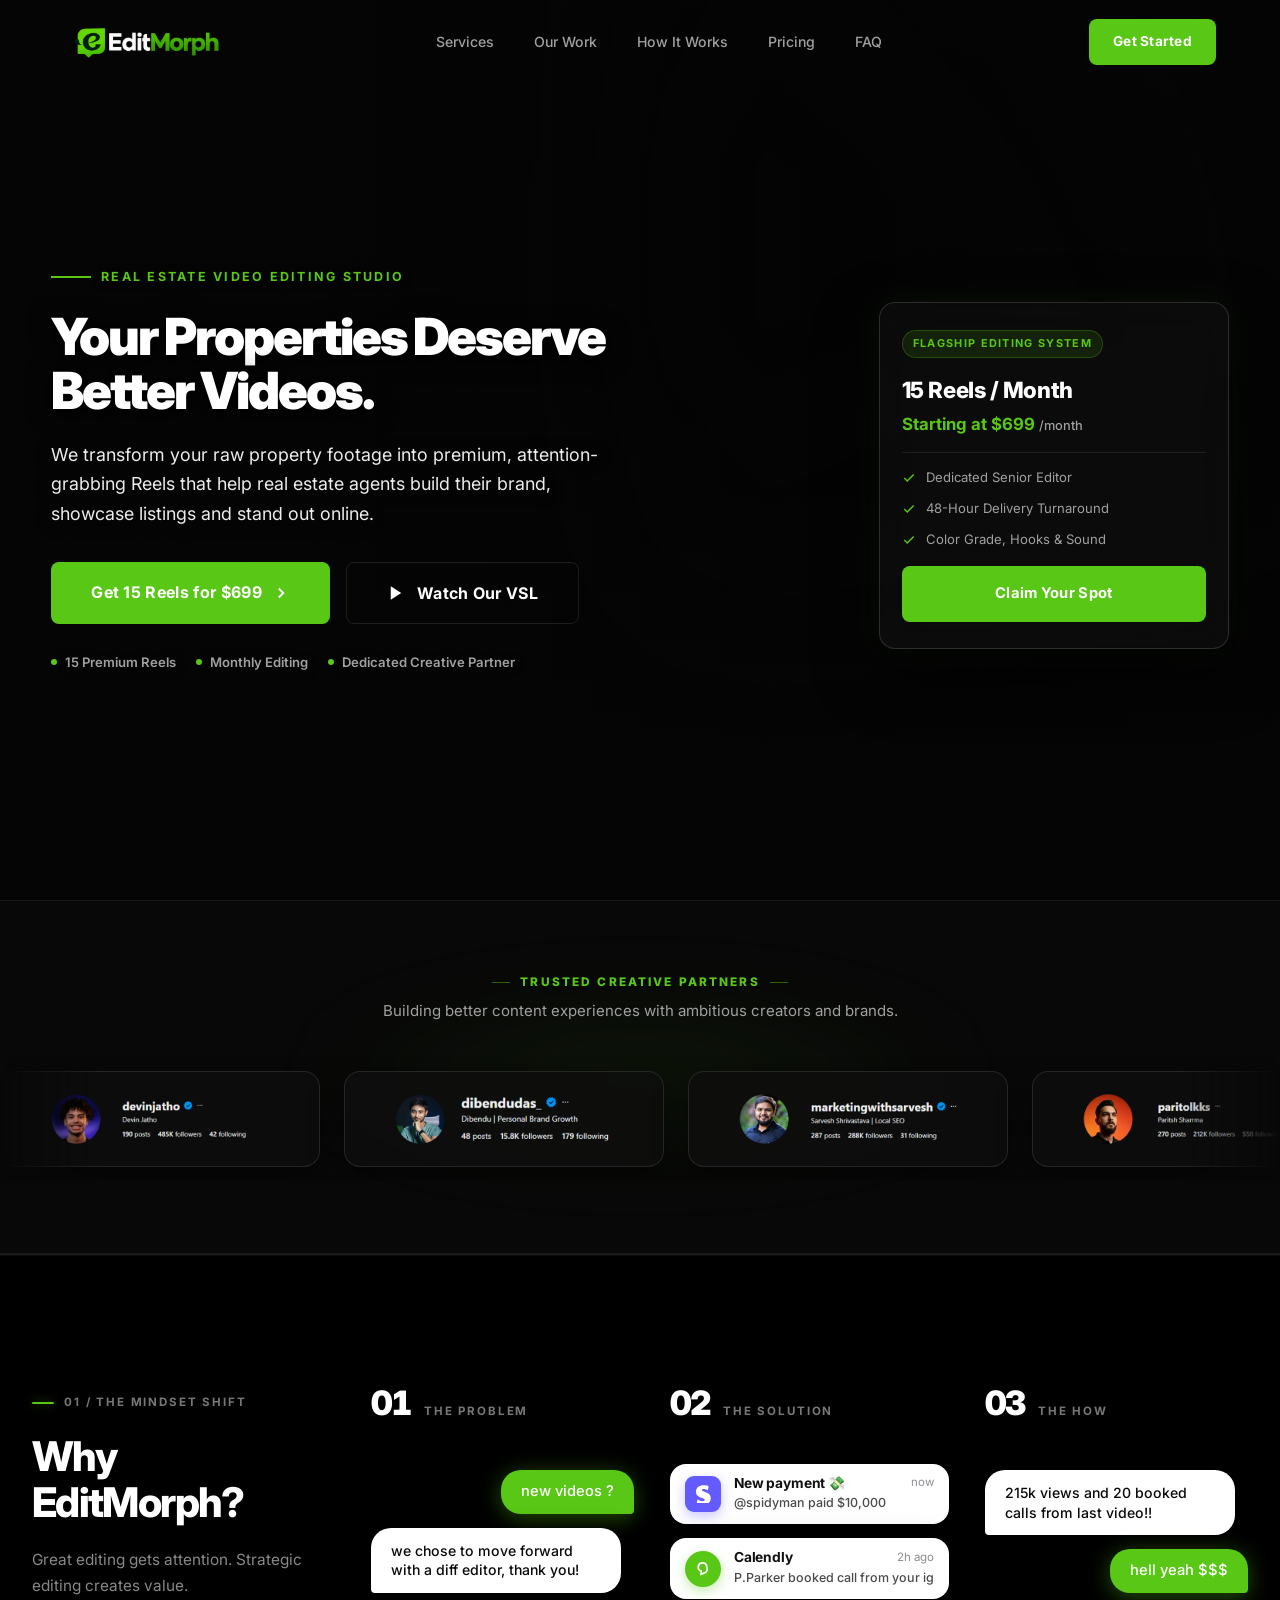
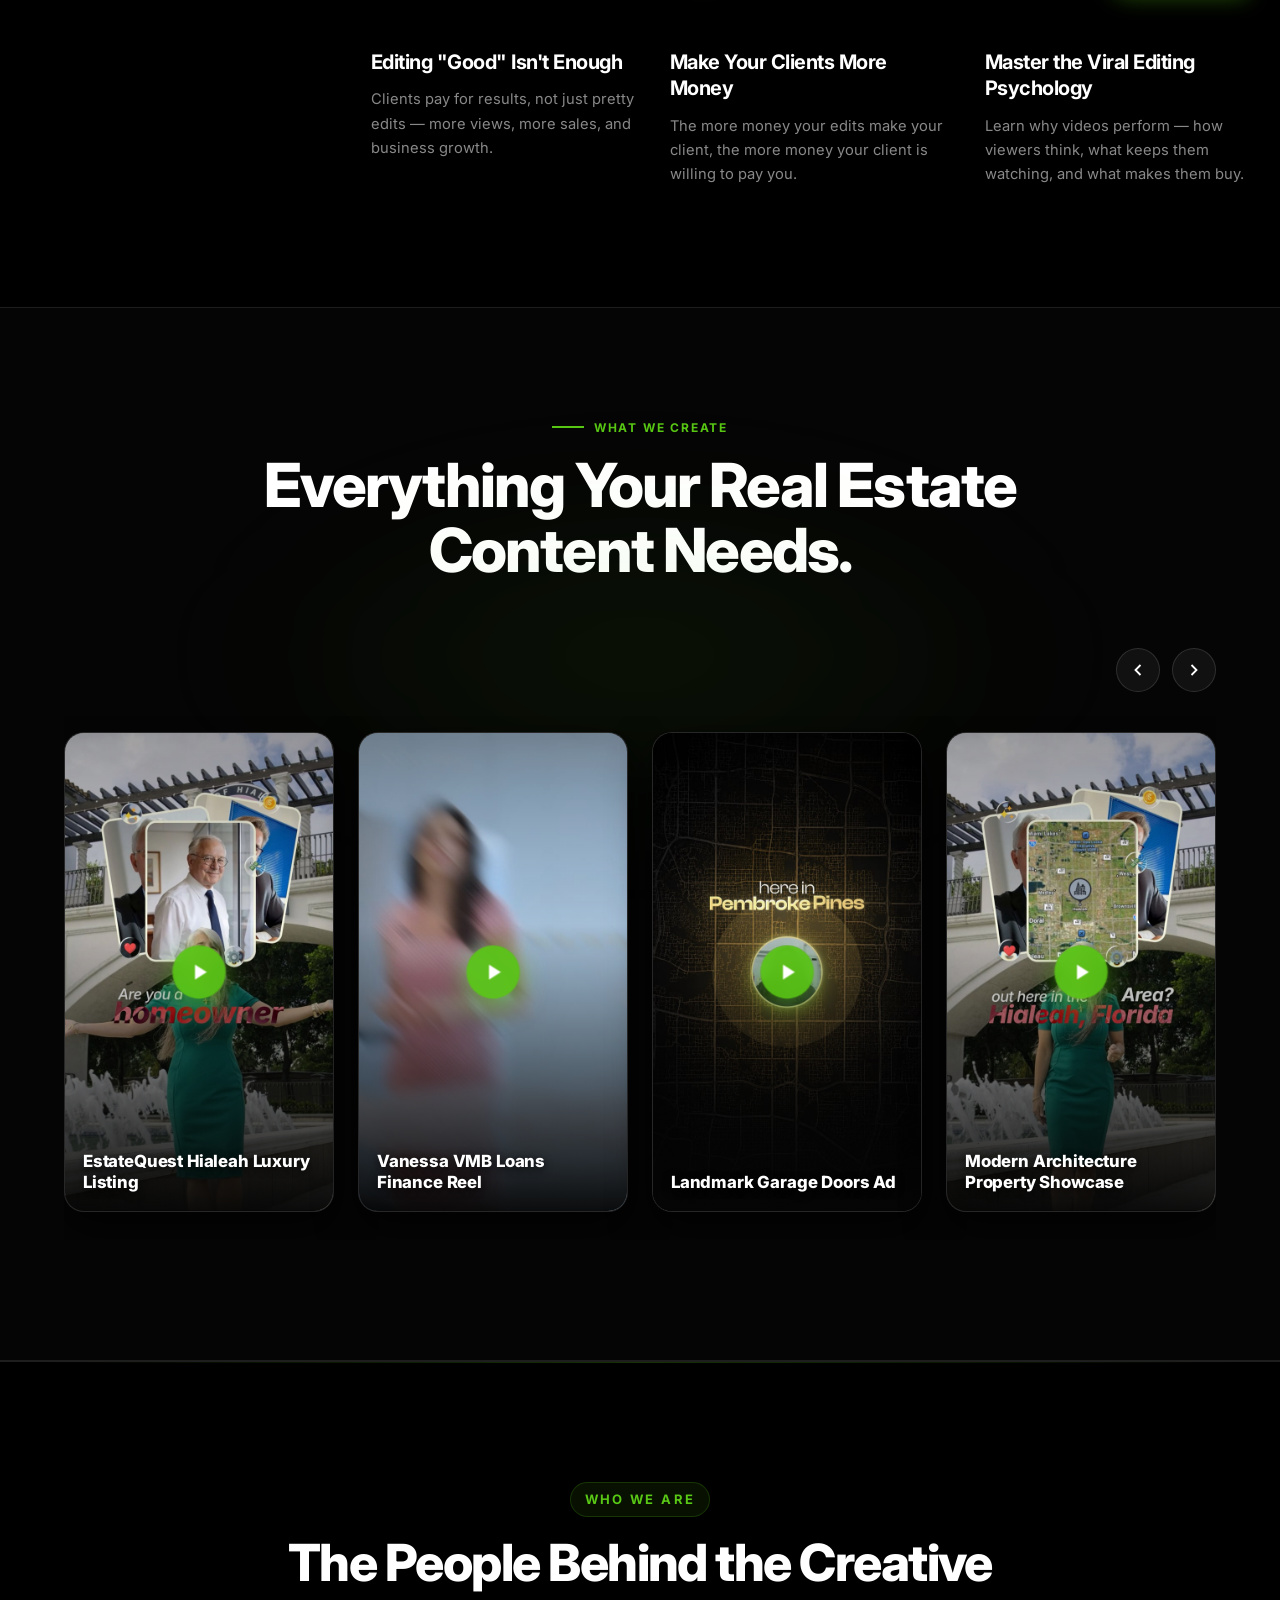
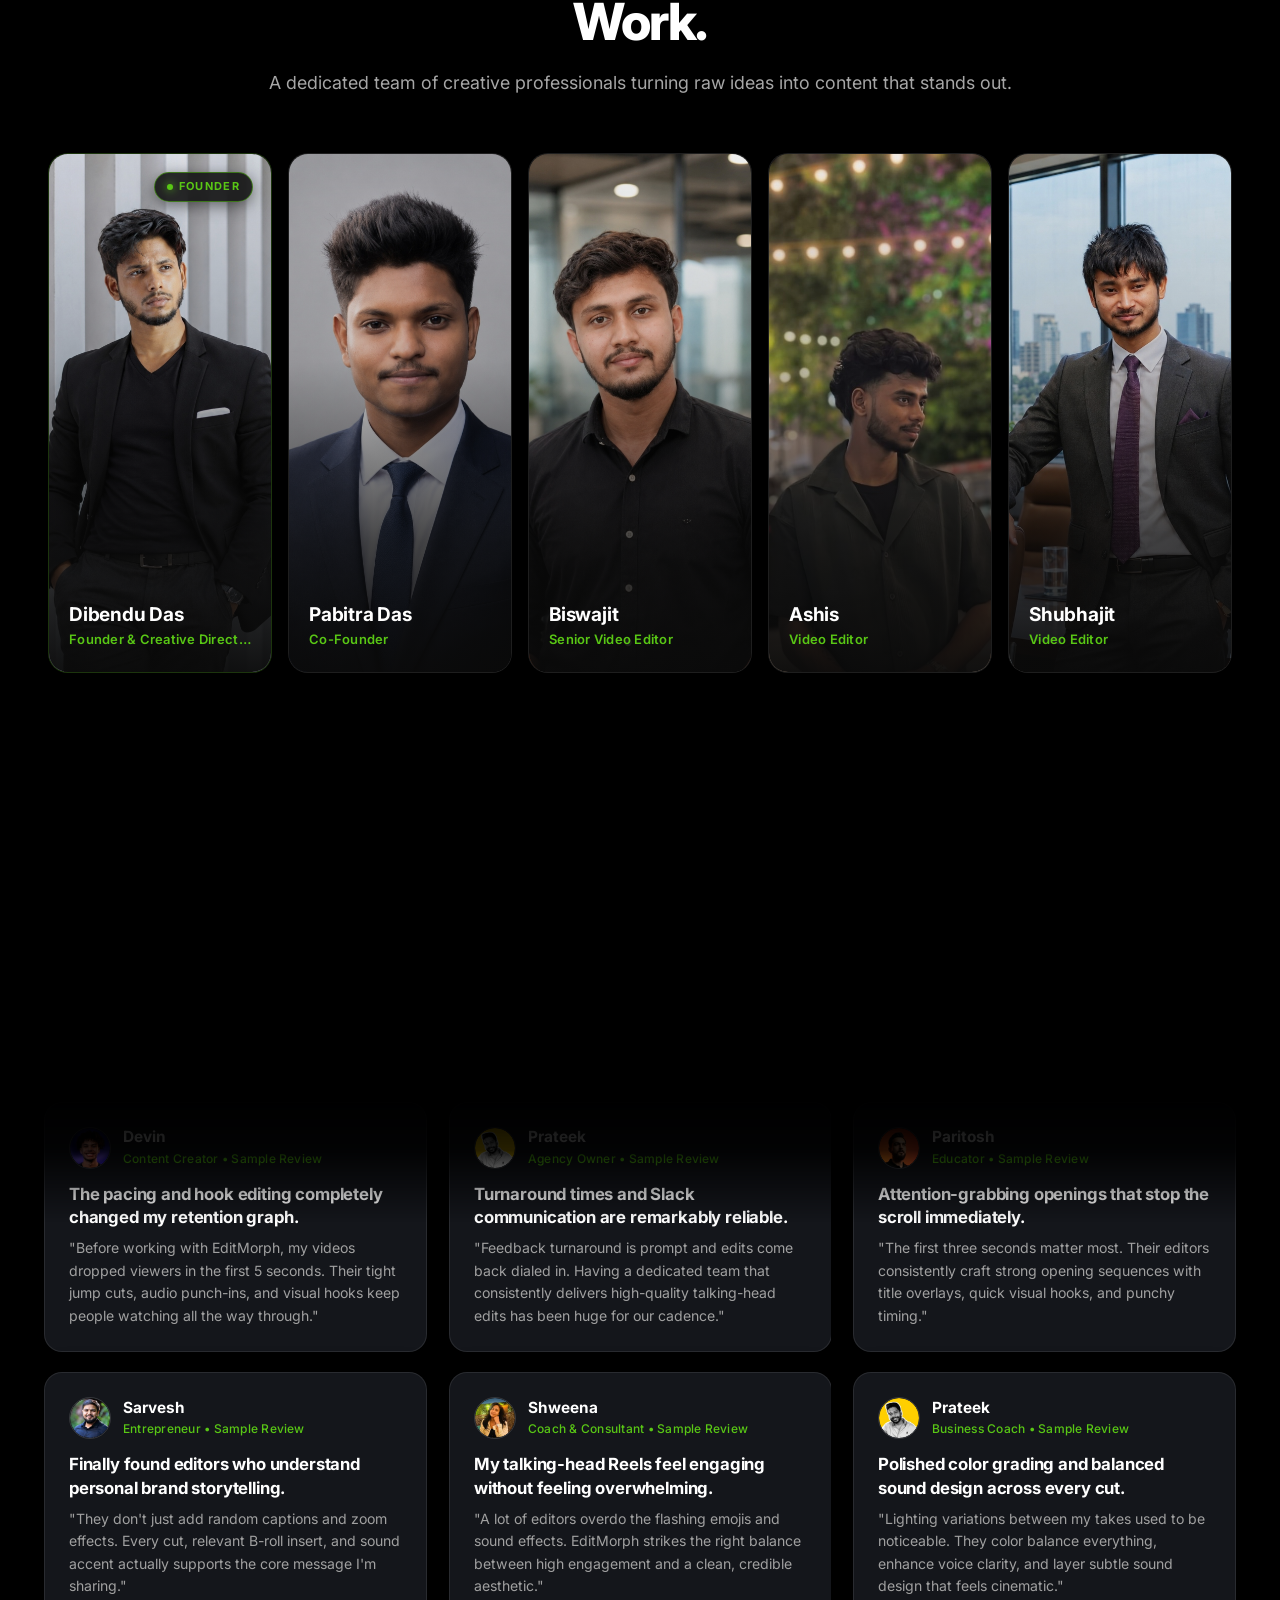
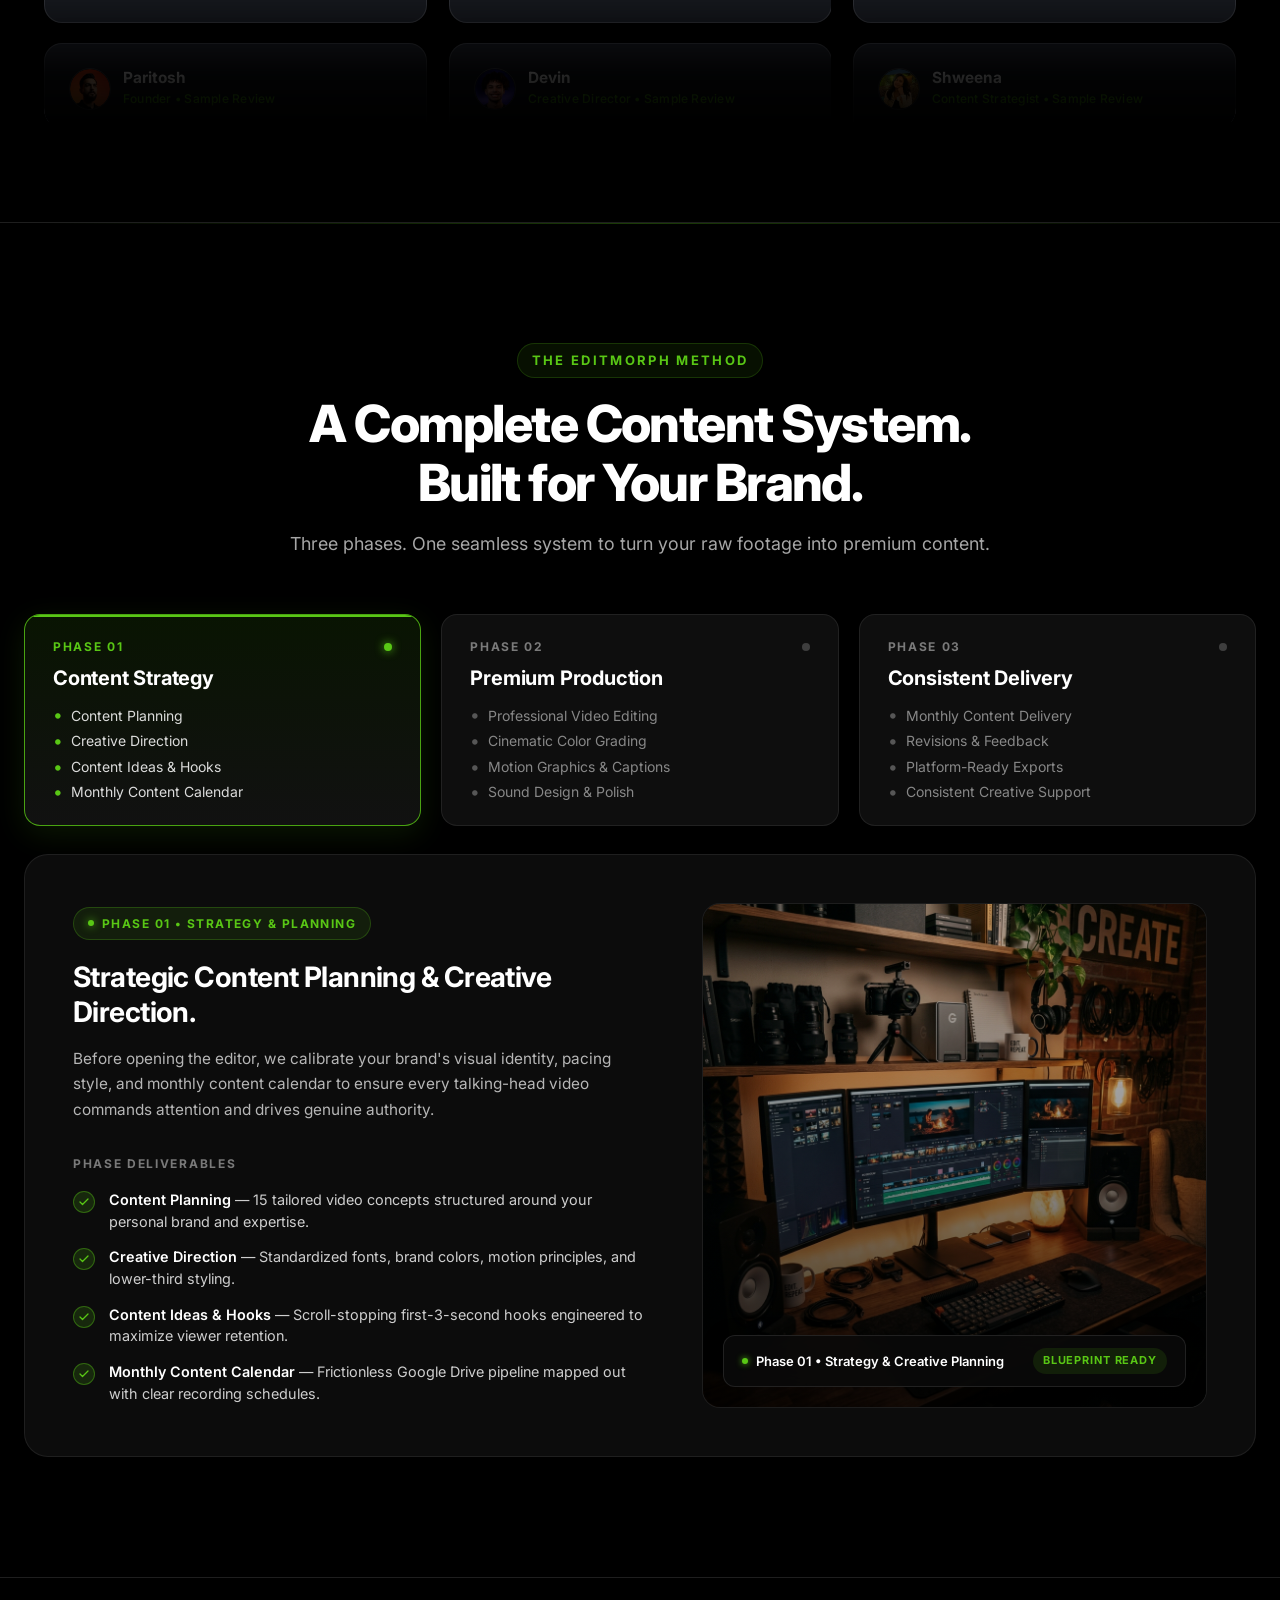
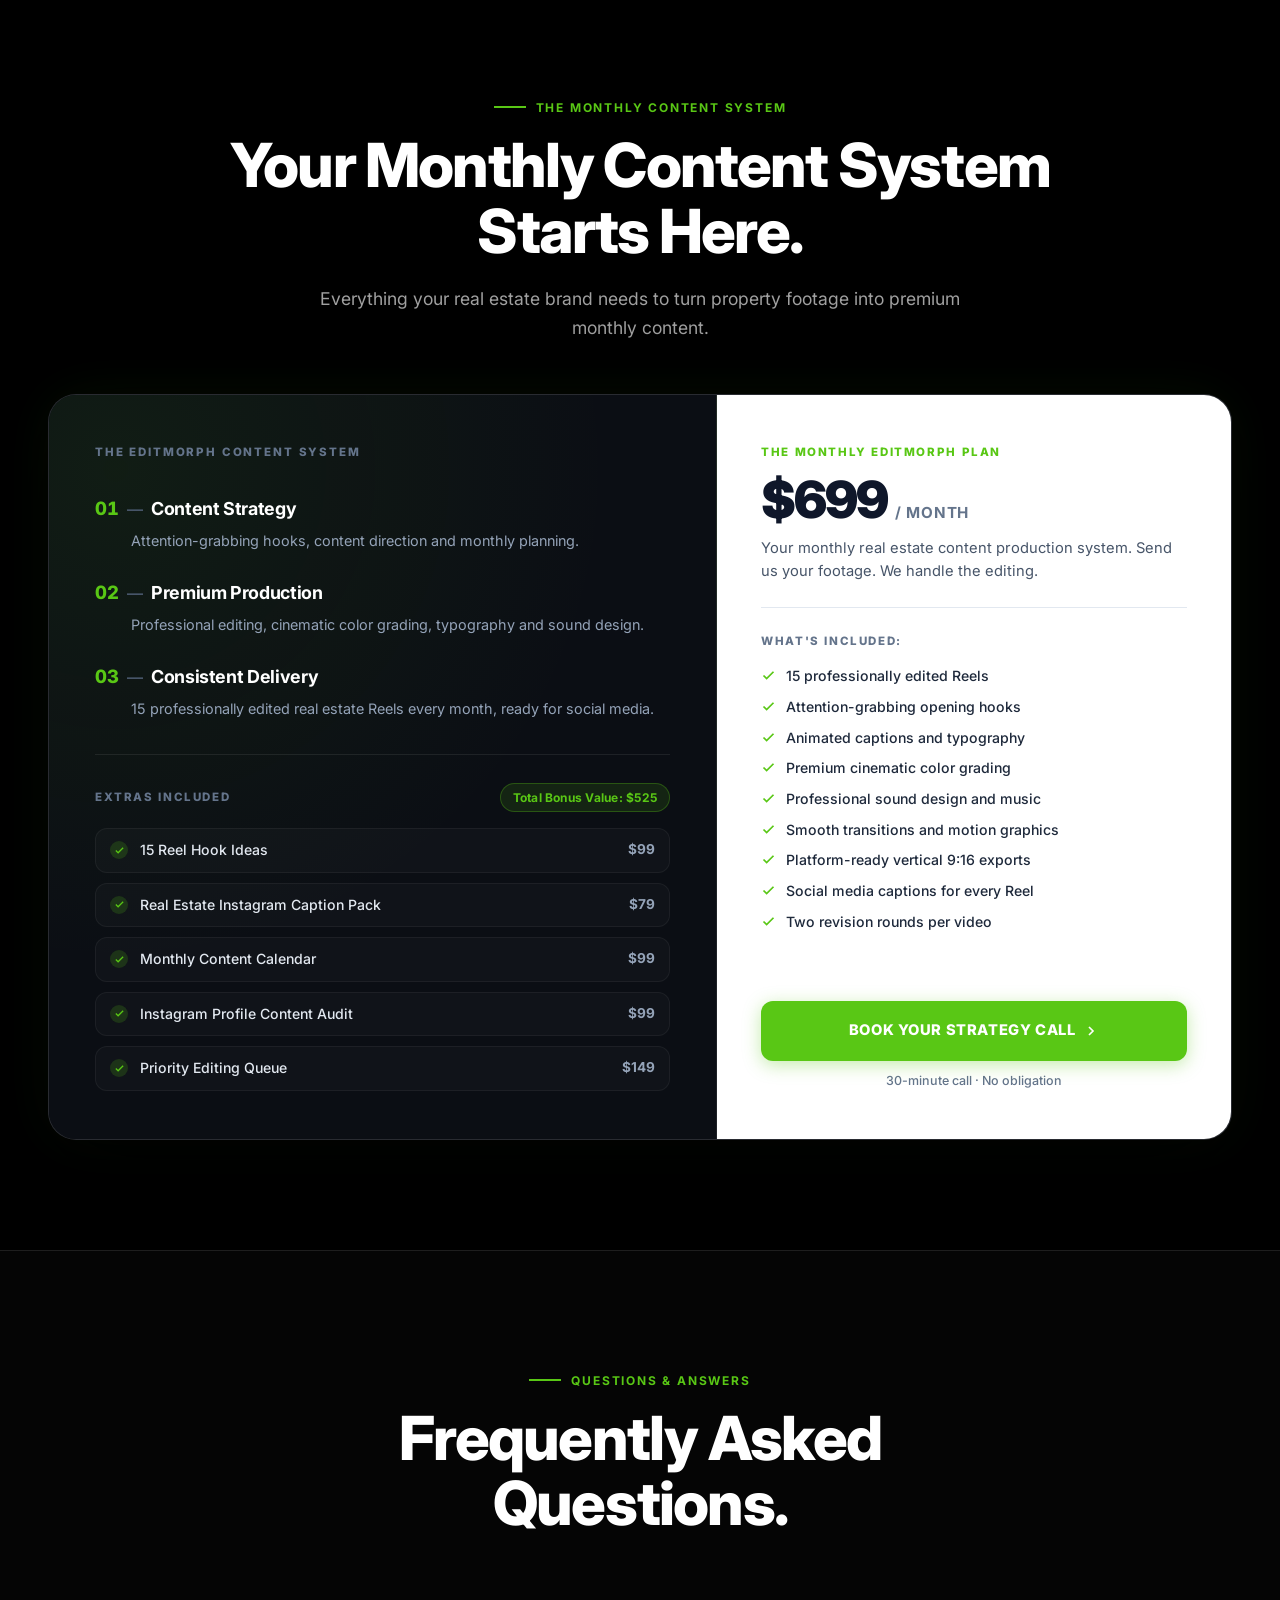
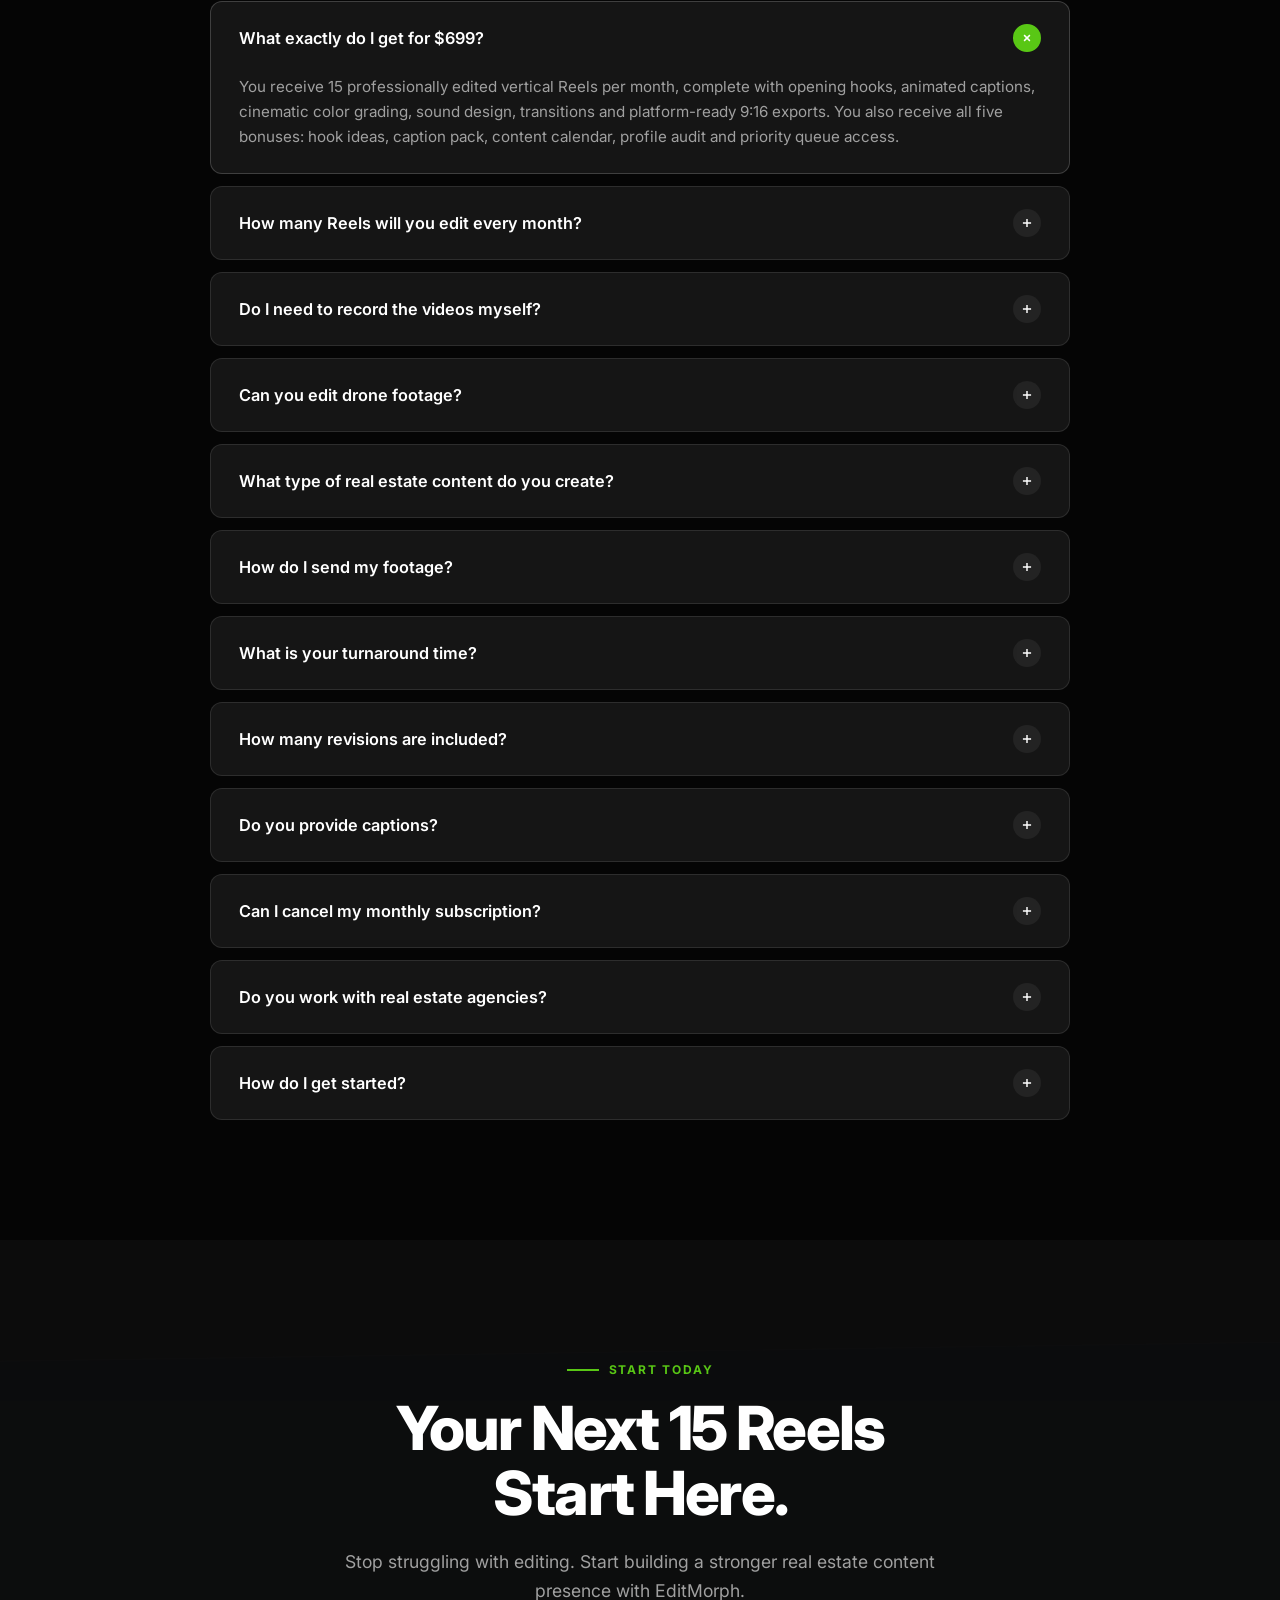
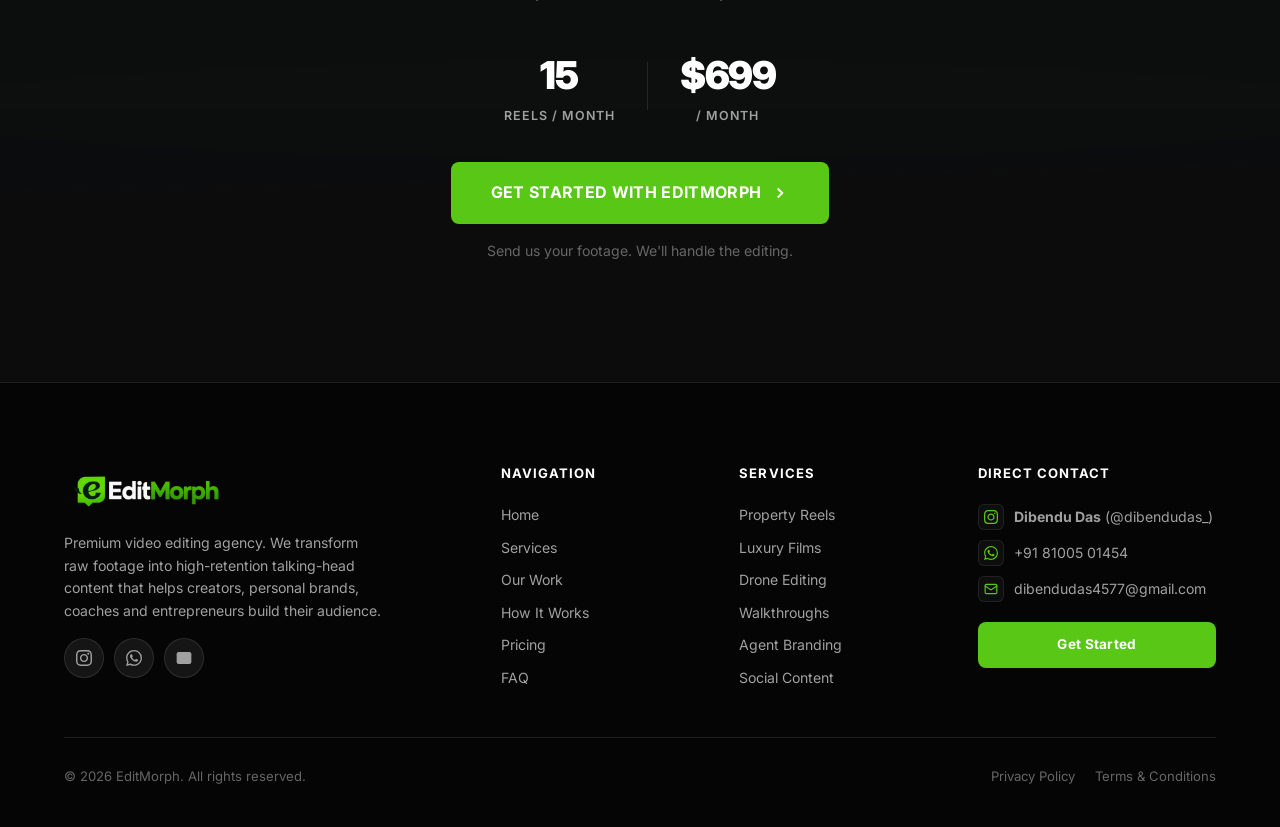
==== index.html @ e39d61a8 "Implement APEX-style interactive expandable team accordion cards with desktop hover and mobile swipe" ====
<!DOCTYPE html>
<html lang="en">

<head>
  <meta charset="UTF-8">
  <meta name="viewport" content="width=device-width, initial-scale=1.0">
  <title>EditMorph | Premium Real Estate Video Editing Agency</title>
  <meta name="description"
    content="EditMorph transforms your raw property footage into premium real estate Reels. 15 professionally edited videos every month for $699. Built for agents, realtors and brokers.">
  <meta name="keywords"
    content="EditMorph, real estate video editing, property reels, realtor video editor, real estate content, luxury property videos">
  <meta name="author" content="EditMorph">
  <meta property="og:title" content="EditMorph | Premium Real Estate Video Editing Agency">
  <meta property="og:description"
    content="15 Premium Reels every month for $699. We turn your property footage into content that gets noticed.">
  <meta property="og:type" content="website">
  <meta name="theme-color" content="#050505">
  <link rel="icon" type="image/x-icon" href="favicon.ico">
  <link rel="icon" type="image/png" sizes="32x32" href="assets/images/favicon-32x32.png">
  <link rel="icon" type="image/png" sizes="16x16" href="assets/images/favicon-16x16.png">
  <link rel="icon" type="image/png" href="assets/images/icon.png">
  <link rel="apple-touch-icon" sizes="180x180" href="assets/images/apple-touch-icon.png">
  <link rel="preconnect" href="https://fonts.googleapis.com">
  <link rel="preconnect" href="https://fonts.gstatic.com" crossorigin>
  <link href="https://fonts.googleapis.com/css2?family=Inter:wght@400;500;600;700;800;900&display=swap"
    rel="stylesheet">
  <link rel="stylesheet" href="css/styles.css">
</head>

<body>

  <!-- ═══════════════════════════════════════════════
       NAVIGATION
       ═══════════════════════════════════════════════ -->
  <header class="nav" role="banner">
    <div class="nav-inner">
      <a href="#home" class="nav-logo" aria-label="EditMorph Home">
        <img src="assets/images/logo.png" alt="EditMorph" class="logo-img">
      </a>

      <nav class="nav-links" role="navigation">
        <a href="#services">Services</a>
        <a href="#portfolio">Our Work</a>
        <a href="#process">How It Works</a>
        <a href="#pricing">Pricing</a>
        <a href="#faq">FAQ</a>
      </nav>

      <div class="nav-cta-wrap">
        <a href="https://calendly.com/dibendudas4577/30min" target="_blank" rel="noopener noreferrer" class="btn btn-accent btn-sm open-apply-modal" style="padding:12px 24px; font-size:0.85rem;">Get Started</a>
        <button class="mobile-toggle" aria-label="Open menu" type="button">
          <svg viewBox="0 0 24 24">
            <line x1="3" y1="6" x2="21" y2="6" />
            <line x1="3" y1="12" x2="21" y2="12" />
            <line x1="3" y1="18" x2="21" y2="18" />
          </svg>
        </button>
      </div>
    </div>
  </header>

  <!-- Mobile Menu -->
  <div class="mobile-menu">
    <a href="#services">Services</a>
    <a href="#portfolio">Our Work</a>
    <a href="#process">How It Works</a>
    <a href="#pricing">Pricing</a>
    <a href="#faq">FAQ</a>
    <a href="https://calendly.com/dibendudas4577/30min" target="_blank" rel="noopener noreferrer" class="btn btn-accent btn-block open-apply-modal" style="margin-top:16px;">Get 15 Reels — $699</a>
  </div>

  <main>

    <!-- ═══════════════════════════════════════════════
         HERO SECTION
         ═══════════════════════════════════════════════ -->
    <section class="hero" id="home">
      <div class="hero-bg">
        <div class="hero-video-wrapper">
          <iframe
            id="hero-bg-iframe"
            class="hero-video-iframe"
            src="https://www.youtube-nocookie.com/embed/G8efi3QOOb8?autoplay=1&mute=1&controls=0&disablekb=1&fs=0&modestbranding=1&rel=0&playsinline=1&enablejsapi=1&iv_load_policy=3&cc_load_policy=0"
            title="EditMorph Hero Background Video"
            loading="eager"
            allow="accelerometer; autoplay; clipboard-write; encrypted-media; gyroscope; picture-in-picture; web-share"
            tabindex="-1"
            aria-hidden="true">
          </iframe>
        </div>
        <div class="hero-bg-overlay"></div>
      </div>

      <div class="container hero-container">
        <div class="hero-content">
          <div class="hero-eyebrow">REAL ESTATE VIDEO EDITING STUDIO</div>
          <h1 class="hero-headline">Your Properties Deserve<br>Better Videos.</h1>
          <p class="hero-sub">We transform your raw property footage into premium, attention-grabbing Reels that help
            real estate agents build their brand, showcase listings and stand out online.</p>

          <div class="hero-actions">
            <a href="https://calendly.com/dibendudas4577/30min" target="_blank" rel="noopener noreferrer" class="btn btn-accent btn-lg open-apply-modal">
                <span>Get 15 Reels for $699</span>
                <svg viewBox="0 0 24 24"><polyline points="9 18 15 12 9 6" fill="none" stroke="currentColor" stroke-width="2.5"/></svg>
              </a>
            <button class="btn btn-outline btn-lg open-vsl-modal" type="button">
              <svg viewBox="0 0 24 24" style="width:18px;height:18px;margin-right:2px;">
                <polygon points="5 3 19 12 5 21 5 3" />
              </svg>
              <span>Watch Our VSL</span>
            </button>
          </div>

          <div class="hero-badges">
            <span class="hero-badge">15 Premium Reels</span>
            <span class="hero-badge">Monthly Editing</span>
            <span class="hero-badge">Dedicated Creative Partner</span>
          </div>
        </div>

        <!-- Floating Offer Card (Desktop & Mobile) -->
        <div class="hero-offer-card">
          <div class="hero-offer-card-tag">FLAGSHIP EDITING SYSTEM</div>
          <div class="hero-offer-card-detail">15 Reels / Month</div>
          <div class="hero-offer-card-price">Starting at $699 <span>/month</span></div>
          <div class="hero-offer-card-divider"></div>
          <ul class="hero-offer-card-list">
            <li>
              <svg viewBox="0 0 24 24"><polyline points="20 6 9 17 4 12"/></svg>
              <span>Dedicated Senior Editor</span>
            </li>
            <li>
              <svg viewBox="0 0 24 24"><polyline points="20 6 9 17 4 12"/></svg>
              <span>48-Hour Delivery Turnaround</span>
            </li>
            <li>
              <svg viewBox="0 0 24 24"><polyline points="20 6 9 17 4 12"/></svg>
              <span>Color Grade, Hooks &amp; Sound</span>
            </li>
          </ul>
          <a href="https://calendly.com/dibendudas4577/30min" target="_blank" rel="noopener noreferrer" class="btn btn-accent btn-sm btn-block open-apply-modal" style="margin-top:16px;">Claim Your Spot</a>
        </div>
      </div>
    </section>

    <!-- ═══════════════════════════════════════════════
         CLIENT SHOWCASE SLIDER (INFINITE MARQUEE)
         ═══════════════════════════════════════════════ -->
    <section class="clients-section" id="clients" aria-label="Trusted Creative Partners">
      <div class="container clients-header-container">
        <div class="clients-header">
          <div class="eyebrow clients-eyebrow">TRUSTED CREATIVE PARTNERS</div>
          <p class="clients-subtitle">Building better content experiences with ambitious creators and brands.</p>
        </div>
      </div>

      <!-- Infinite Right-to-Left Marquee Track -->
      <div class="clients-marquee-wrapper" role="region" aria-label="Client showcase slider">
        <div class="clients-marquee-track">
          <!-- Sequence Set 1 -->
          <div class="clients-marquee-group">
            <div class="client-card" title="Devin">
              <img src="Clients/Devin.png" alt="Devin" loading="lazy" class="client-logo">
            </div>
            <div class="client-card" title="Dib">
              <img src="Clients/Dib.png" alt="Dib" loading="lazy" class="client-logo">
            </div>
            <div class="client-card" title="Mota">
              <img src="Clients/Mota.png" alt="Mota" loading="lazy" class="client-logo">
            </div>
            <div class="client-card" title="Paritosh">
              <img src="Clients/Paritosh.png" alt="Paritosh" loading="lazy" class="client-logo">
            </div>
            <div class="client-card" title="Prateek">
              <img src="Clients/Prateek.png" alt="Prateek" loading="lazy" class="client-logo">
            </div>
            <div class="client-card" title="Shweena">
              <img src="Clients/Shweena.png" alt="Shweena" loading="lazy" class="client-logo">
            </div>
            <div class="client-card" title="Sonny">
              <img src="Clients/Sonny.png" alt="Sonny" loading="lazy" class="client-logo">
            </div>
          </div>
          <!-- Sequence Set 2 (for seamless loop) -->
          <div class="clients-marquee-group" aria-hidden="true">
            <div class="client-card" title="Devin">
              <img src="Clients/Devin.png" alt="" loading="lazy" class="client-logo">
            </div>
            <div class="client-card" title="Dib">
              <img src="Clients/Dib.png" alt="" loading="lazy" class="client-logo">
            </div>
            <div class="client-card" title="Mota">
              <img src="Clients/Mota.png" alt="" loading="lazy" class="client-logo">
            </div>
            <div class="client-card" title="Paritosh">
              <img src="Clients/Paritosh.png" alt="" loading="lazy" class="client-logo">
            </div>
            <div class="client-card" title="Prateek">
              <img src="Clients/Prateek.png" alt="" loading="lazy" class="client-logo">
            </div>
            <div class="client-card" title="Shweena">
              <img src="Clients/Shweena.png" alt="" loading="lazy" class="client-logo">
            </div>
            <div class="client-card" title="Sonny">
              <img src="Clients/Sonny.png" alt="" loading="lazy" class="client-logo">
            </div>
          </div>
          <!-- Sequence Set 3 (for widescreen continuity) -->
          <div class="clients-marquee-group" aria-hidden="true">
            <div class="client-card" title="Devin">
              <img src="Clients/Devin.png" alt="" loading="lazy" class="client-logo">
            </div>
            <div class="client-card" title="Dib">
              <img src="Clients/Dib.png" alt="" loading="lazy" class="client-logo">
            </div>
            <div class="client-card" title="Mota">
              <img src="Clients/Mota.png" alt="" loading="lazy" class="client-logo">
            </div>
            <div class="client-card" title="Paritosh">
              <img src="Clients/Paritosh.png" alt="" loading="lazy" class="client-logo">
            </div>
            <div class="client-card" title="Prateek">
              <img src="Clients/Prateek.png" alt="" loading="lazy" class="client-logo">
            </div>
            <div class="client-card" title="Shweena">
              <img src="Clients/Shweena.png" alt="" loading="lazy" class="client-logo">
            </div>
            <div class="client-card" title="Sonny">
              <img src="Clients/Sonny.png" alt="" loading="lazy" class="client-logo">
            </div>
          </div>
        </div>
      </div>
    </section>

    <hr class="section-divider">

    <!-- ═══════════════════════════════════════════════
         THE REALITY OF REAL ESTATE CONTENT
         ═══════════════════════════════════════════════ -->
    
    <!-- ═══════════════════════════════════════════════
         THE EDITMORPH DIFFERENCE — APEX-INSPIRED STORYTELLING
         ═══════════════════════════════════════════════ -->
    <section id="difference" class="apex-story-section" aria-label="Why EditMorph?">
      <div class="container apex-story-container">
        
        <div class="apex-story-grid">
          
          <!-- ── LEFT COLUMN: EDITORIAL INTRO ── -->
          <div class="apex-story-intro reveal">
            <div class="apex-eyebrow-wrap">
              <span class="apex-accent-line" aria-hidden="true"></span>
              <span class="apex-eyebrow">01 / THE MINDSET SHIFT</span>
            </div>
            <h2 class="apex-main-title">
              Why EditMorph?
            </h2>
            <p class="apex-main-desc">
              Great editing gets attention. Strategic editing creates value.
            </p>
          </div>

          <!-- ── COLUMN 01: THE PROBLEM ── -->
          <div class="apex-stage-col reveal" style="--stage-delay: 0.1s;">
            <div class="apex-stage-header">
              <span class="apex-stage-num">01</span>
              <span class="apex-stage-label">THE PROBLEM</span>
            </div>

            <!-- Visual 01: Floating Chat Conversation -->
            <div class="apex-stage-visual">
              <!-- Lime Green bubble: new videos ? -->
              <div class="apex-chat-bubble apex-bubble-green apex-float-1">
                <span>new videos ?</span>
              </div>

              <!-- White bubble: we chose to move forward with a diff editor, thank you! -->
              <div class="apex-chat-bubble apex-bubble-white apex-float-2">
                <span>we chose to move forward with a diff editor, thank you!</span>
              </div>
            </div>

            <!-- Head & Desc 01 -->
            <div class="apex-stage-content">
              <h3 class="apex-stage-title">Editing "Good" Isn't Enough</h3>
              <p class="apex-stage-desc">
                Clients pay for results, not just pretty edits — more views, more sales, and business growth.
              </p>
            </div>
          </div>

          <!-- ── COLUMN 02: THE SOLUTION ── -->
          <div class="apex-stage-col reveal" style="--stage-delay: 0.25s;">
            <div class="apex-stage-header">
              <span class="apex-stage-num">02</span>
              <span class="apex-stage-label">THE SOLUTION</span>
            </div>

            <!-- Visual 02: Floating Notification Cards (Stripe & Calendly) -->
            <div class="apex-stage-visual">
              <!-- Stripe Notification Card -->
              <div class="apex-notif-card apex-float-1">
                <div class="apex-notif-icon stripe-icon">
                  <svg viewBox="0 0 24 24" width="18" height="18" fill="currentColor">
                    <path d="M13.976 9.15c-2.172-.806-3.356-1.426-3.356-2.409 0-.831.683-1.305 1.901-1.305 2.227 0 4.515.858 6.09 1.631l.89-5.494C18.252.975 15.697.456 12.89.456 6.77.456 2.656 3.655 2.656 8.877c0 5.097 3.993 6.947 8.358 8.57 2.45.912 3.323 1.644 3.323 2.585 0 .964-.89 1.488-2.392 1.488-2.613 0-5.46-1.12-7.391-2.228l-.946 5.568c1.928.948 4.887 1.484 7.974 1.484 6.46 0 10.72-3.144 10.72-8.583 0-5.328-3.957-7.234-8.717-8.611z"/>
                  </svg>
                </div>
                <div class="apex-notif-body">
                  <div class="apex-notif-head">
                    <span class="apex-notif-title">New payment 💸</span>
                    <span class="apex-notif-time">now</span>
                  </div>
                  <div class="apex-notif-sub">@spidyman paid $10,000</div>
                </div>
              </div>

              <!-- Calendly Notification Card -->
              <div class="apex-notif-card apex-float-2">
                <div class="apex-notif-icon calendly-icon">
                  <svg viewBox="0 0 24 24" width="17" height="17" fill="none" stroke="currentColor" stroke-width="2.5" stroke-linecap="round">
                    <path d="M18 10a6 6 0 1 0-7.8 5.7L10 20l4.3-1.4A6 6 0 0 0 18 10z"/>
                  </svg>
                </div>
                <div class="apex-notif-body">
                  <div class="apex-notif-head">
                    <span class="apex-notif-title">Calendly</span>
                    <span class="apex-notif-time">2h ago</span>
                  </div>
                  <div class="apex-notif-sub">P.Parker booked call from your ig</div>
                </div>
              </div>
            </div>

            <!-- Head & Desc 02 -->
            <div class="apex-stage-content">
              <h3 class="apex-stage-title">Make Your Clients More Money</h3>
              <p class="apex-stage-desc">
                The more money your edits make your client, the more money your client is willing to pay you.
              </p>
            </div>
          </div>

          <!-- ── COLUMN 03: THE HOW ── -->
          <div class="apex-stage-col reveal" style="--stage-delay: 0.4s;">
            <div class="apex-stage-header">
              <span class="apex-stage-num">03</span>
              <span class="apex-stage-label">THE HOW</span>
            </div>

            <!-- Visual 03: Floating Viral Engagement Chat Bubbles -->
            <div class="apex-stage-visual">
              <!-- White bubble: 215k views and 20 booked calls from last video!! -->
              <div class="apex-chat-bubble apex-bubble-white apex-float-1">
                <span>215k views and 20 booked calls from last video!!</span>
              </div>

              <!-- Lime Green bubble: hell yeah $$$ -->
              <div class="apex-chat-bubble apex-bubble-green apex-float-2">
                <span>hell yeah $$$</span>
              </div>
            </div>

            <!-- Head & Desc 03 -->
            <div class="apex-stage-content">
              <h3 class="apex-stage-title">Master the Viral Editing Psychology</h3>
              <p class="apex-stage-desc">
                Learn why videos perform — how viewers think, what keeps them watching, and what makes them buy.
              </p>
            </div>
          </div>

        </div>
      </div>
    </section>

    <hr class="section-divider">

    <section id="portfolio" class="vimeo-portfolio-section">
      <div class="container">
        <div class="section-header center">
          <div class="eyebrow">WHAT WE CREATE</div>
          <h2 class="section-title">Everything Your Real Estate<br>Content Needs.</h2>
        </div>

        <div class="vimeo-carousel-controls">
          <div class="vimeo-carousel-arrows">
            <button class="vimeo-arrow-btn vimeo-prev-btn" aria-label="Previous reel" type="button">
              <svg viewBox="0 0 24 24"><polyline points="15 18 9 12 15 6"/></svg>
            </button>
            <button class="vimeo-arrow-btn vimeo-next-btn" aria-label="Next reel" type="button">
              <svg viewBox="0 0 24 24"><polyline points="9 18 15 12 9 6"/></svg>
            </button>
          </div>
        </div>

        <div class="vimeo-carousel-track-wrapper" id="vimeo-carousel-wrapper">
          <div class="vimeo-carousel-track" id="portfolio-grid">
            <!-- 9 Vertical 9:16 Reel cards rendered dynamically -->
          </div>
        </div>
      </div>
    </section>

    <hr class="section-divider">
<hr class="section-divider">

    <!-- ═══════════════════════════════════════════════
         WHO WE ARE — INTERACTIVE TEAM SECTION (APEX STYLE)
         ═══════════════════════════════════════════════ -->
    <section class="team-section" id="team" aria-label="Who We Are">
      <div class="container team-container">
        <!-- Section Header -->
        <div class="team-header reveal">
          <div class="team-eyebrow">WHO WE ARE</div>
          <h2 class="team-title">The People Behind the Creative Work.</h2>
          <p class="team-subtitle">A dedicated team of creative professionals turning raw ideas into content that stands out.</p>
        </div>

        <!-- Interactive Expandable Team Accordion Cards -->
        <div class="team-grid reveal" role="region" aria-label="Team members interactive showcase">
          <!-- Member 1: Dibendu Das (Primary Founder Profile) -->
          <article class="team-card team-card-founder" id="team-dibendu" tabindex="0" role="button" aria-expanded="false" aria-label="Dibendu Das — Founder &amp; Creative Director">
            <div class="team-image-wrap">
              <img src="assets/images/team/dibendu-das.jpg" alt="Dibendu Das — Founder &amp; Creative Director" loading="lazy" class="team-img">
              <div class="team-image-overlay" aria-hidden="true"></div>
              <div class="team-founder-badge">
                <span class="team-badge-dot" aria-hidden="true"></span>
                <span>FOUNDER</span>
              </div>
            </div>
            <div class="team-info">
              <h3 class="team-name">Dibendu Das</h3>
              <p class="team-role">Founder &amp; Creative Director</p>
            </div>
          </article>

          <!-- Member 2: Pabitra Das -->
          <article class="team-card" id="team-pabitra" tabindex="0" role="button" aria-expanded="false" aria-label="Pabitra Das — Co-Founder">
            <div class="team-image-wrap">
              <img src="assets/images/team/pabitra-das.jpg" alt="Pabitra Das — Co-Founder" loading="lazy" class="team-img">
              <div class="team-image-overlay" aria-hidden="true"></div>
            </div>
            <div class="team-info">
              <h3 class="team-name">Pabitra Das</h3>
              <p class="team-role">Co-Founder</p>
            </div>
          </article>

          <!-- Member 3: Biswajit -->
          <article class="team-card" id="team-biswajit" tabindex="0" role="button" aria-expanded="false" aria-label="Biswajit — Senior Video Editor">
            <div class="team-image-wrap">
              <img src="assets/images/team/biswajit.jpg" alt="Biswajit — Senior Video Editor" loading="lazy" class="team-img">
              <div class="team-image-overlay" aria-hidden="true"></div>
            </div>
            <div class="team-info">
              <h3 class="team-name">Biswajit</h3>
              <p class="team-role">Senior Video Editor</p>
            </div>
          </article>

          <!-- Member 4: Ashis -->
          <article class="team-card" id="team-ashis" tabindex="0" role="button" aria-expanded="false" aria-label="Ashis — Video Editor">
            <div class="team-image-wrap">
              <img src="assets/images/team/ashis.jpg" alt="Ashis — Video Editor" loading="lazy" class="team-img">
              <div class="team-image-overlay" aria-hidden="true"></div>
            </div>
            <div class="team-info">
              <h3 class="team-name">Ashis</h3>
              <p class="team-role">Video Editor</p>
            </div>
          </article>

          <!-- Member 5: Shubhajit -->
          <article class="team-card" id="team-shubhajit" tabindex="0" role="button" aria-expanded="false" aria-label="Shubhajit — Video Editor">
            <div class="team-image-wrap">
              <img src="assets/images/team/shubhajit.jpg" alt="Shubhajit — Video Editor" loading="lazy" class="team-img">
              <div class="team-image-overlay" aria-hidden="true"></div>
            </div>
            <div class="team-info">
              <h3 class="team-name">Shubhajit</h3>
              <p class="team-role">Video Editor</p>
            </div>
          </article>
        </div>

        <!-- Mobile Touch / Swipe Hint -->
        <div class="team-swipe-hint" aria-hidden="true">
          <svg viewBox="0 0 24 24" class="team-hint-icon">
            <path d="M14 5l7 7m0 0l-7 7m7-7H3"/>
          </svg>
          <span>Swipe or tap to explore team</span>
        </div>
      </div>
    </section>

    <!-- ═══════════════════════════════════════════════
         THE COMMUNITY IN MOTION — APEX-STYLE TESTIMONIAL WALL
         ═══════════════════════════════════════════════ -->
    <section class="apex-wall-section" id="community" aria-label="What Our Clients Say">
      <div class="container apex-wall-container">
        <div class="apex-wall-header text-center reveal">
          <div class="apex-wall-eyebrow-wrap">
            <span class="apex-wall-accent-line" aria-hidden="true"></span>
            <span class="eyebrow apex-wall-eyebrow">THE COMMUNITY IN MOTION</span>
            <span class="apex-wall-accent-line" aria-hidden="true"></span>
          </div>
          <h2 class="apex-wall-title">What Our Clients Say</h2>
          <p class="apex-wall-subtitle">Real experiences. Creative partnerships. Better content.</p>
        </div>

        <!-- 3-Column Vertical Sliding Viewport -->
        <div class="apex-wall-viewport" role="region" aria-label="Animated client testimonials">
          <div class="apex-wall-grid">
            <!-- Column -->
            <div class="apex-wall-col apex-wall-col-up-1">
              <div class="apex-wall-track">
                <div class="apex-wall-card">
                  <div class="apex-wall-card-header">
                    <img src="Clients/avatars/Devin.png" alt="Devin" loading="lazy" class="apex-wall-avatar">
                    <div class="apex-wall-meta">
                      <span class="apex-wall-name">Devin</span>
                      <span class="apex-wall-label">Content Creator • Sample Review</span>
                    </div>
                  </div>
                  <h4 class="apex-wall-headline">The pacing and hook editing completely changed my retention graph.</h4>
                  <p class="apex-wall-message">"Before working with EditMorph, my videos dropped viewers in the first 5 seconds. Their tight jump cuts, audio punch-ins, and visual hooks keep people watching all the way through."</p>
                </div>
                <div class="apex-wall-card">
                  <div class="apex-wall-card-header">
                    <img src="Clients/avatars/Mota.png" alt="Sarvesh" loading="lazy" class="apex-wall-avatar">
                    <div class="apex-wall-meta">
                      <span class="apex-wall-name">Sarvesh</span>
                      <span class="apex-wall-label">Entrepreneur • Sample Review</span>
                    </div>
                  </div>
                  <h4 class="apex-wall-headline">Finally found editors who understand personal brand storytelling.</h4>
                  <p class="apex-wall-message">"They don't just add random captions and zoom effects. Every cut, relevant B-roll insert, and sound accent actually supports the core message I'm sharing."</p>
                </div>
                <div class="apex-wall-card">
                  <div class="apex-wall-card-header">
                    <img src="Clients/avatars/Paritosh.png" alt="Paritosh" loading="lazy" class="apex-wall-avatar">
                    <div class="apex-wall-meta">
                      <span class="apex-wall-name">Paritosh</span>
                      <span class="apex-wall-label">Founder • Sample Review</span>
                    </div>
                  </div>
                  <h4 class="apex-wall-headline">Saves me 15+ hours every week on recording and editing.</h4>
                  <p class="apex-wall-message">"I just batch record my raw takes, upload the footage to Google Drive, and receive polished, ready-to-publish vertical videos in 48 hours. The workflow is friction-free."</p>
                </div>
                <div class="apex-wall-card">
                  <div class="apex-wall-card-header">
                    <img src="Clients/avatars/Sonny.png" alt="Sonny" loading="lazy" class="apex-wall-avatar">
                    <div class="apex-wall-meta">
                      <span class="apex-wall-name">Sonny</span>
                      <span class="apex-wall-label">Tech Creator • Sample Review</span>
                    </div>
                  </div>
                  <h4 class="apex-wall-headline">Clean jump cuts, crisp audio leveling, and dynamic typography.</h4>
                  <p class="apex-wall-message">"The typography styling and kinetic captions match my brand aesthetic seamlessly. The background noise is cleaned up, voice is crisp, and the color grading looks high-end."</p>
                </div>
                <div class="apex-wall-card">
                  <div class="apex-wall-card-header">
                    <img src="Clients/avatars/Devin.png" alt="Devin" loading="lazy" class="apex-wall-avatar">
                    <div class="apex-wall-meta">
                      <span class="apex-wall-name">Devin</span>
                      <span class="apex-wall-label">Content Creator • Sample Review</span>
                    </div>
                  </div>
                  <h4 class="apex-wall-headline">The pacing and hook editing completely changed my retention graph.</h4>
                  <p class="apex-wall-message">"Before working with EditMorph, my videos dropped viewers in the first 5 seconds. Their tight jump cuts, audio punch-ins, and visual hooks keep people watching all the way through."</p>
                </div>
                <div class="apex-wall-card">
                  <div class="apex-wall-card-header">
                    <img src="Clients/avatars/Mota.png" alt="Sarvesh" loading="lazy" class="apex-wall-avatar">
                    <div class="apex-wall-meta">
                      <span class="apex-wall-name">Sarvesh</span>
                      <span class="apex-wall-label">Entrepreneur • Sample Review</span>
                    </div>
                  </div>
                  <h4 class="apex-wall-headline">Finally found editors who understand personal brand storytelling.</h4>
                  <p class="apex-wall-message">"They don't just add random captions and zoom effects. Every cut, relevant B-roll insert, and sound accent actually supports the core message I'm sharing."</p>
                </div>
                <div class="apex-wall-card">
                  <div class="apex-wall-card-header">
                    <img src="Clients/avatars/Paritosh.png" alt="Paritosh" loading="lazy" class="apex-wall-avatar">
                    <div class="apex-wall-meta">
                      <span class="apex-wall-name">Paritosh</span>
                      <span class="apex-wall-label">Founder • Sample Review</span>
                    </div>
                  </div>
                  <h4 class="apex-wall-headline">Saves me 15+ hours every week on recording and editing.</h4>
                  <p class="apex-wall-message">"I just batch record my raw takes, upload the footage to Google Drive, and receive polished, ready-to-publish vertical videos in 48 hours. The workflow is friction-free."</p>
                </div>
                <div class="apex-wall-card">
                  <div class="apex-wall-card-header">
                    <img src="Clients/avatars/Sonny.png" alt="Sonny" loading="lazy" class="apex-wall-avatar">
                    <div class="apex-wall-meta">
                      <span class="apex-wall-name">Sonny</span>
                      <span class="apex-wall-label">Tech Creator • Sample Review</span>
                    </div>
                  </div>
                  <h4 class="apex-wall-headline">Clean jump cuts, crisp audio leveling, and dynamic typography.</h4>
                  <p class="apex-wall-message">"The typography styling and kinetic captions match my brand aesthetic seamlessly. The background noise is cleaned up, voice is crisp, and the color grading looks high-end."</p>
                </div>
              </div>
            </div>

            <!-- Column -->
            <div class="apex-wall-col apex-wall-col-down">
              <div class="apex-wall-track">
                <div class="apex-wall-card">
                  <div class="apex-wall-card-header">
                    <img src="Clients/avatars/Prateek.png" alt="Prateek" loading="lazy" class="apex-wall-avatar">
                    <div class="apex-wall-meta">
                      <span class="apex-wall-name">Prateek</span>
                      <span class="apex-wall-label">Agency Owner • Sample Review</span>
                    </div>
                  </div>
                  <h4 class="apex-wall-headline">Turnaround times and Slack communication are remarkably reliable.</h4>
                  <p class="apex-wall-message">"Feedback turnaround is prompt and edits come back dialed in. Having a dedicated team that consistently delivers high-quality talking-head edits has been huge for our cadence."</p>
                </div>
                <div class="apex-wall-card">
                  <div class="apex-wall-card-header">
                    <img src="Clients/avatars/Shweena.png" alt="Shweena" loading="lazy" class="apex-wall-avatar">
                    <div class="apex-wall-meta">
                      <span class="apex-wall-name">Shweena</span>
                      <span class="apex-wall-label">Coach & Consultant • Sample Review</span>
                    </div>
                  </div>
                  <h4 class="apex-wall-headline">My talking-head Reels feel engaging without feeling overwhelming.</h4>
                  <p class="apex-wall-message">"A lot of editors overdo the flashing emojis and sound effects. EditMorph strikes the right balance between high engagement and a clean, credible aesthetic."</p>
                </div>
                <div class="apex-wall-card">
                  <div class="apex-wall-card-header">
                    <img src="Clients/avatars/Devin.png" alt="Devin" loading="lazy" class="apex-wall-avatar">
                    <div class="apex-wall-meta">
                      <span class="apex-wall-name">Devin</span>
                      <span class="apex-wall-label">Creative Director • Sample Review</span>
                    </div>
                  </div>
                  <h4 class="apex-wall-headline">Seamless B-roll integration that brings abstract points to life.</h4>
                  <p class="apex-wall-message">"Whenever I explain complex frameworks, their team finds the right contextual B-roll, on-screen callouts, and graphics to make the explanation easy to follow."</p>
                </div>
                <div class="apex-wall-card">
                  <div class="apex-wall-card-header">
                    <img src="Clients/avatars/Mota.png" alt="Sarvesh" loading="lazy" class="apex-wall-avatar">
                    <div class="apex-wall-meta">
                      <span class="apex-wall-name">Sarvesh</span>
                      <span class="apex-wall-label">Personal Brand • Sample Review</span>
                    </div>
                  </div>
                  <h4 class="apex-wall-headline">Consistent delivery without compromising on audio or visual polish.</h4>
                  <p class="apex-wall-message">"Posting regularly used to burn me out. With EditMorph handling the entire post-production pipeline, our content quality stays consistently professional every single week."</p>
                </div>
                <div class="apex-wall-card">
                  <div class="apex-wall-card-header">
                    <img src="Clients/avatars/Prateek.png" alt="Prateek" loading="lazy" class="apex-wall-avatar">
                    <div class="apex-wall-meta">
                      <span class="apex-wall-name">Prateek</span>
                      <span class="apex-wall-label">Agency Owner • Sample Review</span>
                    </div>
                  </div>
                  <h4 class="apex-wall-headline">Turnaround times and Slack communication are remarkably reliable.</h4>
                  <p class="apex-wall-message">"Feedback turnaround is prompt and edits come back dialed in. Having a dedicated team that consistently delivers high-quality talking-head edits has been huge for our cadence."</p>
                </div>
                <div class="apex-wall-card">
                  <div class="apex-wall-card-header">
                    <img src="Clients/avatars/Shweena.png" alt="Shweena" loading="lazy" class="apex-wall-avatar">
                    <div class="apex-wall-meta">
                      <span class="apex-wall-name">Shweena</span>
                      <span class="apex-wall-label">Coach & Consultant • Sample Review</span>
                    </div>
                  </div>
                  <h4 class="apex-wall-headline">My talking-head Reels feel engaging without feeling overwhelming.</h4>
                  <p class="apex-wall-message">"A lot of editors overdo the flashing emojis and sound effects. EditMorph strikes the right balance between high engagement and a clean, credible aesthetic."</p>
                </div>
                <div class="apex-wall-card">
                  <div class="apex-wall-card-header">
                    <img src="Clients/avatars/Devin.png" alt="Devin" loading="lazy" class="apex-wall-avatar">
                    <div class="apex-wall-meta">
                      <span class="apex-wall-name">Devin</span>
                      <span class="apex-wall-label">Creative Director • Sample Review</span>
                    </div>
                  </div>
                  <h4 class="apex-wall-headline">Seamless B-roll integration that brings abstract points to life.</h4>
                  <p class="apex-wall-message">"Whenever I explain complex frameworks, their team finds the right contextual B-roll, on-screen callouts, and graphics to make the explanation easy to follow."</p>
                </div>
                <div class="apex-wall-card">
                  <div class="apex-wall-card-header">
                    <img src="Clients/avatars/Mota.png" alt="Sarvesh" loading="lazy" class="apex-wall-avatar">
                    <div class="apex-wall-meta">
                      <span class="apex-wall-name">Sarvesh</span>
                      <span class="apex-wall-label">Personal Brand • Sample Review</span>
                    </div>
                  </div>
                  <h4 class="apex-wall-headline">Consistent delivery without compromising on audio or visual polish.</h4>
                  <p class="apex-wall-message">"Posting regularly used to burn me out. With EditMorph handling the entire post-production pipeline, our content quality stays consistently professional every single week."</p>
                </div>
              </div>
            </div>

            <!-- Column -->
            <div class="apex-wall-col apex-wall-col-up-2">
              <div class="apex-wall-track">
                <div class="apex-wall-card">
                  <div class="apex-wall-card-header">
                    <img src="Clients/avatars/Paritosh.png" alt="Paritosh" loading="lazy" class="apex-wall-avatar">
                    <div class="apex-wall-meta">
                      <span class="apex-wall-name">Paritosh</span>
                      <span class="apex-wall-label">Educator • Sample Review</span>
                    </div>
                  </div>
                  <h4 class="apex-wall-headline">Attention-grabbing openings that stop the scroll immediately.</h4>
                  <p class="apex-wall-message">"The first three seconds matter most. Their editors consistently craft strong opening sequences with title overlays, quick visual hooks, and punchy timing."</p>
                </div>
                <div class="apex-wall-card">
                  <div class="apex-wall-card-header">
                    <img src="Clients/avatars/Prateek.png" alt="Prateek" loading="lazy" class="apex-wall-avatar">
                    <div class="apex-wall-meta">
                      <span class="apex-wall-name">Prateek</span>
                      <span class="apex-wall-label">Business Coach • Sample Review</span>
                    </div>
                  </div>
                  <h4 class="apex-wall-headline">Polished color grading and balanced sound design across every cut.</h4>
                  <p class="apex-wall-message">"Lighting variations between my takes used to be noticeable. They color balance everything, enhance voice clarity, and layer subtle sound design that feels cinematic."</p>
                </div>
                <div class="apex-wall-card">
                  <div class="apex-wall-card-header">
                    <img src="Clients/avatars/Shweena.png" alt="Shweena" loading="lazy" class="apex-wall-avatar">
                    <div class="apex-wall-meta">
                      <span class="apex-wall-name">Shweena</span>
                      <span class="apex-wall-label">Content Strategist • Sample Review</span>
                    </div>
                  </div>
                  <h4 class="apex-wall-headline">Helped elevate our personal brand into an authoritative presence.</h4>
                  <p class="apex-wall-message">"High production quality immediately builds trust with our audience. The editing speaks for itself—clean, purposeful, and modern."</p>
                </div>
                <div class="apex-wall-card">
                  <div class="apex-wall-card-header">
                    <img src="Clients/avatars/Sonny.png" alt="Sonny" loading="lazy" class="apex-wall-avatar">
                    <div class="apex-wall-meta">
                      <span class="apex-wall-name">Sonny</span>
                      <span class="apex-wall-label">Online Creator • Sample Review</span>
                    </div>
                  </div>
                  <h4 class="apex-wall-headline">Predictable workflow, clear revision loops, and dependable results.</h4>
                  <p class="apex-wall-message">"No chasing freelancers or missing deadlines. Working with a dedicated creative editing partner has simplified our entire video production process."</p>
                </div>
                <div class="apex-wall-card">
                  <div class="apex-wall-card-header">
                    <img src="Clients/avatars/Paritosh.png" alt="Paritosh" loading="lazy" class="apex-wall-avatar">
                    <div class="apex-wall-meta">
                      <span class="apex-wall-name">Paritosh</span>
                      <span class="apex-wall-label">Educator • Sample Review</span>
                    </div>
                  </div>
                  <h4 class="apex-wall-headline">Attention-grabbing openings that stop the scroll immediately.</h4>
                  <p class="apex-wall-message">"The first three seconds matter most. Their editors consistently craft strong opening sequences with title overlays, quick visual hooks, and punchy timing."</p>
                </div>
                <div class="apex-wall-card">
                  <div class="apex-wall-card-header">
                    <img src="Clients/avatars/Prateek.png" alt="Prateek" loading="lazy" class="apex-wall-avatar">
                    <div class="apex-wall-meta">
                      <span class="apex-wall-name">Prateek</span>
                      <span class="apex-wall-label">Business Coach • Sample Review</span>
                    </div>
                  </div>
                  <h4 class="apex-wall-headline">Polished color grading and balanced sound design across every cut.</h4>
                  <p class="apex-wall-message">"Lighting variations between my takes used to be noticeable. They color balance everything, enhance voice clarity, and layer subtle sound design that feels cinematic."</p>
                </div>
                <div class="apex-wall-card">
                  <div class="apex-wall-card-header">
                    <img src="Clients/avatars/Shweena.png" alt="Shweena" loading="lazy" class="apex-wall-avatar">
                    <div class="apex-wall-meta">
                      <span class="apex-wall-name">Shweena</span>
                      <span class="apex-wall-label">Content Strategist • Sample Review</span>
                    </div>
                  </div>
                  <h4 class="apex-wall-headline">Helped elevate our personal brand into an authoritative presence.</h4>
                  <p class="apex-wall-message">"High production quality immediately builds trust with our audience. The editing speaks for itself—clean, purposeful, and modern."</p>
                </div>
                <div class="apex-wall-card">
                  <div class="apex-wall-card-header">
                    <img src="Clients/avatars/Sonny.png" alt="Sonny" loading="lazy" class="apex-wall-avatar">
                    <div class="apex-wall-meta">
                      <span class="apex-wall-name">Sonny</span>
                      <span class="apex-wall-label">Online Creator • Sample Review</span>
                    </div>
                  </div>
                  <h4 class="apex-wall-headline">Predictable workflow, clear revision loops, and dependable results.</h4>
                  <p class="apex-wall-message">"No chasing freelancers or missing deadlines. Working with a dedicated creative editing partner has simplified our entire video production process."</p>
                </div>
              </div>
            </div>
          </div>
        </div>
      </div>
    </section>

    <hr class="section-divider">

    <!-- ═══════════════════════════════════════════════
         THE EDITMORPH METHOD — INTERACTIVE 3-PHASE BREAKDOWN
         ═══════════════════════════════════════════════ -->
    <section id="process" class="method-section" aria-label="The EditMorph Method">
      <div class="method-container">
        <!-- Section Header -->
        <div class="method-header reveal">
          <div class="method-eyebrow">THE EDITMORPH METHOD</div>
          <h2 class="method-title">A Complete Content System.<br>Built for Your Brand.</h2>
          <p class="method-subtitle">Three phases. One seamless system to turn your raw footage into premium content.</p>
        </div>

        <!-- 3 Interactive Phase Tabs -->
        <div class="method-tabs reveal" role="tablist" aria-label="Method Phases">
          <!-- Tab 1 -->
          <button type="button" class="method-tab active" role="tab" id="tab-phase-1" aria-selected="true" aria-controls="panel-phase-1" data-target="panel-phase-1">
            <div class="method-tab-header">
              <span class="method-tab-phase">PHASE 01</span>
              <span class="method-tab-indicator" aria-hidden="true"></span>
            </div>
            <h3 class="method-tab-title">Content Strategy</h3>
            <ul class="method-tab-list">
              <li>Content Planning</li>
              <li>Creative Direction</li>
              <li>Content Ideas &amp; Hooks</li>
              <li>Monthly Content Calendar</li>
            </ul>
          </button>

          <!-- Tab 2 -->
          <button type="button" class="method-tab" role="tab" id="tab-phase-2" aria-selected="false" aria-controls="panel-phase-2" data-target="panel-phase-2">
            <div class="method-tab-header">
              <span class="method-tab-phase">PHASE 02</span>
              <span class="method-tab-indicator" aria-hidden="true"></span>
            </div>
            <h3 class="method-tab-title">Premium Production</h3>
            <ul class="method-tab-list">
              <li>Professional Video Editing</li>
              <li>Cinematic Color Grading</li>
              <li>Motion Graphics &amp; Captions</li>
              <li>Sound Design &amp; Polish</li>
            </ul>
          </button>

          <!-- Tab 3 -->
          <button type="button" class="method-tab" role="tab" id="tab-phase-3" aria-selected="false" aria-controls="panel-phase-3" data-target="panel-phase-3">
            <div class="method-tab-header">
              <span class="method-tab-phase">PHASE 03</span>
              <span class="method-tab-indicator" aria-hidden="true"></span>
            </div>
            <h3 class="method-tab-title">Consistent Delivery</h3>
            <ul class="method-tab-list">
              <li>Monthly Content Delivery</li>
              <li>Revisions &amp; Feedback</li>
              <li>Platform-Ready Exports</li>
              <li>Consistent Creative Support</li>
            </ul>
          </button>
        </div>

        <!-- Interactive Content Panels Container -->
        <div class="method-panels-wrap reveal">
          <!-- Panel 1 (Phase 01) -->
          <div class="method-panel active" id="panel-phase-1" role="tabpanel" aria-labelledby="tab-phase-1">
            <div class="method-panel-left">
              <div class="method-phase-badge">
                <span class="method-badge-dot" aria-hidden="true"></span>
                <span>PHASE 01 &bull; STRATEGY &amp; PLANNING</span>
              </div>
              <h3 class="method-headline">Strategic Content Planning &amp; Creative Direction.</h3>
              <p class="method-desc">Before opening the editor, we calibrate your brand's visual identity, pacing style, and monthly content calendar to ensure every talking-head video commands attention and drives genuine authority.</p>
              
              <div class="method-deliverables-title">Phase Deliverables</div>
              <ul class="method-checklist">
                <li class="method-check-item">
                  <span class="method-check-icon" aria-hidden="true"><svg viewBox="0 0 24 24"><polyline points="20 6 9 17 4 12"/></svg></span>
                  <span class="method-check-text"><strong>Content Planning</strong> &mdash; 15 tailored video concepts structured around your personal brand and expertise.</span>
                </li>
                <li class="method-check-item">
                  <span class="method-check-icon" aria-hidden="true"><svg viewBox="0 0 24 24"><polyline points="20 6 9 17 4 12"/></svg></span>
                  <span class="method-check-text"><strong>Creative Direction</strong> &mdash; Standardized fonts, brand colors, motion principles, and lower-third styling.</span>
                </li>
                <li class="method-check-item">
                  <span class="method-check-icon" aria-hidden="true"><svg viewBox="0 0 24 24"><polyline points="20 6 9 17 4 12"/></svg></span>
                  <span class="method-check-text"><strong>Content Ideas &amp; Hooks</strong> &mdash; Scroll-stopping first-3-second hooks engineered to maximize viewer retention.</span>
                </li>
                <li class="method-check-item">
                  <span class="method-check-icon" aria-hidden="true"><svg viewBox="0 0 24 24"><polyline points="20 6 9 17 4 12"/></svg></span>
                  <span class="method-check-text"><strong>Monthly Content Calendar</strong> &mdash; Frictionless Google Drive pipeline mapped out with clear recording schedules.</span>
                </li>
              </ul>
            </div>

            <div class="method-panel-right">
              <img src="images/workspace.jpg" alt="Phase 01 Strategy Workspace" loading="lazy" class="method-visual-img">
              <div class="method-visual-overlay" aria-hidden="true"></div>
              <div class="method-visual-badge">
                <div class="method-visual-tag">
                  <span class="method-visual-dot" aria-hidden="true"></span>
                  <span>Phase 01 &bull; Strategy &amp; Creative Planning</span>
                </div>
                <span class="method-visual-status">Blueprint Ready</span>
              </div>
            </div>
          </div>

          <!-- Panel 2 (Phase 02) -->
          <div class="method-panel" id="panel-phase-2" role="tabpanel" aria-labelledby="tab-phase-2" hidden>
            <div class="method-panel-left">
              <div class="method-phase-badge">
                <span class="method-badge-dot" aria-hidden="true"></span>
                <span>PHASE 02 &bull; PREMIUM PRODUCTION</span>
              </div>
              <h3 class="method-headline">Relentless Pacing, Dynamic Typography &amp; Sound Polish.</h3>
              <p class="method-desc">We turn your raw footage into punchy, high-retention vertical cinema. Dead air and filler words are cut, contextual B-roll brings complex concepts to life, and custom sound design keeps viewers engaged till the final frame.</p>
              
              <div class="method-deliverables-title">Phase Deliverables</div>
              <ul class="method-checklist">
                <li class="method-check-item">
                  <span class="method-check-icon" aria-hidden="true"><svg viewBox="0 0 24 24"><polyline points="20 6 9 17 4 12"/></svg></span>
                  <span class="method-check-text"><strong>Professional Video Editing</strong> &mdash; Tight jump cuts, punch-ins, and eliminated filler words for continuous forward momentum.</span>
                </li>
                <li class="method-check-item">
                  <span class="method-check-icon" aria-hidden="true"><svg viewBox="0 0 24 24"><polyline points="20 6 9 17 4 12"/></svg></span>
                  <span class="method-check-text"><strong>Cinematic Color Grading</strong> &mdash; Film-grade color balancing, natural skin tones, and rich contrast tailored to your environment.</span>
                </li>
                <li class="method-check-item">
                  <span class="method-check-icon" aria-hidden="true"><svg viewBox="0 0 24 24"><polyline points="20 6 9 17 4 12"/></svg></span>
                  <span class="method-check-text"><strong>Motion Graphics &amp; Captions</strong> &mdash; Dynamic kinetic captions with word-by-word highlights and contextual visual callouts.</span>
                </li>
                <li class="method-check-item">
                  <span class="method-check-icon" aria-hidden="true"><svg viewBox="0 0 24 24"><polyline points="20 6 9 17 4 12"/></svg></span>
                  <span class="method-check-text"><strong>Sound Design &amp; Polish</strong> &mdash; Vocal audio mastering, noise suppression, whooshes, risers, and subtle atmospheric music.</span>
                </li>
              </ul>
            </div>

            <div class="method-panel-right">
              <img src="assets/images/editor-graded.jpg" alt="Phase 02 Premium Production Timeline" loading="lazy" class="method-visual-img">
              <div class="method-visual-overlay" aria-hidden="true"></div>
              <div class="method-visual-badge">
                <div class="method-visual-tag">
                  <span class="method-visual-dot" aria-hidden="true"></span>
                  <span>Phase 02 &bull; Precision Editing, Captions &amp; Sound Mix</span>
                </div>
                <span class="method-visual-status">Timeline Active</span>
              </div>
            </div>
          </div>

          <!-- Panel 3 (Phase 03) -->
          <div class="method-panel" id="panel-phase-3" role="tabpanel" aria-labelledby="tab-phase-3" hidden>
            <div class="method-panel-left">
              <div class="method-phase-badge">
                <span class="method-badge-dot" aria-hidden="true"></span>
                <span>PHASE 03 &bull; CONSISTENT DELIVERY</span>
              </div>
              <h3 class="method-headline">Platform-Ready Exports With Rapid Revision Loops.</h3>
              <p class="method-desc">Every batch of 15 polished Reels is delivered ready to publish across Instagram, YouTube Shorts, TikTok, and LinkedIn. Dedicated Slack communication and rapid revision loops ensure effortless scaling month after month.</p>
              
              <div class="method-deliverables-title">Phase Deliverables</div>
              <ul class="method-checklist">
                <li class="method-check-item">
                  <span class="method-check-icon" aria-hidden="true"><svg viewBox="0 0 24 24"><polyline points="20 6 9 17 4 12"/></svg></span>
                  <span class="method-check-text"><strong>Monthly Content Delivery</strong> &mdash; 15 high-retention talking-head Reels delivered predictably on your monthly schedule.</span>
                </li>
                <li class="method-check-item">
                  <span class="method-check-icon" aria-hidden="true"><svg viewBox="0 0 24 24"><polyline points="20 6 9 17 4 12"/></svg></span>
                  <span class="method-check-text"><strong>Revisions &amp; Feedback</strong> &mdash; Fast 24&ndash;48 hour revision turnaround directly inside your dedicated Slack channel.</span>
                </li>
                <li class="method-check-item">
                  <span class="method-check-icon" aria-hidden="true"><svg viewBox="0 0 24 24"><polyline points="20 6 9 17 4 12"/></svg></span>
                  <span class="method-check-text"><strong>Platform-Ready Exports</strong> &mdash; 4K vertical 9:16 master exports strictly calibrated to safe zones for Reels, Shorts &amp; TikTok.</span>
                </li>
                <li class="method-check-item">
                  <span class="method-check-icon" aria-hidden="true"><svg viewBox="0 0 24 24"><polyline points="20 6 9 17 4 12"/></svg></span>
                  <span class="method-check-text"><strong>Consistent Creative Support</strong> &mdash; Ongoing collaborative feedback to refine pacing, hooks, and presentation over time.</span>
                </li>
              </ul>
            </div>

            <div class="method-panel-right">
              <img src="images/store/reels-templates.jpg" alt="Phase 03 Platform Ready Deliverables" loading="lazy" class="method-visual-img">
              <div class="method-visual-overlay" aria-hidden="true"></div>
              <div class="method-visual-badge">
                <div class="method-visual-tag">
                  <span class="method-visual-dot" aria-hidden="true"></span>
                  <span>Phase 03 &bull; Platform-Ready 4K Master Delivery</span>
                </div>
                <span class="method-visual-status">Ready to Publish</span>
              </div>
            </div>
          </div>
        </div>
      </div>
    </section>

    <hr class="section-divider">

    <!-- ═══════════════════════════════════════════════
         PRICING
         ═══════════════════════════════════════════════ -->
    <!-- ═══════════════════════════════════════════════
         PRICING — APEX-INSPIRED SPLIT CARD
         ═══════════════════════════════════════════════ -->
    <section id="pricing" class="apex-pricing-section" aria-label="Pricing & Deliverables">
      <div class="container apex-pricing-container">
        
        <!-- Centered Section Header -->
        <div class="section-header center apex-pricing-header reveal">
          <div class="eyebrow">THE MONTHLY CONTENT SYSTEM</div>
          <h2 class="section-title">Your Monthly Content System<br>Starts Here.</h2>
          <p class="section-subtitle">Everything your real estate brand needs to turn property footage into premium monthly content.</p>
        </div>

        <!-- Split Pricing Card -->
        <div class="apex-pricing-split-card reveal">
          
          <!-- LEFT PANEL: Dark Content System & Extras -->
          <div class="apex-pricing-left">
            <div class="apex-split-label">THE EDITMORPH CONTENT SYSTEM</div>
            
            <!-- Three Numbered Phases -->
            <div class="apex-split-phases">
              <div class="apex-phase-item">
                <div class="apex-phase-header">
                  <span class="apex-phase-num">01</span>
                  <span class="apex-phase-sep">—</span>
                  <h4 class="apex-phase-title">Content Strategy</h4>
                </div>
                <p class="apex-phase-desc">Attention-grabbing hooks, content direction and monthly planning.</p>
              </div>

              <div class="apex-phase-item">
                <div class="apex-phase-header">
                  <span class="apex-phase-num">02</span>
                  <span class="apex-phase-sep">—</span>
                  <h4 class="apex-phase-title">Premium Production</h4>
                </div>
                <p class="apex-phase-desc">Professional editing, cinematic color grading, typography and sound design.</p>
              </div>

              <div class="apex-phase-item">
                <div class="apex-phase-header">
                  <span class="apex-phase-num">03</span>
                  <span class="apex-phase-sep">—</span>
                  <h4 class="apex-phase-title">Consistent Delivery</h4>
                </div>
                <p class="apex-phase-desc">15 professionally edited real estate Reels every month, ready for social media.</p>
              </div>
            </div>

            <div class="apex-split-divider"></div>

            <!-- Extras Included Section -->
            <div class="apex-extras-wrap">
              <div class="apex-extras-head">
                <span class="apex-extras-label">EXTRAS INCLUDED</span>
                <span class="apex-extras-badge">Total Bonus Value: $525</span>
              </div>
              
              <div class="apex-extras-grid">
                <div class="apex-extra-item">
                  <span class="apex-extra-bullet">
                    <svg viewBox="0 0 24 24"><polyline points="20 6 9 17 4 12"/></svg>
                  </span>
                  <span class="apex-extra-name">15 Reel Hook Ideas</span>
                  <span class="apex-extra-val">$99</span>
                </div>

                <div class="apex-extra-item">
                  <span class="apex-extra-bullet">
                    <svg viewBox="0 0 24 24"><polyline points="20 6 9 17 4 12"/></svg>
                  </span>
                  <span class="apex-extra-name">Real Estate Instagram Caption Pack</span>
                  <span class="apex-extra-val">$79</span>
                </div>

                <div class="apex-extra-item">
                  <span class="apex-extra-bullet">
                    <svg viewBox="0 0 24 24"><polyline points="20 6 9 17 4 12"/></svg>
                  </span>
                  <span class="apex-extra-name">Monthly Content Calendar</span>
                  <span class="apex-extra-val">$99</span>
                </div>

                <div class="apex-extra-item">
                  <span class="apex-extra-bullet">
                    <svg viewBox="0 0 24 24"><polyline points="20 6 9 17 4 12"/></svg>
                  </span>
                  <span class="apex-extra-name">Instagram Profile Content Audit</span>
                  <span class="apex-extra-val">$99</span>
                </div>

                <div class="apex-extra-item">
                  <span class="apex-extra-bullet">
                    <svg viewBox="0 0 24 24"><polyline points="20 6 9 17 4 12"/></svg>
                  </span>
                  <span class="apex-extra-name">Priority Editing Queue</span>
                  <span class="apex-extra-val">$149</span>
                </div>
              </div>
            </div>

          </div>

          <!-- RIGHT PANEL: Light Contrasting Pricing Card -->
          <div class="apex-pricing-right">
            
            <div class="apex-right-top">
              <div class="apex-right-badge">THE MONTHLY EDITMORPH PLAN</div>
              
              <div class="apex-right-price-box">
                <div class="apex-right-price-row">
                  <span class="apex-right-amount">$699</span>
                  <span class="apex-right-period">/ MONTH</span>
                </div>
                <p class="apex-right-desc">
                  Your monthly real estate content production system. Send us your footage. We handle the editing.
                </p>
              </div>

              <div class="apex-right-divider"></div>

              <div class="apex-deliverables-block">
                <div class="apex-deliverables-header">WHAT'S INCLUDED:</div>
                <ul class="apex-deliverables-list">
                  <li>
                    <svg viewBox="0 0 24 24"><polyline points="20 6 9 17 4 12"/></svg>
                    <span>15 professionally edited Reels</span>
                  </li>
                  <li>
                    <svg viewBox="0 0 24 24"><polyline points="20 6 9 17 4 12"/></svg>
                    <span>Attention-grabbing opening hooks</span>
                  </li>
                  <li>
                    <svg viewBox="0 0 24 24"><polyline points="20 6 9 17 4 12"/></svg>
                    <span>Animated captions and typography</span>
                  </li>
                  <li>
                    <svg viewBox="0 0 24 24"><polyline points="20 6 9 17 4 12"/></svg>
                    <span>Premium cinematic color grading</span>
                  </li>
                  <li>
                    <svg viewBox="0 0 24 24"><polyline points="20 6 9 17 4 12"/></svg>
                    <span>Professional sound design and music</span>
                  </li>
                  <li>
                    <svg viewBox="0 0 24 24"><polyline points="20 6 9 17 4 12"/></svg>
                    <span>Smooth transitions and motion graphics</span>
                  </li>
                  <li>
                    <svg viewBox="0 0 24 24"><polyline points="20 6 9 17 4 12"/></svg>
                    <span>Platform-ready vertical 9:16 exports</span>
                  </li>
                  <li>
                    <svg viewBox="0 0 24 24"><polyline points="20 6 9 17 4 12"/></svg>
                    <span>Social media captions for every Reel</span>
                  </li>
                  <li>
                    <svg viewBox="0 0 24 24"><polyline points="20 6 9 17 4 12"/></svg>
                    <span>Two revision rounds per video</span>
                  </li>
                </ul>
              </div>
            </div>

            <!-- CTA Section -->
            <div class="apex-right-cta-block">
              <a href="https://calendly.com/dibendudas4577/30min" target="_blank" rel="noopener noreferrer" class="btn btn-accent btn-block apex-pricing-btn open-apply-modal">
                <span>BOOK YOUR STRATEGY CALL</span>
                <svg viewBox="0 0 24 24"><polyline points="9 18 15 12 9 6" fill="none" stroke="currentColor" stroke-width="2.5"/></svg>
              </a>
              <div class="apex-pricing-subtext">30-minute call · No obligation</div>
            </div>

          </div>

        </div>

      </div>
    </section>

    <hr class="section-divider">

    <!-- ═══════════════════════════════════════════════
         FAQ
         ═══════════════════════════════════════════════ -->
    <section id="faq">
      <div class="container">
        <div class="section-header center">
          <div class="eyebrow">QUESTIONS & ANSWERS</div>
          <h2 class="section-title">Frequently Asked<br>Questions.</h2>
        </div>

        <div class="faq-grid" id="faq-grid">
          <!-- 12 items rendered dynamically -->
        </div>
      </div>
    </section>

    <!-- ═══════════════════════════════════════════════
         FINAL CTA
         ═══════════════════════════════════════════════ -->
    <section class="final-cta">
      <div class="final-cta-bg">
        <svg viewBox="0 0 1920 600" xmlns="http://www.w3.org/2000/svg" preserveAspectRatio="xMidYMid slice">
          <rect width="1920" height="600" fill="#0C0C0C" />
          <polygon points="300,100 1650,80 1700,420 250,450" fill="#0A0D14" stroke="rgba(255,255,255,0.05)" />
          <rect x="400" y="130" width="1100" height="250" fill="rgba(89, 199, 21, 0.06)" rx="6" />
          <ellipse cx="960" cy="380" rx="600" ry="40" fill="#59C715" fill-opacity="0.05" />
        </svg>
      </div>
      <div class="container">
        <div class="final-cta-content">
          <div class="eyebrow" style="justify-content:center;">START TODAY</div>
          <h2 class="section-title" style="text-align:center;">Your Next 15 Reels<br>Start Here.</h2>
          <p class="section-subtitle" style="text-align:center; margin: 0 auto 40px;">Stop struggling with editing.
            Start building a stronger real estate content presence with EditMorph.</p>

          <div class="final-cta-reels">
            <div class="final-cta-stat">
              <div class="final-cta-stat-num">15</div>
              <div class="final-cta-stat-label">REELS / MONTH</div>
            </div>
            <div class="final-cta-divider"></div>
            <div class="final-cta-stat">
              <div class="final-cta-stat-num">$699</div>
              <div class="final-cta-stat-label">/ MONTH</div>
            </div>
          </div>

          <a href="https://calendly.com/dibendudas4577/30min" target="_blank" rel="noopener noreferrer" class="btn btn-accent btn-lg open-apply-modal" style="margin-bottom:16px;">
            <span>GET STARTED WITH EDITMORPH</span>
            <svg viewBox="0 0 24 24">
              <polyline points="9 18 15 12 9 6" fill="none" stroke="currentColor" stroke-width="2.5" />
            </svg>
          </a>
          <p style="font-size:0.88rem; color:var(--text-muted);">Send us your footage. We'll handle the editing.</p>
        </div>
      </div>
    </section>

  </main>

  <!-- ═══════════════════════════════════════════════
       FOOTER
       ═══════════════════════════════════════════════ -->
  <footer class="footer" role="contentinfo">
    <div class="container">
      <div class="footer-grid">
        <div>
          <a href="#home" class="nav-logo" style="margin-bottom:12px;" aria-label="EditMorph Home">
            <img src="assets/images/logo.png" alt="EditMorph" class="logo-img">
          </a>
          <p class="footer-brand-desc">Premium video editing agency. We transform raw footage into high-retention talking-head content that helps creators, personal brands, coaches and entrepreneurs build their audience.</p>
          <div class="footer-social">
            <a href="https://www.instagram.com/dibendudas_" class="footer-social-btn" aria-label="Instagram @dibendudas_" target="_blank" rel="noopener noreferrer">
              <svg viewBox="0 0 24 24"><path d="M12 2.163c3.204 0 3.584.012 4.85.07 3.252.148 4.771 1.691 4.919 4.919.058 1.265.069 1.645.069 4.849 0 3.205-.012 3.584-.069 4.849-.149 3.225-1.664 4.771-4.919 4.919-1.266.058-1.644.07-4.85.07-3.204 0-3.584-.012-4.849-.07-3.26-.149-4.771-1.699-4.919-4.92-.058-1.265-.07-1.644-.07-4.849 0-3.204.013-3.583.07-4.849.149-3.227 1.664-4.771 4.919-4.919 1.266-.057 1.645-.069 4.849-.069zm0-2.163c-3.259 0-3.667.014-4.947.072-4.358.2-6.78 2.618-6.98 6.98-.059 1.281-.073 1.689-.073 4.948 0 3.259.014 3.668.072 4.948.2 4.358 2.618 6.78 6.98 6.98 1.281.058 1.689.072 4.948.072 3.259 0 3.668-.014 4.948-.072 4.354-.2 6.782-2.618 6.979-6.98.059-1.28.073-1.689.073-4.948 0-3.259-.014-3.667-.072-4.947-.196-4.354-2.617-6.78-6.979-6.98-1.281-.059-1.69-.073-4.949-.073zm0 5.838c-3.403 0-6.162 2.759-6.162 6.162s2.759 6.163 6.162 6.163 6.162-2.759 6.162-6.163c0-3.403-2.759-6.162-6.162-6.162zm0 10.162c-2.209 0-4-1.79-4-4 0-2.209 1.791-4 4-4s4 1.791 4 4c0 2.21-1.791 4-4 4zm6.406-11.845c-.796 0-1.441.645-1.441 1.44s.645 1.44 1.441 1.44c.795 0 1.439-.645 1.439-1.44s-.644-1.44-1.439-1.44z"/></svg>
            </a>
            <a href="https://wa.me/918100501454" class="footer-social-btn" aria-label="WhatsApp +91 81005 01454" target="_blank" rel="noopener noreferrer">
              <svg viewBox="0 0 24 24"><path d="M17.472 14.382c-.297-.149-1.758-.867-2.03-.967-.273-.099-.471-.148-.67.15-.197.297-.767.966-.94 1.164-.173.199-.347.223-.644.075-.297-.15-1.255-.463-2.39-1.475-.883-.788-1.48-1.761-1.653-2.059-.173-.297-.018-.458.13-.606.134-.133.298-.347.446-.52.149-.174.198-.298.298-.497.099-.198.05-.371-.025-.52-.075-.149-.669-1.612-.916-2.207-.242-.579-.487-.5-.669-.51-.173-.008-.371-.01-.57-.01-.198 0-.52.074-.792.372-.272.297-1.04 1.016-1.04 2.479 0 1.462 1.065 2.875 1.213 3.074.149.198 2.096 3.2 5.077 4.487.709.306 1.262.489 1.694.625.712.227 1.36.195 1.871.118.571-.085 1.758-.719 2.006-1.413.248-.694.248-1.289.173-1.413-.074-.124-.272-.198-.57-.347m-5.421 7.403h-.004a9.87 9.87 0 01-5.031-1.378l-.361-.214-3.741.982.998-3.648-.235-.374a9.86 9.86 0 01-1.51-5.26c.001-5.45 4.436-9.884 9.888-9.884 2.64 0 5.122 1.03 6.988 2.898a9.825 9.825 0 012.893 6.994c-.003 5.45-4.437 9.884-9.885 9.884m8.413-18.297A11.815 11.815 0 0012.05 0C5.495 0 .16 5.335.157 11.892c0 2.096.547 4.142 1.588 5.945L.057 24l6.305-1.654a11.882 11.882 0 005.683 1.448h.005c6.554 0 11.89-5.335 11.893-11.893a11.821 11.821 0 00-3.48-8.413z"/></svg>
            </a>
            <a href="mailto:dibendudas4577@gmail.com" class="footer-social-btn" aria-label="Email dibendudas4577@gmail.com">
              <svg viewBox="0 0 24 24" fill="none" stroke="currentColor" stroke-width="2" stroke-linecap="round" stroke-linejoin="round"><rect width="20" height="16" x="2" y="4" rx="2"/><path d="m22 7-8.97 5.7a1.94 1.94 0 0 1-2.06 0L2 7"/></svg>
            </a>
          </div>
        </div>

        <div>
          <h4 class="footer-col-title">Navigation</h4>
          <div class="footer-links">
            <a href="#home">Home</a>
            <a href="#services">Services</a>
            <a href="#portfolio">Our Work</a>
            <a href="#process">How It Works</a>
            <a href="#pricing">Pricing</a>
            <a href="#faq">FAQ</a>
          </div>
        </div>

        <div>
          <h4 class="footer-col-title">Services</h4>
          <div class="footer-links">
            <a href="#services">Property Reels</a>
            <a href="#services">Luxury Films</a>
            <a href="#services">Drone Editing</a>
            <a href="#services">Walkthroughs</a>
            <a href="#services">Agent Branding</a>
            <a href="#services">Social Content</a>
          </div>
        </div>

        <div>
          <h4 class="footer-col-title">Direct Contact</h4>
          <div class="footer-links footer-contact-details">
            <a href="https://www.instagram.com/dibendudas_" target="_blank" rel="noopener noreferrer" class="footer-contact-link">
              <span class="footer-contact-icon" aria-hidden="true">
                <svg viewBox="0 0 24 24" width="14" height="14" fill="currentColor"><path d="M12 2.163c3.204 0 3.584.012 4.85.07 3.252.148 4.771 1.691 4.919 4.919.058 1.265.069 1.645.069 4.849 0 3.205-.012 3.584-.069 4.849-.149 3.225-1.664 4.771-4.919 4.919-1.266.058-1.644.07-4.85.07-3.204 0-3.584-.012-4.849-.07-3.26-.149-4.771-1.699-4.919-4.92-.058-1.265-.07-1.644-.07-4.849 0-3.204.013-3.583.07-4.849.149-3.227 1.664-4.771 4.919-4.919 1.266-.057 1.645-.069 4.849-.069zm0-2.163c-3.259 0-3.667.014-4.947.072-4.358.2-6.78 2.618-6.98 6.98-.059 1.281-.073 1.689-.073 4.948 0 3.259.014 3.668.072 4.948.2 4.358 2.618 6.78 6.98 6.98 1.281.058 1.689.072 4.948.072 3.259 0 3.668-.014 4.948-.072 4.354-.2 6.782-2.618 6.979-6.98.059-1.28.073-1.689.073-4.948 0-3.259-.014-3.667-.072-4.947-.196-4.354-2.617-6.78-6.979-6.98-1.281-.059-1.69-.073-4.949-.073zm0 5.838c-3.403 0-6.162 2.759-6.162 6.162s2.759 6.163 6.162 6.163 6.162-2.759 6.162-6.163c0-3.403-2.759-6.162-6.162-6.162zm0 10.162c-2.209 0-4-1.79-4-4 0-2.209 1.791-4 4-4s4 1.791 4 4c0 2.21-1.791 4-4 4zm6.406-11.845c-.796 0-1.441.645-1.441 1.44s.645 1.44 1.441 1.44c.795 0 1.439-.645 1.439-1.44s-.644-1.44-1.439-1.44z"/></svg>
              </span>
              <span><strong>Dibendu Das</strong> (@dibendudas_)</span>
            </a>
            <a href="https://wa.me/918100501454" target="_blank" rel="noopener noreferrer" class="footer-contact-link">
              <span class="footer-contact-icon" aria-hidden="true">
                <svg viewBox="0 0 24 24" width="14" height="14" fill="currentColor"><path d="M17.472 14.382c-.297-.149-1.758-.867-2.03-.967-.273-.099-.471-.148-.67.15-.197.297-.767.966-.94 1.164-.173.199-.347.223-.644.075-.297-.15-1.255-.463-2.39-1.475-.883-.788-1.48-1.761-1.653-2.059-.173-.297-.018-.458.13-.606.134-.133.298-.347.446-.52.149-.174.198-.298.298-.497.099-.198.05-.371-.025-.52-.075-.149-.669-1.612-.916-2.207-.242-.579-.487-.5-.669-.51-.173-.008-.371-.01-.57-.01-.198 0-.52.074-.792.372-.272.297-1.04 1.016-1.04 2.479 0 1.462 1.065 2.875 1.213 3.074.149.198 2.096 3.2 5.077 4.487.709.306 1.262.489 1.694.625.712.227 1.36.195 1.871.118.571-.085 1.758-.719 2.006-1.413.248-.694.248-1.289.173-1.413-.074-.124-.272-.198-.57-.347m-5.421 7.403h-.004a9.87 9.87 0 01-5.031-1.378l-.361-.214-3.741.982.998-3.648-.235-.374a9.86 9.86 0 01-1.51-5.26c.001-5.45 4.436-9.884 9.888-9.884 2.64 0 5.122 1.03 6.988 2.898a9.825 9.825 0 012.893 6.994c-.003 5.45-4.437 9.884-9.885 9.884m8.413-18.297A11.815 11.815 0 0012.05 0C5.495 0 .16 5.335.157 11.892c0 2.096.547 4.142 1.588 5.945L.057 24l6.305-1.654a11.882 11.882 0 005.683 1.448h.005c6.554 0 11.89-5.335 11.893-11.893a11.821 11.821 0 00-3.48-8.413z"/></svg>
              </span>
              <span>+91 81005 01454</span>
            </a>
            <a href="mailto:dibendudas4577@gmail.com" class="footer-contact-link">
              <span class="footer-contact-icon" aria-hidden="true">
                <svg viewBox="0 0 24 24" width="14" height="14" fill="none" stroke="currentColor" stroke-width="2" stroke-linecap="round" stroke-linejoin="round"><rect width="20" height="16" x="2" y="4" rx="2"/><path d="m22 7-8.97 5.7a1.94 1.94 0 0 1-2.06 0L2 7"/></svg>
              </span>
              <span>dibendudas4577@gmail.com</span>
            </a>
          </div>
          <a href="https://calendly.com/dibendudas4577/30min" target="_blank" rel="noopener noreferrer" class="btn btn-accent btn-block open-apply-modal"
            style="margin-top:20px; padding:12px 20px; font-size:0.85rem;">Get Started</a>
        </div>
      </div>

      <div class="footer-bottom">
        <div class="footer-copyright">© 2026 EditMorph. All rights reserved.</div>
        <div class="footer-legal">
          <a href="#privacy">Privacy Policy</a>
          <a href="#terms">Terms & Conditions</a>
        </div>
      </div>
    </div>
  </footer>

  <!-- ═══════════════════════════════════════════════
       APPLY / ENQUIRY MODAL
       ═══════════════════════════════════════════════ -->
  <div class="modal-overlay" id="apply-modal" role="dialog" aria-modal="true">
    <div class="modal-box">
      <button class="modal-close" aria-label="Close" type="button">
        <svg viewBox="0 0 24 24">
          <line x1="18" y1="6" x2="6" y2="18" />
          <line x1="6" y1="6" x2="18" y2="18" />
        </svg>
      </button>
      <div class="modal-body">
        <div class="eyebrow">$699 / MONTH CONTENT PACKAGE</div>
        <h2 class="modal-title">Apply for the EditMorph<br>Content Growth System</h2>
        <p class="modal-subtitle">Fill out the form below and we'll be in touch within 24 hours.</p>

        <div style="margin-bottom: 20px; text-align: center;">
            <a href="https://calendly.com/dibendudas4577/30min" target="_blank" rel="noopener noreferrer" class="btn btn-accent btn-block" style="margin-bottom: 12px; padding: 14px 24px; font-size: 0.95rem;">
              <span>Schedule 30-Min Call on Calendly &rarr;</span>
            </a>
            <div style="font-size: 0.78rem; color: var(--text-muted, #777); text-transform: uppercase; letter-spacing: 0.08em;">— or fill out the enquiry form below —</div>
          </div>
          <form class="form-grid" id="apply-form">
          <div class="form-row">
            <div class="form-group">
              <label class="form-label" for="f-name">Full Name *</label>
              <input type="text" id="f-name" name="name" class="form-input" placeholder="John Smith" required>
            </div>
            <div class="form-group">
              <label class="form-label" for="f-email">Business Email *</label>
              <input type="email" id="f-email" name="email" class="form-input" placeholder="john@realty.com" required>
            </div>
          </div>
          <div class="form-row">
            <div class="form-group">
              <label class="form-label" for="f-whatsapp">WhatsApp Number *</label>
              <input type="tel" id="f-whatsapp" name="whatsapp" class="form-input" placeholder="+1 (555) 123-4567"
                required>
            </div>
            <div class="form-group">
              <label class="form-label" for="f-website">Website or Instagram</label>
              <input type="text" id="f-website" name="website" class="form-input" placeholder="@yourbrand or URL">
            </div>
          </div>
          <div class="form-row">
            <div class="form-group">
              <label class="form-label" for="f-type">Business Type *</label>
              <select id="f-type" name="business_type" class="form-select" required>
                <option value="">Select...</option>
                <option>Real Estate Agent</option>
                <option>Real Estate Broker</option>
                <option>Real Estate Agency</option>
                <option>Property Developer</option>
                <option>Real Estate Media Company</option>
                <option>Other</option>
              </select>
            </div>
            <div class="form-group">
              <label class="form-label" for="f-volume">Monthly Video Need</label>
              <select id="f-volume" name="volume" class="form-select">
                <option>5–10 videos</option>
                <option selected>10–15 videos</option>
                <option>15–25 videos</option>
                <option>25+ videos</option>
              </select>
            </div>
          </div>
          <div class="form-group">
            <label class="form-label" for="f-info">Additional Information</label>
            <textarea id="f-info" name="info" class="form-textarea" rows="3"
              placeholder="Tell us about your current video workflow, the type of properties you work with, or any specific editing styles you like."></textarea>
          </div>
          <button type="submit" class="btn btn-accent btn-block btn-lg" style="margin-top:8px;">
            <span>APPLY FOR THE $699 CONTENT PACKAGE</span>
            <svg viewBox="0 0 24 24">
              <polyline points="9 18 15 12 9 6" fill="none" stroke="currentColor" stroke-width="2.5" />
            </svg>
          </button>
        </form>

        <div class="form-success" id="apply-success">
          <div class="form-success-icon"><svg viewBox="0 0 24 24">
              <polyline points="20 6 9 17 4 12" />
            </svg></div>
          <h3 style="font-size:1.5rem; font-weight:800; margin-bottom:8px;">Application Received!</h3>
          <p style="color:var(--text-secondary); margin-bottom:20px;">Thank you for your interest. We'll review your
            application and reach out within 24 hours to discuss your content needs.</p>
          <button class="btn btn-outline" onclick="closeModals()" type="button">Close</button>
        </div>
      </div>
    </div>
  </div>

  <!-- ═══════════════════════════════════════════════
       VSL MODAL
       ═══════════════════════════════════════════════ -->
  <div class="modal-overlay" id="vsl-modal" role="dialog" aria-modal="true" aria-label="EditMorph VSL Video Player">
    <div class="modal-box vsl-modal-box">
      <button class="modal-close" aria-label="Close VSL" type="button">
        <svg viewBox="0 0 24 24">
          <line x1="18" y1="6" x2="6" y2="18" />
          <line x1="6" y1="6" x2="18" y2="18" />
        </svg>
      </button>
      <div class="vsl-modal-player-wrap">
        <iframe id="vsl-modal-iframe" src="" title="EditMorph Real Estate Video Editing Agency VSL" frameborder="0"
          allow="accelerometer; autoplay; clipboard-write; encrypted-media; gyroscope; picture-in-picture; web-share"
          allowfullscreen>
        </iframe>
      </div>
      <div class="vsl-modal-footer">
        <div>
          <div class="eyebrow" style="margin-bottom:4px;">THE EDITMORPH SYSTEM</div>
          <h3 style="font-size:1.2rem; font-weight:800; color:#FFF;">How We Turn Property Footage Into Premium Real
            Estate Content</h3>
        </div>
        <a href="https://calendly.com/dibendudas4577/30min" target="_blank" rel="noopener noreferrer" class="btn btn-accent btn-sm open-apply-modal" style="padding:12px 24px;">Get 15 Reels — $699</a>
      </div>
    </div>
  </div>

  <!-- ═══════════════════════════════════════════════
       VIDEO LIGHTBOX MODAL
       ═══════════════════════════════════════════════ -->
  <div class="modal-overlay" id="video-modal" role="dialog" aria-modal="true">
    <div class="modal-box video-modal-box">
      <button class="modal-close" aria-label="Close" type="button">
        <svg viewBox="0 0 24 24">
          <line x1="18" y1="6" x2="6" y2="18" />
          <line x1="6" y1="6" x2="18" y2="18" />
        </svg>
      </button>
      <div class="video-modal-player">
        <video id="portfolio-modal-video" controls playsinline preload="metadata" style="width:100%; height:100%; object-fit:cover; display:block;">
          <source src="assets/videos/hero-luxury-estate.mp4" type="video/mp4">
          Your browser does not support the video tag.
        </video>
      </div>
      <div class="video-modal-info">
        <div
          style="font-size:0.72rem; font-weight:700; letter-spacing:0.1em; text-transform:uppercase; color:var(--accent); margin-bottom:4px;"
          id="video-modal-cat">Category</div>
        <div style="font-size:1.2rem; font-weight:700;" id="video-modal-title">Project Title</div>
      </div>
    </div>
  </div>

  <!-- ═══════════════════════════════════════════════
       VIMEO VERTICAL REEL LIGHTBOX MODAL (9:16)
       ═══════════════════════════════════════════════ -->
  <div class="modal-overlay" id="vimeo-modal" role="dialog" aria-modal="true" aria-label="EditMorph Video Reel Player">
    <div class="modal-box vimeo-modal-box">
      <button class="modal-close" aria-label="Close video player" type="button">
        <svg viewBox="0 0 24 24">
          <line x1="18" y1="6" x2="6" y2="18" />
          <line x1="6" y1="6" x2="18" y2="18" />
        </svg>
      </button>
      <div class="vimeo-modal-player-wrap">
        <div class="vimeo-player-loader" id="vimeo-player-loader">
          <div class="vimeo-spinner"></div>
          <span>Loading Reel...</span>
        </div>
        <iframe
          id="vimeo-modal-iframe"
          src=""
          title="EditMorph Video Reel Player"
          frameborder="0"
          allow="autoplay; fullscreen; picture-in-picture; clipboard-write; encrypted-media; gyroscope; accelerometer"
          referrerpolicy="strict-origin-when-cross-origin"
          allowfullscreen>
        </iframe>
      </div>
      <div class="vimeo-modal-footer">
        <div class="vimeo-modal-info">
          <h3 class="vimeo-modal-title" id="vimeo-modal-title">Project Title</h3>
          <a id="vimeo-direct-link" href="#" target="_blank" rel="noopener" class="vimeo-direct-link">Watch on Vimeo ↗</a>
        </div>
        <div class="vimeo-modal-action">
          <a href="https://calendly.com/dibendudas4577/30min" target="_blank" rel="noopener noreferrer" class="btn btn-accent btn-sm open-apply-modal" id="vimeo-modal-cta">Get 15 Reels — $699</a>
        </div>
      </div>
    </div>
  </div>

  <script src="https://www.youtube.com/iframe_api"></script>
  <script src="js/config.js"></script>
  <script src="js/app.js"></script>
</body>

</html>
---- css/styles.css ----
/* ============================================================
   EDITMORPH — Premium Real Estate Video Editing Agency
   Design System Variables
   ============================================================ */
:root {
  --bg-primary: #050505;
  --bg-secondary: #0C0C0C;
  --bg-card: #151515;
  --bg-card-hover: #1A1A1A;
  --bg-elevated: #1E1E1E;
  --text-primary: #FFFFFF;
  --text-secondary: #A0A0A0;
  --text-muted: #666666;
  --accent: #59C715;
  --accent-hover: #4CB012;
  --accent-glow: rgba(89, 199, 21, 0.18);
  --border: rgba(255, 255, 255, 0.10);
  --border-hover: rgba(255, 255, 255, 0.18);
  --radius-sm: 8px;
  --radius-md: 12px;
  --radius-lg: 16px;
  --radius-xl: 20px;
  --transition: 0.3s cubic-bezier(0.4, 0, 0.2, 1);
  --max-width: 1200px;
  --nav-height: 84px;
}

/* ============================================================
   RESET & BASE
   ============================================================ */
*,
*::before,
*::after {
  box-sizing: border-box;
  margin: 0;
  padding: 0;
}

html {
  scroll-behavior: smooth;
  font-size: 16px;
  -webkit-text-size-adjust: 100%;
  overflow-x: hidden;
  width: 100%;
}

body {
  font-family: 'Inter', -apple-system, BlinkMacSystemFont, 'Segoe UI', Roboto, sans-serif;
  background: var(--bg-primary);
  color: var(--text-primary);
  line-height: 1.6;
  -webkit-font-smoothing: antialiased;
  -moz-osx-font-smoothing: grayscale;
  overflow-x: hidden;
  width: 100%;
}

a {
  color: inherit;
  text-decoration: none;
}

button {
  font-family: inherit;
  cursor: pointer;
  border: none;
  outline: none;
}

img {
  max-width: 100%;
  display: block;
}

ul,
ol {
  list-style: none;
}

.container {
  width: 100%;
  max-width: var(--max-width);
  margin: 0 auto;
  padding: 0 24px;
}

/* ============================================================
   TYPOGRAPHY
   ============================================================ */
.eyebrow {
  font-size: 0.75rem;
  font-weight: 700;
  letter-spacing: 0.15em;
  text-transform: uppercase;
  color: var(--accent);
  margin-bottom: 16px;
  display: flex;
  align-items: center;
  gap: 10px;
}

.eyebrow::before {
  content: "";
  width: 32px;
  height: 2px;
  background: var(--accent);
  flex-shrink: 0;
}

.section-title {
  font-size: clamp(2.2rem, 5vw, 3.8rem);
  font-weight: 800;
  letter-spacing: -0.03em;
  line-height: 1.08;
  color: var(--text-primary);
  margin-bottom: 20px;
}

.section-subtitle {
  font-size: 1.1rem;
  color: var(--text-secondary);
  line-height: 1.65;
  max-width: 640px;
}

.section-header {
  margin-bottom: 64px;
}

.section-header.center {
  text-align: center;
}

.section-header.center .eyebrow {
  justify-content: center;
}

.section-header.center .section-subtitle {
  margin: 0 auto;
}

/* ============================================================
   BUTTONS
   ============================================================ */
.btn {
  display: inline-flex;
  align-items: center;
  justify-content: center;
  gap: 10px;
  padding: 16px 32px;
  font-size: 0.92rem;
  font-weight: 700;
  letter-spacing: 0.02em;
  border-radius: var(--radius-sm);
  transition: all var(--transition);
  white-space: nowrap;
  position: relative;
  overflow: hidden;
}

.btn-accent {
  background: var(--accent);
  color: #FFFFFF;
}

.btn-accent:hover {
  background: var(--accent-hover);
  transform: translateY(-2px);
  box-shadow: 0 8px 32px var(--accent-glow);
}

.btn-outline {
  background: transparent;
  color: var(--text-primary);
  border: 1px solid var(--border);
}

.btn-outline:hover {
  border-color: var(--border-hover);
  background: rgba(255, 255, 255, 0.04);
  transform: translateY(-2px);
}

.btn-lg {
  padding: 18px 40px;
  font-size: 1rem;
}

.btn-block {
  width: 100%;
}

.btn svg {
  width: 18px;
  height: 18px;
  fill: currentColor;
  flex-shrink: 0;
}

/* ============================================================
   NAVIGATION
   ============================================================ */
.nav {
  position: fixed;
  top: 0;
  left: 0;
  width: 100%;
  height: var(--nav-height);
  z-index: 1000;
  display: flex;
  align-items: center;
  transition: background var(--transition), box-shadow var(--transition);
  background: transparent;
}

.nav.scrolled {
  background: rgba(5, 5, 5, 0.90);
  backdrop-filter: blur(20px);
  -webkit-backdrop-filter: blur(20px);
  box-shadow: 0 1px 0 var(--border);
}

.nav-inner {
  display: flex;
  align-items: center;
  justify-content: space-between;
  width: 100%;
  max-width: var(--max-width);
  margin: 0 auto;
  padding: 0 24px;
}

.nav-logo {
  display: flex;
  align-items: center;
  transition: opacity var(--transition);
  text-decoration: none;
}

.nav-logo:hover {
  opacity: 0.9;
}

.logo-img {
  width: 165px;
  height: auto;
  aspect-ratio: 1024 / 341;
  object-fit: contain;
  display: block;
}

.nav-links {
  display: flex;
  align-items: center;
  gap: 8px;
}

.nav-links a {
  padding: 8px 16px;
  font-size: 0.88rem;
  font-weight: 500;
  color: var(--text-secondary);
  transition: color var(--transition);
  border-radius: 6px;
}

.nav-links a:hover {
  color: var(--text-primary);
}

.nav-cta-wrap {
  display: flex;
  align-items: center;
  gap: 12px;
}

.mobile-toggle {
  display: none;
  background: none;
  color: var(--text-primary);
  width: 44px;
  height: 44px;
  align-items: center;
  justify-content: center;
}

.mobile-toggle svg {
  width: 24px;
  height: 24px;
  stroke: currentColor;
  fill: none;
  stroke-width: 2;
}

.mobile-menu {
  display: none;
  position: fixed;
  top: var(--nav-height);
  left: 0;
  right: 0;
  bottom: 0;
  background: rgba(5, 5, 5, 0.98);
  backdrop-filter: blur(24px);
  z-index: 999;
  padding: 40px 24px;
  flex-direction: column;
  gap: 16px;
}

.mobile-menu.open {
  display: flex;
}

.mobile-menu a {
  font-size: 1.3rem;
  font-weight: 600;
  color: var(--text-primary);
  padding: 12px 0;
  border-bottom: 1px solid var(--border);
}

/* ============================================================
   HERO SECTION
   ============================================================ */
.hero {
  position: relative;
  min-height: 100vh;
  max-height: 1080px;
  display: flex;
  align-items: center;
  padding: 140px 0 100px;
  overflow: hidden;
  background: #050505;
}

.hero-bg {
  position: absolute;
  inset: 0;
  width: 100%;
  height: 100%;
  z-index: 0;
  overflow: hidden;
  background: #050505;
}

.hero-video-wrapper {
  position: absolute;
  inset: 0;
  width: 100%;
  height: 100%;
  overflow: hidden;
  pointer-events: none;
  background: #050505;
}

.hero-video-iframe {
  position: absolute;
  top: 50%;
  left: 54%;
  /* Centers the speaker's face and upper body in the middle of the viewport */
  width: 100vw;
  height: 56.25vw;
  /* 16:9 aspect ratio */
  min-height: 100%;
  min-width: 177.78vh;
  /* 16:9 aspect ratio */
  transform: translate(-50%, -50%);
  border: 0;
  pointer-events: none;
  opacity: 1;
  /* STRICT: No reduction in opacity */
  filter: contrast(1.10) saturate(0.92) brightness(0.98);
  /* Film grade: rich blacks, controlled highlights, natural skin tones */
}

.hero-bg-overlay {
  position: absolute;
  inset: 0;
  z-index: 2;
  pointer-events: none;
  background:
    /* Layer 4 — Edge Vignette: Subtle radial darkening around outer frame, centered on speaker */
    radial-gradient(ellipse at 54% 48%, transparent 40%, rgba(5, 5, 5, 0.25) 75%, rgba(5, 5, 5, 0.70) 100%),
    /* Layer 3 — Bottom Shadow: Vertical blend into deep black base */
    linear-gradient(0deg, #050505 0%, rgba(5, 5, 5, 0.90) 18%, rgba(5, 5, 5, 0.35) 40%, transparent 65%),
    /* Layer 2 — Left Shadow: Deep black on left for text readability, opening in center for speaker */
    linear-gradient(90deg, #050505 0%, rgba(5, 5, 5, 0.92) 28%, rgba(5, 5, 5, 0.75) 42%, rgba(5, 5, 5, 0.20) 52%, transparent 60%, rgba(5, 5, 5, 0.25) 85%, rgba(5, 5, 5, 0.50) 100%),
    /* Layer 1 — Subtle base uniform tone */
    rgba(5, 5, 5, 0.18);
}

.container.hero-container,
.hero-container {
  display: flex;
  align-items: center;
  justify-content: space-between;
  width: 92%;
  /* 92% of available viewport width */
  max-width: 1800px;
  /* Fluid edge-to-edge layout on desktop */
  margin: 0 auto;
  padding: 0;
  /* Remove excessive horizontal padding */
  gap: 32px;
  position: relative;
  z-index: 10;
  /* High stacking order over video */
}

.hero-content {
  position: relative;
  z-index: 10;
  width: 48%;
  /* STRICT: 48% width */
  max-width: 680px;
  flex-shrink: 0;
}

.hero-eyebrow {
  font-size: 0.78rem;
  font-weight: 700;
  letter-spacing: 0.18em;
  text-transform: uppercase;
  color: var(--accent);
  margin-bottom: 22px;
  display: flex;
  align-items: center;
  gap: 10px;
  text-shadow: 0 2px 10px rgba(0, 0, 0, 0.9);
}

.hero-eyebrow::before {
  content: "";
  width: 40px;
  height: 2px;
  background: var(--accent);
}

.hero-headline {
  font-size: clamp(2.4rem, 4vw, 4.2rem);
  font-weight: 900;
  letter-spacing: -0.04em;
  line-height: 1.06;
  margin-bottom: 22px;
  color: #FFFFFF;
  text-shadow: 0 4px 24px rgba(0, 0, 0, 0.95), 0 2px 8px rgba(0, 0, 0, 0.9);
}

.hero-sub {
  font-size: 1.12rem;
  color: #ECECEC;
  margin-bottom: 34px;
  max-width: 560px;
  line-height: 1.65;
  text-shadow: 0 2px 16px rgba(0, 0, 0, 0.9);
}

.hero-actions {
  display: flex;
  gap: 16px;
  margin-bottom: 28px;
  flex-wrap: wrap;
}

.hero-badges {
  display: flex;
  align-items: center;
  gap: 20px;
  flex-wrap: wrap;
}

.hero-badge {
  font-size: 0.82rem;
  font-weight: 600;
  color: var(--text-secondary);
  display: flex;
  align-items: center;
  gap: 8px;
  text-shadow: 0 2px 10px rgba(0, 0, 0, 0.9);
}

.hero-badge::before {
  content: "";
  width: 6px;
  height: 6px;
  border-radius: 50%;
  background: var(--accent);
}

/* Floating Offer Card */
.hero-offer-card {
  position: relative;
  flex-shrink: 0;
  width: 100%;
  max-width: 350px;
  margin-left: auto;
  align-self: flex-end;
  /* Anchored to bottom-right, keeping speaker's face unobstructed */
  margin-bottom: 24px;
  background: rgba(14, 14, 14, 0.72);
  backdrop-filter: blur(20px);
  -webkit-backdrop-filter: blur(20px);
  border: 1px solid rgba(255, 255, 255, 0.14);
  border-radius: var(--radius-lg);
  padding: 26px 22px;
  z-index: 10;
  box-shadow: 0 24px 60px rgba(0, 0, 0, 0.75), 0 0 35px rgba(89, 199, 21, 0.08);
  transition: transform var(--transition), border-color var(--transition);
}

.hero-offer-card:hover {
  transform: translateY(-4px);
  border-color: rgba(89, 199, 21, 0.4);
}

.hero-offer-card-tag {
  display: inline-block;
  font-size: 0.68rem;
  font-weight: 700;
  letter-spacing: 0.12em;
  text-transform: uppercase;
  color: var(--accent);
  background: rgba(89, 199, 21, 0.12);
  border: 1px solid rgba(89, 199, 21, 0.25);
  padding: 4px 10px;
  border-radius: 999px;
  margin-bottom: 14px;
}

.hero-offer-card-detail {
  font-size: 1.4rem;
  font-weight: 800;
  color: #FFFFFF;
  margin-bottom: 4px;
  letter-spacing: -0.02em;
}

.hero-offer-card-price {
  font-size: 1.05rem;
  font-weight: 700;
  color: var(--accent);
  margin-bottom: 14px;
}

.hero-offer-card-price span {
  font-size: 0.8rem;
  font-weight: 500;
  color: var(--text-secondary);
}

.hero-offer-card-divider {
  height: 1px;
  background: rgba(255, 255, 255, 0.08);
  margin-bottom: 14px;
}

.hero-offer-card-list {
  list-style: none;
  display: flex;
  flex-direction: column;
  gap: 10px;
  margin: 0;
  padding: 0;
}

.hero-offer-card-list li {
  font-size: 0.82rem;
  color: var(--text-secondary);
  display: flex;
  align-items: center;
  gap: 10px;
}

.hero-offer-card-list li svg {
  width: 14px;
  height: 14px;
  stroke: var(--accent);
  stroke-width: 2.5;
  fill: none;
  flex-shrink: 0;
}

/* ============================================================
   SECTION SPACING
   ============================================================ */
section {
  padding: 120px 0;
}

.section-divider {
  border: none;
  height: 1px;
  background: var(--border);
  margin: 0;
}

/* ============================================================
   CLIENT SHOWCASE — RIGHT-TO-LEFT INFINITE IMAGE SLIDER
   ============================================================ */
.clients-section {
  position: relative;
  background: #080808;
  padding: 64px 0 72px;
  overflow: hidden;
  border-top: 1px solid rgba(255, 255, 255, 0.06);
  border-bottom: 1px solid rgba(255, 255, 255, 0.06);
}

.clients-section::before {
  content: "";
  position: absolute;
  top: 50%;
  left: 50%;
  transform: translate(-50%, -50%);
  width: 720px;
  height: 180px;
  background: radial-gradient(ellipse at center, rgba(89, 199, 21, 0.09) 0%, transparent 70%);
  filter: blur(44px);
  pointer-events: none;
  z-index: 0;
}

.clients-header-container {
  position: relative;
  z-index: 2;
  margin-bottom: 34px;
}

.clients-header {
  text-align: center;
  max-width: 680px;
  margin: 0 auto;
}

.clients-eyebrow {
  display: inline-flex;
  align-items: center;
  justify-content: center;
  gap: 10px;
  font-size: 0.74rem;
  font-weight: 800;
  letter-spacing: 0.18em;
  text-transform: uppercase;
  color: var(--accent);
  margin-bottom: 8px;
}

.clients-eyebrow::before,
.clients-eyebrow::after {
  content: "";
  display: inline-block;
  width: 18px;
  height: 1px;
  background: rgba(89, 199, 21, 0.45);
}

.clients-subtitle {
  font-size: 0.94rem;
  color: var(--text-secondary);
  line-height: 1.5;
  margin: 0;
}

/* Continuous Infinite Marquee */
.clients-marquee-wrapper {
  position: relative;
  width: 100%;
  overflow: hidden;
  user-select: none;
  -webkit-user-select: none;
  mask-image: linear-gradient(90deg, transparent 0%, black 8%, black 92%, transparent 100%);
  -webkit-mask-image: linear-gradient(90deg, transparent 0%, black 8%, black 92%, transparent 100%);
  padding: 14px 0;
}

.clients-marquee-track {
  display: flex;
  width: max-content;
  gap: 24px;
  animation: marqueeRTL 32s linear infinite;
  will-change: transform;
}

.clients-marquee-wrapper:hover .clients-marquee-track,
.clients-marquee-wrapper:active .clients-marquee-track {
  animation-play-state: paused;
}

.clients-marquee-group {
  display: flex;
  align-items: center;
  gap: 24px;
  flex-shrink: 0;
}

/* Elegant Client Image Frame — Large, Crisp, Natural Colors */
.client-card {
  position: relative;
  background: rgba(15, 15, 15, 0.78);
  backdrop-filter: blur(16px);
  -webkit-backdrop-filter: blur(16px);
  border: 1px solid rgba(255, 255, 255, 0.1);
  border-radius: 16px;
  padding: 12px 24px;
  height: 96px;
  width: 320px;
  min-width: 320px;
  display: flex;
  align-items: center;
  justify-content: center;
  transition: all 0.35s cubic-bezier(0.16, 1, 0.3, 1);
  box-shadow: 0 10px 30px rgba(0, 0, 0, 0.55);
  cursor: pointer;
}

.client-card::after {
  content: "";
  position: absolute;
  inset: 0;
  border-radius: 16px;
  background: radial-gradient(circle at 50% 0%, rgba(89, 199, 21, 0.15) 0%, transparent 70%);
  opacity: 0;
  transition: opacity 0.35s ease;
  pointer-events: none;
}

.client-card:hover {
  transform: translateY(-4px) scale(1.02);
  background: rgba(24, 24, 24, 0.95);
  border-color: rgba(89, 199, 21, 0.45);
  box-shadow: 0 18px 45px rgba(0, 0, 0, 0.75), 0 0 24px rgba(89, 199, 21, 0.18);
}

.client-card:hover::after {
  opacity: 1;
}

.client-logo {
  max-height: 72px;
  max-width: 268px;
  width: 100%;
  height: 100%;
  object-fit: contain;
  display: block;
  filter: none;
  opacity: 0.98;
  transition: transform 0.35s cubic-bezier(0.16, 1, 0.3, 1), opacity 0.35s ease;
}

.client-card:hover .client-logo {
  opacity: 1;
  transform: scale(1.04);
}

/* Right-to-Left Keyframe Animation */
@keyframes marqueeRTL {
  0% {
    transform: translate3d(0, 0, 0);
  }
  100% {
    transform: translate3d(calc(-100% / 3), 0, 0);
  }
}

/* ============================================================
   VERTICAL REELS PORTFOLIO (VIMEO 9:16)
   ============================================================ */
.vimeo-portfolio-section {
  position: relative;
  background: #050505;
  padding: 110px 0 120px;
  overflow: hidden;
}

.vimeo-portfolio-section::before {
  content: "";
  position: absolute;
  top: 15%;
  left: 50%;
  transform: translateX(-50%);
  width: 900px;
  height: 380px;
  background: radial-gradient(ellipse at center, rgba(89, 199, 21, 0.08) 0%, transparent 70%);
  filter: blur(60px);
  pointer-events: none;
  z-index: 0;
}

.vimeo-carousel-controls {
  display: flex;
  align-items: center;
  justify-content: flex-end;
  gap: 20px;
  margin-bottom: 24px;
  position: relative;
  z-index: 2;
  flex-wrap: wrap;
}

.vimeo-carousel-arrows {
  display: flex;
  align-items: center;
  gap: 12px;
}

.vimeo-arrow-btn {
  width: 44px;
  height: 44px;
  border-radius: 50%;
  background: rgba(255, 255, 255, 0.05);
  border: 1px solid rgba(255, 255, 255, 0.12);
  color: #FFFFFF;
  display: flex;
  align-items: center;
  justify-content: center;
  cursor: pointer;
  transition: all 0.25s ease;
}

.vimeo-arrow-btn svg {
  width: 20px;
  height: 20px;
  stroke: currentColor;
  stroke-width: 2.2;
  fill: none;
}

.vimeo-arrow-btn:hover {
  background: var(--accent);
  border-color: var(--accent);
  transform: translateY(-2px);
  box-shadow: 0 6px 20px rgba(89, 199, 21, 0.35);
}

.vimeo-carousel-track-wrapper {
  position: relative;
  width: 100%;
  overflow-x: auto;
  overflow-y: hidden;
  scrollbar-width: none;
  -webkit-overflow-scrolling: touch;
  scroll-behavior: smooth;
  scroll-snap-type: x mandatory;
  padding: 16px 4px 28px;
  cursor: grab;
}

.vimeo-carousel-track-wrapper.is-dragging {
  cursor: grabbing;
  scroll-behavior: auto;
  user-select: none;
}

.vimeo-carousel-track-wrapper::-webkit-scrollbar {
  display: none;
}

.vimeo-carousel-track,
#portfolio-grid.vimeo-carousel-track {
  display: flex !important;
  flex-direction: row !important;
  flex-wrap: nowrap !important;
  gap: 24px;
  width: max-content;
  align-items: stretch;
}

/* 9:16 Vertical Reel Card */
.vimeo-card {
  position: relative;
  flex: 0 0 270px;
  width: 270px;
  aspect-ratio: 9 / 16;
  border-radius: 20px;
  overflow: hidden;
  background: #0E0E0E;
  border: 1px solid rgba(255, 255, 255, 0.1);
  box-shadow: 0 16px 40px rgba(0, 0, 0, 0.7);
  cursor: pointer;
  scroll-snap-align: start;
  transition: transform 0.4s cubic-bezier(0.16, 1, 0.3, 1), border-color 0.4s ease, box-shadow 0.4s ease;
  user-select: none;
}

.vimeo-card:hover,
.vimeo-card:focus-visible {
  transform: translateY(-8px) scale(1.02);
  border-color: rgba(89, 199, 21, 0.6);
  box-shadow: 0 25px 60px rgba(0, 0, 0, 0.85), 0 0 35px rgba(89, 199, 21, 0.25);
  outline: none;
}

.vimeo-card-thumb-wrap {
  position: absolute;
  inset: 0;
  width: 100%;
  height: 100%;
  overflow: hidden;
}

.vimeo-card-thumb {
  width: 100%;
  height: 100%;
  object-fit: cover;
  display: block;
  transition: transform 0.6s cubic-bezier(0.16, 1, 0.3, 1), filter 0.4s ease;
}

.vimeo-card:hover .vimeo-card-thumb {
  transform: scale(1.08);
  filter: brightness(1.06);
}

.vimeo-play-btn {
  position: absolute;
  top: 50%;
  left: 50%;
  transform: translate(-50%, -50%) scale(0.92);
  width: 58px;
  height: 58px;
  border-radius: 50%;
  background: rgba(89, 199, 21, 0.92);
  backdrop-filter: blur(8px);
  -webkit-backdrop-filter: blur(8px);
  color: #FFFFFF;
  display: flex;
  align-items: center;
  justify-content: center;
  box-shadow: 0 8px 30px rgba(89, 199, 21, 0.6);
  transition: all 0.35s cubic-bezier(0.16, 1, 0.3, 1);
  z-index: 3;
}

.vimeo-play-btn svg {
  width: 22px;
  height: 22px;
  fill: #FFFFFF;
  margin-left: 3px;
}

.vimeo-card:hover .vimeo-play-btn {
  transform: translate(-50%, -50%) scale(1.1);
  background: #59C715;
  box-shadow: 0 10px 40px rgba(89, 199, 21, 0.85);
}

.vimeo-card-overlay {
  position: absolute;
  inset: 0;
  background: linear-gradient(180deg, rgba(0, 0, 0, 0.3) 0%, transparent 40%, rgba(0, 0, 0, 0.4) 65%, rgba(5, 5, 5, 0.96) 100%);
  display: flex;
  flex-direction: column;
  justify-content: flex-end;
  padding: 18px 18px;
  z-index: 2;
  pointer-events: none;
}

.vimeo-card-badge {
  align-self: flex-start;
  font-size: 0.68rem;
  font-weight: 800;
  letter-spacing: 0.1em;
  text-transform: uppercase;
  color: #FFFFFF;
  background: rgba(0, 0, 0, 0.65);
  border: 1px solid rgba(255, 255, 255, 0.18);
  backdrop-filter: blur(10px);
  -webkit-backdrop-filter: blur(10px);
  padding: 4px 10px;
  border-radius: 6px;
}

.vimeo-card-cat {
  font-size: 0.72rem;
  font-weight: 700;
  text-transform: uppercase;
  letter-spacing: 0.08em;
  color: var(--accent);
  display: block;
  margin-bottom: 4px;
}

.vimeo-card-title {
  font-size: 1.05rem;
  font-weight: 800;
  color: #FFFFFF;
  line-height: 1.25;
  margin: 0;
  letter-spacing: -0.01em;
  text-shadow: 0 2px 8px rgba(0, 0, 0, 0.85);
}

/* Lightbox Modal for 9:16 Vertical Video */
.modal-box.vimeo-modal-box,
#vimeo-modal.modal-overlay .modal-box {
  width: auto;
  max-width: min(400px, 92vw);
  max-height: 90vh;
  background: #0B0B0B;
  border: 1px solid rgba(255, 255, 255, 0.16);
  border-radius: 20px;
  overflow: hidden;
  box-shadow: 0 30px 90px rgba(0, 0, 0, 0.95), 0 0 50px rgba(89, 199, 21, 0.22);
  padding: 0 !important;
  display: flex;
  flex-direction: column;
  position: relative;
  margin: auto;
}

.vimeo-modal-box .modal-close {
  position: absolute;
  top: 12px;
  right: 12px;
  z-index: 25;
  width: 36px;
  height: 36px;
  border-radius: 50%;
  background: rgba(0, 0, 0, 0.75);
  border: 1px solid rgba(255, 255, 255, 0.25);
  color: #FFFFFF;
  backdrop-filter: blur(8px);
  -webkit-backdrop-filter: blur(8px);
  display: flex;
  align-items: center;
  justify-content: center;
  cursor: pointer;
  transition: all 0.2s ease;
}

.vimeo-modal-box .modal-close:hover {
  background: #59C715;
  border-color: #59C715;
  color: #FFFFFF;
  transform: scale(1.06);
}

.vimeo-modal-player-wrap {
  position: relative;
  width: min(390px, calc((90vh - 90px) * (9 / 16)), 92vw);
  aspect-ratio: 9 / 16;
  max-height: calc(90vh - 90px);
  background: #000000;
  overflow: hidden;
  flex: 1 1 auto;
  margin: 0 auto;
}

.vimeo-modal-player-wrap iframe {
  position: absolute;
  inset: 0;
  width: 100%;
  height: 100%;
  border: none;
  display: block;
}

/* Vimeo Player Skeleton Loader */
.vimeo-player-loader {
  position: absolute;
  inset: 0;
  background: #080808;
  display: flex;
  flex-direction: column;
  align-items: center;
  justify-content: center;
  gap: 12px;
  z-index: 5;
  transition: opacity 0.3s ease, visibility 0.3s ease;
  color: var(--text-secondary);
  font-size: 0.82rem;
  font-weight: 600;
  letter-spacing: 0.04em;
}

.vimeo-player-loader.hidden {
  opacity: 0;
  visibility: hidden;
  pointer-events: none;
}

.vimeo-spinner {
  width: 36px;
  height: 36px;
  border: 3px solid rgba(255, 255, 255, 0.12);
  border-top-color: #59C715;
  border-radius: 50%;
  animation: vimeoSpin 0.8s linear infinite;
}

@keyframes vimeoSpin {
  to { transform: rotate(360deg); }
}

/* Restricted / Confidential Reel Notice */
.vimeo-restricted-notice {
  position: absolute;
  inset: 0;
  display: flex;
  flex-direction: column;
  align-items: center;
  justify-content: center;
  z-index: 10;
  overflow: hidden;
  background: #0B0B0B;
  text-align: center;
  padding: 30px 24px;
}

.vimeo-restricted-notice.hidden {
  display: none !important;
}

.vimeo-restricted-bg {
  position: absolute;
  inset: -20px;
  background-size: cover;
  background-position: center;
  filter: blur(28px) brightness(0.2);
  z-index: 0;
  transform: scale(1.1);
}

.vimeo-restricted-content {
  position: relative;
  z-index: 1;
  display: flex;
  flex-direction: column;
  align-items: center;
  gap: 12px;
  max-width: 320px;
}

.vimeo-restricted-icon {
  width: 52px;
  height: 52px;
  border-radius: 50%;
  background: rgba(89, 199, 21, 0.14);
  border: 1px solid rgba(89, 199, 21, 0.4);
  display: flex;
  align-items: center;
  justify-content: center;
  color: #59C715;
  margin-bottom: 4px;
}

.vimeo-restricted-icon svg {
  width: 24px;
  height: 24px;
}

.vimeo-restricted-tag {
  font-size: 0.68rem;
  font-weight: 800;
  letter-spacing: 0.12em;
  color: #59C715;
  text-transform: uppercase;
}

.vimeo-restricted-title {
  font-size: 1.15rem;
  font-weight: 800;
  color: #FFFFFF;
  margin: 0;
  line-height: 1.3;
}

.vimeo-restricted-desc {
  font-size: 0.84rem;
  color: var(--text-secondary);
  line-height: 1.5;
  margin: 0 0 6px;
}

/* Dedicated Modal Footer */
.vimeo-modal-footer {
  padding: 14px 20px 16px;
  background: #111111;
  border-top: 1px solid rgba(255, 255, 255, 0.1);
  display: flex;
  align-items: center;
  justify-content: space-between;
  gap: 16px;
  flex-shrink: 0;
  width: 100%;
  box-sizing: border-box;
}

.vimeo-modal-info {
  flex: 1 1 auto;
  min-width: 0;
  display: flex;
  flex-direction: column;
  gap: 3px;
  overflow: hidden;
}

.vimeo-modal-cat {
  font-size: 0.68rem;
  font-weight: 800;
  letter-spacing: 0.12em;
  text-transform: uppercase;
  color: var(--accent);
  display: block;
  white-space: nowrap;
  overflow: hidden;
  text-overflow: ellipsis;
}

.vimeo-modal-title {
  font-size: 1.02rem;
  font-weight: 800;
  color: #FFFFFF;
  line-height: 1.25;
  margin: 0;
  word-break: break-word;
  overflow-wrap: break-word;
}

.vimeo-direct-link {
  font-size: 0.78rem;
  color: rgba(255, 255, 255, 0.65);
  text-decoration: none;
  display: inline-flex;
  align-items: center;
  gap: 4px;
  margin-top: 2px;
  transition: color 0.2s ease;
  width: fit-content;
}

.vimeo-direct-link:hover {
  color: var(--accent, #59C715);
  text-decoration: underline;
}

.vimeo-modal-action {
  flex-shrink: 0;
  display: flex;
  align-items: center;
}

.vimeo-modal-action .btn {
  padding: 9px 18px;
  font-size: 0.82rem;
  font-weight: 700;
  white-space: nowrap;
  letter-spacing: 0.02em;
  border-radius: 8px;
  box-shadow: 0 4px 14px rgba(89, 199, 21, 0.4);
}

@media (max-width: 480px) {
  .vimeo-modal-player-wrap {
    width: min(340px, calc((90vh - 120px) * (9 / 16)), 92vw);
    max-height: calc(90vh - 120px);
  }

  .vimeo-modal-footer {
    flex-direction: column;
    align-items: stretch;
    gap: 12px;
    padding: 12px 16px 14px;
  }

  .vimeo-modal-info {
    width: 100%;
    text-align: left;
  }

  .vimeo-modal-title {
    font-size: 0.95rem;
  }

  .vimeo-modal-action {
    width: 100%;
  }

  .vimeo-modal-action .btn {
    width: 100%;
    justify-content: center;
    padding: 11px 16px;
    font-size: 0.85rem;
  }
}

/* ============================================================
   FLAGSHIP OFFER ($699)
   ============================================================ */
.offer-section {
  background: var(--bg-secondary);
  position: relative;
  overflow: hidden;
}

.offer-section::before {
  content: "";
  position: absolute;
  top: -200px;
  right: -200px;
  width: 500px;
  height: 500px;
  background: radial-gradient(circle, var(--accent-glow) 0%, transparent 70%);
  pointer-events: none;
}

.offer-grid {
  display: grid;
  grid-template-columns: 1fr 1fr;
  gap: 48px;
  align-items: start;
}

.offer-left .section-subtitle {
  margin-bottom: 32px;
}

.offer-price-row {
  display: flex;
  align-items: baseline;
  gap: 8px;
  margin-bottom: 8px;
}

.offer-price {
  font-size: 4rem;
  font-weight: 900;
  letter-spacing: -0.04em;
  line-height: 1;
}

.offer-period {
  font-size: 1.2rem;
  color: var(--text-secondary);
  font-weight: 600;
}

.offer-per-unit {
  font-size: 0.88rem;
  color: var(--text-muted);
  margin-bottom: 28px;
}

.offer-included-title {
  font-size: 0.75rem;
  font-weight: 700;
  letter-spacing: 0.1em;
  text-transform: uppercase;
  color: var(--text-secondary);
  margin-bottom: 16px;
}

.offer-included-list {
  display: flex;
  flex-direction: column;
  gap: 12px;
  margin-bottom: 32px;
}

.offer-included-list li {
  display: flex;
  align-items: center;
  gap: 12px;
  font-size: 0.95rem;
  color: var(--text-secondary);
}

.offer-included-list li .check-icon {
  width: 20px;
  height: 20px;
  border-radius: 50%;
  background: rgba(89, 199, 21, 0.15);
  display: flex;
  align-items: center;
  justify-content: center;
  flex-shrink: 0;
}

.offer-included-list li .check-icon svg {
  width: 12px;
  height: 12px;
  stroke: var(--accent);
  fill: none;
  stroke-width: 3;
}

/* Bonuses */
.offer-bonuses {
  background: var(--bg-card);
  border: 1px solid var(--border);
  border-radius: var(--radius-lg);
  padding: 32px;
}

.offer-bonuses-title {
  font-size: 0.75rem;
  font-weight: 700;
  letter-spacing: 0.12em;
  text-transform: uppercase;
  color: var(--accent);
  margin-bottom: 20px;
}

.bonus-item {
  display: flex;
  align-items: center;
  justify-content: space-between;
  padding: 14px 0;
  border-bottom: 1px solid var(--border);
}

.bonus-item:last-child {
  border-bottom: none;
}

.bonus-label {
  font-size: 0.95rem;
  font-weight: 600;
  display: flex;
  align-items: center;
  gap: 10px;
}

.bonus-num {
  font-size: 0.72rem;
  font-weight: 800;
  color: var(--accent);
  width: 24px;
  height: 24px;
  border-radius: 50%;
  background: rgba(89, 199, 21, 0.15);
  display: flex;
  align-items: center;
  justify-content: center;
  flex-shrink: 0;
}

.bonus-value {
  font-size: 0.88rem;
  color: var(--text-muted);
  text-decoration: line-through;
}

.bonus-total {
  display: flex;
  align-items: center;
  justify-content: space-between;
  padding: 18px 0 0;
  margin-top: 10px;
  border-top: 1px solid var(--border);
}

.bonus-total-label {
  font-weight: 700;
  color: var(--text-secondary);
}

.bonus-total-value {
  font-weight: 800;
  font-size: 1.3rem;
  color: var(--accent);
}

.bonus-disclaimer {
  font-size: 0.72rem;
  color: var(--text-muted);
  margin-top: 14px;
  font-style: italic;
}

.offer-cta-wrap {
  margin-top: 32px;
  text-align: center;
}

.offer-supporting {
  font-size: 0.85rem;
  color: var(--text-muted);
  margin-top: 12px;
}

/* Guarantee */
.guarantee-card {
  margin-top: 32px;
  background: var(--bg-card);
  border: 1px solid var(--border);
  border-radius: var(--radius-lg);
  padding: 28px;
}

.guarantee-title {
  font-size: 0.72rem;
  font-weight: 700;
  letter-spacing: 0.12em;
  text-transform: uppercase;
  color: var(--accent);
  margin-bottom: 10px;
}

.guarantee-text {
  font-size: 0.95rem;
  color: var(--text-secondary);
  line-height: 1.6;
}

/* ============================================================
   PROCESS (3 STEPS)
   ============================================================ */
.process-grid {
  display: grid;
  grid-template-columns: repeat(3, 1fr);
  gap: 24px;
  position: relative;
}

.process-card {
  background: var(--bg-card);
  border: 1px solid var(--border);
  border-radius: var(--radius-lg);
  padding: 40px 32px;
  text-align: center;
  transition: all var(--transition);
}

.process-card:hover {
  border-color: var(--border-hover);
  transform: translateY(-4px);
}

.process-step {
  font-size: 0.75rem;
  font-weight: 800;
  letter-spacing: 0.1em;
  color: var(--accent);
  margin-bottom: 20px;
}

.process-icon {
  width: 56px;
  height: 56px;
  border-radius: 50%;
  background: rgba(89, 199, 21, 0.1);
  border: 1px solid rgba(89, 199, 21, 0.25);
  display: flex;
  align-items: center;
  justify-content: center;
  margin: 0 auto 20px;
}

.process-icon svg {
  width: 24px;
  height: 24px;
  stroke: var(--accent);
  fill: none;
  stroke-width: 2;
}

.process-title {
  font-size: 1.25rem;
  font-weight: 700;
  margin-bottom: 10px;
}

.process-desc {
  font-size: 0.92rem;
  color: var(--text-secondary);
  line-height: 1.6;
}

/* ============================================================
   TESTIMONIALS
   ============================================================ */
.testimonials-grid {
  display: grid;
  grid-template-columns: repeat(3, 1fr);
  gap: 24px;
}

.testimonial-card {
  background: var(--bg-card);
  border: 1px solid var(--border);
  border-radius: var(--radius-lg);
  padding: 36px 28px;
  display: flex;
  flex-direction: column;
  justify-content: space-between;
}

.testimonial-placeholder-badge {
  font-size: 0.68rem;
  font-weight: 700;
  letter-spacing: 0.1em;
  text-transform: uppercase;
  color: var(--accent);
  padding: 4px 12px;
  border-radius: 100px;
  border: 1px solid rgba(89, 199, 21, 0.3);
  display: inline-block;
  margin-bottom: 16px;
}

.testimonial-quote {
  font-size: 1.02rem;
  color: var(--text-secondary);
  line-height: 1.65;
  margin-bottom: 24px;
  font-style: italic;
}

.testimonial-author {
  display: flex;
  align-items: center;
  gap: 14px;
  padding-top: 20px;
  border-top: 1px solid var(--border);
}

.testimonial-avatar {
  width: 44px;
  height: 44px;
  border-radius: 50%;
  background: var(--bg-secondary);
  border: 1px solid var(--border);
  display: flex;
  align-items: center;
  justify-content: center;
  font-size: 0.85rem;
  font-weight: 700;
  color: var(--text-muted);
}

.testimonial-name {
  font-weight: 700;
  font-size: 0.95rem;
}

.testimonial-role {
  font-size: 0.82rem;
  color: var(--text-muted);
}

/* ============================================================
   PRICING
   ============================================================ */
.pricing-grid {
  display: grid;
  grid-template-columns: repeat(3, 1fr);
  gap: 24px;
  align-items: stretch;
}

.pricing-card {
  background: var(--bg-card);
  border: 1px solid var(--border);
  border-radius: var(--radius-xl);
  padding: 40px 32px;
  display: flex;
  flex-direction: column;
  justify-content: space-between;
  transition: all var(--transition);
}

.pricing-card.featured {
  border-color: var(--accent);
  background: #0F0F0F;
  position: relative;
  transform: scale(1.03);
  box-shadow: 0 20px 60px rgba(89, 199, 21, 0.12);
}

.pricing-badge {
  font-size: 0.68rem;
  font-weight: 800;
  letter-spacing: 0.12em;
  text-transform: uppercase;
  color: var(--accent);
  margin-bottom: 10px;
}

.pricing-name {
  font-size: 1.5rem;
  font-weight: 800;
  margin-bottom: 8px;
}

.pricing-desc {
  font-size: 0.88rem;
  color: var(--text-secondary);
  margin-bottom: 24px;
  line-height: 1.5;
}

.pricing-price-row {
  display: flex;
  align-items: baseline;
  gap: 4px;
  margin-bottom: 28px;
}

.pricing-amount {
  font-size: 3rem;
  font-weight: 900;
  letter-spacing: -0.03em;
  line-height: 1;
}

.pricing-period {
  font-size: 0.95rem;
  color: var(--text-secondary);
}

.pricing-features {
  display: flex;
  flex-direction: column;
  gap: 12px;
  margin-bottom: 32px;
  flex: 1;
}

.pricing-features li {
  display: flex;
  align-items: flex-start;
  gap: 10px;
  font-size: 0.88rem;
  color: var(--text-secondary);
}

.pricing-features li svg {
  width: 16px;
  height: 16px;
  stroke: var(--accent);
  fill: none;
  stroke-width: 2.5;
  flex-shrink: 0;
  margin-top: 3px;
}

/* ============================================================
   ABOUT
   ============================================================ */
.about-content {
  max-width: 760px;
}

.about-text {
  font-size: 1.1rem;
  color: var(--text-secondary);
  line-height: 1.7;
  margin-bottom: 20px;
}

.about-values {
  display: grid;
  grid-template-columns: 1fr 1fr;
  gap: 16px;
  margin-top: 32px;
}

.about-value {
  display: flex;
  align-items: center;
  gap: 12px;
  font-size: 0.95rem;
  font-weight: 600;
}

.about-value::before {
  content: "";
  width: 8px;
  height: 8px;
  background: var(--accent);
  border-radius: 2px;
  flex-shrink: 0;
}

/* ============================================================
   FAQ
   ============================================================ */
.faq-grid {
  max-width: 860px;
  margin: 0 auto;
  display: flex;
  flex-direction: column;
  gap: 12px;
}

.faq-item {
  background: var(--bg-card);
  border: 1px solid var(--border);
  border-radius: var(--radius-md);
  overflow: hidden;
  transition: border-color var(--transition);
}

.faq-item.active {
  border-color: var(--border-hover);
}

.faq-question {
  width: 100%;
  display: flex;
  align-items: center;
  justify-content: space-between;
  padding: 22px 28px;
  background: none;
  color: var(--text-primary);
  font-size: 1.02rem;
  font-weight: 600;
  text-align: left;
  cursor: pointer;
}

.faq-toggle {
  width: 28px;
  height: 28px;
  border-radius: 50%;
  background: rgba(255, 255, 255, 0.06);
  display: flex;
  align-items: center;
  justify-content: center;
  flex-shrink: 0;
  transition: all var(--transition);
}

.faq-item.active .faq-toggle {
  background: var(--accent);
  transform: rotate(45deg);
}

.faq-toggle svg {
  width: 14px;
  height: 14px;
  stroke: currentColor;
  fill: none;
  stroke-width: 2.5;
}

.faq-answer {
  max-height: 0;
  overflow: hidden;
  transition: max-height 0.35s ease, padding 0.35s ease;
  padding: 0 28px;
}

.faq-item.active .faq-answer {
  max-height: 300px;
  padding: 0 28px 24px;
}

.faq-answer p {
  font-size: 0.95rem;
  color: var(--text-secondary);
  line-height: 1.65;
}

/* ============================================================
   FINAL CTA
   ============================================================ */
.final-cta {
  position: relative;
  text-align: center;
  overflow: hidden;
  background: var(--bg-secondary);
}

.final-cta-bg {
  position: absolute;
  inset: 0;
  opacity: 0.15;
}

.final-cta-bg svg {
  width: 100%;
  height: 100%;
}

.final-cta-content {
  position: relative;
  z-index: 2;
  max-width: 700px;
  margin: 0 auto;
}

.final-cta-reels {
  display: flex;
  align-items: center;
  justify-content: center;
  gap: 32px;
  margin-bottom: 36px;
}

.final-cta-stat {
  text-align: center;
}

.final-cta-stat-num {
  font-size: 2.4rem;
  font-weight: 900;
  letter-spacing: -0.03em;
}

.final-cta-stat-label {
  font-size: 0.78rem;
  font-weight: 600;
  color: var(--text-secondary);
  letter-spacing: 0.08em;
  text-transform: uppercase;
}

.final-cta-divider {
  width: 1px;
  height: 48px;
  background: var(--border);
}

/* ============================================================
   FOOTER
   ============================================================ */
.footer {
  padding: 80px 0 40px;
  border-top: 1px solid var(--border);
  background: var(--bg-primary);
}

.footer-grid {
  display: grid;
  grid-template-columns: 2fr 1fr 1fr 1.2fr;
  gap: 40px;
  margin-bottom: 48px;
}

.footer-brand-desc {
  font-size: 0.88rem;
  color: var(--text-secondary);
  line-height: 1.6;
  margin-top: 14px;
  max-width: 320px;
}

.footer-col-title {
  font-size: 0.82rem;
  font-weight: 700;
  letter-spacing: 0.08em;
  text-transform: uppercase;
  color: var(--text-primary);
  margin-bottom: 20px;
}

.footer-links {
  display: flex;
  flex-direction: column;
  gap: 10px;
}

.footer-links a {
  font-size: 0.88rem;
  color: var(--text-secondary);
  transition: color var(--transition);
}

.footer-links a:hover {
  color: var(--accent);
}

.footer-contact-link {
  display: flex;
  align-items: center;
  gap: 10px;
  font-size: 0.86rem;
  color: var(--text-secondary);
  transition: color var(--transition), transform var(--transition);
  text-decoration: none;
}

.footer-contact-link:hover {
  color: var(--accent);
  transform: translateX(2px);
}

.footer-contact-icon {
  display: inline-flex;
  align-items: center;
  justify-content: center;
  width: 26px;
  height: 26px;
  min-width: 26px;
  border-radius: 6px;
  background: rgba(255, 255, 255, 0.04);
  border: 1px solid rgba(255, 255, 255, 0.08);
  color: var(--accent);
  transition: background var(--transition), border-color var(--transition);
}

.footer-contact-link:hover .footer-contact-icon {
  background: rgba(89, 199, 21, 0.12);
  border-color: rgba(89, 199, 21, 0.35);
}


.footer-social {
  display: flex;
  gap: 10px;
  margin-top: 16px;
}

.footer-social-btn {
  width: 40px;
  height: 40px;
  border-radius: 50%;
  background: var(--bg-card);
  border: 1px solid var(--border);
  display: flex;
  align-items: center;
  justify-content: center;
  color: var(--text-secondary);
  transition: all var(--transition);
}

.footer-social-btn:hover {
  border-color: var(--accent);
  color: var(--accent);
}

.footer-social-btn svg {
  width: 16px;
  height: 16px;
  fill: currentColor;
}

.footer-bottom {
  padding-top: 28px;
  border-top: 1px solid var(--border);
  display: flex;
  align-items: center;
  justify-content: space-between;
  flex-wrap: wrap;
  gap: 12px;
}

.footer-copyright {
  font-size: 0.82rem;
  color: var(--text-muted);
}

.footer-legal {
  display: flex;
  gap: 20px;
}

.footer-legal a {
  font-size: 0.82rem;
  color: var(--text-muted);
  transition: color var(--transition);
}

.footer-legal a:hover {
  color: var(--text-secondary);
}

/* ============================================================
   MODALS
   ============================================================ */
.modal-overlay {
  position: fixed;
  inset: 0;
  background: rgba(0, 0, 0, 0.85);
  backdrop-filter: blur(16px);
  z-index: 2000;
  display: flex;
  align-items: center;
  justify-content: center;
  padding: 20px;
  opacity: 0;
  pointer-events: none;
  transition: opacity var(--transition);
}

.modal-overlay.open {
  opacity: 1;
  pointer-events: auto;
}

.modal-box {
  width: 100%;
  max-width: 580px;
  background: var(--bg-card);
  border: 1px solid var(--border);
  border-radius: var(--radius-xl);
  position: relative;
  transform: scale(0.95);
  transition: transform var(--transition);
  max-height: 90vh;
  overflow-y: auto;
}

.modal-overlay.open .modal-box {
  transform: scale(1);
}

.modal-close {
  position: absolute;
  top: 20px;
  right: 20px;
  width: 36px;
  height: 36px;
  border-radius: 50%;
  background: rgba(255, 255, 255, 0.06);
  color: var(--text-secondary);
  display: flex;
  align-items: center;
  justify-content: center;
  transition: all var(--transition);
  z-index: 10;
}

.modal-close:hover {
  background: rgba(255, 255, 255, 0.12);
  color: #FFF;
}

.modal-close svg {
  width: 18px;
  height: 18px;
  stroke: currentColor;
  fill: none;
  stroke-width: 2.5;
}

.modal-body {
  padding: 40px;
}

.modal-title {
  font-size: 1.6rem;
  font-weight: 800;
  margin-bottom: 8px;
}

.modal-subtitle {
  font-size: 0.92rem;
  color: var(--text-secondary);
  margin-bottom: 28px;
}

/* Form */
.form-grid {
  display: flex;
  flex-direction: column;
  gap: 16px;
}

.form-row {
  display: grid;
  grid-template-columns: 1fr 1fr;
  gap: 16px;
}

.form-group {
  display: flex;
  flex-direction: column;
  gap: 6px;
}

.form-label {
  font-size: 0.82rem;
  font-weight: 600;
  color: var(--text-primary);
}

.form-input,
.form-select,
.form-textarea {
  width: 100%;
  padding: 14px 16px;
  background: var(--bg-primary);
  border: 1px solid var(--border);
  border-radius: var(--radius-sm);
  color: var(--text-primary);
  font-family: inherit;
  font-size: 0.92rem;
  transition: border-color var(--transition);
}

.form-input:focus,
.form-select:focus,
.form-textarea:focus {
  outline: none;
  border-color: var(--accent);
}

.form-input::placeholder,
.form-textarea::placeholder {
  color: var(--text-muted);
}

.form-success {
  display: none;
  text-align: center;
  padding: 32px 16px;
}

.form-success.show {
  display: block;
}

.form-success-icon {
  width: 56px;
  height: 56px;
  border-radius: 50%;
  background: rgba(89, 199, 21, 0.15);
  color: var(--accent);
  display: flex;
  align-items: center;
  justify-content: center;
  margin: 0 auto 16px;
}

.form-success-icon svg {
  width: 28px;
  height: 28px;
  stroke: currentColor;
  fill: none;
  stroke-width: 2.5;
}

/* Video Modal */
.video-modal-box {
  max-width: 900px;
  background: #000;
  border-radius: var(--radius-lg);
}

.video-modal-player {
  width: 100%;
  aspect-ratio: 16 / 9;
  background: #060606;
  border-radius: var(--radius-lg) var(--radius-lg) 0 0;
  overflow: hidden;
}

.video-modal-info {
  padding: 24px;
  border-top: 1px solid var(--border);
}

/* VSL Modal */
.vsl-modal-box {
  max-width: 980px;
  background: #080808;
  border: 1px solid rgba(255, 255, 255, 0.15);
  border-radius: var(--radius-xl);
  overflow: hidden;
  box-shadow: 0 30px 100px rgba(0, 0, 0, 0.9), 0 0 50px rgba(89, 199, 21, 0.15);
}

.vsl-modal-player-wrap {
  width: 100%;
  aspect-ratio: 16 / 9;
  background: #000;
  position: relative;
  overflow: hidden;
}

.vsl-modal-player-wrap iframe {
  width: 100%;
  height: 100%;
  border: 0;
  display: block;
}

.vsl-modal-footer {
  padding: 24px 32px;
  display: flex;
  align-items: center;
  justify-content: space-between;
  border-top: 1px solid var(--border);
  background: var(--bg-card);
  gap: 20px;
  flex-wrap: wrap;
}

/* ============================================================
   RESPONSIVE DESIGN SYSTEM
   Supports: 1920px, 1440px, 1366px, 1024px, 768px, 430px, 390px, 375px, 360px
   ============================================================ */

/* ── Widescreen Displays (1600px - 1920px+) ──────────────── */
@media (min-width: 1600px) {
  .hero-container {
    max-width: 1540px;
    width: 90%;
  }

  .hero-headline {
    font-size: 3.8rem;
  }
}

/* ── Standard Laptops & Desktops (1200px - 1440px) ───────── */
@media (max-width: 1440px) {
  .hero-container {
    width: 92%;
    gap: 36px;
  }

  .hero-content {
    width: 48%;
  }

  .hero-offer-card {
    width: 42%;
  }
}

@media (max-width: 1200px) {
  .hero-container {
    gap: 28px;
  }

  .hero-headline {
    font-size: 2.85rem;
  }

  .problem-hero {
    gap: 40px;
  }
}

/* ── Tablet Landscape / iPad Pro (1024px) ─────────────────── */
@media (max-width: 1024px) {
  section {
    padding: 96px 0;
  }

  .hero {
    padding: 130px 0 90px;
  }

  .hero-video-wrapper {
    width: 100%;
    left: 0;
    right: 0;
  }

  .hero-video-iframe {
    width: 200vw;
    height: 112.5vw;
    min-height: 100%;
    min-width: unset;
    left: 55%;
    transform: translate(-50%, -50%);
  }

  .hero-bg-overlay {
    background:
      linear-gradient(180deg, rgba(5, 5, 5, 0.90) 0%, rgba(5, 5, 5, 0.70) 50%, #050505 100%),
      rgba(5, 5, 5, 0.40);
  }

  .container.hero-container,
  .hero-container {
    width: 100%;
    padding: 0 24px;
    flex-direction: column;
    align-items: flex-start;
    gap: 44px;
  }

  .hero-content {
    width: 100%;
    max-width: 100%;
  }

  .hero-offer-card {
    align-self: stretch;
    width: 100%;
    max-width: 440px;
    margin: 0;
  }

  .clients-section {
    padding: 56px 0 64px;
  }

  .client-card {
    width: 290px;
    min-width: 290px;
    height: 90px;
    padding: 12px 22px;
  }

  .client-logo {
    max-height: 66px;
    max-width: 240px;
  }

  .problem-hero {
    grid-template-columns: 1fr;
    gap: 40px;
    margin-bottom: 56px;
  }

  .problem-hero-left {
    max-width: 100%;
  }

  .solution-banner-grid {
    grid-template-columns: 1fr;
  }

  .solution-banner-visual {
    height: 240px;
    min-height: 240px;
    border-right: none;
    border-bottom: 1px solid rgba(255, 255, 255, 0.08);
  }

  .solution-banner-content {
    padding: 38px 32px;
  }

  .vimeo-card {
    flex: 0 0 250px;
    width: 250px;
  }

  .offer-grid {
    grid-template-columns: 1fr;
    gap: 36px;
  }

  }

/* ── Tablet Portrait / Small Tablet (768px - 860px) ───────── */
@media (max-width: 860px) {
  .logo-img {
    width: 150px;
  }

  .nav-links {
    display: none;
  }

  .mobile-toggle {
    display: flex;
  }

  .problems-grid {
    grid-template-columns: 1fr;
    gap: 18px;
  }

  .process-grid {
    grid-template-columns: 1fr;
    gap: 20px;
  }

  .testimonials-grid {
    grid-template-columns: 1fr;
    gap: 20px;
  }

  .pricing-grid {
    grid-template-columns: 1fr;
    max-width: 460px;
    margin: 0 auto;
  }

  .pricing-card.featured {
    transform: none;
  }

  .footer-grid {
    grid-template-columns: 1fr 1fr;
    gap: 36px;
  }

  .form-row {
    grid-template-columns: 1fr;
  }
}

@media (max-width: 768px) {
  section {
    padding: 80px 0;
  }

  .hero {
    padding: 120px 0 76px;
  }

  .hero-headline {
    font-size: clamp(2rem, 5.8vw, 2.7rem);
  }

  .clients-section {
    padding: 48px 0 56px;
  }

  .clients-header-container {
    margin-bottom: 28px;
  }

  .client-card {
    width: 260px;
    min-width: 260px;
    height: 82px;
    padding: 10px 18px;
  }

  .client-logo {
    max-height: 58px;
    max-width: 215px;
  }

  .clients-marquee-track,
  .clients-marquee-group {
    gap: 20px;
  }

  .problem-hero-stats {
    gap: 14px;
  }

  .vimeo-card {
    flex: 0 0 240px;
    width: 240px;
  }

  .vimeo-carousel-controls {
    flex-direction: row;
    justify-content: flex-end;
    gap: 12px;
    margin-bottom: 20px;
  }

  .vimeo-carousel-arrows {
    align-self: center;
  }
}

/* ── Mobile Devices (360px - 580px) ───────────────────────── */
@media (max-width: 580px) {
  .logo-img {
    width: 140px;
  }

  body {
    overflow-x: hidden;
    width: 100%;
  }

  section {
    padding: 64px 0;
  }

  .container {
    padding: 0 18px;
  }

  .container.hero-container,
  .hero-container {
    padding: 0 18px;
    gap: 36px;
  }

  .hero {
    padding: 108px 0 64px;
    min-height: auto;
  }

  .hero-video-iframe {
    width: 300vw;
    height: 168.75vw;
    min-height: 100%;
    min-width: unset;
    left: 54%;
    transform: translate(-50%, -50%);
  }

  .hero-headline {
    font-size: clamp(1.82rem, 7.6vw, 2.25rem);
    line-height: 1.15;
    margin-bottom: 16px;
  }

  .hero-description {
    font-size: 0.95rem;
    line-height: 1.58;
    margin-bottom: 24px;
  }

  .hero-ctas {
    flex-direction: column;
    width: 100%;
    gap: 12px;
    margin-bottom: 24px;
  }

  .hero-ctas .btn {
    width: 100%;
    justify-content: center;
    padding: 14px 20px;
    font-size: 0.94rem;
    min-height: 48px;
  }

  .hero-badges {
    gap: 8px;
  }

  .hero-badge-pill {
    font-size: 0.72rem;
    padding: 5px 10px;
  }

  .hero-offer-card {
    width: 100%;
    max-width: 100%;
    padding: 22px 18px;
    border-radius: 18px;
  }

  .hero-offer-card-detail {
    font-size: 1.25rem;
  }

  .hero-offer-card-price {
    font-size: 0.98rem;
  }

  /* Client Showcase Mobile */
  .clients-section {
    padding: 44px 0 52px;
  }

  .clients-header-container {
    margin-bottom: 22px;
  }

  .clients-eyebrow {
    font-size: 0.7rem;
    letter-spacing: 0.14em;
  }

  .clients-subtitle {
    font-size: 0.88rem;
    line-height: 1.45;
    padding: 0 8px;
  }

  .client-card {
    height: 72px;
    width: 220px;
    min-width: 220px;
    padding: 8px 16px;
    border-radius: 12px;
  }

  .client-logo {
    max-height: 52px;
    max-width: 185px;
  }

  .clients-marquee-track,
  .clients-marquee-group {
    gap: 16px;
  }

  .clients-marquee-track {
    animation-duration: 24s;
  }

  /* Problem Section Mobile */
  .problem-section {
    padding: 64px 0;
  }

  .problem-hero-title {
    font-size: clamp(1.75rem, 6.8vw, 2.15rem);
    margin: 12px 0 16px;
  }

  .problem-hero-sub {
    font-size: 0.94rem;
    line-height: 1.58;
    margin-bottom: 24px;
  }

  .problem-hero-stats {
    display: grid;
    grid-template-columns: 1fr 1fr;
    gap: 10px;
  }

  .problem-stat-badge {
    padding: 14px 12px;
  }

  .problem-stat-num {
    font-size: 1.55rem;
  }

  .problem-stat-label {
    font-size: 0.72rem;
  }

  /* Editor Mockup Mobile */
  .editor-header {
    padding: 10px 14px;
  }

  .editor-title {
    font-size: 0.66rem;
    max-width: 150px;
    overflow: hidden;
    text-overflow: ellipsis;
    white-space: nowrap;
  }

  .editor-stage {
    grid-template-columns: 1fr;
    min-height: auto;
  }

  .editor-stage-pane {
    height: 160px;
  }

  .editor-divider {
    display: none;
  }

  .timeline-tools {
    display: none;
  }

  .problem-card {
    flex-direction: row;
    align-items: flex-start;
    gap: 16px;
    padding: 20px 16px;
  }

  .problem-card-icon {
    width: 44px;
    height: 44px;
    min-width: 44px;
    border-radius: 12px;
  }

  .problem-card-icon svg {
    width: 22px;
    height: 22px;
  }

  .problem-title {
    font-size: 1.1rem;
    margin-bottom: 6px;
  }

  .problem-desc {
    font-size: 0.88rem;
    line-height: 1.5;
  }

  /* Solution Banner Mobile */
  .solution-banner {
    border-radius: 18px;
  }

  .solution-banner-visual {
    height: 180px;
    min-height: 180px;
  }

  .solution-visual-badge {
    top: 12px;
    left: 12px;
    font-size: 0.62rem;
    padding: 4px 10px;
  }

  .solution-banner-content {
    padding: 24px 18px;
  }

  .solution-banner-headline {
    font-size: clamp(1.45rem, 5.8vw, 1.85rem);
    margin-bottom: 12px;
  }

  .solution-banner-desc {
    font-size: 0.88rem;
    line-height: 1.55;
    margin-bottom: 20px;
  }

  .solution-banner-features {
    gap: 10px;
    margin-bottom: 22px;
  }

  .sol-feature {
    font-size: 0.84rem;
  }

  .solution-banner-action .btn {
    width: 100%;
    justify-content: center;
    min-height: 48px;
  }

  /* Portfolio Mobile */
  .vimeo-carousel-track-wrapper {
    margin: 0 -18px;
    padding: 12px 18px 24px;
    width: calc(100% + 36px);
  }

  .vimeo-card {
    flex: 0 0 76vw;
    width: 76vw;
    max-width: 290px;
    scroll-snap-align: center;
  }

  .vimeo-modal-box {
    width: auto;
    max-width: min(360px, 94vw);
    border-radius: 18px;
    padding: 0 !important;
  }

  /* Offer, Values, Footer */
  .about-values,
  .footer-grid {
    grid-template-columns: 1fr;
  }

  .final-cta-reels {
    flex-direction: column;
    gap: 16px;
  }

  .final-cta-divider {
    width: 48px;
    height: 1px;
  }

  .modal-box:not(.vimeo-modal-box) {
    width: 95vw;
    max-height: 90vh;
    padding: 24px 18px;
    overflow-y: auto;
  }
}

/* ── Small Mobile Screens (360px - 380px) ─────────────────── */
@media (max-width: 380px) {
  .logo-img {
    width: 130px;
  }

  .container {
    padding: 0 14px;
  }

  .hero-headline {
    font-size: 1.72rem;
  }

  .problem-hero-title {
    font-size: 1.6rem;
  }

  .client-card {
    height: 64px;
    width: 195px;
    min-width: 195px;
    padding: 6px 12px;
  }

  .client-logo {
    max-height: 48px;
    max-width: 165px;
  }

  .vimeo-card {
    flex: 0 0 82vw;
    width: 82vw;
  }

  .problem-hero-stats {
    grid-template-columns: 1fr;
  }
}

/* ============================================================
   APEX-INSPIRED EDITORIAL STORYTELLING SECTION
   "01 / THE EDITMORPH DIFFERENCE"
   ============================================================ */
.apex-story-section {
  position: relative;
  background: #000000;
  padding: 130px 0 120px;
  overflow: hidden;
  border-top: 1px solid rgba(255, 255, 255, 0.05);
}

.apex-story-container {
  max-width: 1320px;
  margin: 0 auto;
  padding: 0 32px;
  position: relative;
  z-index: 2;
}

.apex-story-grid {
  display: grid;
  grid-template-columns: 1.15fr 1fr 1fr 1fr;
  gap: 36px;
  align-items: start;
}

/* ── LEFT COLUMN: EDITORIAL INTRO ── */
.apex-story-intro {
  padding-right: 16px;
}

.apex-eyebrow-wrap {
  display: inline-flex;
  align-items: center;
  gap: 10px;
  margin-bottom: 22px;
}

.apex-accent-line {
  display: inline-block;
  width: 22px;
  height: 2px;
  background: var(--accent, #59C715);
  border-radius: 2px;
  box-shadow: 0 0 10px rgba(89, 199, 21, 0.5);
  transition: width 0.4s cubic-bezier(0.16, 1, 0.3, 1);
}

.apex-story-intro:hover .apex-accent-line {
  width: 34px;
}

.apex-eyebrow {
  font-size: 0.72rem;
  font-weight: 700;
  letter-spacing: 0.16em;
  text-transform: uppercase;
  color: #777777;
}

.apex-main-title {
  font-size: clamp(2.3rem, 3.2vw, 3.1rem);
  font-weight: 800;
  line-height: 1.12;
  color: #FFFFFF;
  letter-spacing: -0.04em;
  margin-bottom: 22px;
}

.apex-main-desc {
  font-size: 0.96rem;
  color: #888888;
  line-height: 1.65;
  font-weight: 400;
  max-width: 320px;
}

/* ── STAGE COLUMNS ── */
.apex-stage-col {
  display: flex;
  flex-direction: column;
}

.apex-stage-col.reveal {
  transition-delay: var(--stage-delay, 0s);
}

.apex-stage-header {
  display: flex;
  align-items: baseline;
  gap: 12px;
  margin-bottom: 24px;
}

.apex-stage-num {
  font-size: 2.1rem;
  font-weight: 900;
  color: #FFFFFF;
  line-height: 1;
  letter-spacing: -0.04em;
  font-feature-settings: "tnum";
}

.apex-stage-label {
  font-size: 0.72rem;
  font-weight: 700;
  letter-spacing: 0.16em;
  color: #777777;
  text-transform: uppercase;
}

/* ── STAGE VISUAL CANVAS (MINIMAL, ZERO-BOX, EXACT APEX EDITORS) ── */
.apex-stage-visual {
  position: relative;
  height: 175px;
  display: flex;
  flex-direction: column;
  justify-content: center;
  gap: 14px;
  margin-bottom: 24px;
  perspective: 1000px;
}

/* ── CHAT BUBBLES (LIME GREEN & WHITE) ── */
.apex-chat-bubble {
  display: inline-flex;
  align-items: center;
  position: relative;
  transition: transform 0.3s cubic-bezier(0.16, 1, 0.3, 1), box-shadow 0.3s ease;
  user-select: none;
}

.apex-chat-bubble:hover {
  transform: translateY(-2px) scale(1.02);
}

/* Lime Green Bubble (Right-aligned, with tail) */
.apex-bubble-green, .apex-bubble-blue {
  align-self: flex-end;
  background: var(--accent, #59C715);
  color: #FFFFFF;
  font-size: 0.92rem;
  font-weight: 500;
  padding: 10px 20px;
  border-radius: 20px 20px 4px 20px;
  box-shadow: 0 4px 22px rgba(89, 199, 21, 0.4);
}

/* White Bubble (Left-aligned, with tail) */
.apex-bubble-white {
  align-self: flex-start;
  background: #FFFFFF;
  color: #0A0A0A;
  font-size: 0.88rem;
  font-weight: 500;
  line-height: 1.38;
  padding: 13px 20px;
  border-radius: 20px 20px 20px 4px;
  box-shadow: 0 10px 28px rgba(0, 0, 0, 0.55);
  max-width: 95%;
}

/* ── NOTIFICATION CARDS (STRIPE & CALENDLY) ── */
.apex-notif-card {
  background: #FFFFFF;
  border-radius: 16px;
  padding: 11px 15px;
  display: flex;
  align-items: center;
  gap: 13px;
  box-shadow: 0 12px 32px rgba(0, 0, 0, 0.5);
  transition: transform 0.3s cubic-bezier(0.16, 1, 0.3, 1), box-shadow 0.3s ease;
  user-select: none;
}

.apex-notif-card:hover {
  transform: translateY(-2px) scale(1.015);
  box-shadow: 0 16px 40px rgba(0, 0, 0, 0.65);
}

.apex-notif-icon {
  width: 36px;
  height: 36px;
  flex-shrink: 0;
  display: flex;
  align-items: center;
  justify-content: center;
}

.apex-notif-icon.stripe-icon {
  background: #635BFF;
  border-radius: 9px;
  color: #FFFFFF;
  box-shadow: 0 4px 12px rgba(99, 91, 255, 0.35);
}

.apex-notif-icon.calendly-icon {
  background: #59C715;
  border-radius: 50%;
  color: #FFFFFF;
  box-shadow: 0 4px 12px rgba(89, 199, 21, 0.35);
}

.apex-notif-body {
  flex: 1;
  min-width: 0;
}

.apex-notif-head {
  display: flex;
  align-items: center;
  justify-content: space-between;
  line-height: 1.2;
}

.apex-notif-title {
  font-size: 0.86rem;
  font-weight: 700;
  color: #111111;
  letter-spacing: -0.01em;
}

.apex-notif-time {
  font-size: 0.72rem;
  color: #8E8E93;
  font-weight: 400;
}

.apex-notif-sub {
  font-size: 0.78rem;
  color: #4A4A4A;
  font-weight: 500;
  margin-top: 2px;
  white-space: nowrap;
  overflow: hidden;
  text-overflow: ellipsis;
}

/* ── STAGE HEADINGS & DESCRIPTIONS ── */
.apex-stage-content {
  margin-top: 6px;
}

.apex-stage-title {
  font-size: 1.25rem;
  font-weight: 700;
  color: #FFFFFF;
  line-height: 1.32;
  letter-spacing: -0.025em;
  margin-bottom: 12px;
}

.apex-stage-desc {
  font-size: 0.92rem;
  color: #888888;
  line-height: 1.65;
  font-weight: 400;
}

/* ── FLOATING ANIMATIONS (GENTLE, PREMIUM) ── */
@keyframes apexFloatUp {
  0%, 100% {
    transform: translateY(0);
  }
  50% {
    transform: translateY(-5px);
  }
}

@keyframes apexFloatDown {
  0%, 100% {
    transform: translateY(0);
  }
  50% {
    transform: translateY(5px);
  }
}

.apex-float-1 {
  animation: apexFloatUp 4.2s ease-in-out infinite;
}

.apex-float-2 {
  animation: apexFloatDown 4.8s ease-in-out infinite 0.6s;
}

/* ── RESPONSIVE DESIGN ── */
@media (max-width: 1180px) {
  .apex-story-grid {
    grid-template-columns: 1fr 1fr;
    gap: 36px 28px;
  }
  .apex-story-intro {
    grid-column: 1 / -1;
    max-width: 680px;
    margin-bottom: 8px;
    padding-right: 0;
  }
}

@media (max-width: 768px) {
  .apex-story-section {
    padding: 85px 0 75px;
  }
  .apex-story-grid {
    grid-template-columns: 1fr;
    gap: 44px;
    max-width: 480px;
    margin: 0 auto;
  }
  .apex-main-title {
    font-size: 2.2rem;
  }
  .apex-stage-visual {
    height: 160px;
  }
}

@media (max-width: 480px) {
  .apex-story-section {
    padding: 70px 0 60px;
  }
  .apex-story-container {
    padding: 0 20px;
  }
  .apex-main-title {
    font-size: 1.95rem;
  }
  .apex-bubble-green, .apex-bubble-blue,
  .apex-bubble-white {
    font-size: 0.82rem;
    padding: 10px 15px;
  }
  .apex-notif-card {
    padding: 9px 12px;
  }
  .apex-notif-title {
    font-size: 0.8rem;
  }
  .apex-notif-sub {
    font-size: 0.72rem;
  }
  .apex-stage-title {
    font-size: 1.15rem;
  }
}

/* ============================================================
   APEX-INSPIRED SPLIT PRICING CARD
   ============================================================ */
.apex-pricing-section {
  position: relative;
  background: #000000;
  padding: 120px 0 110px;
  overflow: hidden;
}

.apex-pricing-container {
  max-width: 1240px;
  margin: 0 auto;
  padding: 0 28px;
  position: relative;
  z-index: 2;
}

.apex-pricing-header {
  margin-bottom: 52px;
}

.apex-pricing-split-card {
  display: grid;
  grid-template-columns: 1.3fr 1fr;
  border-radius: 28px;
  border: 1px solid rgba(255, 255, 255, 0.12);
  box-shadow: 0 30px 90px rgba(0, 0, 0, 0.85), 0 0 60px rgba(89, 199, 21, 0.08);
  overflow: hidden;
  background: #0B0E14;
  transition: transform 0.3s ease, box-shadow 0.3s ease;
}

.apex-pricing-split-card:hover {
  box-shadow: 0 35px 100px rgba(0, 0, 0, 0.9), 0 0 70px rgba(89, 199, 21, 0.14);
}

/* ── LEFT PANEL (DARK) ── */
.apex-pricing-left {
  background: #0B0E14 radial-gradient(circle at 10% 10%, rgba(89, 199, 21, 0.08), transparent 55%);
  padding: 48px 46px;
  border-right: 1px solid rgba(255, 255, 255, 0.08);
  display: flex;
  flex-direction: column;
}

.apex-split-label {
  font-size: 0.72rem;
  font-weight: 800;
  letter-spacing: 0.16em;
  text-transform: uppercase;
  color: #64748B;
  margin-bottom: 32px;
}

.apex-split-phases {
  display: flex;
  flex-direction: column;
  gap: 26px;
}

.apex-phase-item {
  display: flex;
  flex-direction: column;
  gap: 6px;
}

.apex-phase-header {
  display: flex;
  align-items: baseline;
  gap: 8px;
}

.apex-phase-num {
  font-size: 1.15rem;
  font-weight: 800;
  color: #59C715;
  font-feature-settings: "tnum";
}

.apex-phase-sep {
  color: #475569;
  font-weight: 600;
}

.apex-phase-title {
  font-size: 1.12rem;
  font-weight: 700;
  color: #FFFFFF;
  letter-spacing: -0.02em;
}

.apex-phase-desc {
  font-size: 0.9rem;
  color: #94A3B8;
  line-height: 1.55;
  font-weight: 400;
  padding-left: 36px;
}

.apex-split-divider {
  height: 1px;
  background: rgba(255, 255, 255, 0.08);
  margin: 34px 0 28px;
}

/* ── EXTRAS INCLUDED ── */
.apex-extras-head {
  display: flex;
  align-items: center;
  justify-content: space-between;
  margin-bottom: 16px;
  gap: 12px;
  flex-wrap: wrap;
}

.apex-extras-label {
  font-size: 0.72rem;
  font-weight: 800;
  letter-spacing: 0.14em;
  text-transform: uppercase;
  color: #64748B;
}

.apex-extras-badge {
  font-size: 0.75rem;
  font-weight: 700;
  color: #59C715;
  background: rgba(89, 199, 21, 0.12);
  border: 1px solid rgba(89, 199, 21, 0.3);
  padding: 4px 12px;
  border-radius: 20px;
  letter-spacing: 0.02em;
}

.apex-extras-grid {
  display: flex;
  flex-direction: column;
  gap: 10px;
}

.apex-extra-item {
  display: flex;
  align-items: center;
  gap: 12px;
  padding: 10px 14px;
  background: rgba(255, 255, 255, 0.025);
  border: 1px solid rgba(255, 255, 255, 0.05);
  border-radius: 12px;
  transition: background 0.25s, border-color 0.25s;
}

.apex-extra-item:hover {
  background: rgba(255, 255, 255, 0.04);
  border-color: rgba(89, 199, 21, 0.25);
}

.apex-extra-bullet {
  display: flex;
  align-items: center;
  justify-content: center;
  width: 18px;
  height: 18px;
  border-radius: 50%;
  background: rgba(89, 199, 21, 0.18);
  color: #59C715;
  flex-shrink: 0;
}

.apex-extra-bullet svg {
  width: 11px;
  height: 11px;
  stroke: #59C715;
  stroke-width: 2.8;
  fill: none;
}

.apex-extra-name {
  font-size: 0.88rem;
  font-weight: 500;
  color: #E2E8F0;
  flex: 1;
}

.apex-extra-val {
  font-size: 0.85rem;
  font-weight: 700;
  color: #94A3B8;
}

/* ── RIGHT PANEL (LIGHT) ── */
.apex-pricing-right {
  background: #FFFFFF;
  padding: 48px 44px;
  display: flex;
  flex-direction: column;
  justify-content: space-between;
  gap: 32px;
  color: #0F172A;
}

.apex-right-badge {
  font-size: 0.72rem;
  font-weight: 800;
  letter-spacing: 0.14em;
  text-transform: uppercase;
  color: #59C715;
  margin-bottom: 12px;
}

.apex-right-price-row {
  display: flex;
  align-items: baseline;
  gap: 8px;
  margin-bottom: 12px;
}

.apex-right-amount {
  font-size: clamp(3.2rem, 4vw, 3.8rem);
  font-weight: 900;
  color: #0F172A;
  line-height: 1;
  letter-spacing: -0.04em;
}

.apex-right-period {
  font-size: 0.95rem;
  font-weight: 700;
  color: #64748B;
  letter-spacing: 0.05em;
}

.apex-right-desc {
  font-size: 0.92rem;
  color: #475569;
  line-height: 1.55;
  margin-bottom: 24px;
}

.apex-right-divider {
  height: 1px;
  background: #E2E8F0;
  margin-bottom: 24px;
}

.apex-deliverables-header {
  font-size: 0.72rem;
  font-weight: 800;
  letter-spacing: 0.14em;
  text-transform: uppercase;
  color: #64748B;
  margin-bottom: 16px;
}

.apex-deliverables-list {
  list-style: none;
  padding: 0;
  margin: 0;
  display: flex;
  flex-direction: column;
  gap: 11px;
}

.apex-deliverables-list li {
  display: flex;
  align-items: flex-start;
  gap: 10px;
  font-size: 0.88rem;
  font-weight: 500;
  color: #1E293B;
  line-height: 1.4;
}

.apex-deliverables-list li svg {
  width: 15px;
  height: 15px;
  stroke: #59C715;
  fill: none;
  stroke-width: 2.8;
  flex-shrink: 0;
  margin-top: 2px;
}

/* ── CTA BUTTON ── */
.apex-right-cta-block {
  margin-top: 10px;
}

.apex-pricing-btn {
  display: flex;
  align-items: center;
  justify-content: center;
  gap: 8px;
  background: #59C715;
  color: #FFFFFF;
  border-radius: 12px;
  padding: 18px 24px;
  font-size: 0.92rem;
  font-weight: 800;
  letter-spacing: 0.04em;
  text-transform: uppercase;
  transition: transform 0.25s, box-shadow 0.25s, background 0.25s;
  text-decoration: none;
  box-shadow: 0 4px 18px rgba(89, 199, 21, 0.35);
}

.apex-pricing-btn:hover {
  background: #4CB012;
  transform: translateY(-2px);
  box-shadow: 0 12px 30px rgba(89, 199, 21, 0.45);
}

.apex-pricing-btn svg {
  width: 16px;
  height: 16px;
  transition: transform 0.2s;
}

.apex-pricing-btn:hover svg {
  transform: translateX(3px);
}

.apex-pricing-subtext {
  font-size: 0.78rem;
  font-weight: 500;
  color: #64748B;
  text-align: center;
  margin-top: 10px;
}



/* ── RESPONSIVE DESIGN ── */
@media (max-width: 992px) {
  .apex-pricing-split-card {
    grid-template-columns: 1fr;
  }
  .apex-pricing-left {
    border-right: none;
    border-bottom: 1px solid rgba(255, 255, 255, 0.08);
    padding: 40px 32px;
  }
  .apex-pricing-right {
    padding: 40px 32px;
  }
}

@media (max-width: 600px) {
  .apex-pricing-section {
    padding: 80px 0 70px;
  }
  .apex-pricing-container {
    padding: 0 18px;
  }
  .apex-pricing-left {
    padding: 32px 20px;
  }
  .apex-pricing-right {
    padding: 32px 20px;
  }
  .apex-phase-desc {
    padding-left: 0;
  }
  .apex-right-amount {
    font-size: 2.8rem;
  }
  .apex-extra-item {
    padding: 9px 11px;
  }
  .apex-extra-name {
    font-size: 0.82rem;
  }
  .apex-extra-val {
    font-size: 0.8rem;
  }
}


/* ============================================================
   THE COMMUNITY IN MOTION — APEX-STYLE TESTIMONIAL WALL
   ============================================================ */
.apex-wall-section {
  position: relative;
  padding: 100px 0 90px;
  background: #000000;
  overflow: hidden;
}

.apex-wall-container {
  max-width: 1240px;
  margin: 0 auto;
  padding: 0 24px;
}

.apex-wall-header {
  margin-bottom: 50px;
}

.apex-wall-eyebrow-wrap {
  display: inline-flex;
  align-items: center;
  justify-content: center;
  gap: 12px;
  margin-bottom: 14px;
}

.apex-wall-accent-line {
  display: inline-block;
  width: 24px;
  height: 1px;
  background: var(--accent);
}

.apex-wall-eyebrow {
  color: var(--accent);
  letter-spacing: 0.16em;
  font-size: 0.78rem;
  font-weight: 700;
}

.apex-wall-title {
  font-size: clamp(2.1rem, 4.5vw, 3.2rem);
  font-weight: 800;
  color: #FFFFFF;
  letter-spacing: -0.025em;
  line-height: 1.15;
  margin-bottom: 14px;
}

.apex-wall-subtitle {
  font-size: 1.05rem;
  color: #A0A0A0;
  line-height: 1.55;
  max-width: 540px;
  margin: 0 auto;
}

/* 3-Column Viewport with Top & Bottom Fade Masks */
.apex-wall-viewport {
  position: relative;
  height: 640px;
  overflow: hidden;
  border-radius: 24px;
  padding: 10px 0;
}

.apex-wall-viewport::before,
.apex-wall-viewport::after {
  content: "";
  position: absolute;
  left: 0;
  right: 0;
  height: 130px;
  pointer-events: none;
  z-index: 10;
}

.apex-wall-viewport::before {
  top: 0;
  background: linear-gradient(to bottom, #000000 0%, rgba(0, 0, 0, 0.85) 45%, transparent 100%);
}

.apex-wall-viewport::after {
  bottom: 0;
  background: linear-gradient(to top, #000000 0%, rgba(0, 0, 0, 0.85) 45%, transparent 100%);
}

/* Grid Layout */
.apex-wall-grid {
  display: grid;
  grid-template-columns: repeat(3, 1fr);
  gap: 22px;
  height: 100%;
}

.apex-wall-col {
  overflow: hidden;
  position: relative;
  height: 100%;
}

.apex-wall-track {
  display: flex;
  flex-direction: column;
  gap: 20px;
  will-change: transform;
}

/* Hover-to-pause functionality */
.apex-wall-viewport:hover .apex-wall-track {
  animation-play-state: paused;
}

/* Animation Speeds & Directions */
.apex-wall-col-up-1 .apex-wall-track {
  animation: wallScrollUp 36s linear infinite;
}

.apex-wall-col-down .apex-wall-track {
  animation: wallScrollDown 42s linear infinite;
}

.apex-wall-col-up-2 .apex-wall-track {
  animation: wallScrollUp 30s linear infinite;
}

@keyframes wallScrollUp {
  0% {
    transform: translateY(0);
  }
  100% {
    transform: translateY(-50%);
  }
}

@keyframes wallScrollDown {
  0% {
    transform: translateY(-50%);
  }
  100% {
    transform: translateY(0);
  }
}

/* Testimonial Card Styling */
.apex-wall-card {
  position: relative;
  background: #14161B;
  border: 1px solid rgba(255, 255, 255, 0.09);
  border-radius: 18px;
  padding: 24px 24px;
  box-shadow: 0 10px 30px rgba(0, 0, 0, 0.55);
  transition: transform 0.3s cubic-bezier(0.16, 1, 0.3, 1), border-color 0.3s ease, box-shadow 0.3s ease;
  cursor: pointer;
}

.apex-wall-card:hover {
  transform: translateY(-3px) scale(1.01);
  border-color: rgba(89, 199, 21, 0.45);
  box-shadow: 0 16px 45px rgba(0, 0, 0, 0.75), 0 0 25px rgba(89, 199, 21, 0.15);
  background: #191C22;
}

.apex-wall-card-header {
  display: flex;
  align-items: center;
  gap: 12px;
  margin-bottom: 14px;
}

.apex-wall-avatar {
  width: 42px;
  height: 42px;
  border-radius: 50%;
  object-fit: cover;
  flex-shrink: 0;
  border: 1.5px solid rgba(255, 255, 255, 0.14);
}

.apex-wall-meta {
  display: flex;
  flex-direction: column;
  gap: 2px;
}

.apex-wall-name {
  font-size: 0.96rem;
  font-weight: 700;
  color: #FFFFFF;
  line-height: 1.2;
}

.apex-wall-label {
  font-size: 0.75rem;
  color: var(--accent);
  font-weight: 500;
  letter-spacing: 0.02em;
}

.apex-wall-headline {
  font-size: 1.05rem;
  font-weight: 700;
  color: #FFFFFF;
  line-height: 1.38;
  margin-bottom: 8px;
  letter-spacing: -0.01em;
}

.apex-wall-message {
  font-size: 0.88rem;
  color: #A0A0A0;
  line-height: 1.6;
  margin: 0;
}

/* ── Responsive Styling ── */
@media (max-width: 992px) {
  .apex-wall-section {
    padding: 80px 0 70px;
  }

  .apex-wall-grid {
    grid-template-columns: repeat(2, 1fr);
    gap: 18px;
  }

  .apex-wall-col-up-2 {
    display: none;
  }

  .apex-wall-viewport {
    height: 580px;
  }
}

@media (max-width: 640px) {
  .apex-wall-section {
    padding: 64px 0 54px;
  }

  .apex-wall-header {
    margin-bottom: 36px;
  }

  .apex-wall-grid {
    grid-template-columns: 1fr;
  }

  .apex-wall-col-down {
    display: none;
  }

  .apex-wall-viewport {
    height: 520px;
  }

  .apex-wall-col-up-1 .apex-wall-track {
    animation-duration: 28s;
  }

  .apex-wall-card {
    padding: 20px 20px;
  }

  .apex-wall-headline {
    font-size: 0.98rem;
  }

  .apex-wall-message {
    font-size: 0.84rem;
  }
}

@media (prefers-reduced-motion: reduce) {
  .apex-wall-col-up-1 .apex-wall-track,
  .apex-wall-col-down .apex-wall-track,
  .apex-wall-col-up-2 .apex-wall-track {
    animation: none !important;
  }

  .apex-wall-viewport {
    height: auto;
    overflow: visible;
  }

  .apex-wall-viewport::before,
  .apex-wall-viewport::after {
    display: none;
  }
}


/* ═════════════════════════════════════════════════════════════
   THE EDITMORPH METHOD — INTERACTIVE 3-PHASE BREAKDOWN
   ═════════════════════════════════════════════════════════════ */
.method-section {
  position: relative;
  background-color: #000000;
  padding: 120px 24px;
  overflow: hidden;
}

.method-section::before {
  content: '';
  position: absolute;
  top: 0;
  left: 50%;
  transform: translateX(-50%);
  width: 100%;
  max-width: 1200px;
  height: 1px;
  background: linear-gradient(90deg, transparent 0%, rgba(89, 199, 21, 0.3) 50%, transparent 100%);
}

.method-container {
  max-width: 1240px;
  margin: 0 auto;
  position: relative;
  z-index: 2;
}

/* Header */
.method-header {
  text-align: center;
  max-width: 780px;
  margin: 0 auto 56px auto;
}

.method-eyebrow {
  display: inline-block;
  font-size: 0.8125rem;
  font-weight: 700;
  letter-spacing: 0.18em;
  text-transform: uppercase;
  color: #59C715;
  margin-bottom: 16px;
  padding: 6px 14px;
  background: rgba(89, 199, 21, 0.08);
  border: 1px solid rgba(89, 199, 21, 0.2);
  border-radius: 100px;
}

.method-title {
  font-size: clamp(2.2rem, 4vw, 3.25rem);
  font-weight: 800;
  line-height: 1.15;
  letter-spacing: -0.03em;
  color: #ffffff;
  margin: 0 0 18px 0;
}

.method-subtitle {
  font-size: clamp(1rem, 1.4vw, 1.1875rem);
  line-height: 1.6;
  color: rgba(255, 255, 255, 0.65);
  margin: 0;
}

/* 3 Horizontal Interactive Phase Tabs */
.method-tabs {
  display: grid;
  grid-template-columns: repeat(3, 1fr);
  gap: 20px;
  margin-bottom: 28px;
}

.method-tab {
  appearance: none;
  background: rgba(18, 18, 18, 0.8);
  border: 1px solid rgba(255, 255, 255, 0.08);
  border-radius: 16px;
  padding: 24px 28px;
  text-align: left;
  cursor: pointer;
  transition: all 0.3s cubic-bezier(0.16, 1, 0.3, 1);
  position: relative;
  overflow: hidden;
  backdrop-filter: blur(12px);
  outline: none;
}

.method-tab:hover {
  background: rgba(24, 24, 24, 0.9);
  border-color: rgba(89, 199, 21, 0.35);
  transform: translateY(-2px);
}

.method-tab.active {
  background: linear-gradient(180deg, rgba(89, 199, 21, 0.1) 0%, rgba(18, 18, 18, 0.95) 100%);
  border-color: rgba(89, 199, 21, 0.8);
  box-shadow: 0 8px 30px rgba(89, 199, 21, 0.12);
}

.method-tab::after {
  content: '';
  position: absolute;
  top: 0;
  left: 0;
  right: 0;
  height: 2px;
  background: transparent;
  transition: background 0.3s ease;
}

.method-tab.active::after {
  background: #59C715;
}

.method-tab-header {
  display: flex;
  justify-content: space-between;
  align-items: center;
  margin-bottom: 12px;
}

.method-tab-phase {
  font-size: 0.75rem;
  font-weight: 700;
  letter-spacing: 0.14em;
  text-transform: uppercase;
  color: rgba(255, 255, 255, 0.45);
  transition: color 0.3s ease;
}

.method-tab.active .method-tab-phase {
  color: #59C715;
}

.method-tab-indicator {
  width: 8px;
  height: 8px;
  border-radius: 50%;
  background: rgba(255, 255, 255, 0.2);
  transition: all 0.3s ease;
}

.method-tab.active .method-tab-indicator {
  background: #59C715;
  box-shadow: 0 0 10px #59C715;
}

.method-tab-title {
  font-size: 1.25rem;
  font-weight: 700;
  color: #ffffff;
  margin: 0 0 16px 0;
  letter-spacing: -0.01em;
}

.method-tab-list {
  list-style: none;
  padding: 0;
  margin: 0;
  display: flex;
  flex-direction: column;
  gap: 8px;
}

.method-tab-list li {
  font-size: 0.875rem;
  color: rgba(255, 255, 255, 0.5);
  display: flex;
  align-items: center;
  gap: 8px;
  transition: color 0.3s ease;
}

.method-tab-list li::before {
  content: '•';
  color: rgba(255, 255, 255, 0.3);
  font-size: 1.1rem;
  line-height: 1;
  transition: color 0.3s ease;
}

.method-tab.active .method-tab-list li {
  color: rgba(255, 255, 255, 0.85);
}

.method-tab.active .method-tab-list li::before {
  color: #59C715;
}

/* Interactive Content Panels */
.method-panels-wrap {
  position: relative;
}

.method-panel {
  display: none;
  grid-template-columns: 1.15fr 1fr;
  gap: 48px;
  align-items: stretch;
  background: rgba(14, 14, 14, 0.9);
  border: 1px solid rgba(255, 255, 255, 0.08);
  border-radius: 24px;
  padding: 48px;
  backdrop-filter: blur(16px);
  position: relative;
  overflow: hidden;
}

.method-panel.active {
  display: grid;
  animation: methodFadeIn 0.35s cubic-bezier(0.16, 1, 0.3, 1) forwards;
}

@keyframes methodFadeIn {
  from {
    opacity: 0;
    transform: translateY(10px);
  }
  to {
    opacity: 1;
    transform: translateY(0);
  }
}

.method-panel-left {
  display: flex;
  flex-direction: column;
  justify-content: center;
}

.method-phase-badge {
  display: inline-flex;
  align-items: center;
  gap: 8px;
  padding: 6px 14px;
  background: rgba(89, 199, 21, 0.1);
  border: 1px solid rgba(89, 199, 21, 0.25);
  border-radius: 100px;
  font-size: 0.75rem;
  font-weight: 700;
  letter-spacing: 0.12em;
  text-transform: uppercase;
  color: #59C715;
  margin-bottom: 20px;
  width: fit-content;
}

.method-badge-dot {
  width: 6px;
  height: 6px;
  border-radius: 50%;
  background: #59C715;
  box-shadow: 0 0 8px #59C715;
}

.method-headline {
  font-size: clamp(1.4rem, 2.2vw, 1.85rem);
  font-weight: 700;
  line-height: 1.25;
  letter-spacing: -0.02em;
  color: #ffffff;
  margin: 0 0 16px 0;
}

.method-desc {
  font-size: 0.96rem;
  line-height: 1.65;
  color: rgba(255, 255, 255, 0.7);
  margin: 0 0 32px 0;
}

.method-deliverables-title {
  font-size: 0.75rem;
  font-weight: 700;
  letter-spacing: 0.14em;
  text-transform: uppercase;
  color: rgba(255, 255, 255, 0.45);
  margin-bottom: 16px;
}

.method-checklist {
  list-style: none;
  padding: 0;
  margin: 0;
  display: flex;
  flex-direction: column;
  gap: 14px;
}

.method-check-item {
  display: flex;
  align-items: flex-start;
  gap: 14px;
}

.method-check-icon {
  flex-shrink: 0;
  width: 22px;
  height: 22px;
  border-radius: 50%;
  background: rgba(89, 199, 21, 0.15);
  border: 1px solid rgba(89, 199, 21, 0.4);
  display: flex;
  align-items: center;
  justify-content: center;
  margin-top: 2px;
}

.method-check-icon svg {
  width: 12px;
  height: 12px;
  stroke: #59C715;
  stroke-width: 2.5;
  fill: none;
  stroke-linecap: round;
  stroke-linejoin: round;
}

.method-check-text {
  font-size: 0.9rem;
  line-height: 1.5;
  color: rgba(255, 255, 255, 0.8);
}

.method-check-text strong {
  color: #ffffff;
  font-weight: 600;
}

/* Panel Right Visual */
.method-panel-right {
  position: relative;
  border-radius: 18px;
  overflow: hidden;
  min-height: 380px;
  background: #0a0a0a;
  border: 1px solid rgba(255, 255, 255, 0.08);
  display: flex;
}

.method-visual-img {
  width: 100%;
  height: 100%;
  object-fit: cover;
  display: block;
  transition: transform 0.6s cubic-bezier(0.16, 1, 0.3, 1);
}

.method-panel:hover .method-visual-img {
  transform: scale(1.03);
}

.method-visual-overlay {
  position: absolute;
  inset: 0;
  background: linear-gradient(180deg, rgba(0, 0, 0, 0.15) 0%, rgba(0, 0, 0, 0.45) 55%, rgba(0, 0, 0, 0.85) 100%);
  pointer-events: none;
}

.method-visual-badge {
  position: absolute;
  bottom: 20px;
  left: 20px;
  right: 20px;
  display: flex;
  justify-content: space-between;
  align-items: center;
  padding: 12px 18px;
  background: rgba(10, 10, 10, 0.88);
  backdrop-filter: blur(12px);
  border: 1px solid rgba(255, 255, 255, 0.1);
  border-radius: 12px;
  box-shadow: 0 4px 20px rgba(0, 0, 0, 0.4);
}

.method-visual-tag {
  display: flex;
  align-items: center;
  gap: 8px;
  font-size: 0.8125rem;
  font-weight: 600;
  color: #ffffff;
}

.method-visual-dot {
  width: 6px;
  height: 6px;
  border-radius: 50%;
  background: #59C715;
  box-shadow: 0 0 6px #59C715;
}

.method-visual-status {
  font-size: 0.6875rem;
  font-weight: 700;
  letter-spacing: 0.08em;
  text-transform: uppercase;
  color: #59C715;
  padding: 4px 10px;
  background: rgba(89, 199, 21, 0.12);
  border-radius: 100px;
}

/* Responsive Media Queries */
@media (max-width: 1024px) {
  .method-tabs {
    grid-template-columns: 1fr;
    gap: 14px;
  }

  .method-panel {
    grid-template-columns: 1fr;
    padding: 32px;
    gap: 32px;
  }

  .method-panel-right {
    min-height: 320px;
  }
}

@media (max-width: 640px) {
  .method-section {
    padding: 80px 16px;
  }

  .method-header {
    margin-bottom: 36px;
  }

  .method-panel {
    padding: 24px 18px;
    border-radius: 18px;
  }

  .method-headline {
    font-size: 1.35rem;
  }

  .method-visual-badge {
    flex-direction: column;
    align-items: flex-start;
    gap: 8px;
  }
}


/* ═════════════════════════════════════════════════════════════
   WHO WE ARE — APEX-STYLE INTERACTIVE EXPANDABLE TEAM CARDS
   ═════════════════════════════════════════════════════════════ */
.team-section {
  position: relative;
  background-color: #000000;
  padding: 120px 24px;
  overflow: hidden;
}

.team-section::before {
  content: '';
  position: absolute;
  top: 0;
  left: 50%;
  transform: translateX(-50%);
  width: 100%;
  max-width: 1200px;
  height: 1px;
  background: linear-gradient(90deg, transparent 0%, rgba(89, 199, 21, 0.25) 50%, transparent 100%);
}

.team-container {
  max-width: 1240px;
  margin: 0 auto;
  position: relative;
  z-index: 2;
}

.team-header {
  text-align: center;
  max-width: 760px;
  margin: 0 auto 56px auto;
}

.team-eyebrow {
  display: inline-block;
  font-size: 0.8125rem;
  font-weight: 700;
  letter-spacing: 0.18em;
  text-transform: uppercase;
  color: #59C715;
  margin-bottom: 16px;
  padding: 6px 14px;
  background: rgba(89, 199, 21, 0.08);
  border: 1px solid rgba(89, 199, 21, 0.2);
  border-radius: 100px;
}

.team-title {
  font-size: clamp(2.2rem, 4vw, 3.25rem);
  font-weight: 800;
  line-height: 1.15;
  letter-spacing: -0.03em;
  color: #ffffff;
  margin: 0 0 18px 0;
}

.team-subtitle {
  font-size: clamp(1rem, 1.4vw, 1.1875rem);
  line-height: 1.6;
  color: rgba(255, 255, 255, 0.65);
  margin: 0;
}

/* Horizontal Interactive Expandable Cards Track */
.team-grid {
  display: flex;
  flex-direction: row;
  align-items: stretch;
  gap: 16px;
  width: 100%;
  height: 520px;
  position: relative;
}

/* Base Compact Balanced Card State */
.team-card {
  flex: 1 1 0px;
  min-width: 0;
  height: 100%;
  position: relative;
  border-radius: 20px;
  overflow: hidden;
  background-color: #0b0b0b;
  border: 1px solid rgba(255, 255, 255, 0.08);
  cursor: pointer;
  outline: none;
  transition: flex 0.65s cubic-bezier(0.16, 1, 0.3, 1),
              border-color 0.45s ease,
              box-shadow 0.45s ease,
              filter 0.5s ease,
              transform 0.45s ease;
  user-select: none;
  -webkit-tap-highlight-color: transparent;
}

/* When ANY card in the grid is hovered, shrink non-hovered sibling cards */
@media (hover: hover) and (pointer: fine) {
  .team-grid:hover .team-card:not(:hover) {
    flex: 0.65 1 0px;
    filter: brightness(0.65) contrast(0.95);
    border-color: rgba(255, 255, 255, 0.04);
  }

  /* The Hovered Card Expands Significantly */
  .team-card:hover {
    flex: 3.2 1 0px;
    border-color: rgba(89, 199, 21, 0.7);
    box-shadow: 0 24px 60px rgba(0, 0, 0, 0.85),
                0 0 35px rgba(89, 199, 21, 0.2);
    filter: brightness(1);
    transform: translateY(-2px);
    z-index: 5;
  }
}

/* Programmatic / Touch Expanded State (for mobile or active click) */
.team-card.is-expanded {
  flex: 3.2 1 0px !important;
  border-color: rgba(89, 199, 21, 0.75) !important;
  box-shadow: 0 24px 60px rgba(0, 0, 0, 0.85),
              0 0 35px rgba(89, 199, 21, 0.2) !important;
  filter: brightness(1) !important;
  transform: translateY(-2px);
  z-index: 5;
}

/* Primary Founder Profile Distinction */
.team-card-founder {
  border-color: rgba(89, 199, 21, 0.22);
}

.team-founder-badge {
  position: absolute;
  top: 18px;
  right: 18px;
  display: inline-flex;
  align-items: center;
  gap: 6px;
  padding: 5px 12px;
  background: rgba(10, 10, 10, 0.85);
  backdrop-filter: blur(10px);
  border: 1px solid rgba(89, 199, 21, 0.5);
  border-radius: 100px;
  font-size: 0.6875rem;
  font-weight: 700;
  letter-spacing: 0.12em;
  text-transform: uppercase;
  color: #59C715;
  box-shadow: 0 4px 15px rgba(0, 0, 0, 0.5);
  z-index: 4;
}

.team-badge-dot {
  width: 6px;
  height: 6px;
  border-radius: 50%;
  background: #59C715;
  box-shadow: 0 0 8px #59C715;
}

/* Portrait Image Container */
.team-image-wrap {
  position: absolute;
  inset: 0;
  width: 100%;
  height: 100%;
  overflow: hidden;
  background-color: #080808;
}

.team-img {
  width: 100%;
  height: 100%;
  object-fit: cover;
  object-position: center 15%;
  display: block;
  transition: transform 0.65s cubic-bezier(0.16, 1, 0.3, 1),
              filter 0.5s ease;
}

.team-card:hover .team-img,
.team-card.is-expanded .team-img {
  transform: scale(1.04);
}

/* Cinematic Dark Gradient Overlay */
.team-image-overlay {
  position: absolute;
  inset: 0;
  background: linear-gradient(180deg, 
    rgba(0, 0, 0, 0.05) 0%, 
    rgba(0, 0, 0, 0.2) 40%, 
    rgba(10, 10, 10, 0.75) 75%, 
    rgba(10, 10, 10, 0.96) 100%);
  pointer-events: none;
  transition: opacity 0.4s ease;
}

/* Card Info Area */
.team-info {
  position: absolute;
  bottom: 0;
  left: 0;
  right: 0;
  padding: 24px 20px;
  z-index: 3;
  display: flex;
  flex-direction: column;
  gap: 4px;
  pointer-events: none;
  transition: padding 0.5s cubic-bezier(0.16, 1, 0.3, 1);
}

.team-name {
  font-size: 1.1875rem;
  font-weight: 700;
  color: #ffffff;
  letter-spacing: -0.01em;
  margin: 0;
  line-height: 1.25;
  white-space: nowrap;
  overflow: hidden;
  text-overflow: ellipsis;
  transition: font-size 0.5s cubic-bezier(0.16, 1, 0.3, 1);
}

.team-role {
  font-size: 0.8125rem;
  font-weight: 600;
  color: #59C715;
  letter-spacing: 0.02em;
  margin: 0;
  line-height: 1.35;
  white-space: nowrap;
  overflow: hidden;
  text-overflow: ellipsis;
  transition: font-size 0.5s cubic-bezier(0.16, 1, 0.3, 1);
}

/* Expanded Card Typography Enhancement */
.team-card:hover .team-info,
.team-card.is-expanded .team-info {
  padding: 28px 26px;
}

.team-card:hover .team-name,
.team-card.is-expanded .team-name {
  font-size: 1.5rem;
}

.team-card:hover .team-role,
.team-card.is-expanded .team-role {
  font-size: 0.9375rem;
}

/* Mobile Touch / Swipe Hint */
.team-swipe-hint {
  display: none;
  align-items: center;
  justify-content: center;
  gap: 8px;
  margin-top: 18px;
  font-size: 0.8125rem;
  color: rgba(255, 255, 255, 0.45);
  letter-spacing: 0.02em;
}

.team-hint-icon {
  width: 16px;
  height: 16px;
  stroke: #59C715;
  stroke-width: 2;
  fill: none;
  stroke-linecap: round;
  stroke-linejoin: round;
  animation: teamHintPulse 1.8s ease-in-out infinite;
}

@keyframes teamHintPulse {
  0%, 100% { transform: translateX(0); opacity: 0.7; }
  50% { transform: translateX(5px); opacity: 1; }
}

/* ═════════════════════════════════════════════════════════════
   RESPONSIVE DESIGN (TABLET & MOBILE)
   ═════════════════════════════════════════════════════════════ */
@media (max-width: 1024px) {
  .team-section {
    padding: 100px 20px;
  }

  .team-grid {
    height: 480px;
    gap: 12px;
  }

  .team-card:hover,
  .team-card.is-expanded {
    flex: 2.8 1 0px;
  }
}

@media (max-width: 768px) {
  .team-section {
    padding: 80px 16px;
  }

  .team-header {
    margin-bottom: 36px;
  }

  /* Mobile: Horizontal Touch & Swipe Carousel Track */
  .team-grid {
    display: flex;
    flex-direction: row;
    align-items: stretch;
    height: 460px;
    gap: 14px;
    overflow-x: auto;
    overflow-y: hidden;
    scroll-snap-type: x mandatory;
    -webkit-overflow-scrolling: touch;
    padding: 6px 12px 18px 12px;
    scrollbar-width: none;
  }

  .team-grid::-webkit-scrollbar {
    display: none;
  }

  .team-card {
    flex: 0 0 220px !important;
    min-width: 220px;
    height: 100%;
    scroll-snap-align: center;
    filter: brightness(0.9) !important;
  }

  /* Active / Tapped card expands horizontally on mobile */
  .team-card.is-expanded {
    flex: 0 0 310px !important;
    min-width: 310px;
    filter: brightness(1) !important;
  }

  .team-card:hover {
    transform: none;
  }

  .team-swipe-hint {
    display: flex;
  }
}

@media (max-width: 480px) {
  .team-grid {
    height: 430px;
  }

  .team-card {
    flex: 0 0 200px !important;
    min-width: 200px;
  }

  .team-card.is-expanded {
    flex: 0 0 290px !important;
    min-width: 290px;
  }
}
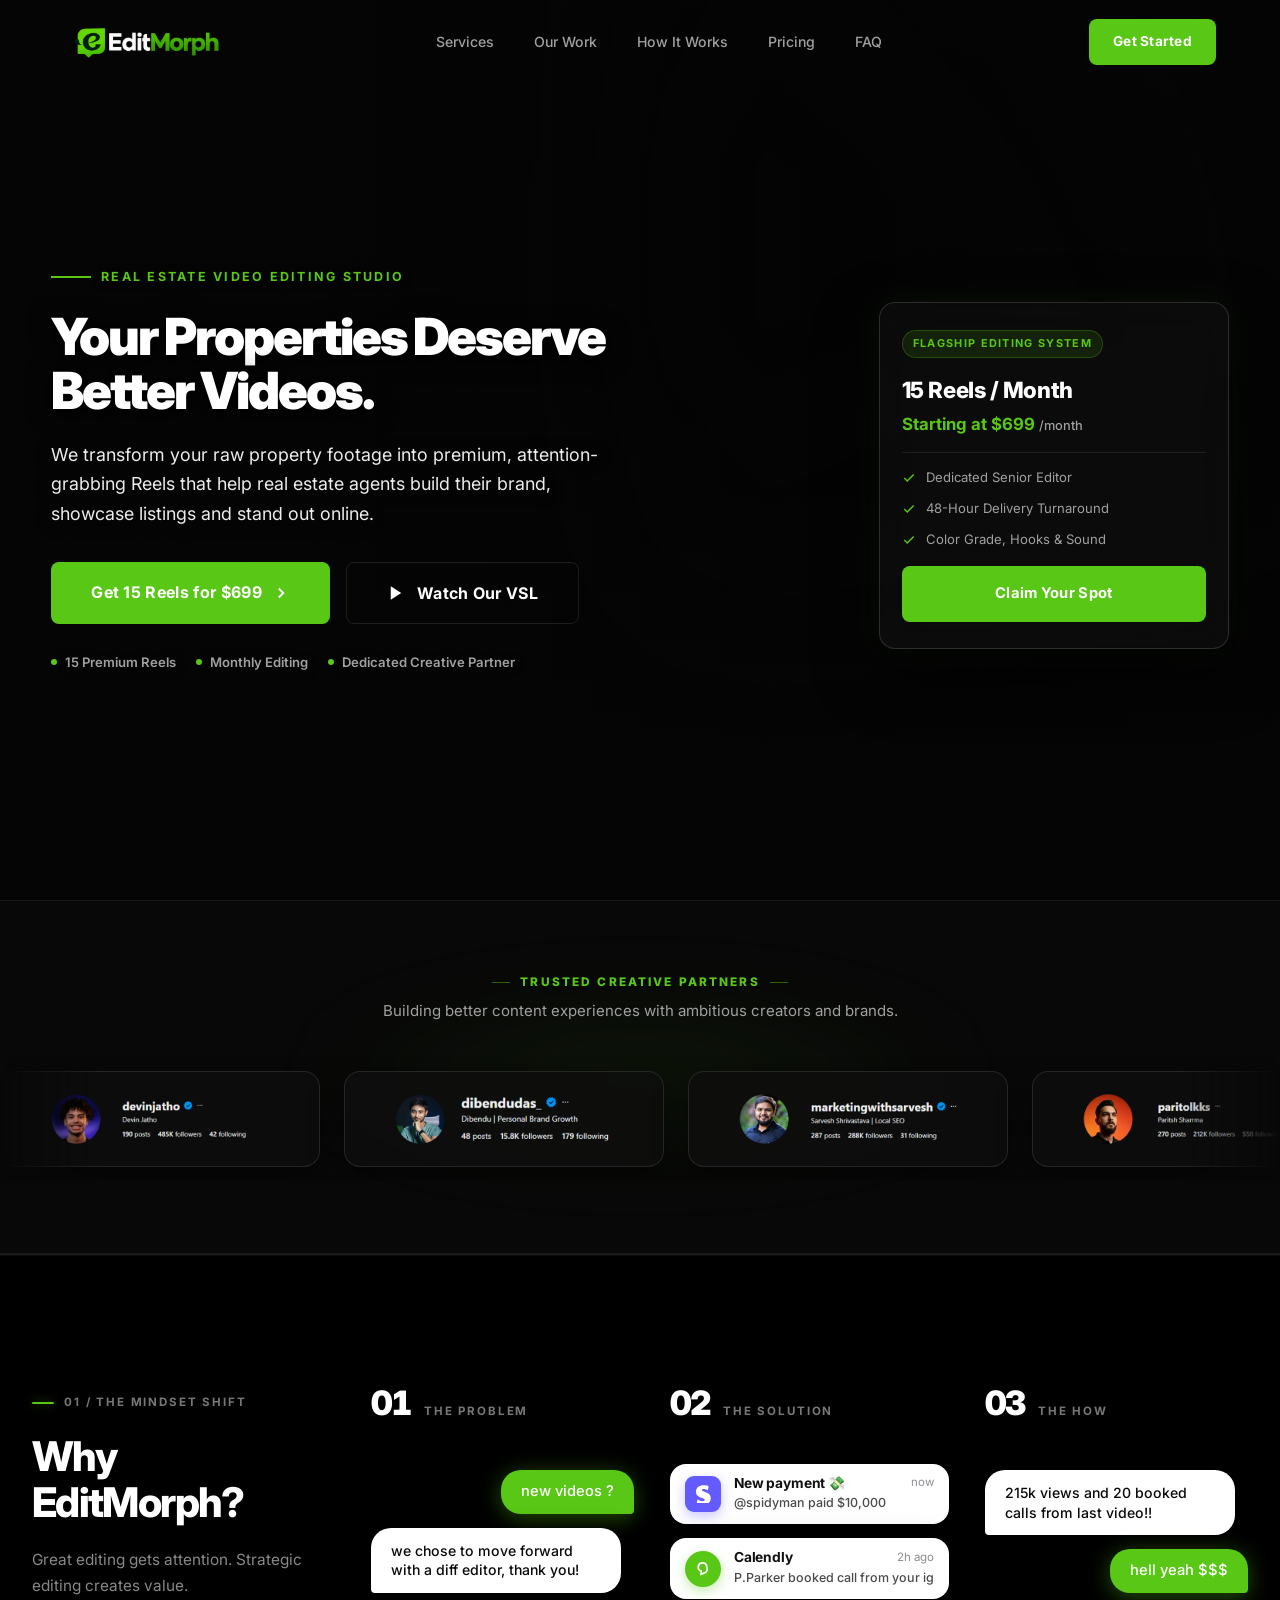
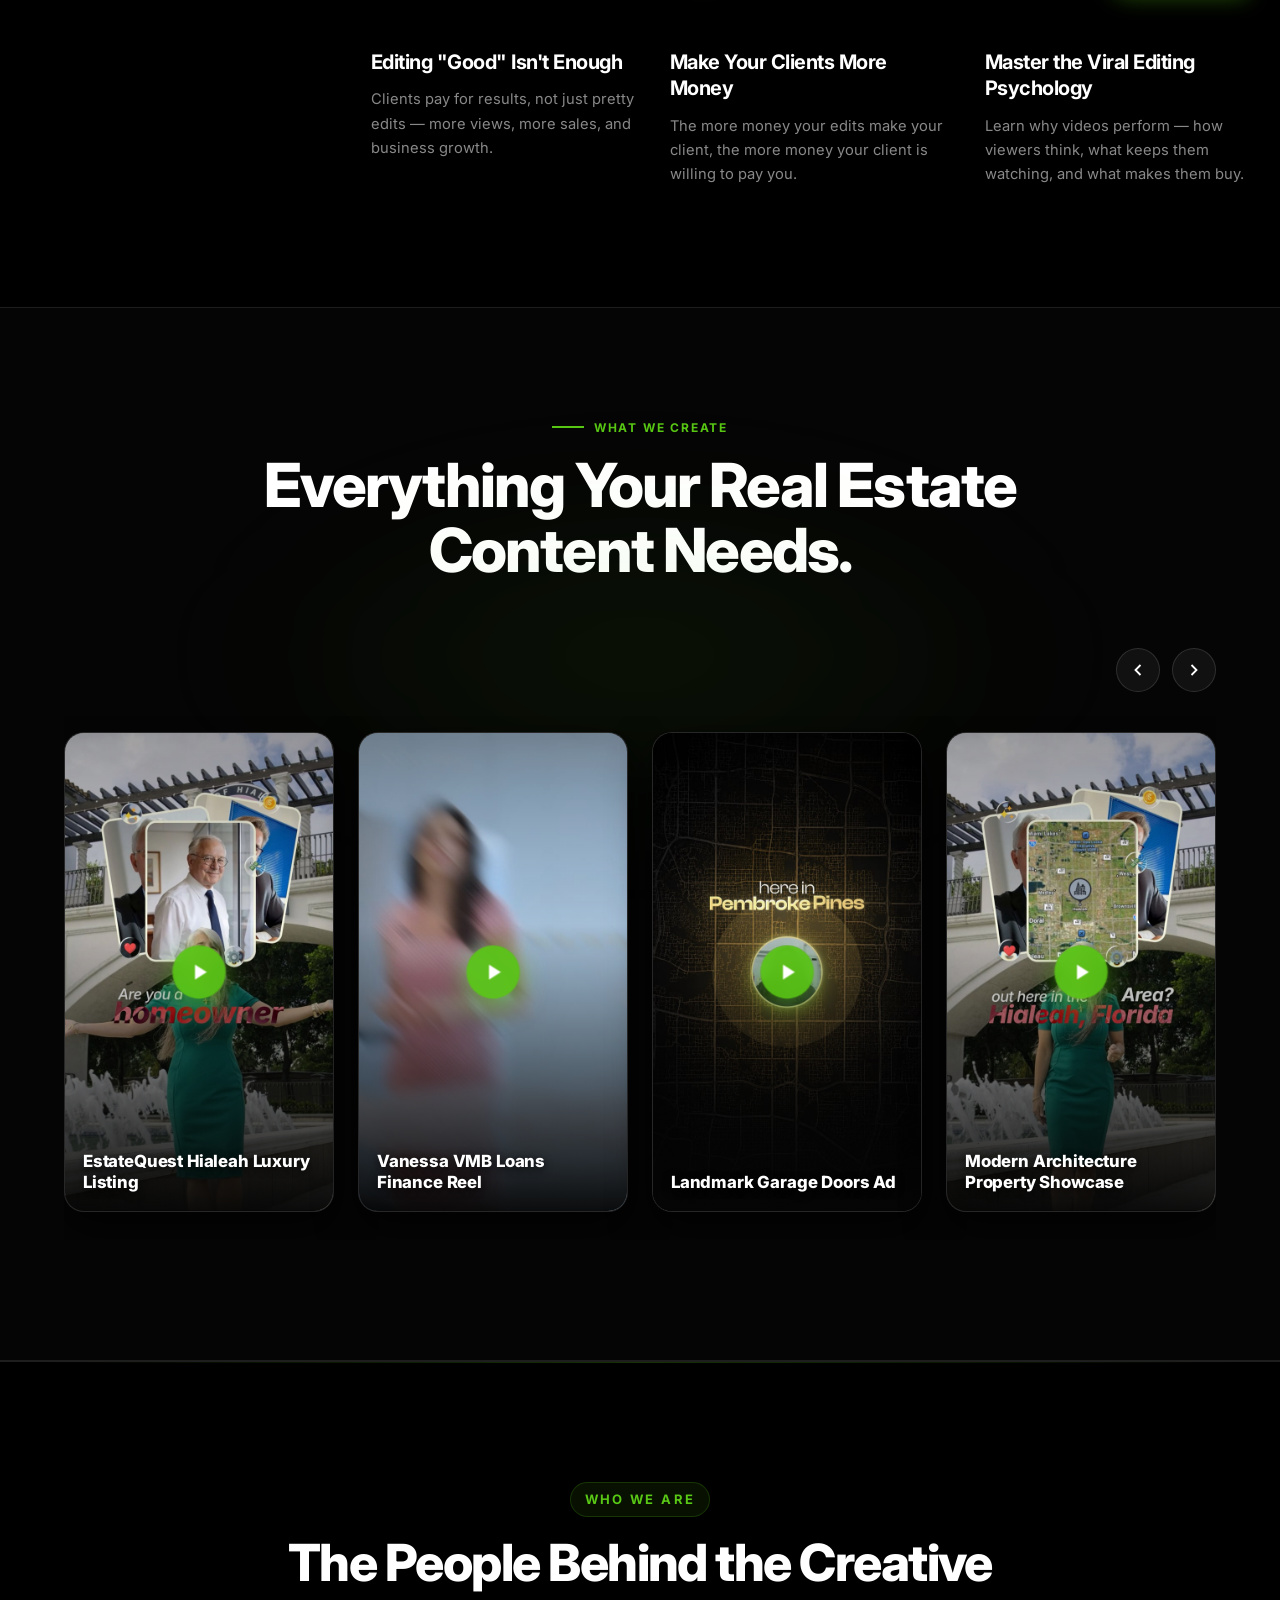
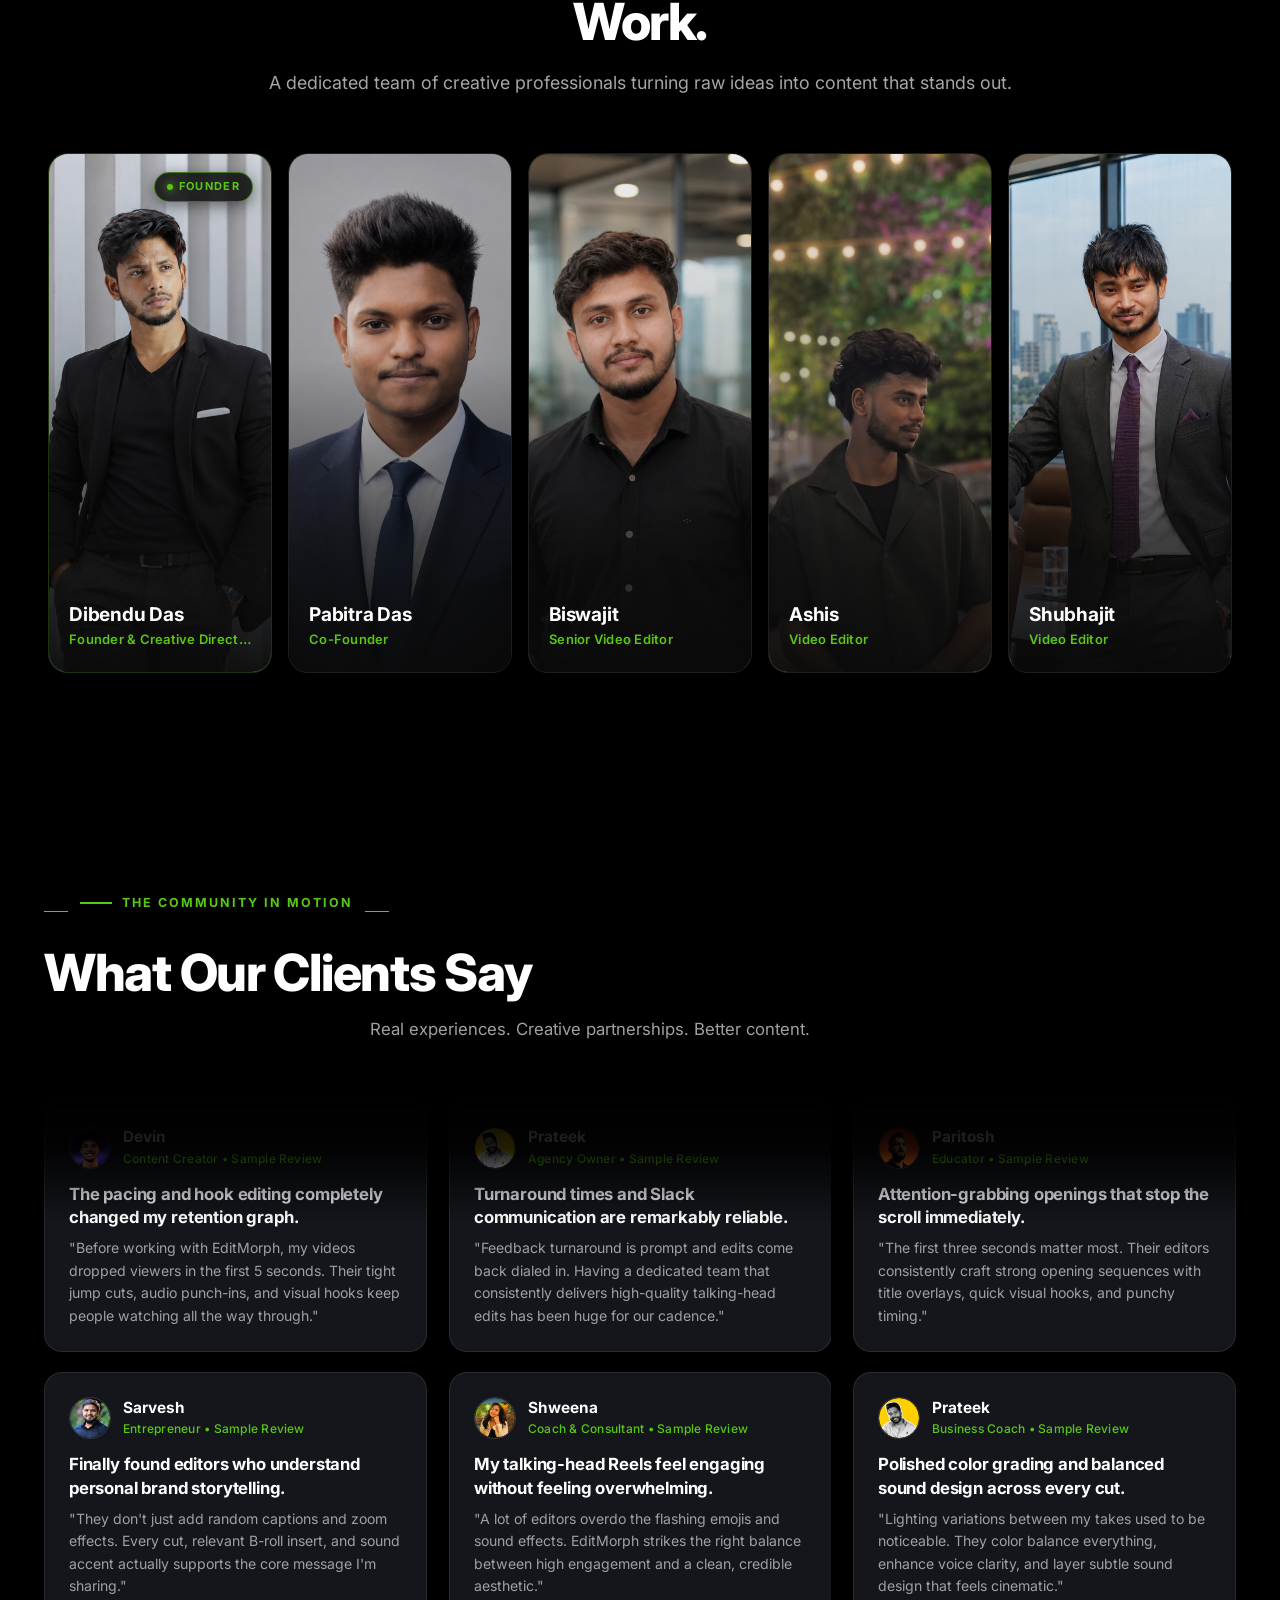
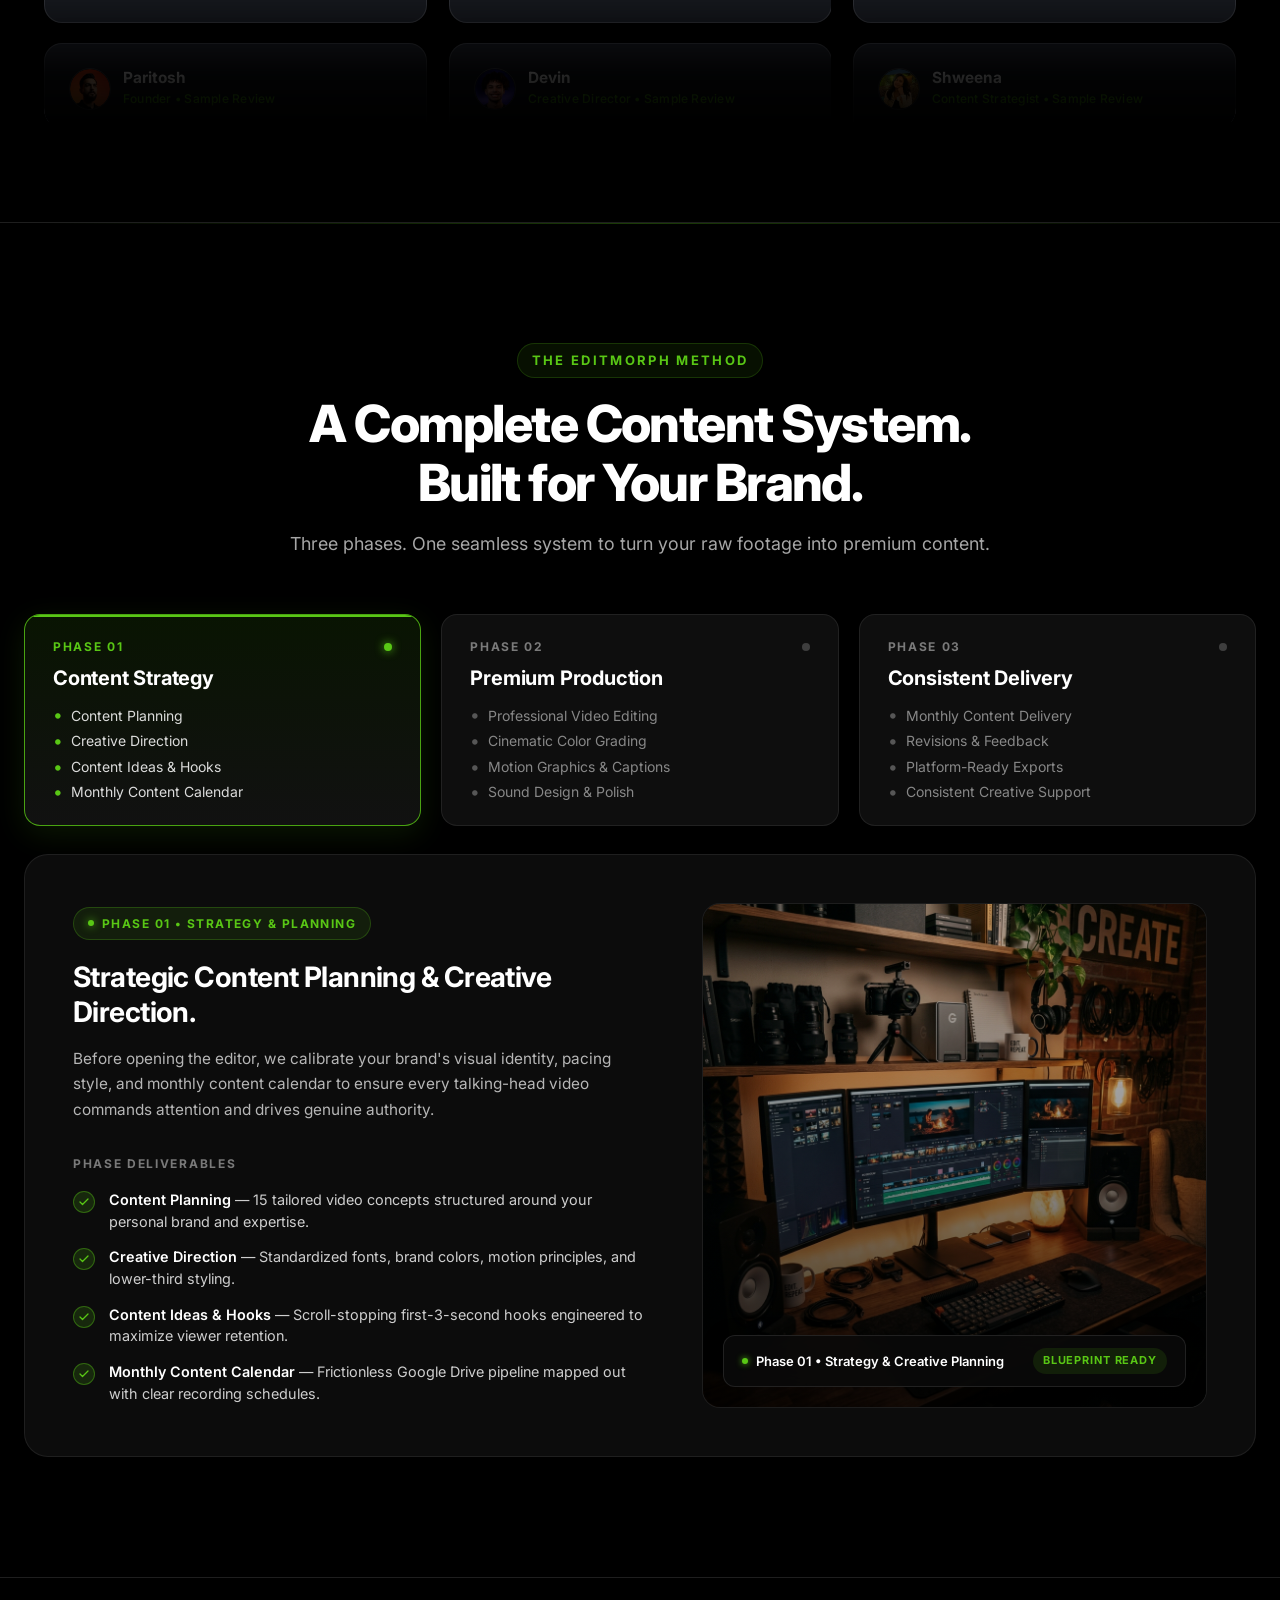
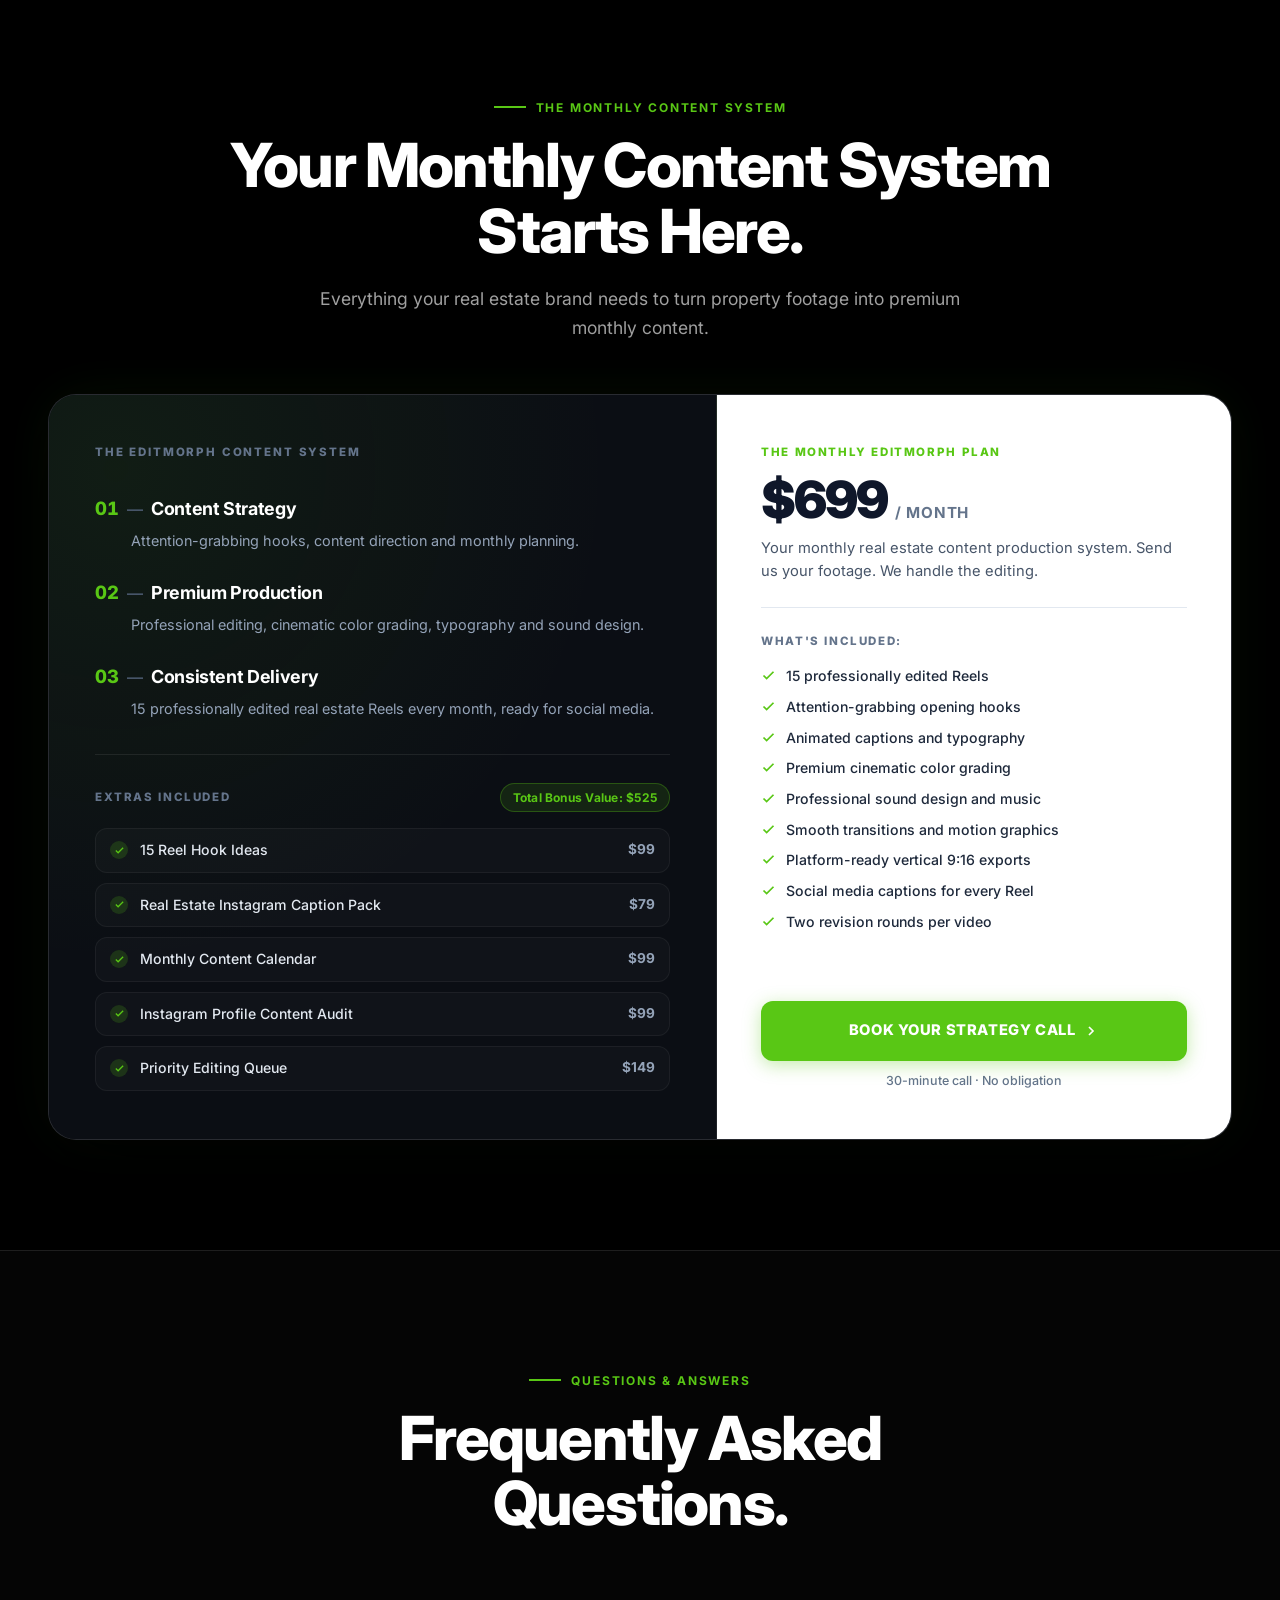
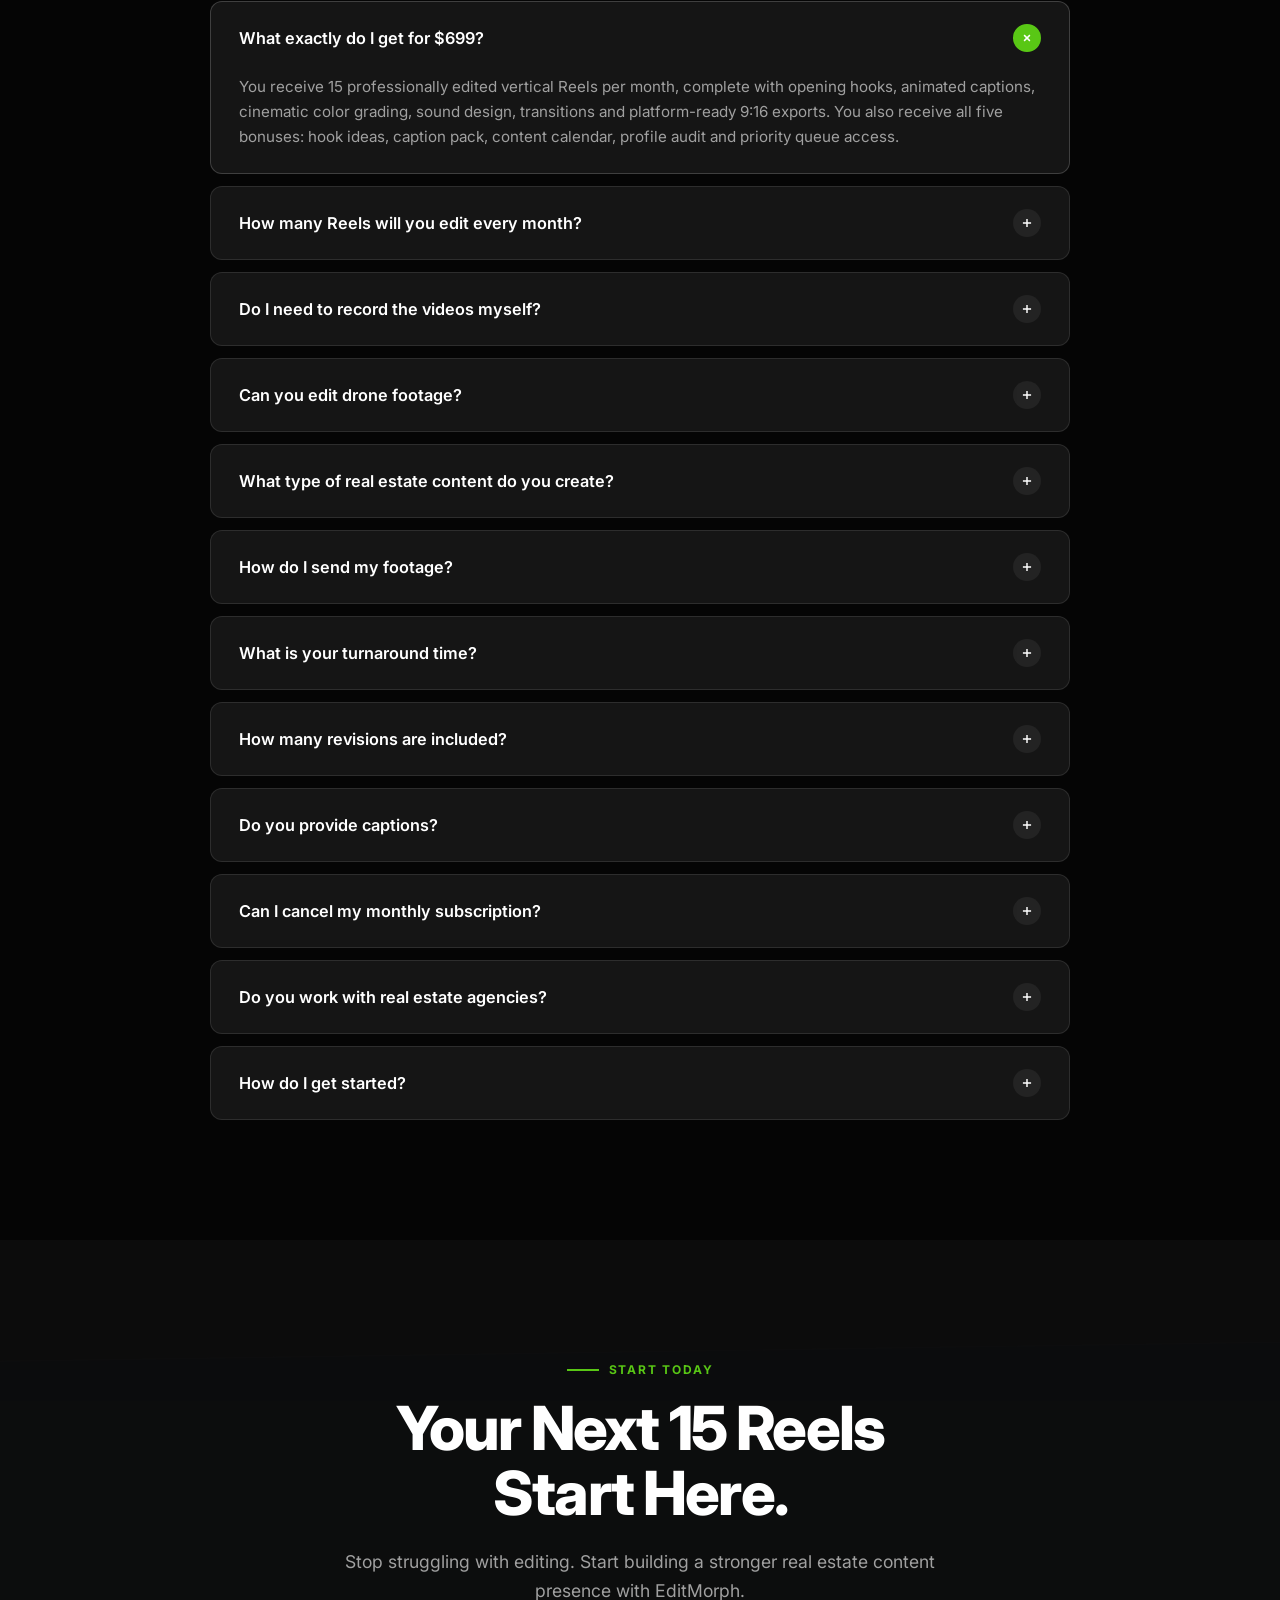
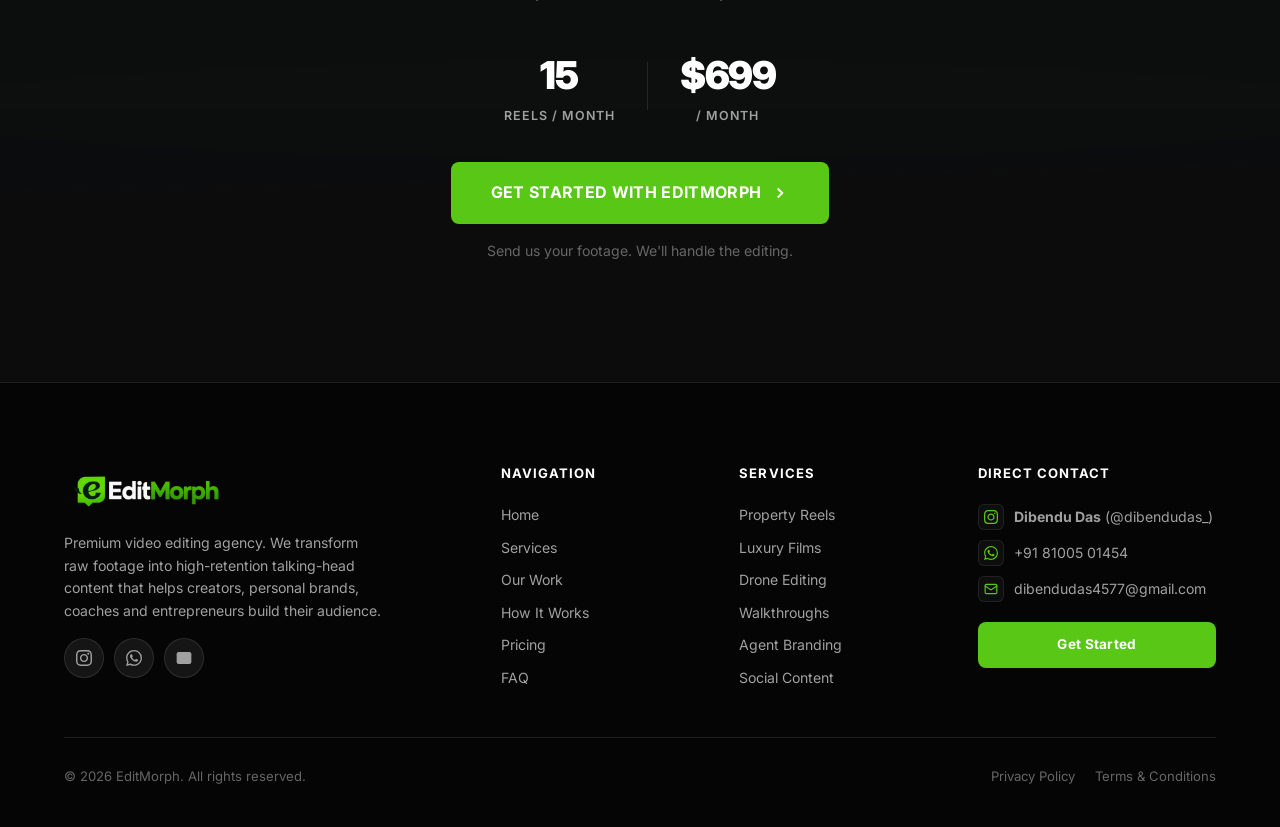
==== commit c160cf10: "Replace hero background video with YouTube video TWo9U0eds0s while preserving VSL modal video" ====
--- a/index.html
+++ b/index.html
@@ -80,7 +80,7 @@
           <iframe
             id="hero-bg-iframe"
             class="hero-video-iframe"
-            src="https://www.youtube-nocookie.com/embed/G8efi3QOOb8?autoplay=1&mute=1&controls=0&disablekb=1&fs=0&modestbranding=1&rel=0&playsinline=1&enablejsapi=1&iv_load_policy=3&cc_load_policy=0"
+            src="https://www.youtube-nocookie.com/embed/TWo9U0eds0s?autoplay=1&mute=1&controls=0&disablekb=1&fs=0&modestbranding=1&rel=0&playsinline=1&enablejsapi=1&iv_load_policy=3&cc_load_policy=0&loop=1&playlist=TWo9U0eds0s"
             title="EditMorph Hero Background Video"
             loading="eager"
             allow="accelerometer; autoplay; clipboard-write; encrypted-media; gyroscope; picture-in-picture; web-share"
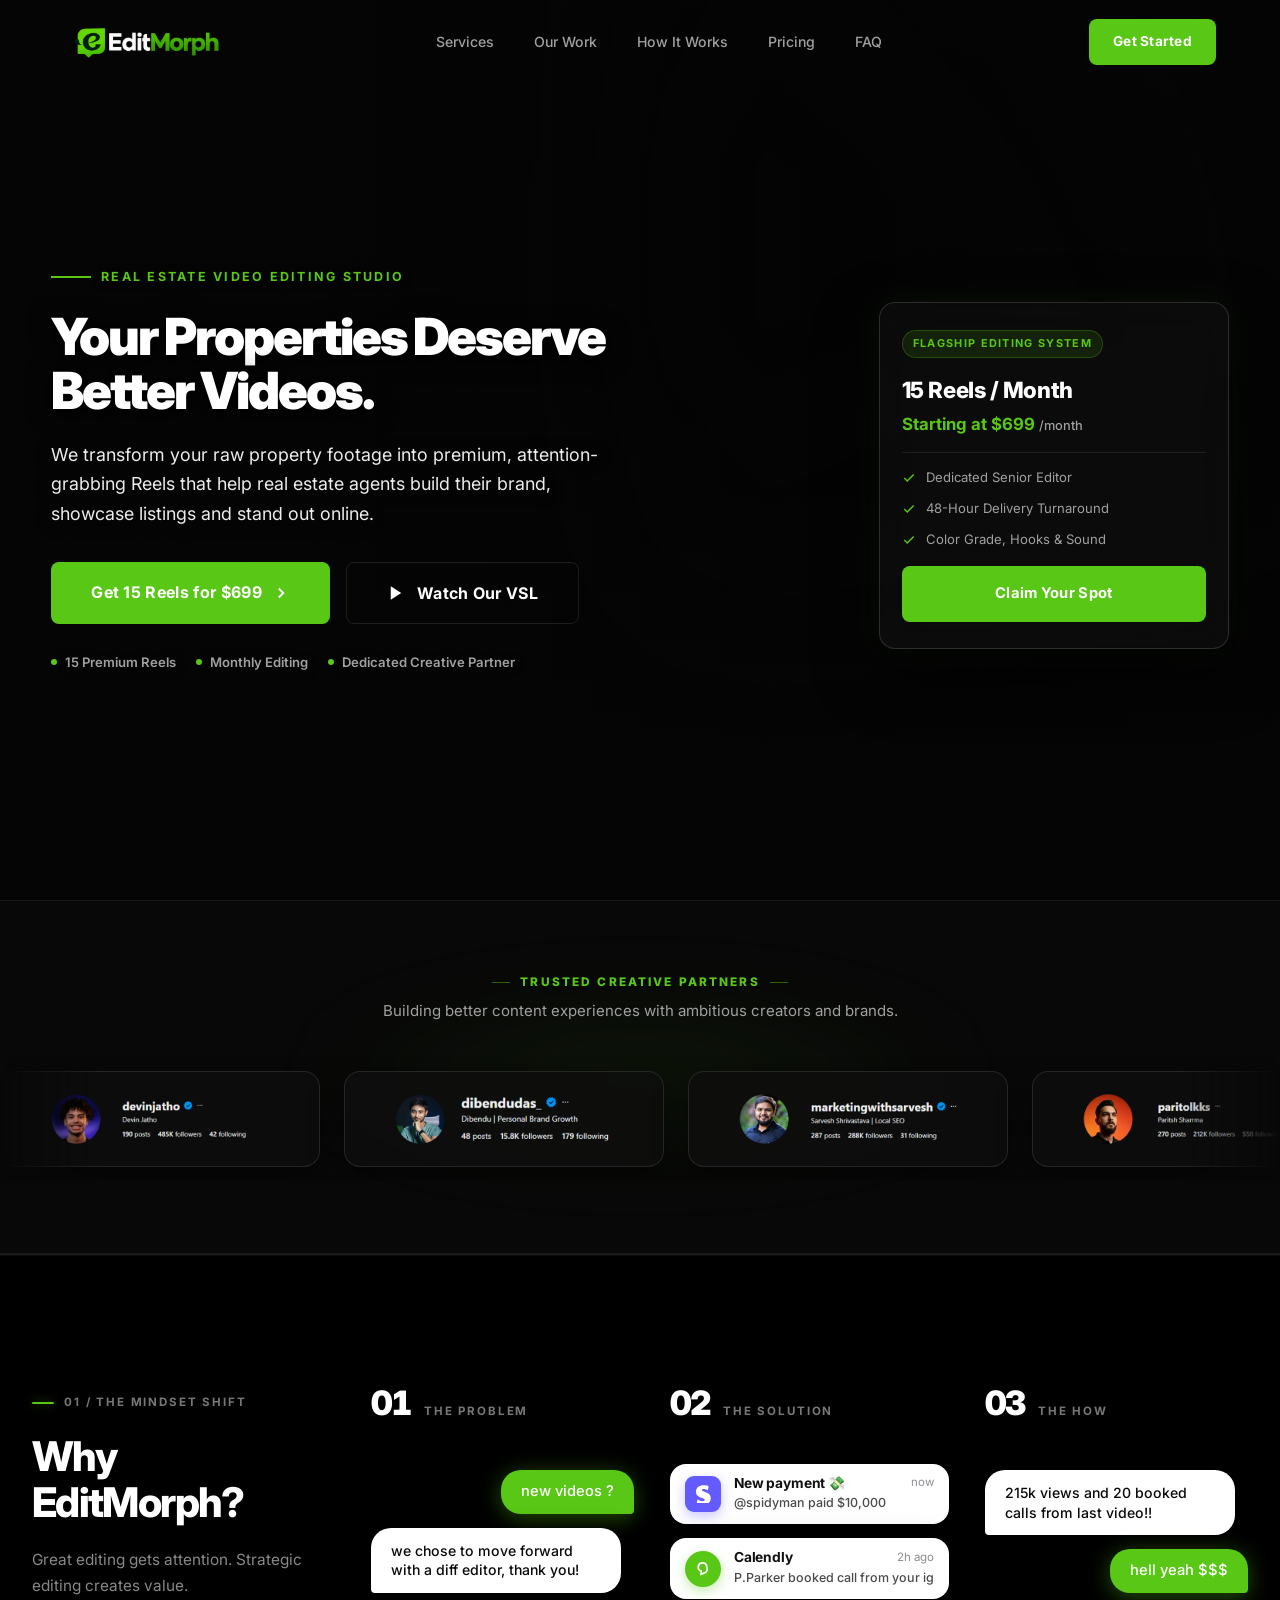
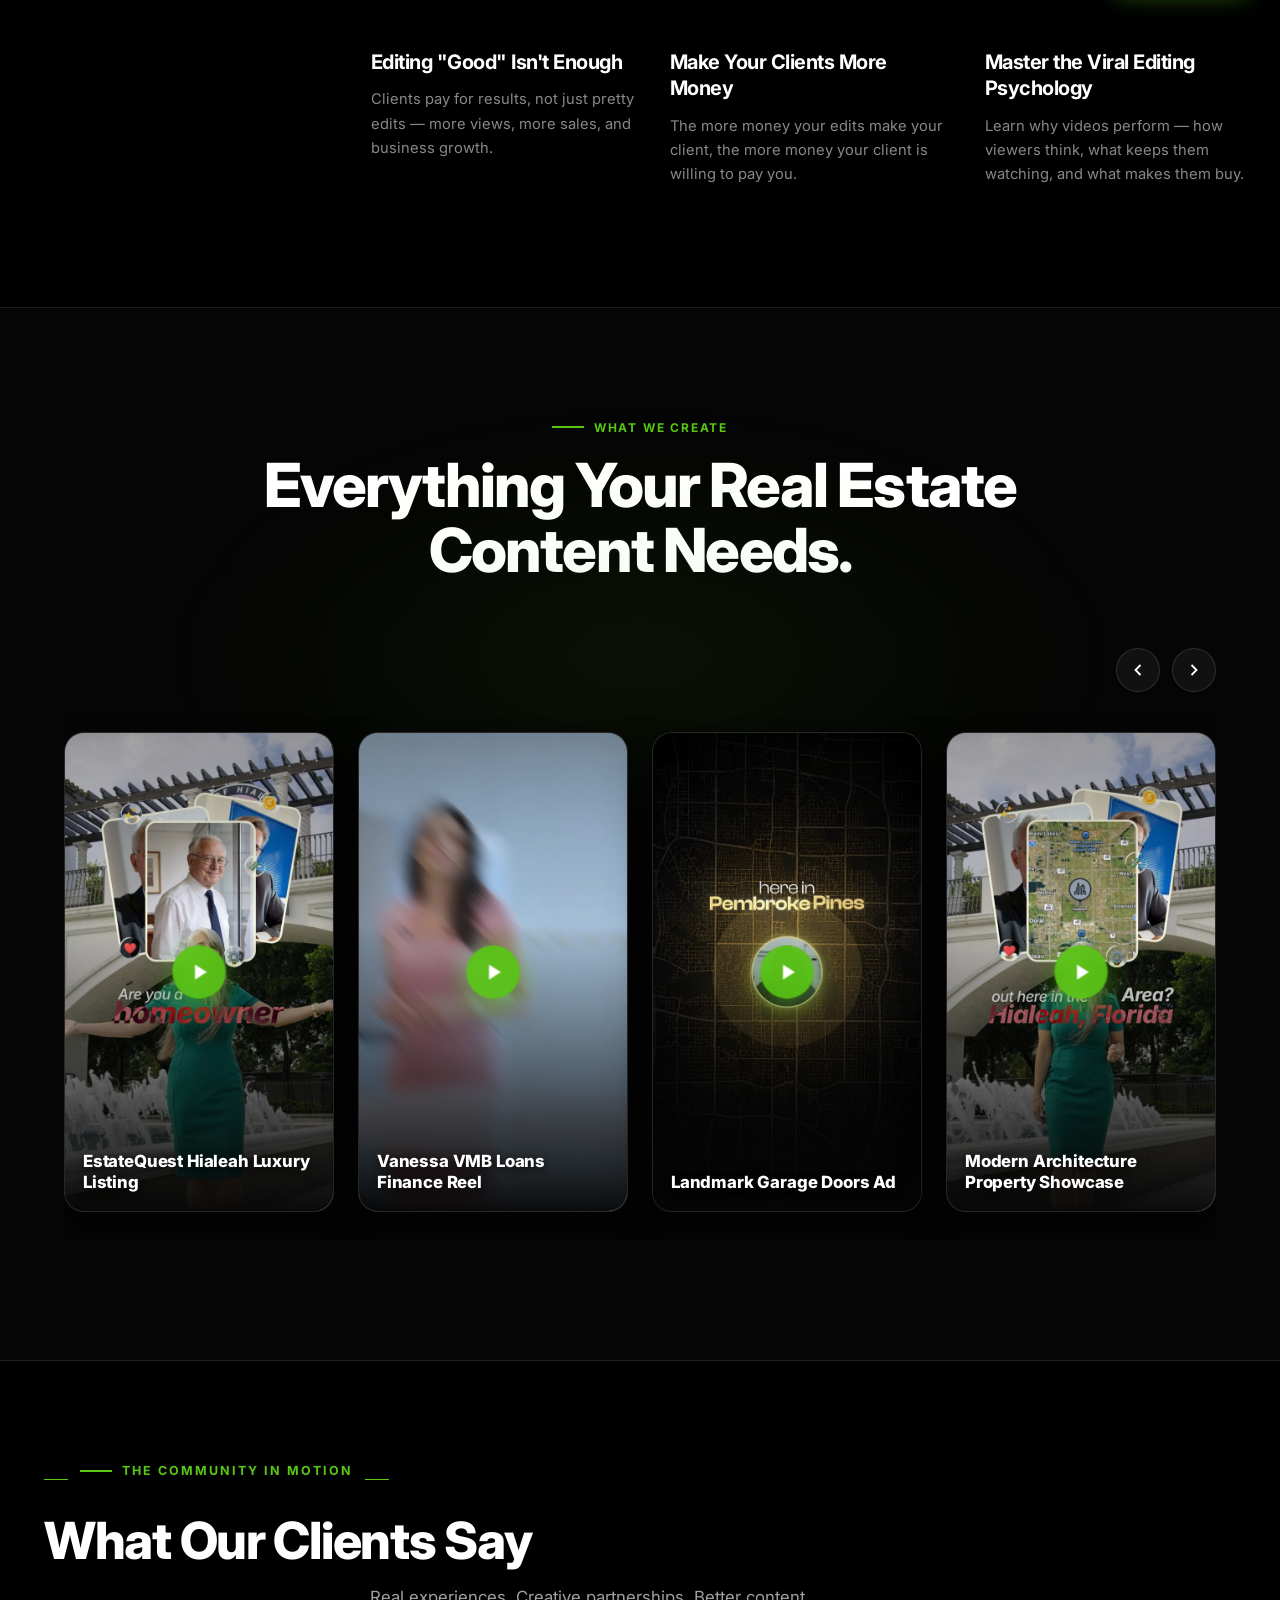
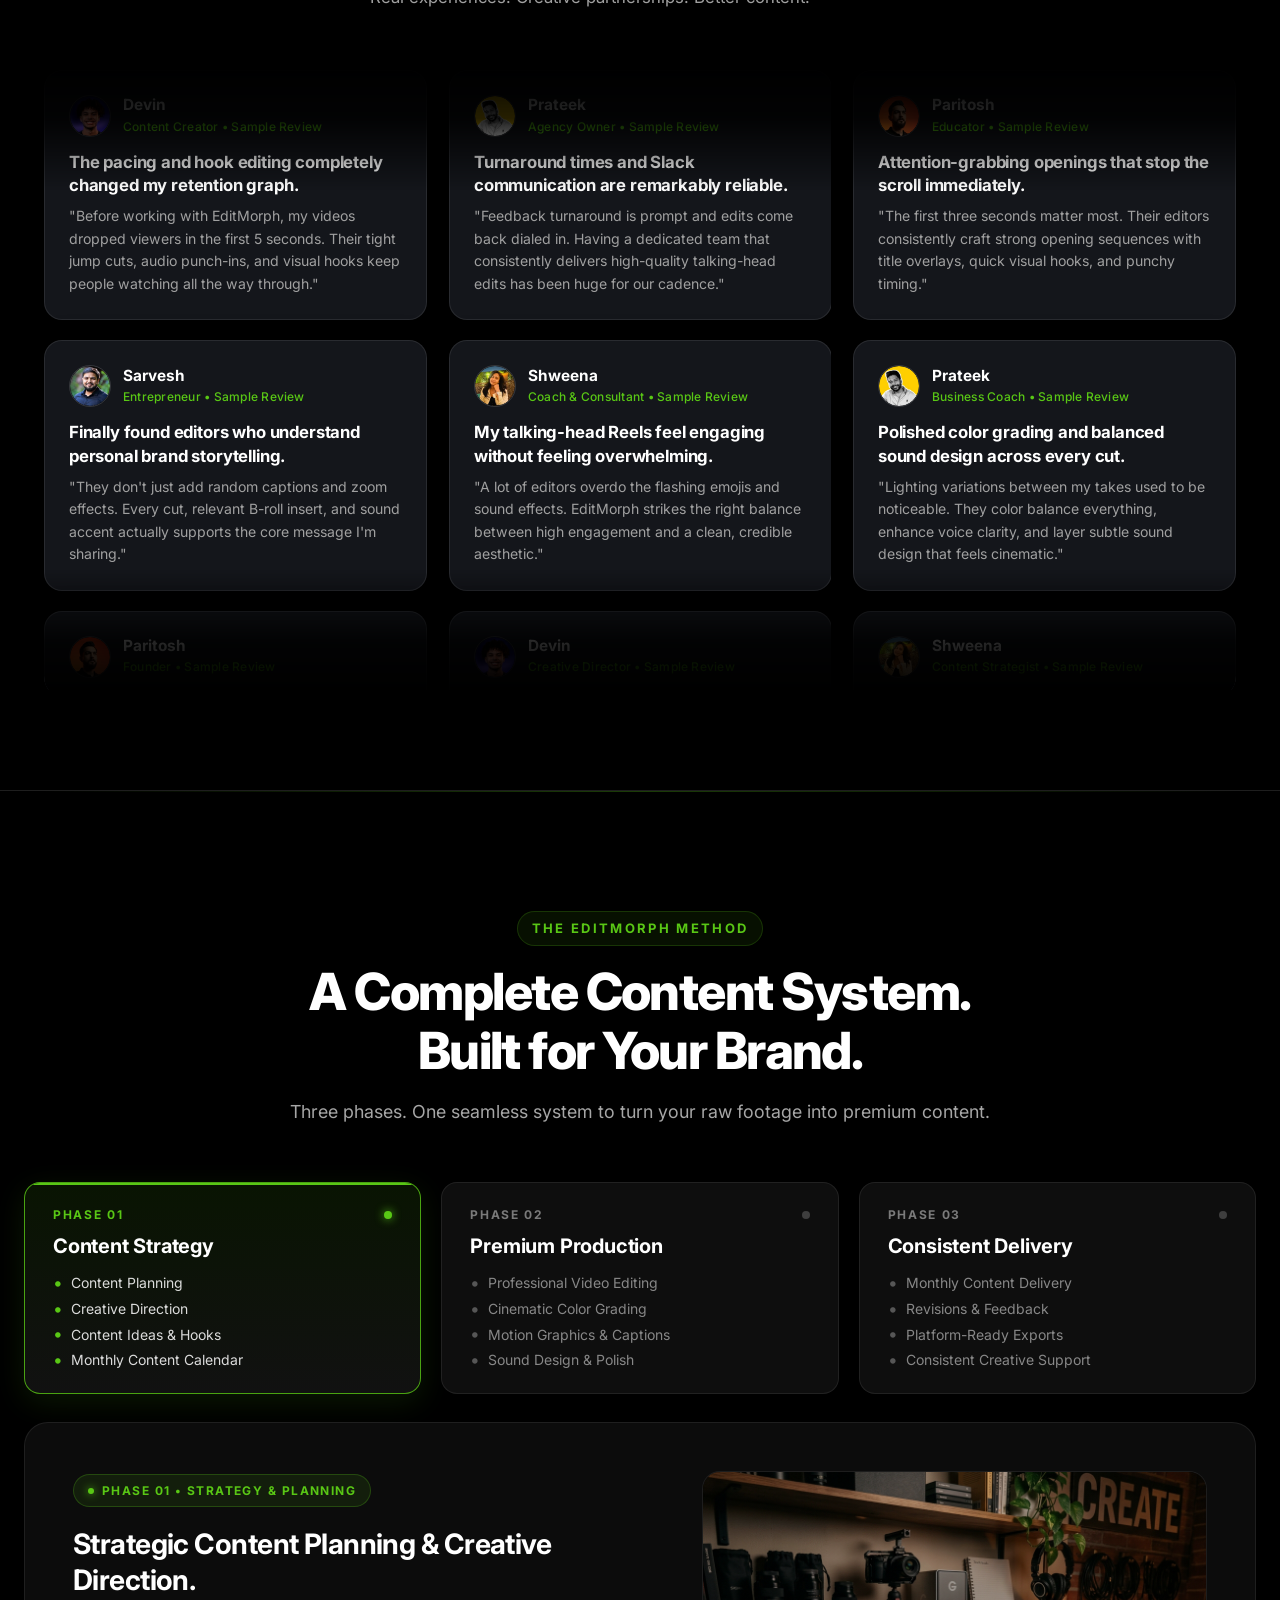
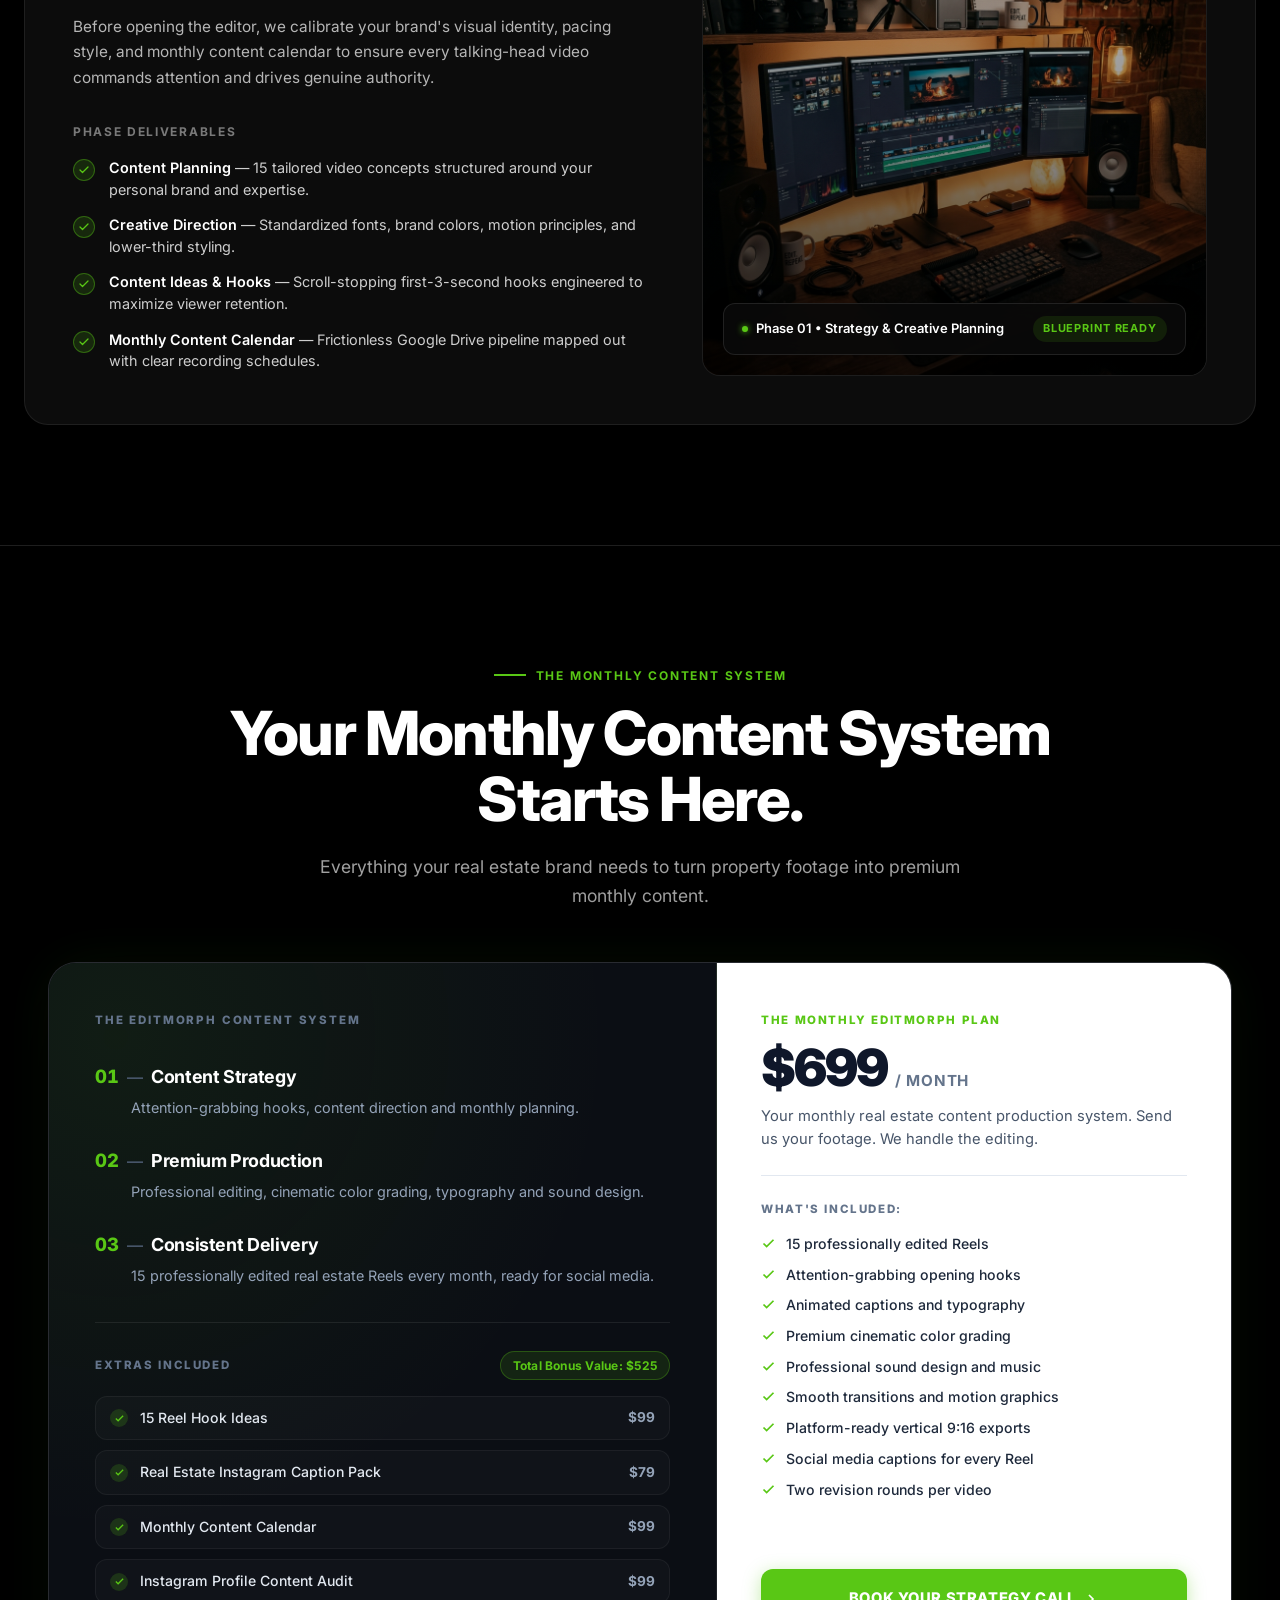
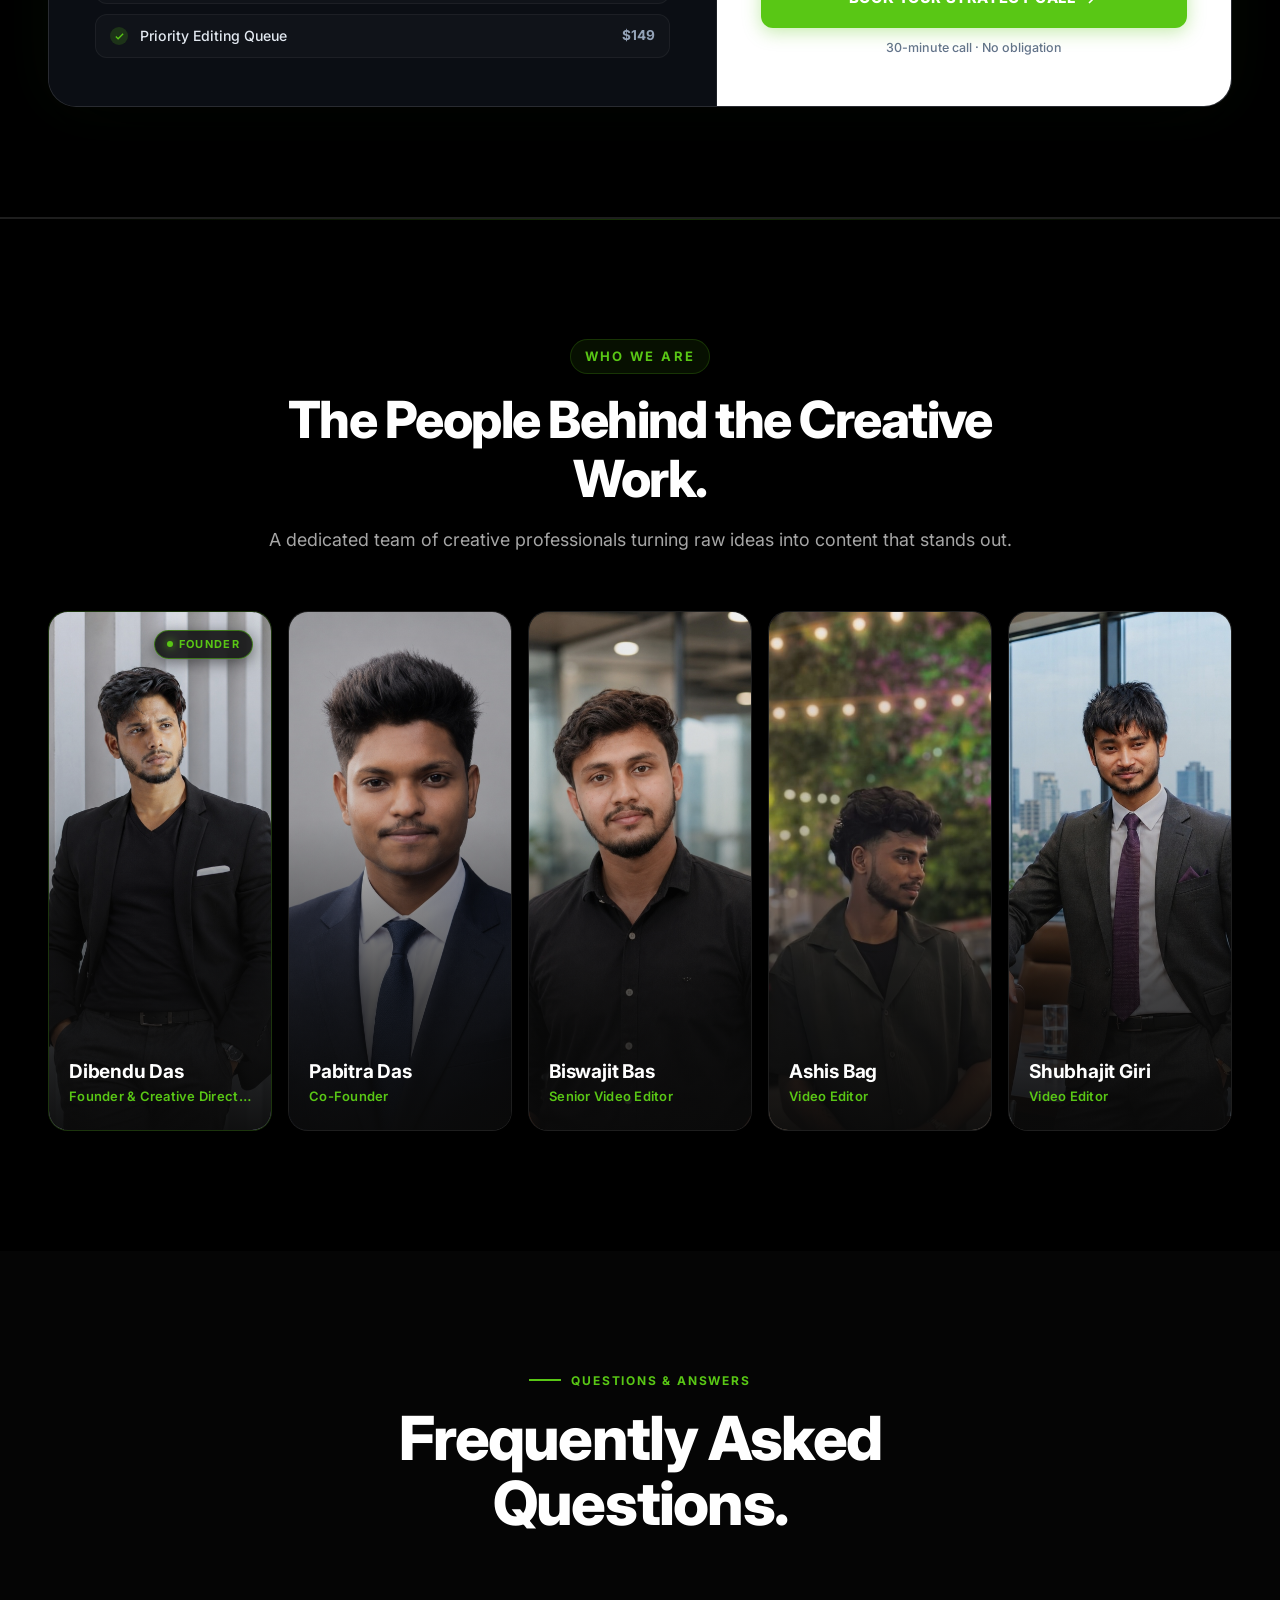
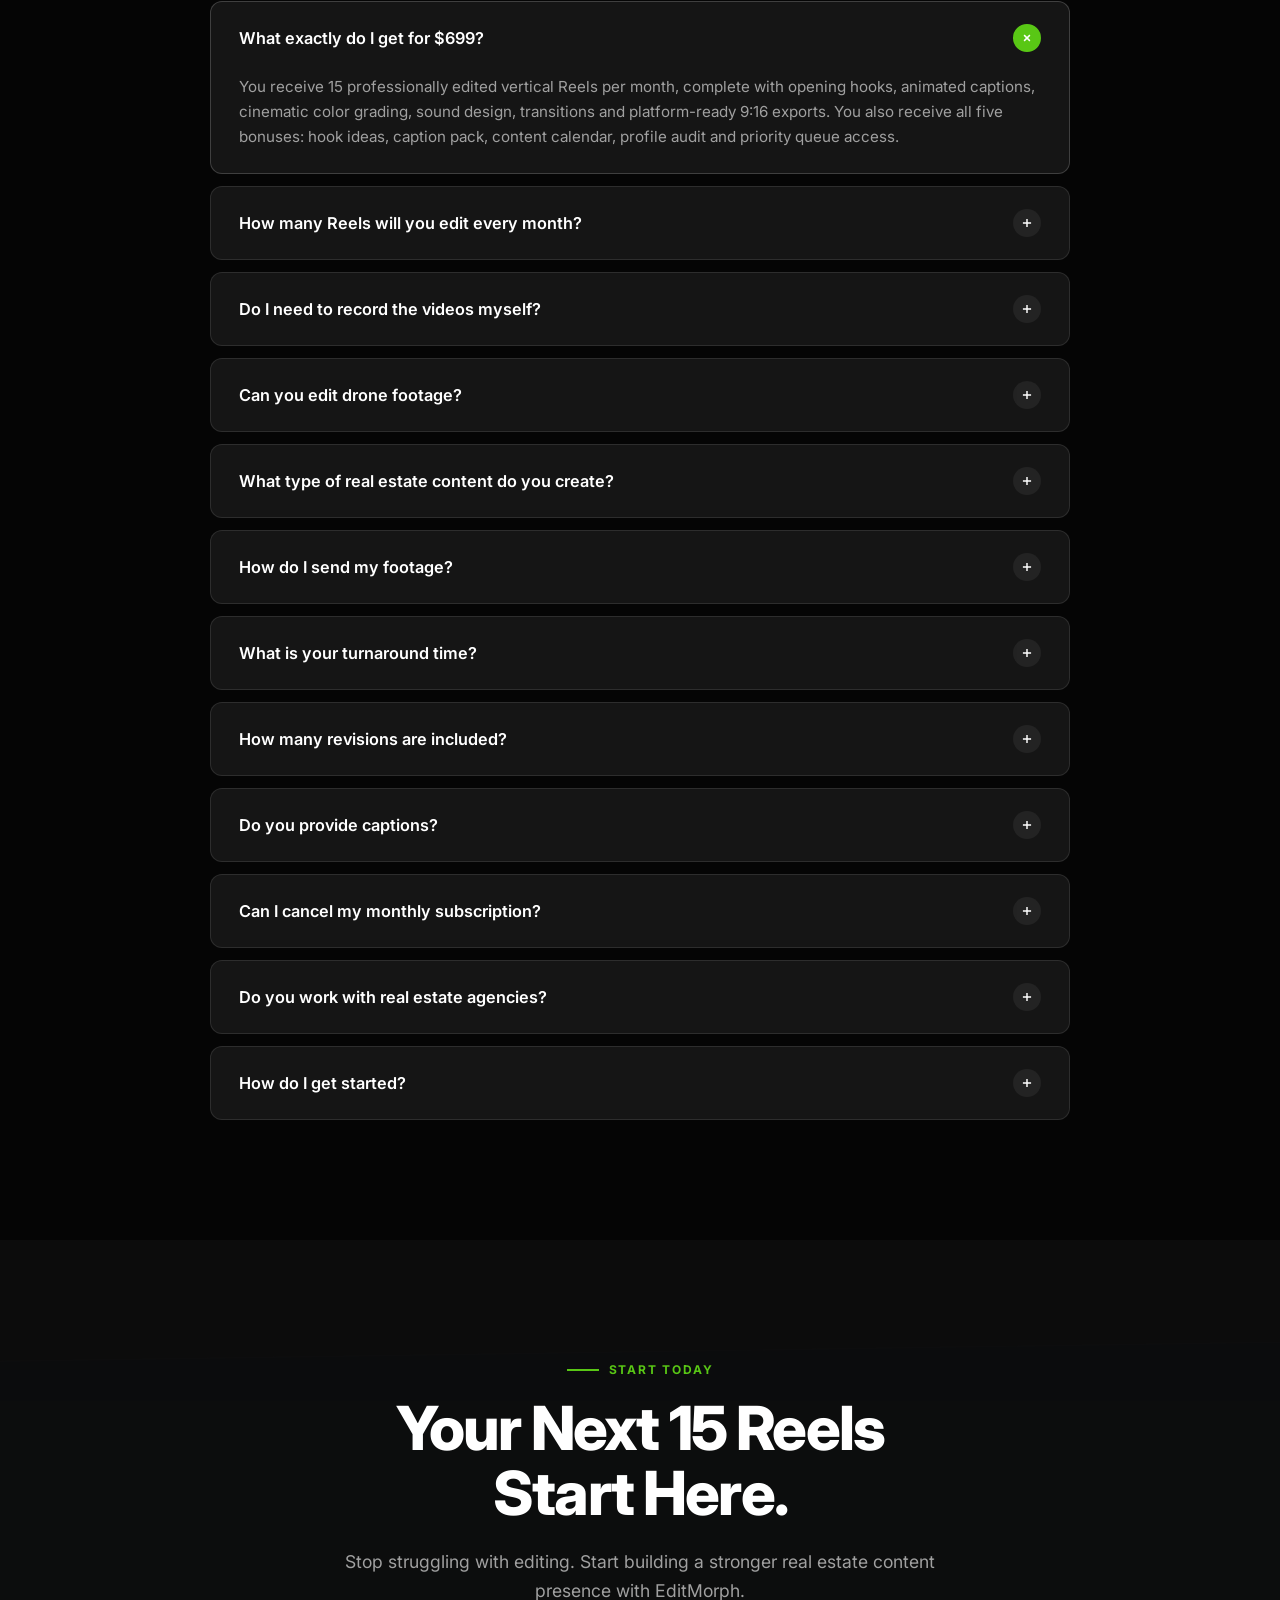
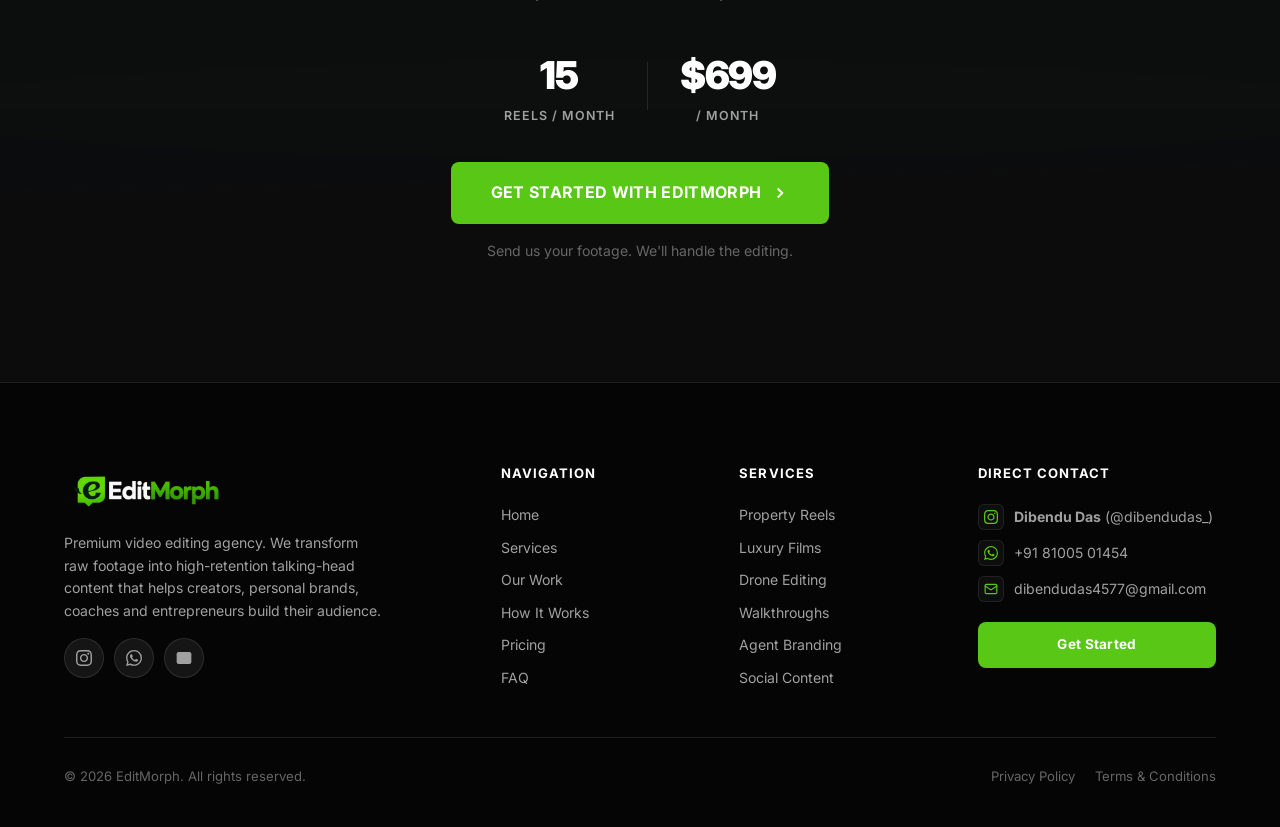
==== commit 2a8d6285: "Move Who We Are section directly above FAQ and update team member names with confirmed designations" ====
--- a/index.html
+++ b/index.html
@@ -403,96 +403,6 @@
     </section>
 
     <hr class="section-divider">
-<hr class="section-divider">
-
-    <!-- ═══════════════════════════════════════════════
-         WHO WE ARE — INTERACTIVE TEAM SECTION (APEX STYLE)
-         ═══════════════════════════════════════════════ -->
-    <section class="team-section" id="team" aria-label="Who We Are">
-      <div class="container team-container">
-        <!-- Section Header -->
-        <div class="team-header reveal">
-          <div class="team-eyebrow">WHO WE ARE</div>
-          <h2 class="team-title">The People Behind the Creative Work.</h2>
-          <p class="team-subtitle">A dedicated team of creative professionals turning raw ideas into content that stands out.</p>
-        </div>
-
-        <!-- Interactive Expandable Team Accordion Cards -->
-        <div class="team-grid reveal" role="region" aria-label="Team members interactive showcase">
-          <!-- Member 1: Dibendu Das (Primary Founder Profile) -->
-          <article class="team-card team-card-founder" id="team-dibendu" tabindex="0" role="button" aria-expanded="false" aria-label="Dibendu Das — Founder &amp; Creative Director">
-            <div class="team-image-wrap">
-              <img src="assets/images/team/dibendu-das.jpg" alt="Dibendu Das — Founder &amp; Creative Director" loading="lazy" class="team-img">
-              <div class="team-image-overlay" aria-hidden="true"></div>
-              <div class="team-founder-badge">
-                <span class="team-badge-dot" aria-hidden="true"></span>
-                <span>FOUNDER</span>
-              </div>
-            </div>
-            <div class="team-info">
-              <h3 class="team-name">Dibendu Das</h3>
-              <p class="team-role">Founder &amp; Creative Director</p>
-            </div>
-          </article>
-
-          <!-- Member 2: Pabitra Das -->
-          <article class="team-card" id="team-pabitra" tabindex="0" role="button" aria-expanded="false" aria-label="Pabitra Das — Co-Founder">
-            <div class="team-image-wrap">
-              <img src="assets/images/team/pabitra-das.jpg" alt="Pabitra Das — Co-Founder" loading="lazy" class="team-img">
-              <div class="team-image-overlay" aria-hidden="true"></div>
-            </div>
-            <div class="team-info">
-              <h3 class="team-name">Pabitra Das</h3>
-              <p class="team-role">Co-Founder</p>
-            </div>
-          </article>
-
-          <!-- Member 3: Biswajit -->
-          <article class="team-card" id="team-biswajit" tabindex="0" role="button" aria-expanded="false" aria-label="Biswajit — Senior Video Editor">
-            <div class="team-image-wrap">
-              <img src="assets/images/team/biswajit.jpg" alt="Biswajit — Senior Video Editor" loading="lazy" class="team-img">
-              <div class="team-image-overlay" aria-hidden="true"></div>
-            </div>
-            <div class="team-info">
-              <h3 class="team-name">Biswajit</h3>
-              <p class="team-role">Senior Video Editor</p>
-            </div>
-          </article>
-
-          <!-- Member 4: Ashis -->
-          <article class="team-card" id="team-ashis" tabindex="0" role="button" aria-expanded="false" aria-label="Ashis — Video Editor">
-            <div class="team-image-wrap">
-              <img src="assets/images/team/ashis.jpg" alt="Ashis — Video Editor" loading="lazy" class="team-img">
-              <div class="team-image-overlay" aria-hidden="true"></div>
-            </div>
-            <div class="team-info">
-              <h3 class="team-name">Ashis</h3>
-              <p class="team-role">Video Editor</p>
-            </div>
-          </article>
-
-          <!-- Member 5: Shubhajit -->
-          <article class="team-card" id="team-shubhajit" tabindex="0" role="button" aria-expanded="false" aria-label="Shubhajit — Video Editor">
-            <div class="team-image-wrap">
-              <img src="assets/images/team/shubhajit.jpg" alt="Shubhajit — Video Editor" loading="lazy" class="team-img">
-              <div class="team-image-overlay" aria-hidden="true"></div>
-            </div>
-            <div class="team-info">
-              <h3 class="team-name">Shubhajit</h3>
-              <p class="team-role">Video Editor</p>
-            </div>
-          </article>
-        </div>
-
-        <!-- Mobile Touch / Swipe Hint -->
-        <div class="team-swipe-hint" aria-hidden="true">
-          <svg viewBox="0 0 24 24" class="team-hint-icon">
-            <path d="M14 5l7 7m0 0l-7 7m7-7H3"/>
-          </svg>
-          <span>Swipe or tap to explore team</span>
-        </div>
-      </div>
-    </section>
 
     <!-- ═══════════════════════════════════════════════
          THE COMMUNITY IN MOTION — APEX-STYLE TESTIMONIAL WALL
@@ -1188,6 +1098,98 @@
     <!-- ═══════════════════════════════════════════════
          FAQ
          ═══════════════════════════════════════════════ -->
+
+<hr class="section-divider">
+
+    <!-- ═══════════════════════════════════════════════
+         WHO WE ARE — INTERACTIVE TEAM SECTION (APEX STYLE)
+         ═══════════════════════════════════════════════ -->
+    <section class="team-section" id="team" aria-label="Who We Are">
+      <div class="container team-container">
+        <!-- Section Header -->
+        <div class="team-header reveal">
+          <div class="team-eyebrow">WHO WE ARE</div>
+          <h2 class="team-title">The People Behind the Creative Work.</h2>
+          <p class="team-subtitle">A dedicated team of creative professionals turning raw ideas into content that stands out.</p>
+        </div>
+
+        <!-- Interactive Expandable Team Accordion Cards (APEX Style) -->
+        <div class="team-grid reveal" role="region" aria-label="Team members interactive showcase">
+          <!-- Member 1: Dibendu Das (Founder & Creative Director) -->
+          <article class="team-card team-card-founder" id="team-dibendu" tabindex="0" role="button" aria-expanded="false" aria-label="Dibendu Das — Founder &amp; Creative Director">
+            <div class="team-image-wrap">
+              <img src="assets/images/team/dibendu-das.jpg" alt="Dibendu Das — Founder &amp; Creative Director" loading="lazy" class="team-img">
+              <div class="team-image-overlay" aria-hidden="true"></div>
+              <div class="team-founder-badge">
+                <span class="team-badge-dot" aria-hidden="true"></span>
+                <span>FOUNDER</span>
+              </div>
+            </div>
+            <div class="team-info">
+              <h3 class="team-name">Dibendu Das</h3>
+              <p class="team-role">Founder &amp; Creative Director</p>
+            </div>
+          </article>
+
+          <!-- Member 2: Pabitra Das (Co-Founder) -->
+          <article class="team-card" id="team-pabitra" tabindex="0" role="button" aria-expanded="false" aria-label="Pabitra Das — Co-Founder">
+            <div class="team-image-wrap">
+              <img src="assets/images/team/pabitra-das.jpg" alt="Pabitra Das — Co-Founder" loading="lazy" class="team-img">
+              <div class="team-image-overlay" aria-hidden="true"></div>
+            </div>
+            <div class="team-info">
+              <h3 class="team-name">Pabitra Das</h3>
+              <p class="team-role">Co-Founder</p>
+            </div>
+          </article>
+
+          <!-- Member 3: Biswajit Bas (Senior Video Editor) -->
+          <article class="team-card" id="team-biswajit" tabindex="0" role="button" aria-expanded="false" aria-label="Biswajit Bas — Senior Video Editor">
+            <div class="team-image-wrap">
+              <img src="assets/images/team/biswajit.jpg" alt="Biswajit Bas — Senior Video Editor" loading="lazy" class="team-img">
+              <div class="team-image-overlay" aria-hidden="true"></div>
+            </div>
+            <div class="team-info">
+              <h3 class="team-name">Biswajit Bas</h3>
+              <p class="team-role">Senior Video Editor</p>
+            </div>
+          </article>
+
+          <!-- Member 4: Ashis Bag (Video Editor) -->
+          <article class="team-card" id="team-ashis" tabindex="0" role="button" aria-expanded="false" aria-label="Ashis Bag — Video Editor">
+            <div class="team-image-wrap">
+              <img src="assets/images/team/ashis.jpg" alt="Ashis Bag — Video Editor" loading="lazy" class="team-img">
+              <div class="team-image-overlay" aria-hidden="true"></div>
+            </div>
+            <div class="team-info">
+              <h3 class="team-name">Ashis Bag</h3>
+              <p class="team-role">Video Editor</p>
+            </div>
+          </article>
+
+          <!-- Member 5: Shubhajit Giri (Video Editor) -->
+          <article class="team-card" id="team-shubhajit" tabindex="0" role="button" aria-expanded="false" aria-label="Shubhajit Giri — Video Editor">
+            <div class="team-image-wrap">
+              <img src="assets/images/team/shubhajit.jpg" alt="Shubhajit Giri — Video Editor" loading="lazy" class="team-img">
+              <div class="team-image-overlay" aria-hidden="true"></div>
+            </div>
+            <div class="team-info">
+              <h3 class="team-name">Shubhajit Giri</h3>
+              <p class="team-role">Video Editor</p>
+            </div>
+          </article>
+        </div>
+
+        <!-- Mobile Touch / Swipe Hint -->
+        <div class="team-swipe-hint" aria-hidden="true">
+          <svg viewBox="0 0 24 24" class="team-hint-icon">
+            <path d="M14 5l7 7m0 0l-7 7m7-7H3"/>
+          </svg>
+          <span>Swipe or tap to explore team</span>
+        </div>
+      </div>
+    </section>
+
     <section id="faq">
       <div class="container">
         <div class="section-header center">
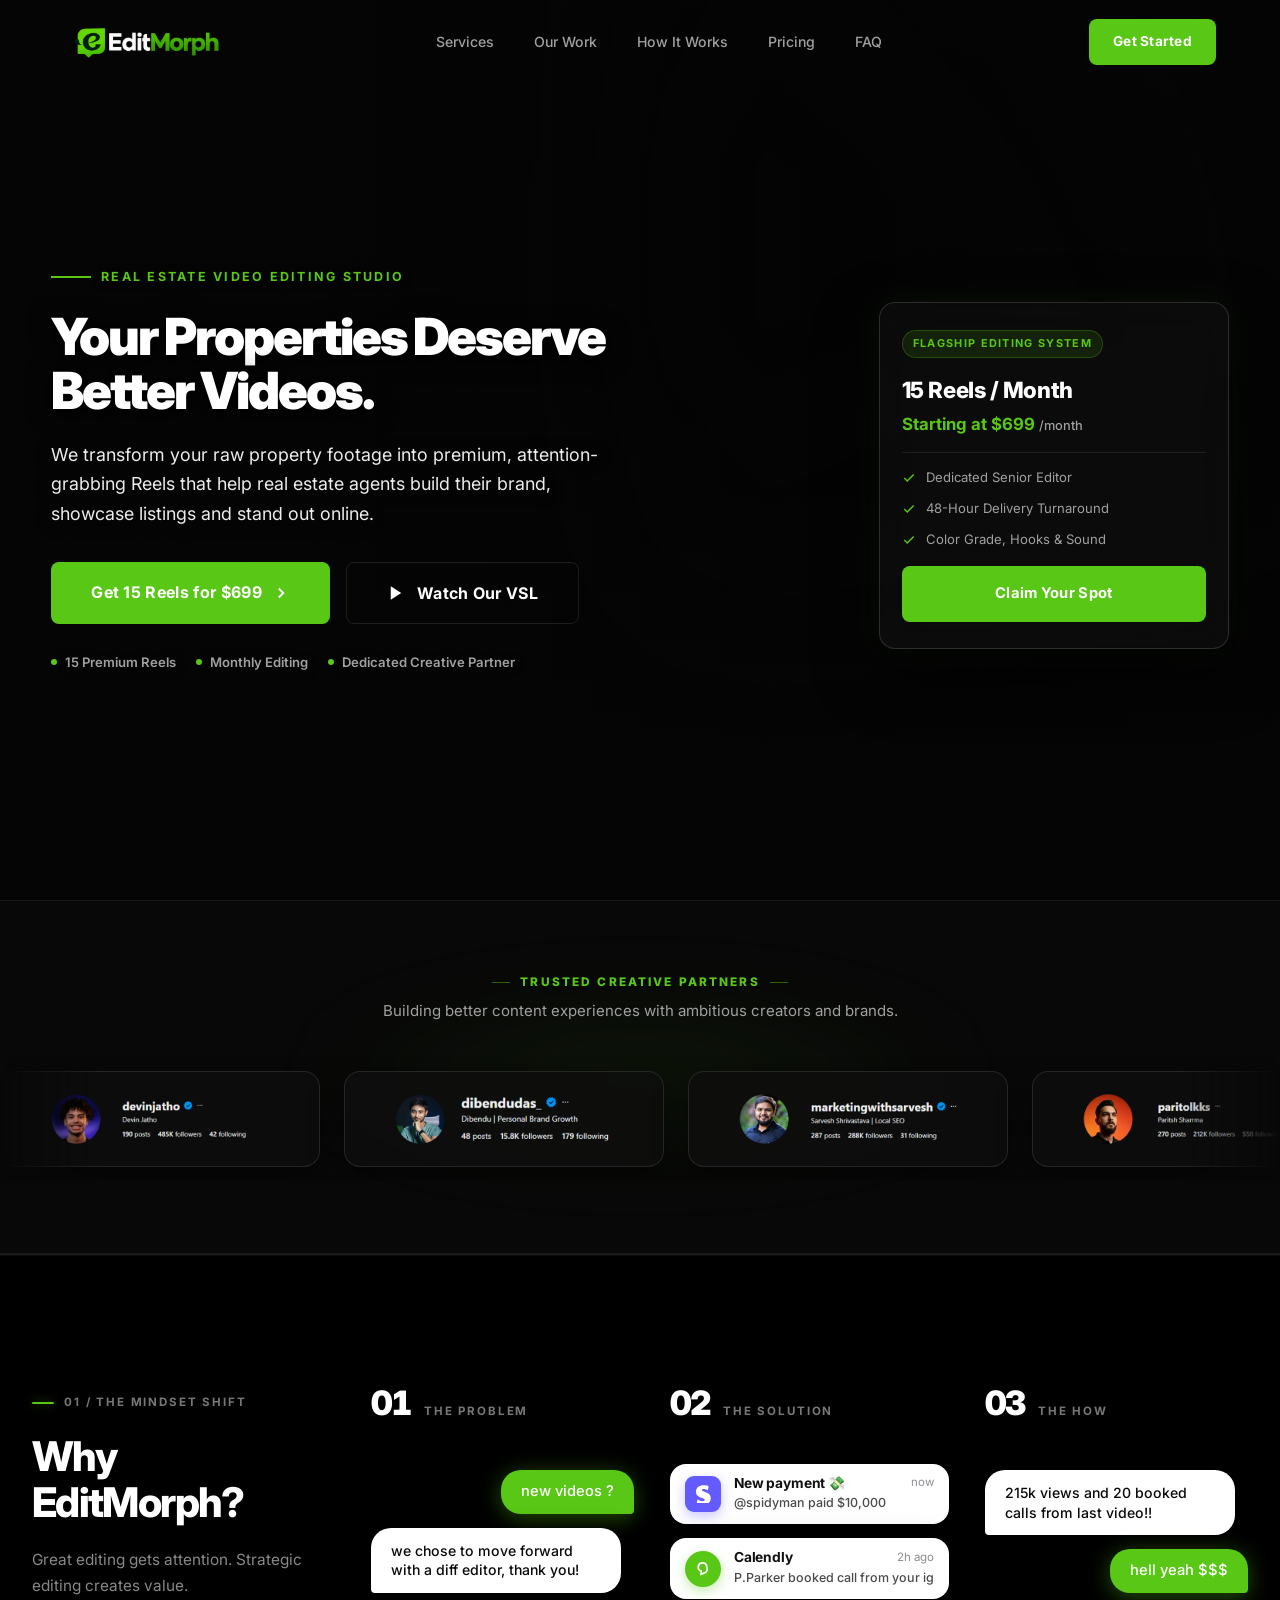
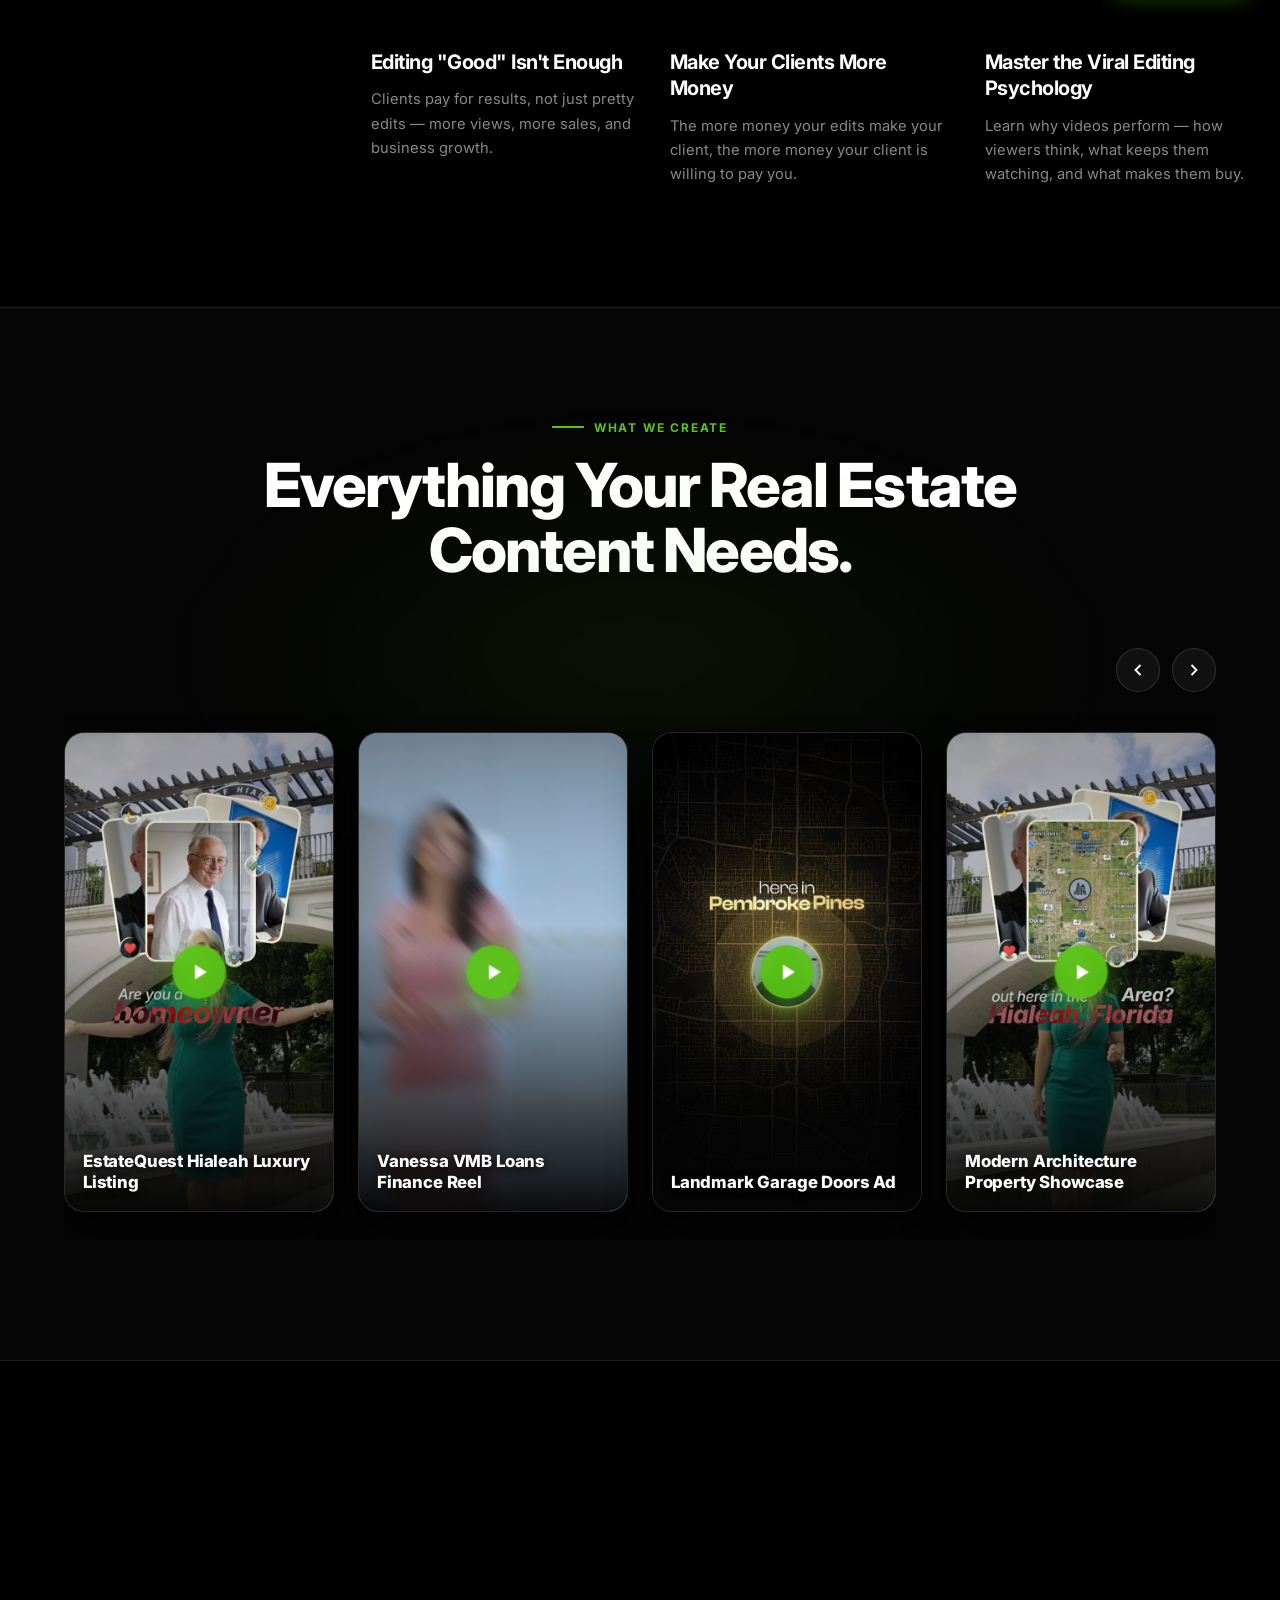
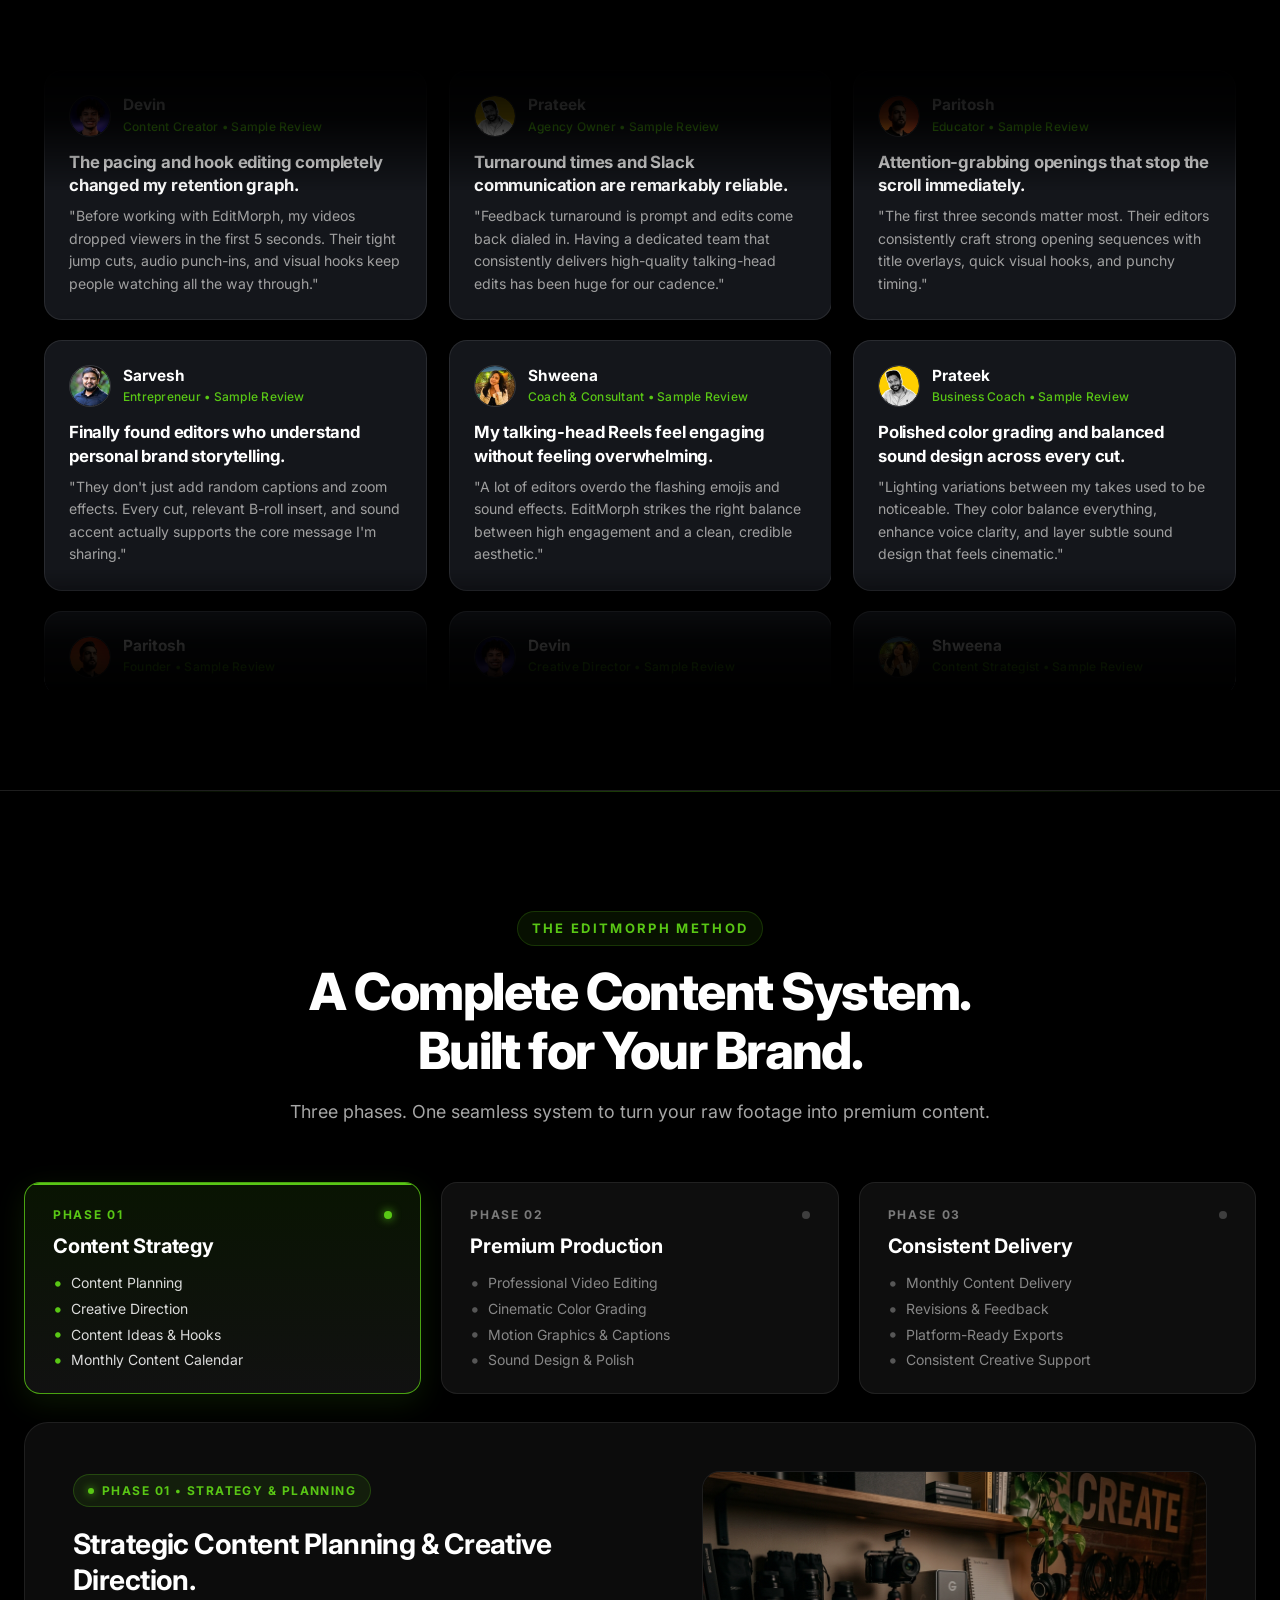
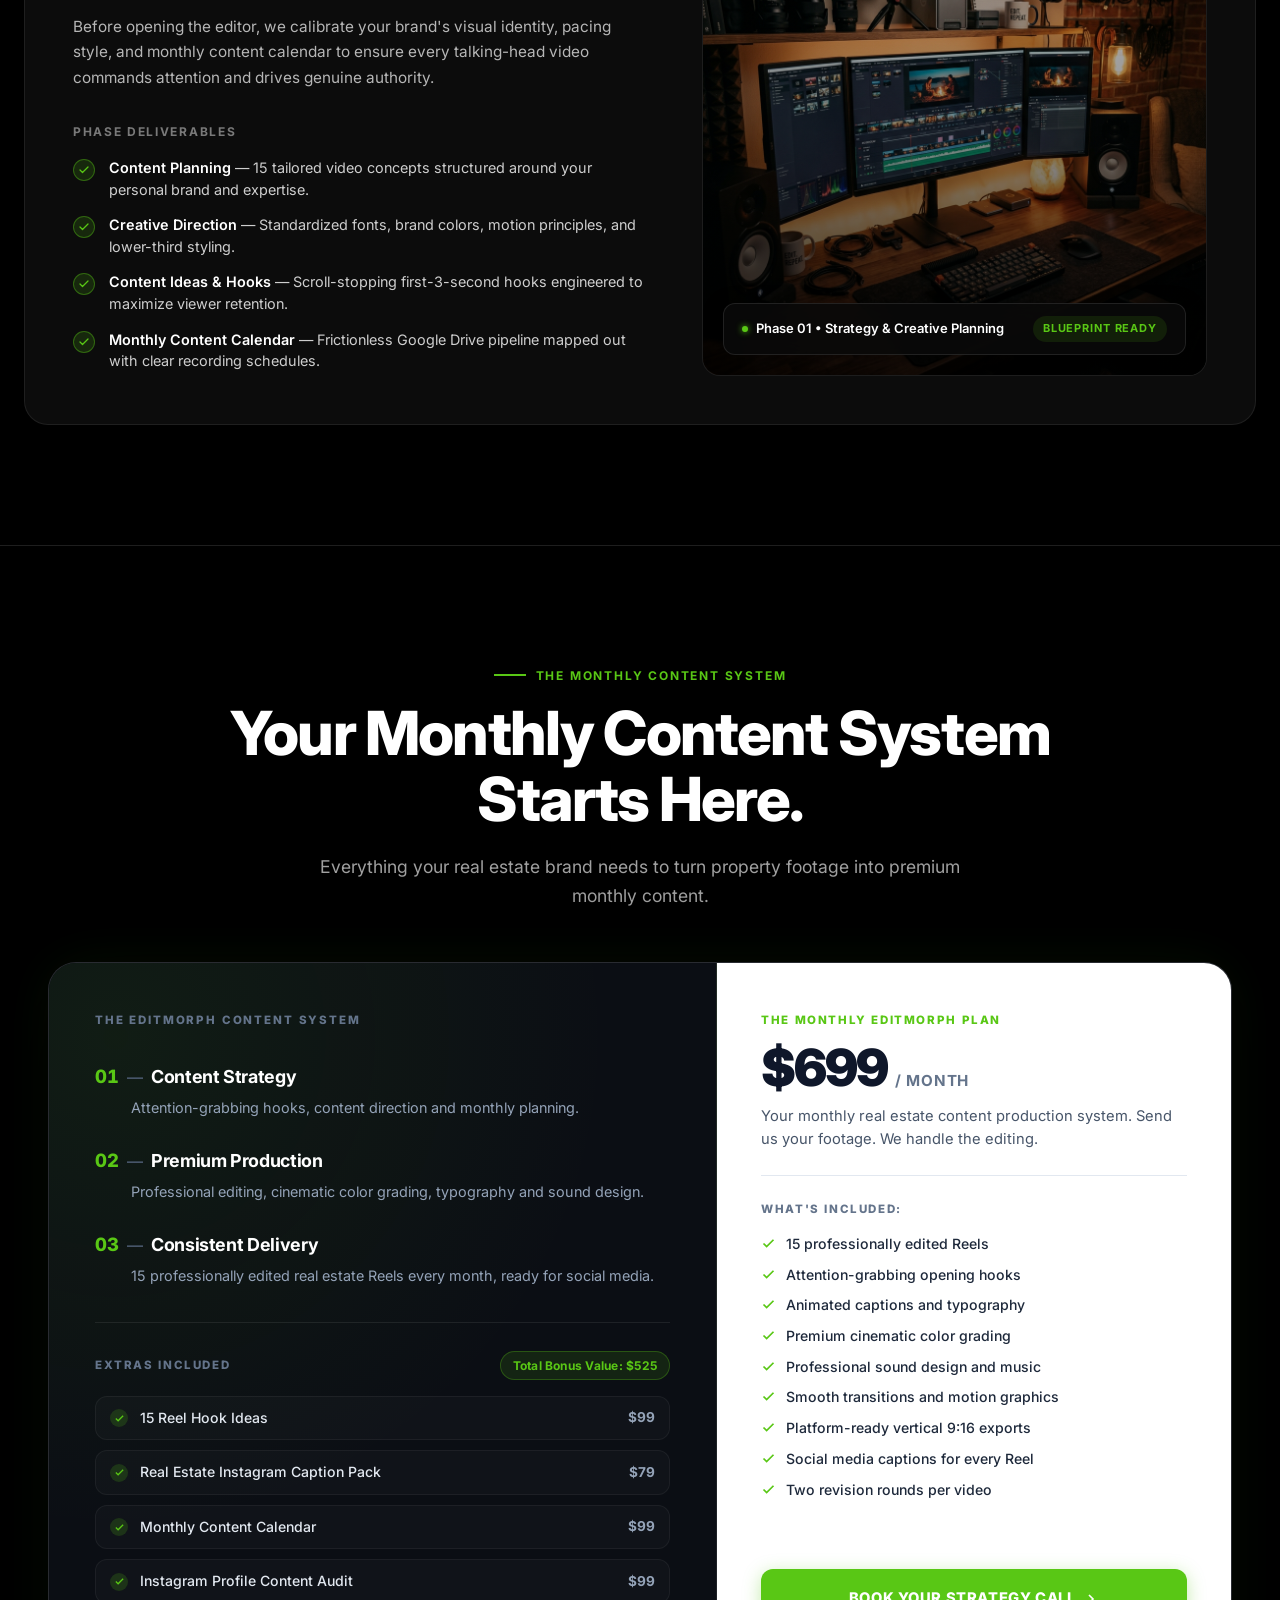
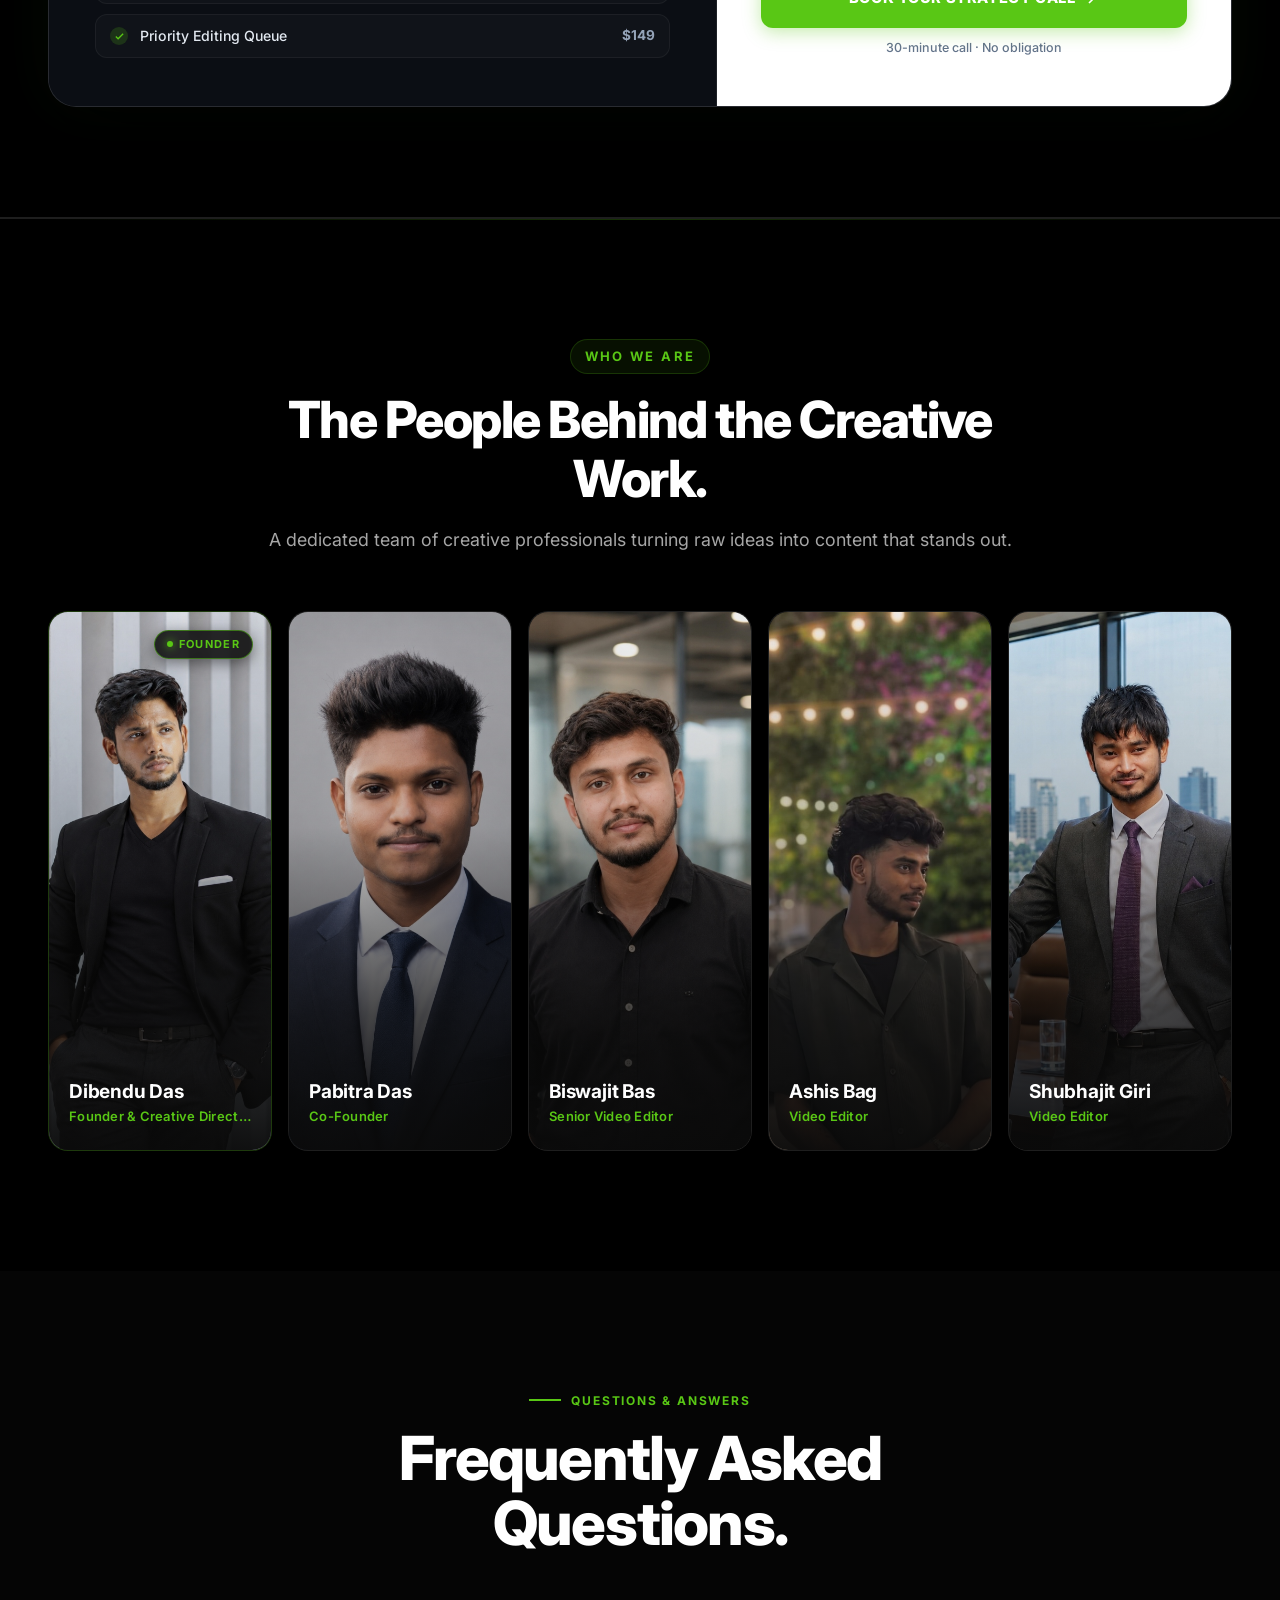
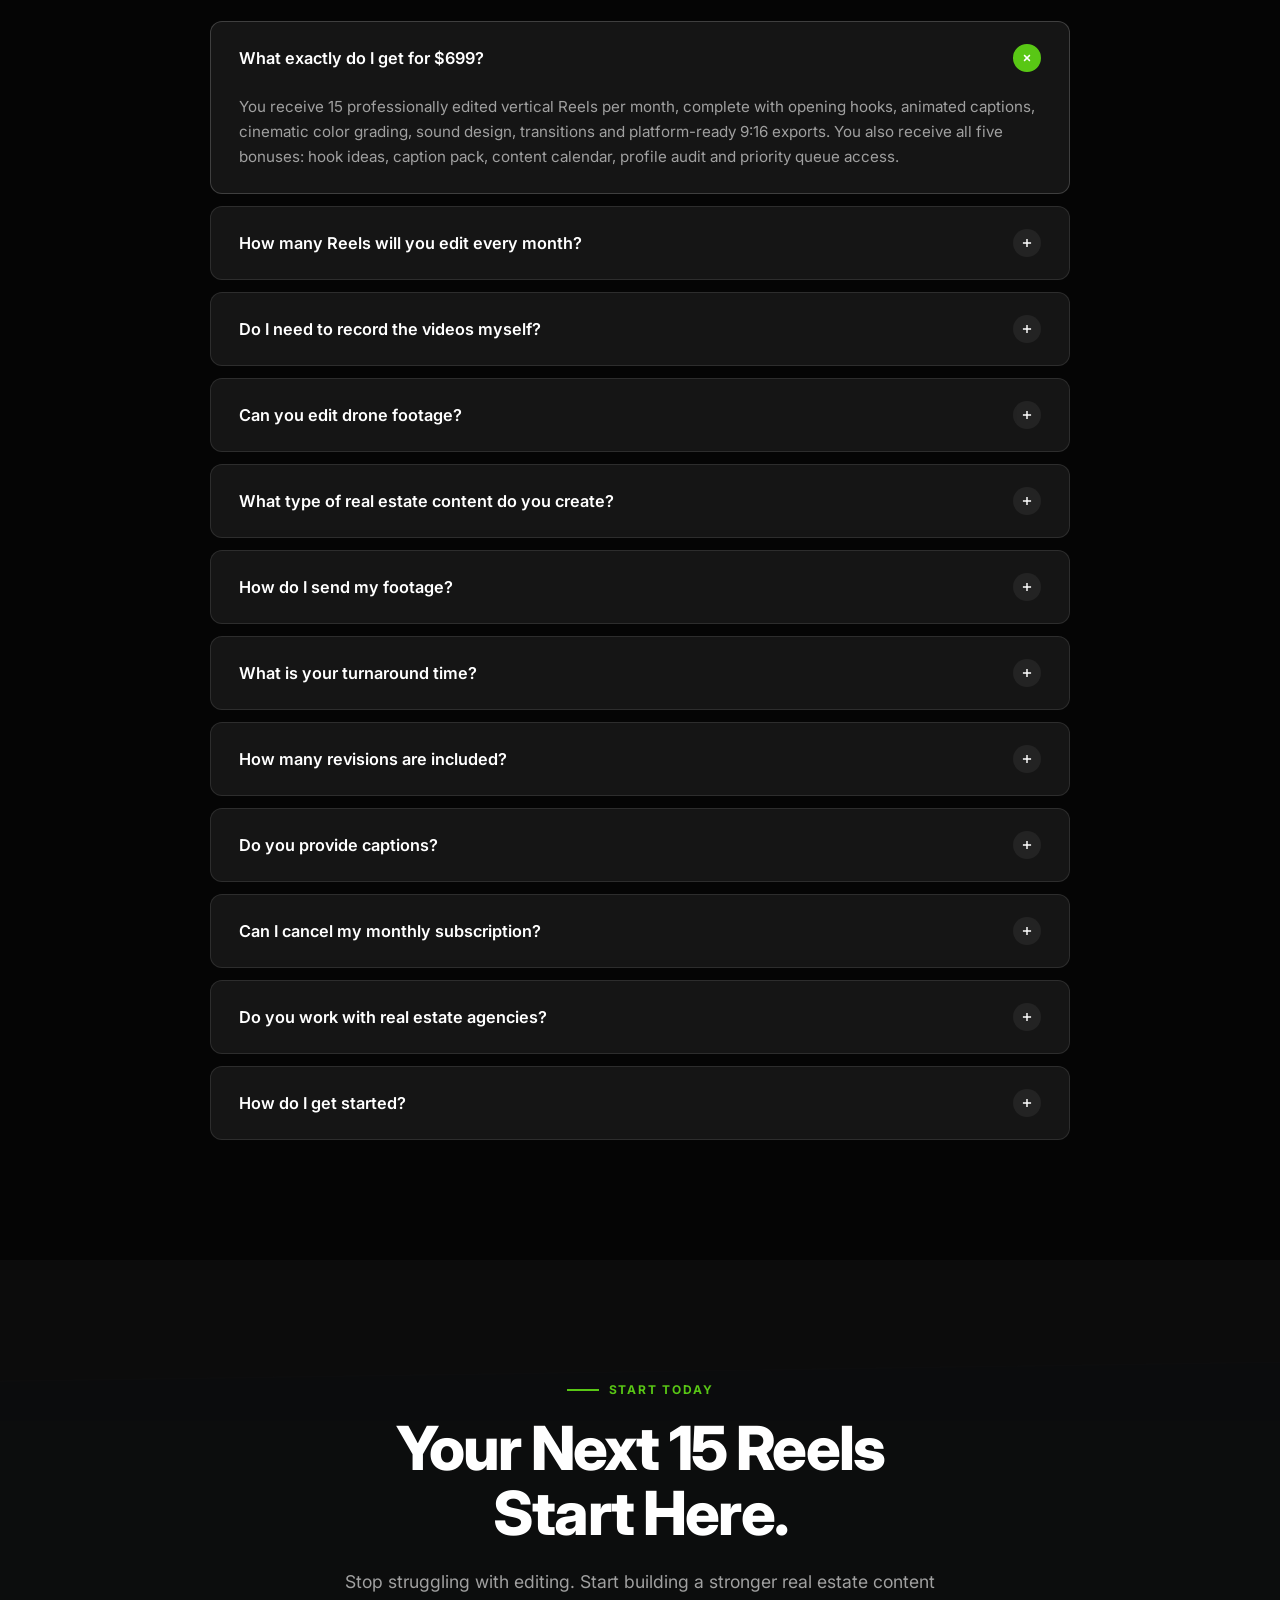
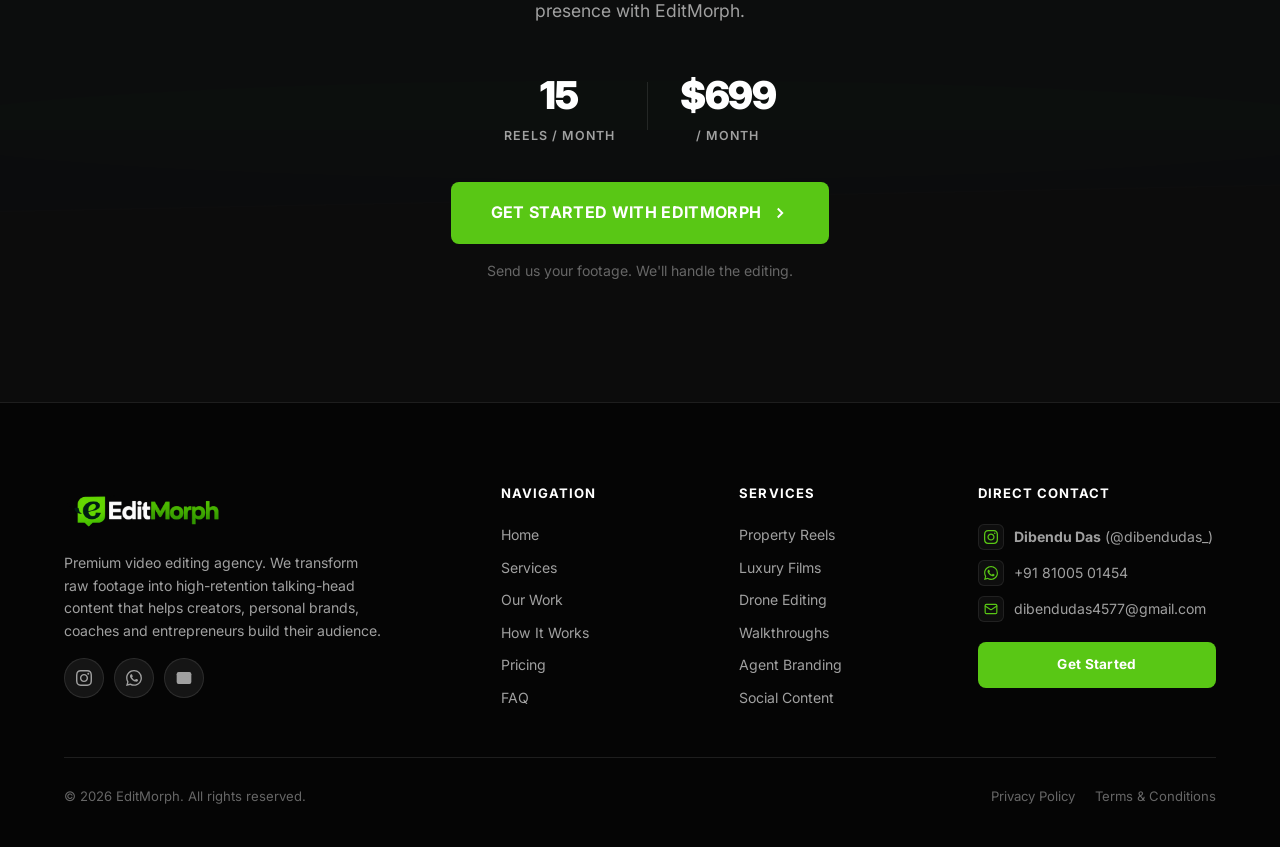
==== commit 62489144: "Update team image source paths directly to the 5 exact uploaded image filenames with cache busting" ====
--- a/index.html
+++ b/index.html
@@ -1118,7 +1118,7 @@
           <!-- Member 1: Dibendu Das (Founder & Creative Director) -->
           <article class="team-card team-card-founder" id="team-dibendu" tabindex="0" role="button" aria-expanded="false" aria-label="Dibendu Das — Founder &amp; Creative Director">
             <div class="team-image-wrap">
-              <img src="assets/images/team/dibendu-das.jpg" alt="Dibendu Das — Founder &amp; Creative Director" loading="lazy" class="team-img">
+              <img src="assets/images/team/Dibendu%20Das%20-%20Founder%20and%20creative%20Director(1).png?v=20261125b" alt="Dibendu Das — Founder &amp; Creative Director" loading="lazy" class="team-img">
               <div class="team-image-overlay" aria-hidden="true"></div>
               <div class="team-founder-badge">
                 <span class="team-badge-dot" aria-hidden="true"></span>
@@ -1134,7 +1134,7 @@
           <!-- Member 2: Pabitra Das (Co-Founder) -->
           <article class="team-card" id="team-pabitra" tabindex="0" role="button" aria-expanded="false" aria-label="Pabitra Das — Co-Founder">
             <div class="team-image-wrap">
-              <img src="assets/images/team/pabitra-das.jpg" alt="Pabitra Das — Co-Founder" loading="lazy" class="team-img">
+              <img src="assets/images/team/Pabitra%20Das%20-%20Co-Founder(1).png?v=20261125b" alt="Pabitra Das — Co-Founder" loading="lazy" class="team-img">
               <div class="team-image-overlay" aria-hidden="true"></div>
             </div>
             <div class="team-info">
@@ -1146,7 +1146,7 @@
           <!-- Member 3: Biswajit Bas (Senior Video Editor) -->
           <article class="team-card" id="team-biswajit" tabindex="0" role="button" aria-expanded="false" aria-label="Biswajit Bas — Senior Video Editor">
             <div class="team-image-wrap">
-              <img src="assets/images/team/biswajit.jpg" alt="Biswajit Bas — Senior Video Editor" loading="lazy" class="team-img">
+              <img src="assets/images/team/Sinior%20Video%20editor%20biswajit(1).png?v=20261125b" alt="Biswajit Bas — Senior Video Editor" loading="lazy" class="team-img">
               <div class="team-image-overlay" aria-hidden="true"></div>
             </div>
             <div class="team-info">
@@ -1158,7 +1158,7 @@
           <!-- Member 4: Ashis Bag (Video Editor) -->
           <article class="team-card" id="team-ashis" tabindex="0" role="button" aria-expanded="false" aria-label="Ashis Bag — Video Editor">
             <div class="team-image-wrap">
-              <img src="assets/images/team/ashis.jpg" alt="Ashis Bag — Video Editor" loading="lazy" class="team-img">
+              <img src="assets/images/team/Ashis%20Video%20Editor(1).png?v=20261125b" alt="Ashis Bag — Video Editor" loading="lazy" class="team-img">
               <div class="team-image-overlay" aria-hidden="true"></div>
             </div>
             <div class="team-info">
@@ -1170,7 +1170,7 @@
           <!-- Member 5: Shubhajit Giri (Video Editor) -->
           <article class="team-card" id="team-shubhajit" tabindex="0" role="button" aria-expanded="false" aria-label="Shubhajit Giri — Video Editor">
             <div class="team-image-wrap">
-              <img src="assets/images/team/shubhajit.jpg" alt="Shubhajit Giri — Video Editor" loading="lazy" class="team-img">
+              <img src="assets/images/team/Video%20Editor%20shubhajit(1).jpg?v=20261125b" alt="Shubhajit Giri — Video Editor" loading="lazy" class="team-img">
               <div class="team-image-overlay" aria-hidden="true"></div>
             </div>
             <div class="team-info">
--- a/css/styles.css
+++ b/css/styles.css
@@ -4438,7 +4438,7 @@
   align-items: stretch;
   gap: 16px;
   width: 100%;
-  height: 520px;
+  height: 540px;
   position: relative;
 }
 
@@ -4454,30 +4454,33 @@
   border: 1px solid rgba(255, 255, 255, 0.08);
   cursor: pointer;
   outline: none;
-  transition: flex 0.65s cubic-bezier(0.16, 1, 0.3, 1),
+  transition: flex 0.7s cubic-bezier(0.16, 1, 0.3, 1),
               border-color 0.45s ease,
               box-shadow 0.45s ease,
               filter 0.5s ease,
+              opacity 0.5s ease,
               transform 0.45s ease;
   user-select: none;
   -webkit-tap-highlight-color: transparent;
 }
 
-/* When ANY card in the grid is hovered, shrink non-hovered sibling cards */
+/* When ANY card in the grid is hovered on desktop, shrink non-hovered sibling cards */
 @media (hover: hover) and (pointer: fine) {
   .team-grid:hover .team-card:not(:hover) {
     flex: 0.65 1 0px;
-    filter: brightness(0.65) contrast(0.95);
+    filter: brightness(0.6) contrast(0.95);
+    opacity: 0.75;
     border-color: rgba(255, 255, 255, 0.04);
   }
 
   /* The Hovered Card Expands Significantly */
   .team-card:hover {
-    flex: 3.2 1 0px;
-    border-color: rgba(89, 199, 21, 0.7);
-    box-shadow: 0 24px 60px rgba(0, 0, 0, 0.85),
-                0 0 35px rgba(89, 199, 21, 0.2);
+    flex: 3.5 1 0px;
+    border-color: rgba(89, 199, 21, 0.85);
+    box-shadow: 0 24px 60px rgba(0, 0, 0, 0.9),
+                0 0 35px rgba(89, 199, 21, 0.25);
     filter: brightness(1);
+    opacity: 1;
     transform: translateY(-2px);
     z-index: 5;
   }
@@ -4485,18 +4488,19 @@
 
 /* Programmatic / Touch Expanded State (for mobile or active click) */
 .team-card.is-expanded {
-  flex: 3.2 1 0px !important;
-  border-color: rgba(89, 199, 21, 0.75) !important;
-  box-shadow: 0 24px 60px rgba(0, 0, 0, 0.85),
-              0 0 35px rgba(89, 199, 21, 0.2) !important;
+  flex: 3.5 1 0px !important;
+  border-color: rgba(89, 199, 21, 0.85) !important;
+  box-shadow: 0 24px 60px rgba(0, 0, 0, 0.9),
+              0 0 35px rgba(89, 199, 21, 0.25) !important;
   filter: brightness(1) !important;
+  opacity: 1 !important;
   transform: translateY(-2px);
   z-index: 5;
 }
 
 /* Primary Founder Profile Distinction */
 .team-card-founder {
-  border-color: rgba(89, 199, 21, 0.22);
+  border-color: rgba(89, 199, 21, 0.25);
 }
 
 .team-founder-badge {
@@ -4615,12 +4619,12 @@
 
 .team-card:hover .team-name,
 .team-card.is-expanded .team-name {
-  font-size: 1.5rem;
+  font-size: 1.55rem;
 }
 
 .team-card:hover .team-role,
 .team-card.is-expanded .team-role {
-  font-size: 0.9375rem;
+  font-size: 0.95rem;
 }
 
 /* Mobile Touch / Swipe Hint */
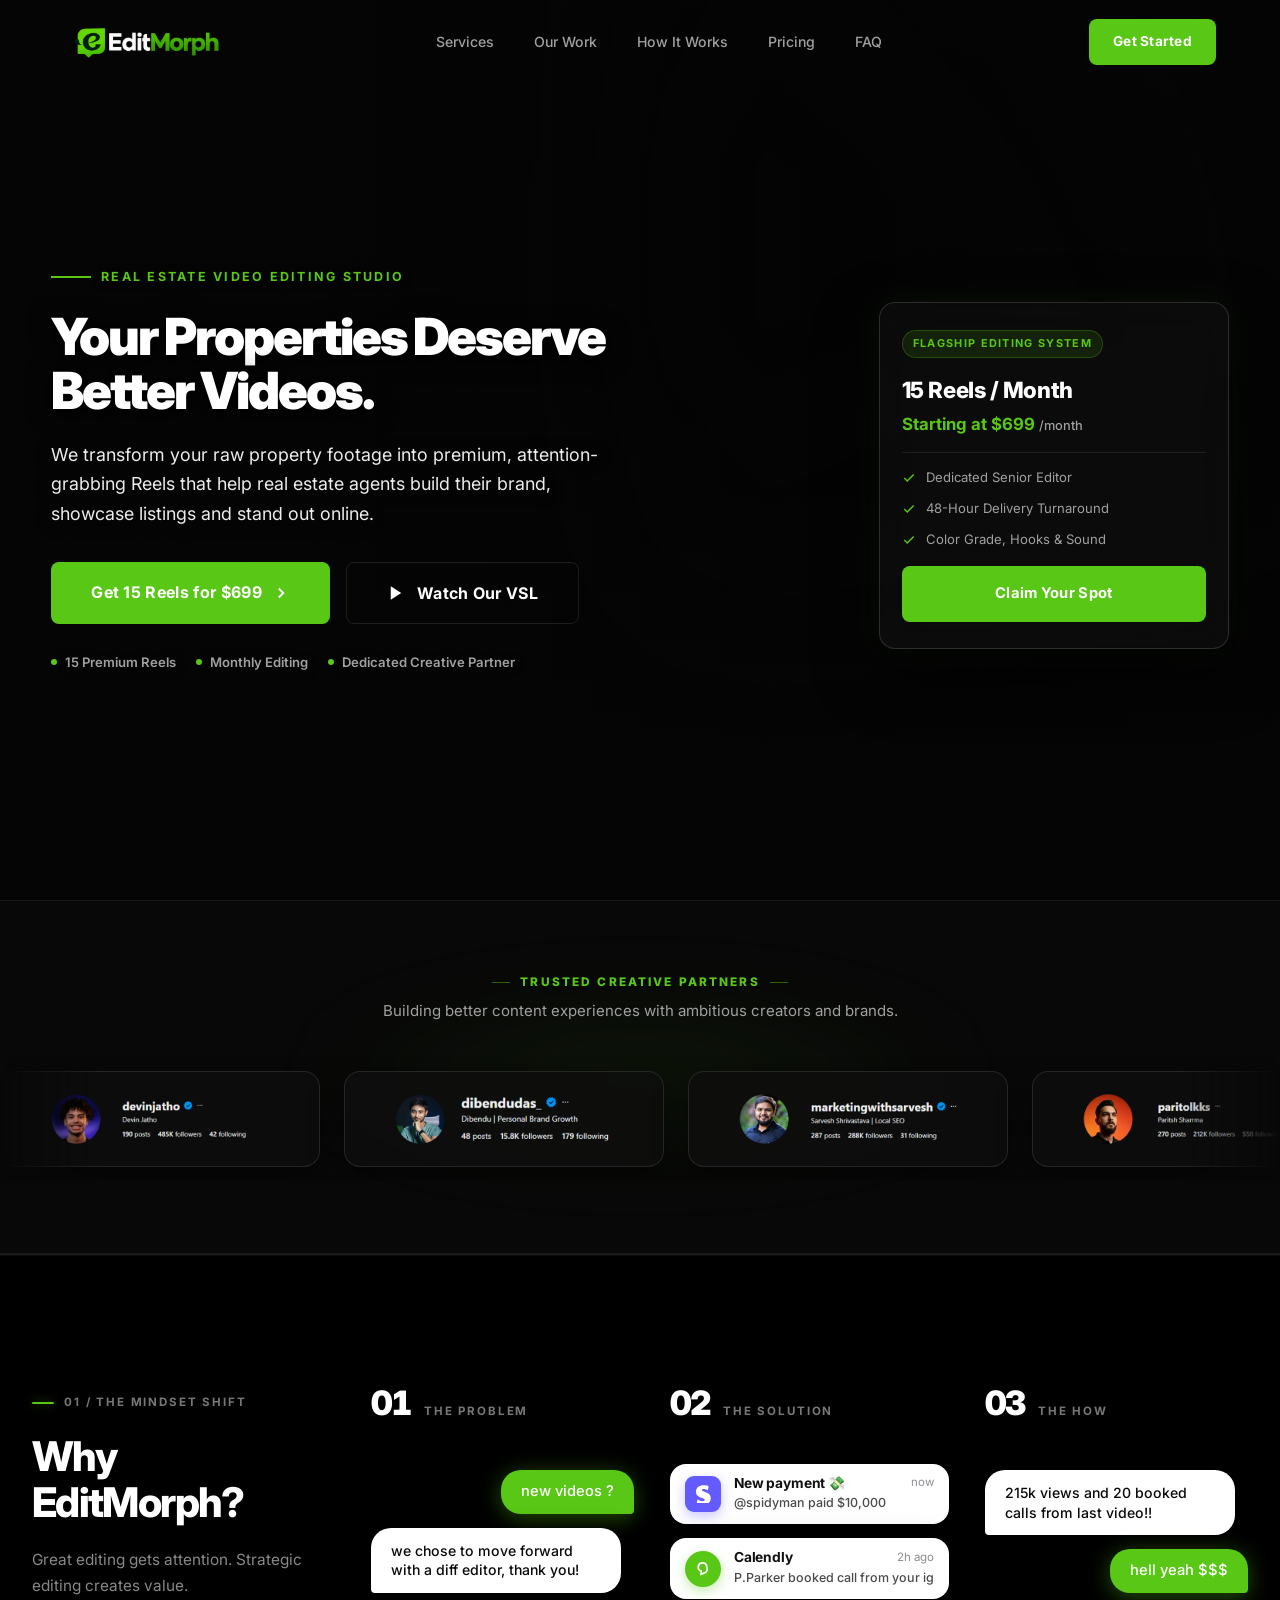
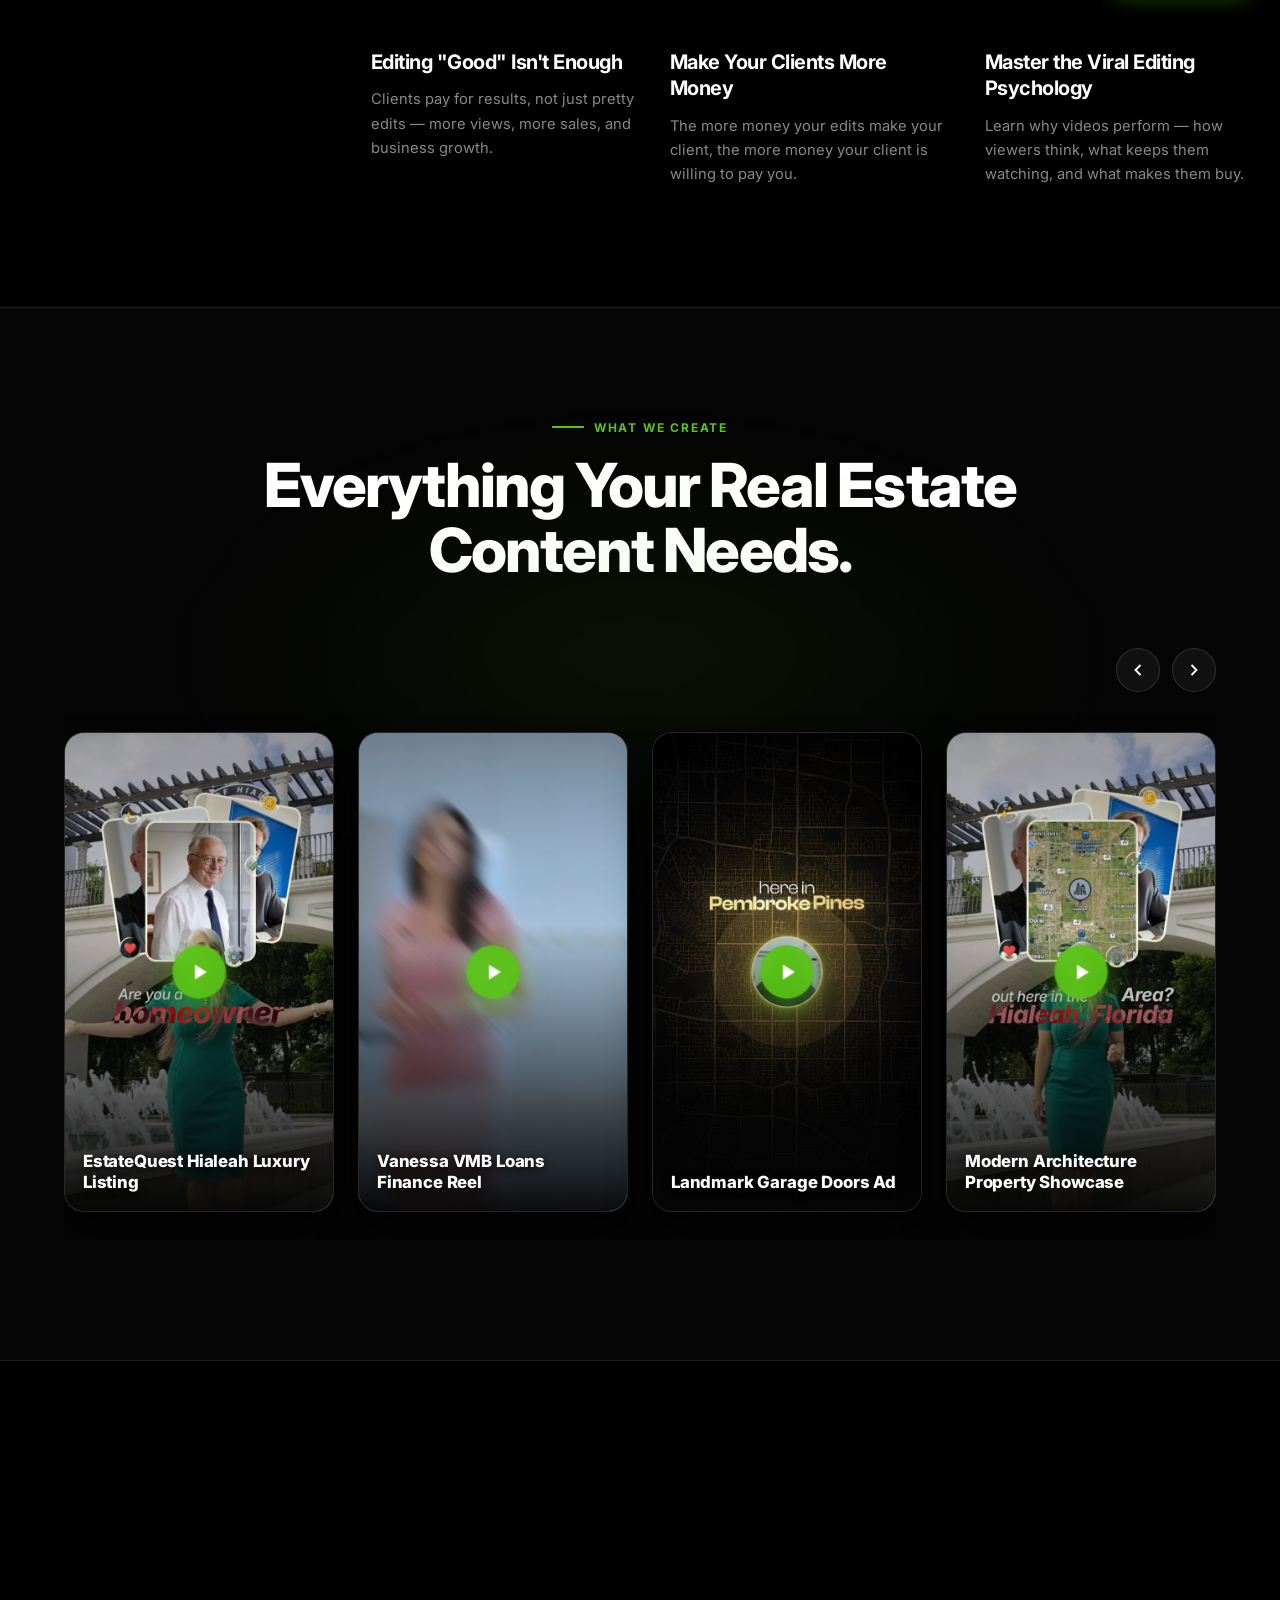
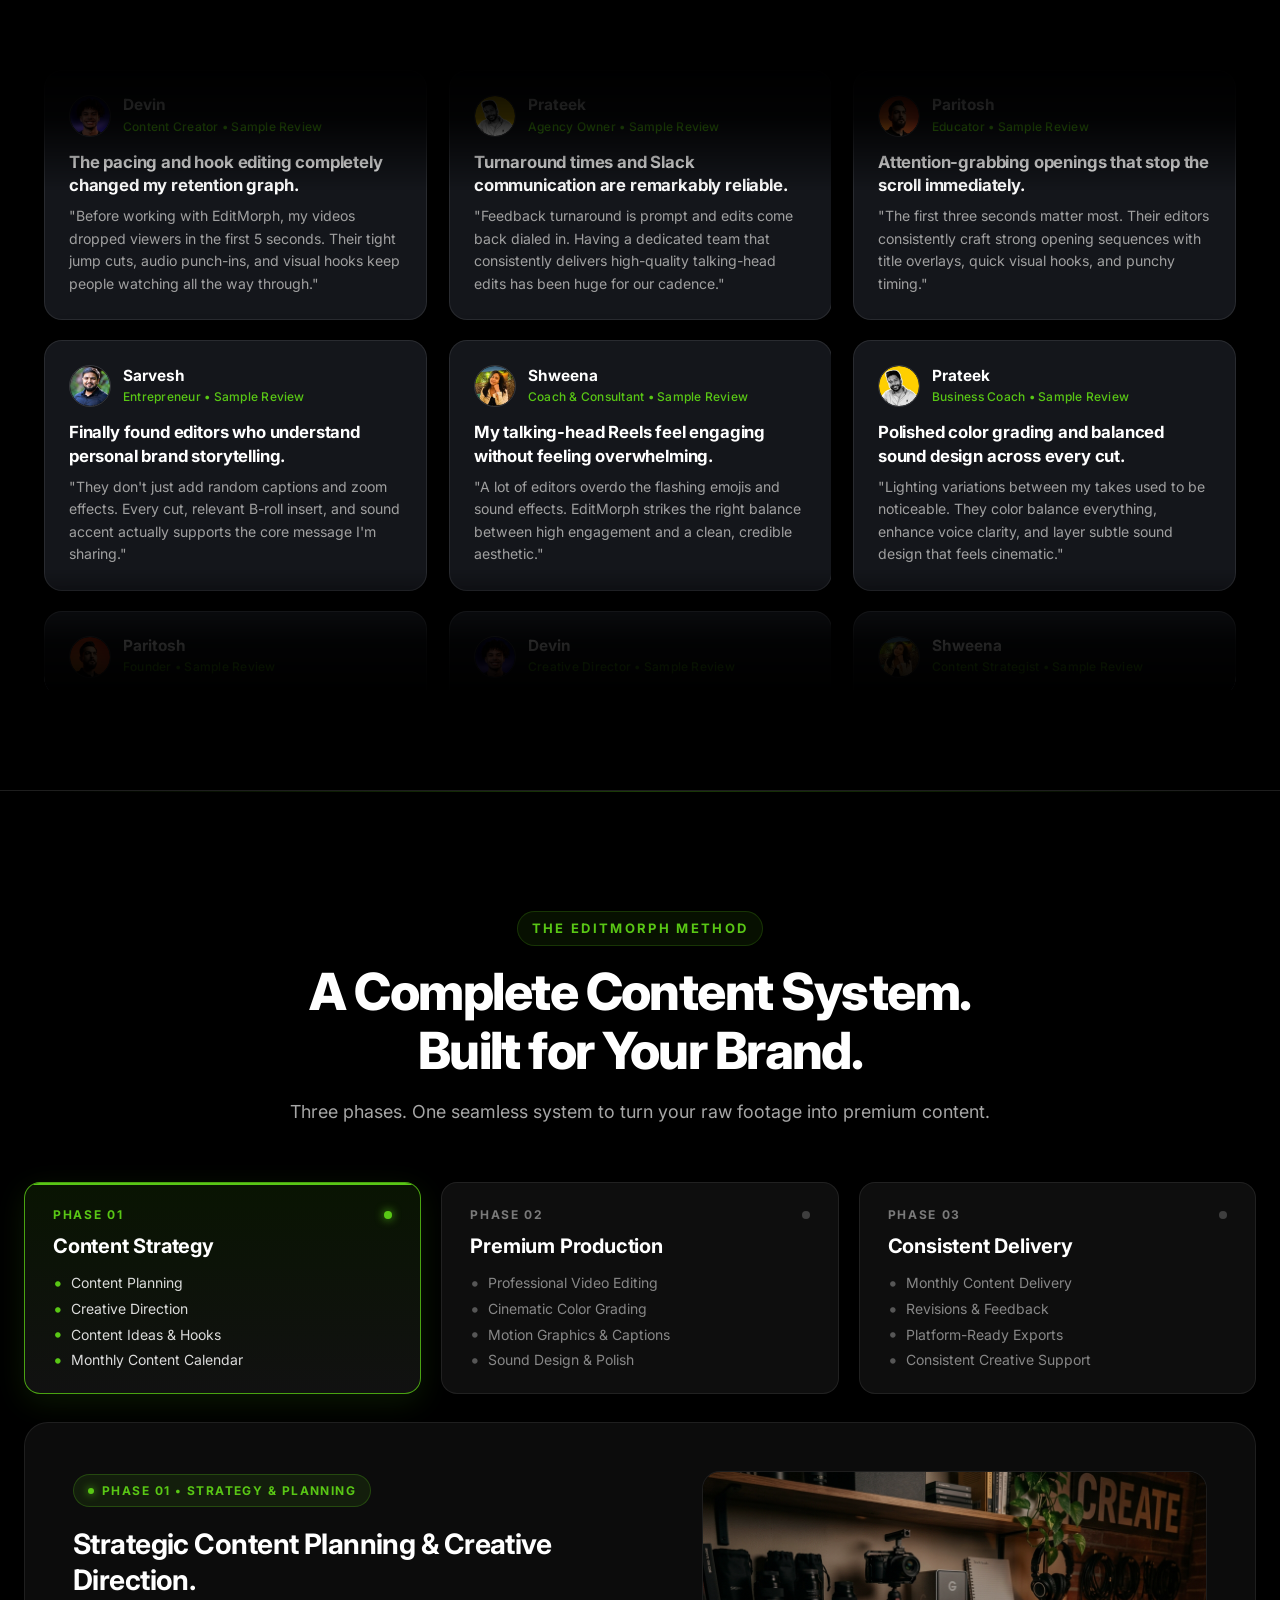
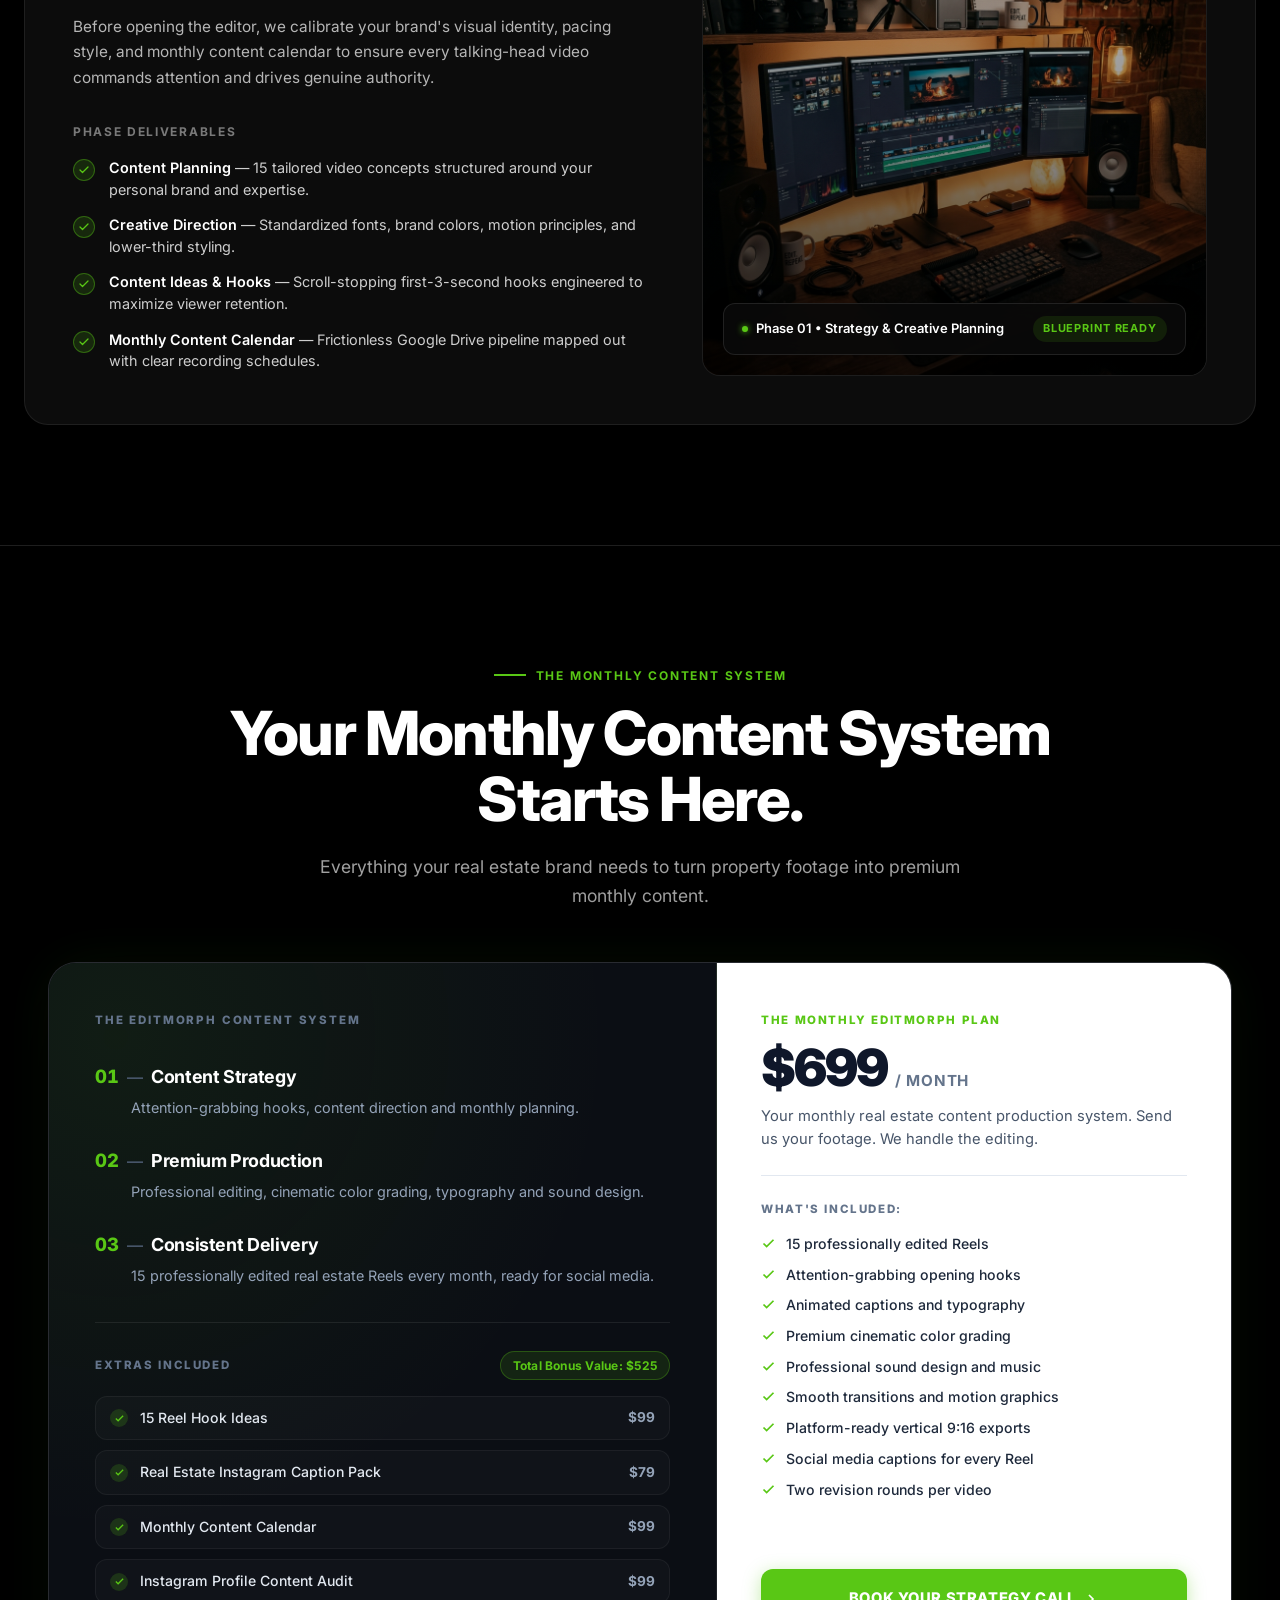
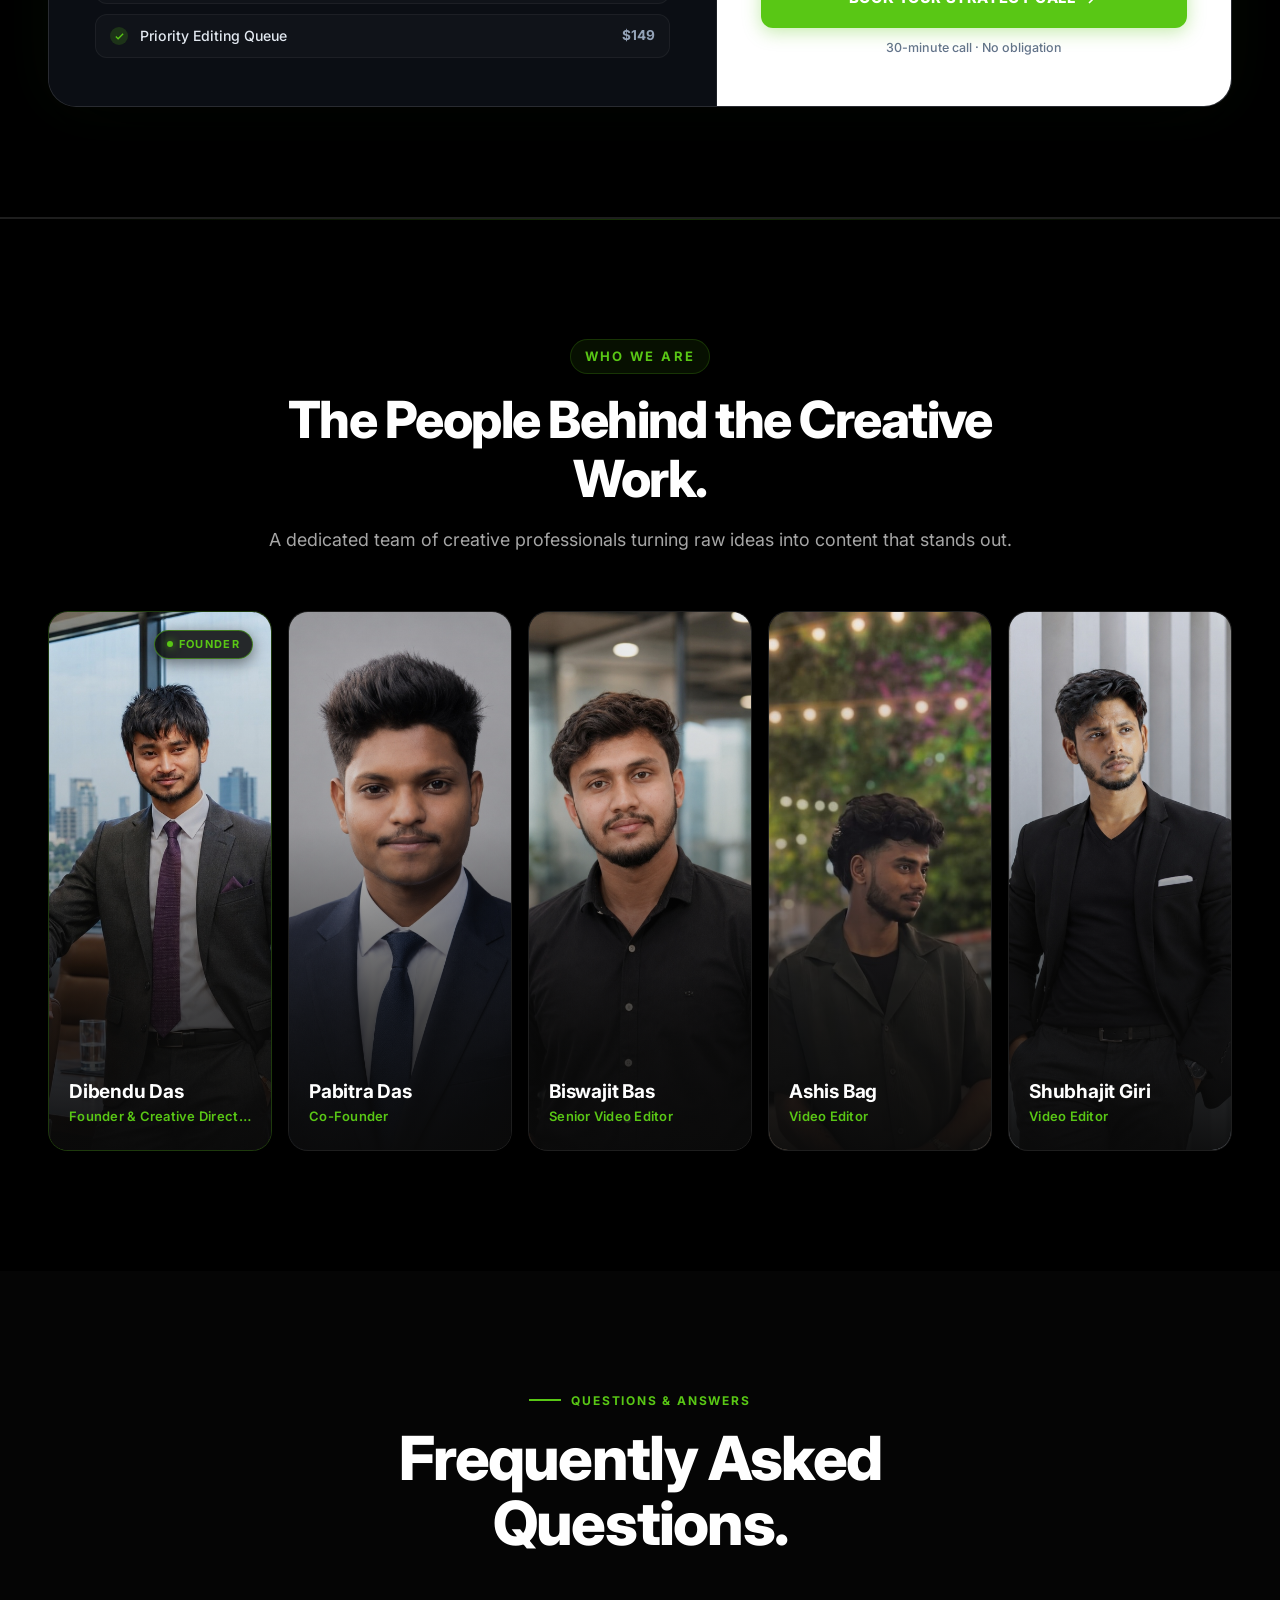
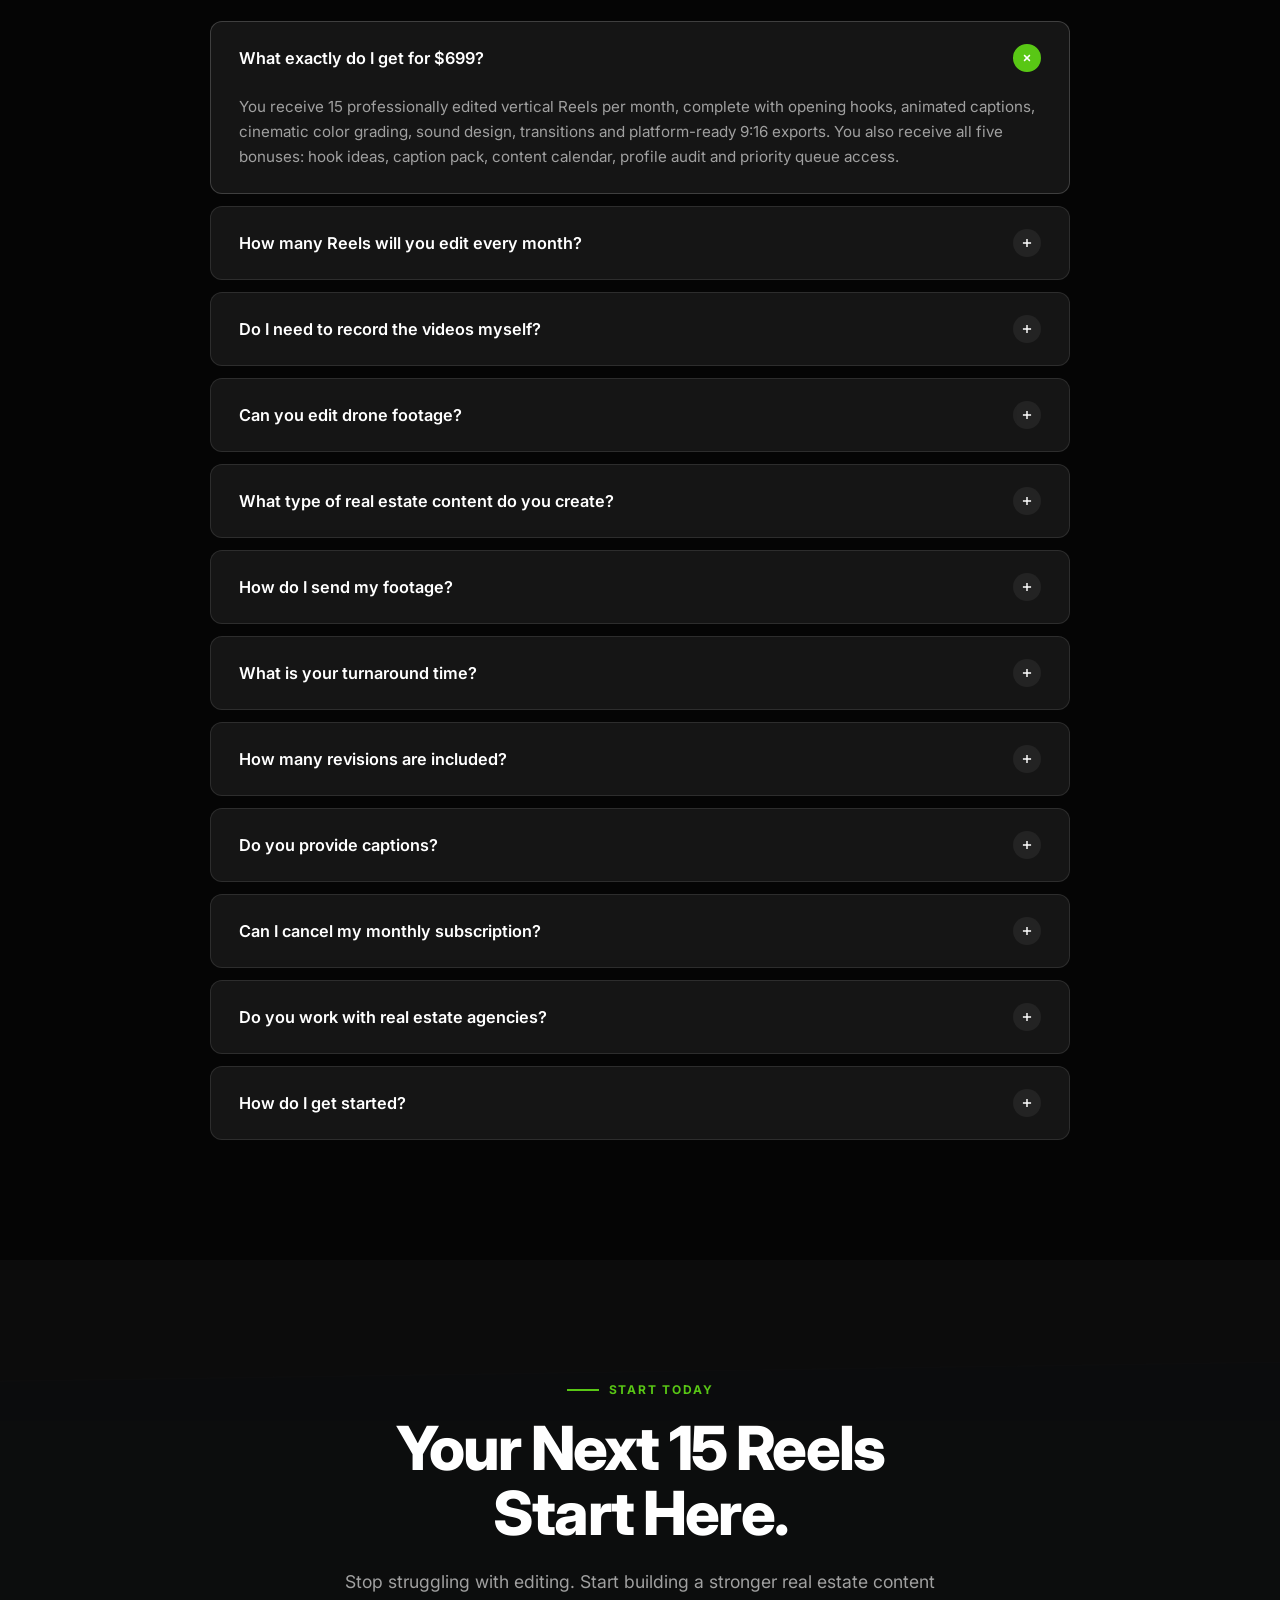
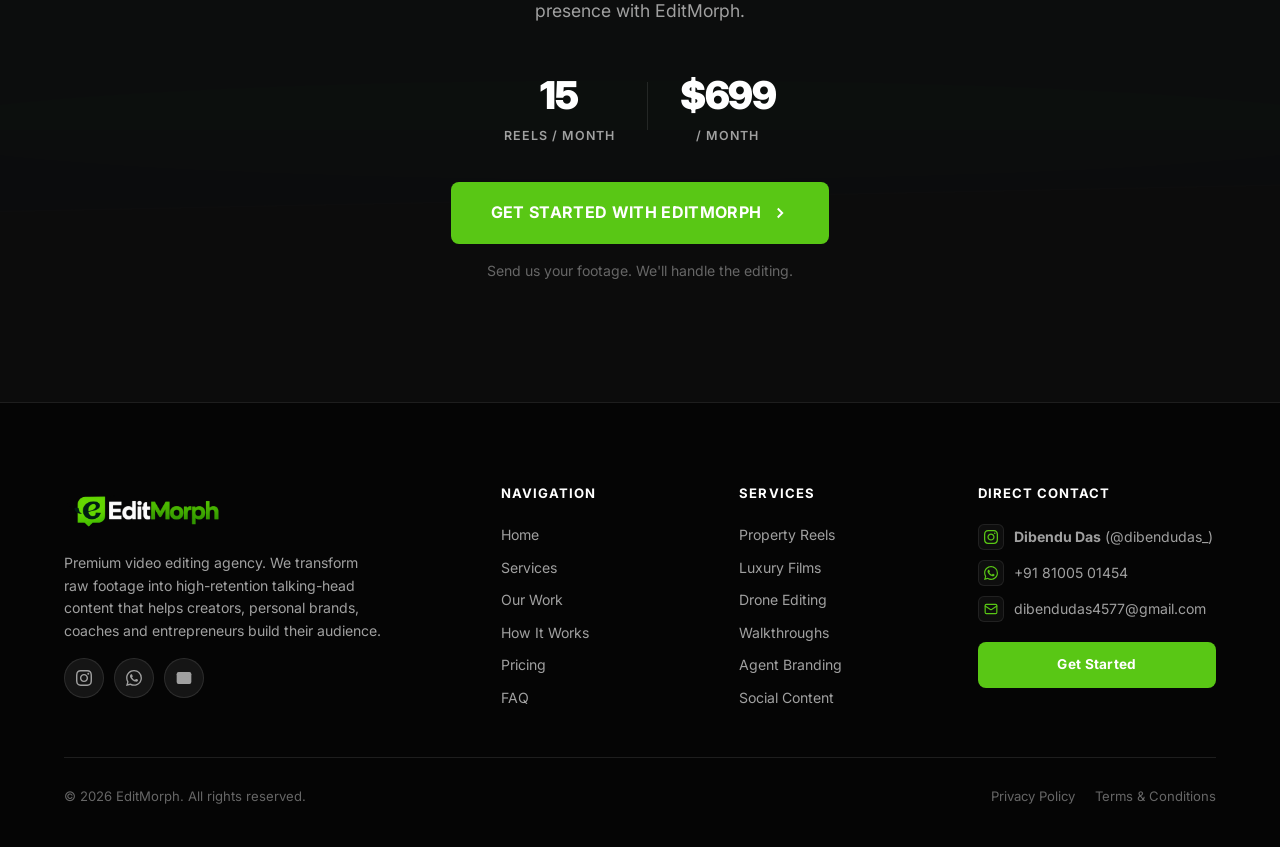
==== commit 8866176a: "Set confirmed Dibendu Das portrait to 1st card and map Shubhajit Giri portrait to 5th card" ====
--- a/index.html
+++ b/index.html
@@ -1118,7 +1118,7 @@
           <!-- Member 1: Dibendu Das (Founder & Creative Director) -->
           <article class="team-card team-card-founder" id="team-dibendu" tabindex="0" role="button" aria-expanded="false" aria-label="Dibendu Das — Founder &amp; Creative Director">
             <div class="team-image-wrap">
-              <img src="assets/images/team/Dibendu%20Das%20-%20Founder%20and%20creative%20Director(1).png?v=20261125b" alt="Dibendu Das — Founder &amp; Creative Director" loading="lazy" class="team-img">
+              <img src="assets/images/team/Dibendu%20Das%20-%20Founder%20and%20creative%20Director(1).png?v=20261125c" alt="Dibendu Das — Founder &amp; Creative Director" loading="lazy" class="team-img">
               <div class="team-image-overlay" aria-hidden="true"></div>
               <div class="team-founder-badge">
                 <span class="team-badge-dot" aria-hidden="true"></span>
@@ -1134,7 +1134,7 @@
           <!-- Member 2: Pabitra Das (Co-Founder) -->
           <article class="team-card" id="team-pabitra" tabindex="0" role="button" aria-expanded="false" aria-label="Pabitra Das — Co-Founder">
             <div class="team-image-wrap">
-              <img src="assets/images/team/Pabitra%20Das%20-%20Co-Founder(1).png?v=20261125b" alt="Pabitra Das — Co-Founder" loading="lazy" class="team-img">
+              <img src="assets/images/team/Pabitra%20Das%20-%20Co-Founder(1).png?v=20261125c" alt="Pabitra Das — Co-Founder" loading="lazy" class="team-img">
               <div class="team-image-overlay" aria-hidden="true"></div>
             </div>
             <div class="team-info">
@@ -1146,7 +1146,7 @@
           <!-- Member 3: Biswajit Bas (Senior Video Editor) -->
           <article class="team-card" id="team-biswajit" tabindex="0" role="button" aria-expanded="false" aria-label="Biswajit Bas — Senior Video Editor">
             <div class="team-image-wrap">
-              <img src="assets/images/team/Sinior%20Video%20editor%20biswajit(1).png?v=20261125b" alt="Biswajit Bas — Senior Video Editor" loading="lazy" class="team-img">
+              <img src="assets/images/team/Sinior%20Video%20editor%20biswajit(1).png?v=20261125c" alt="Biswajit Bas — Senior Video Editor" loading="lazy" class="team-img">
               <div class="team-image-overlay" aria-hidden="true"></div>
             </div>
             <div class="team-info">
@@ -1158,7 +1158,7 @@
           <!-- Member 4: Ashis Bag (Video Editor) -->
           <article class="team-card" id="team-ashis" tabindex="0" role="button" aria-expanded="false" aria-label="Ashis Bag — Video Editor">
             <div class="team-image-wrap">
-              <img src="assets/images/team/Ashis%20Video%20Editor(1).png?v=20261125b" alt="Ashis Bag — Video Editor" loading="lazy" class="team-img">
+              <img src="assets/images/team/Ashis%20Video%20Editor(1).png?v=20261125c" alt="Ashis Bag — Video Editor" loading="lazy" class="team-img">
               <div class="team-image-overlay" aria-hidden="true"></div>
             </div>
             <div class="team-info">
@@ -1170,7 +1170,7 @@
           <!-- Member 5: Shubhajit Giri (Video Editor) -->
           <article class="team-card" id="team-shubhajit" tabindex="0" role="button" aria-expanded="false" aria-label="Shubhajit Giri — Video Editor">
             <div class="team-image-wrap">
-              <img src="assets/images/team/Video%20Editor%20shubhajit(1).jpg?v=20261125b" alt="Shubhajit Giri — Video Editor" loading="lazy" class="team-img">
+              <img src="assets/images/team/Video%20Editor%20shubhajit(1).jpg?v=20261125c" alt="Shubhajit Giri — Video Editor" loading="lazy" class="team-img">
               <div class="team-image-overlay" aria-hidden="true"></div>
             </div>
             <div class="team-info">
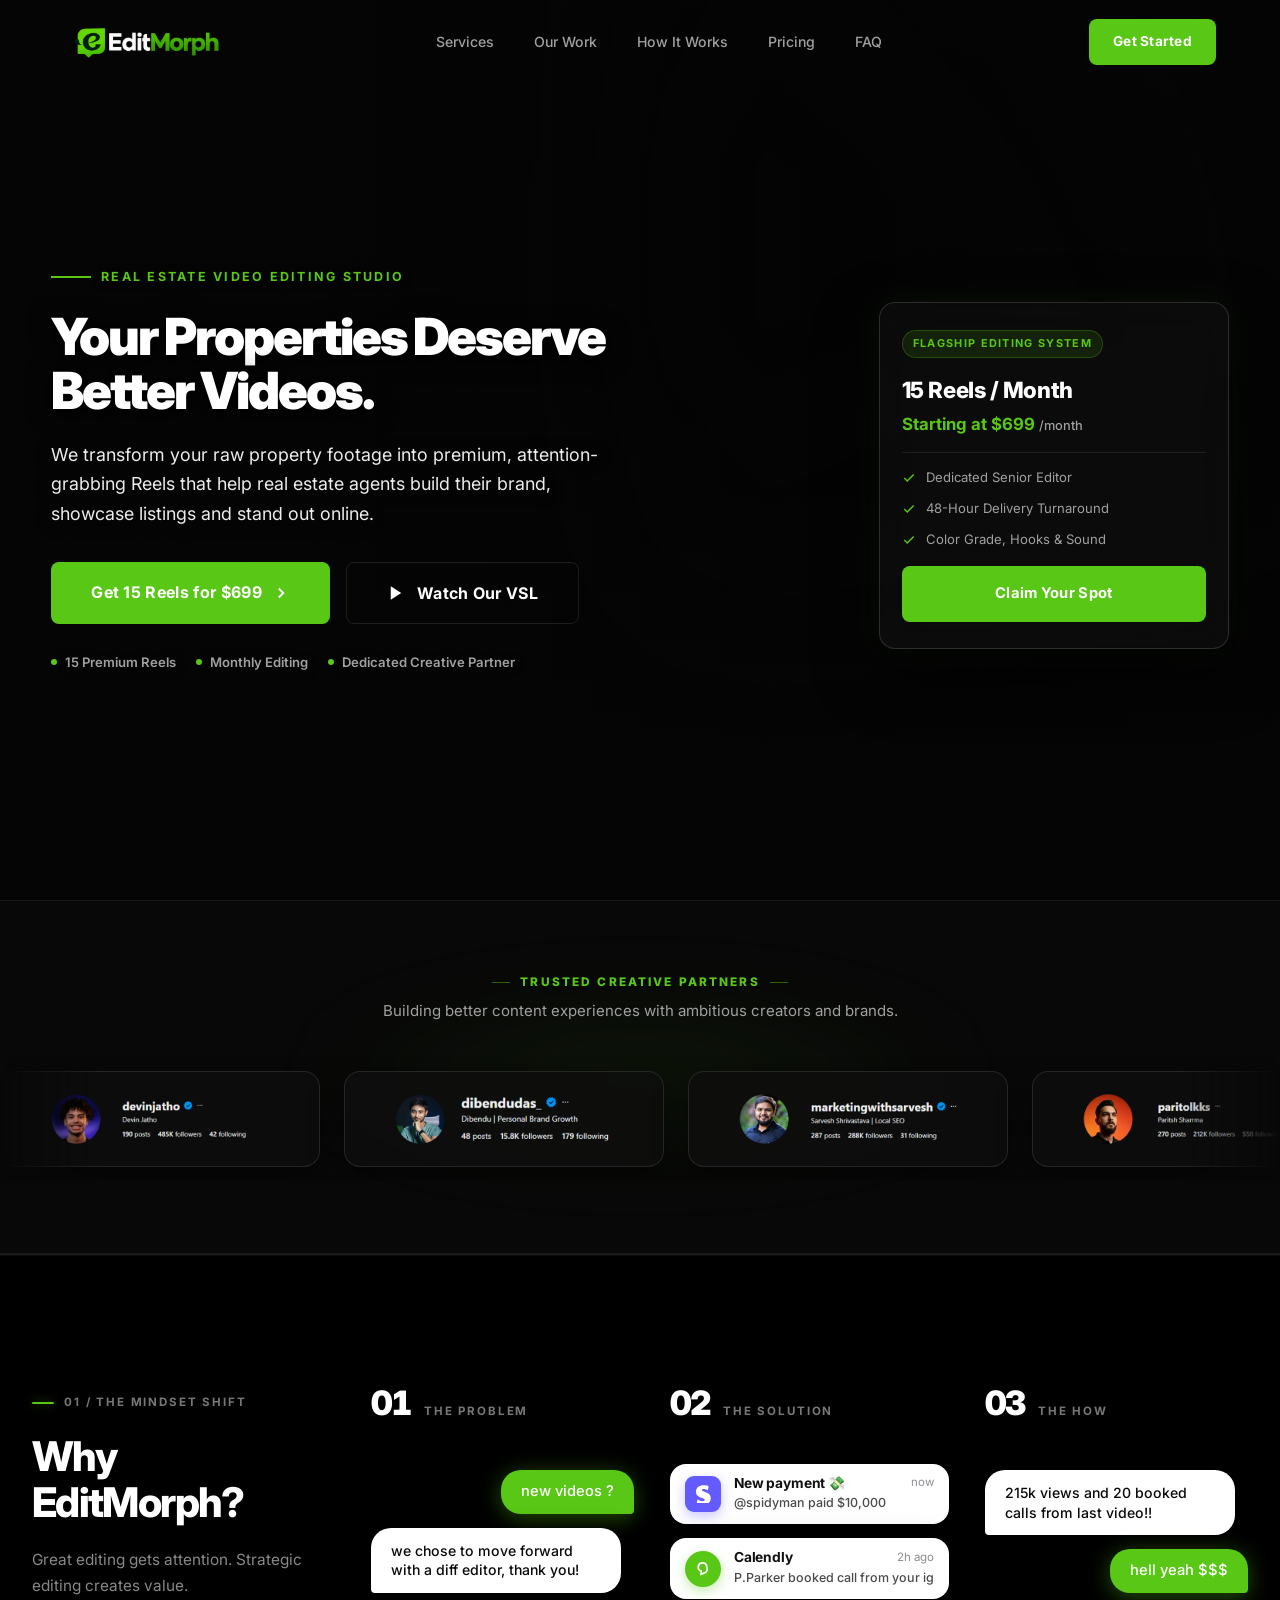
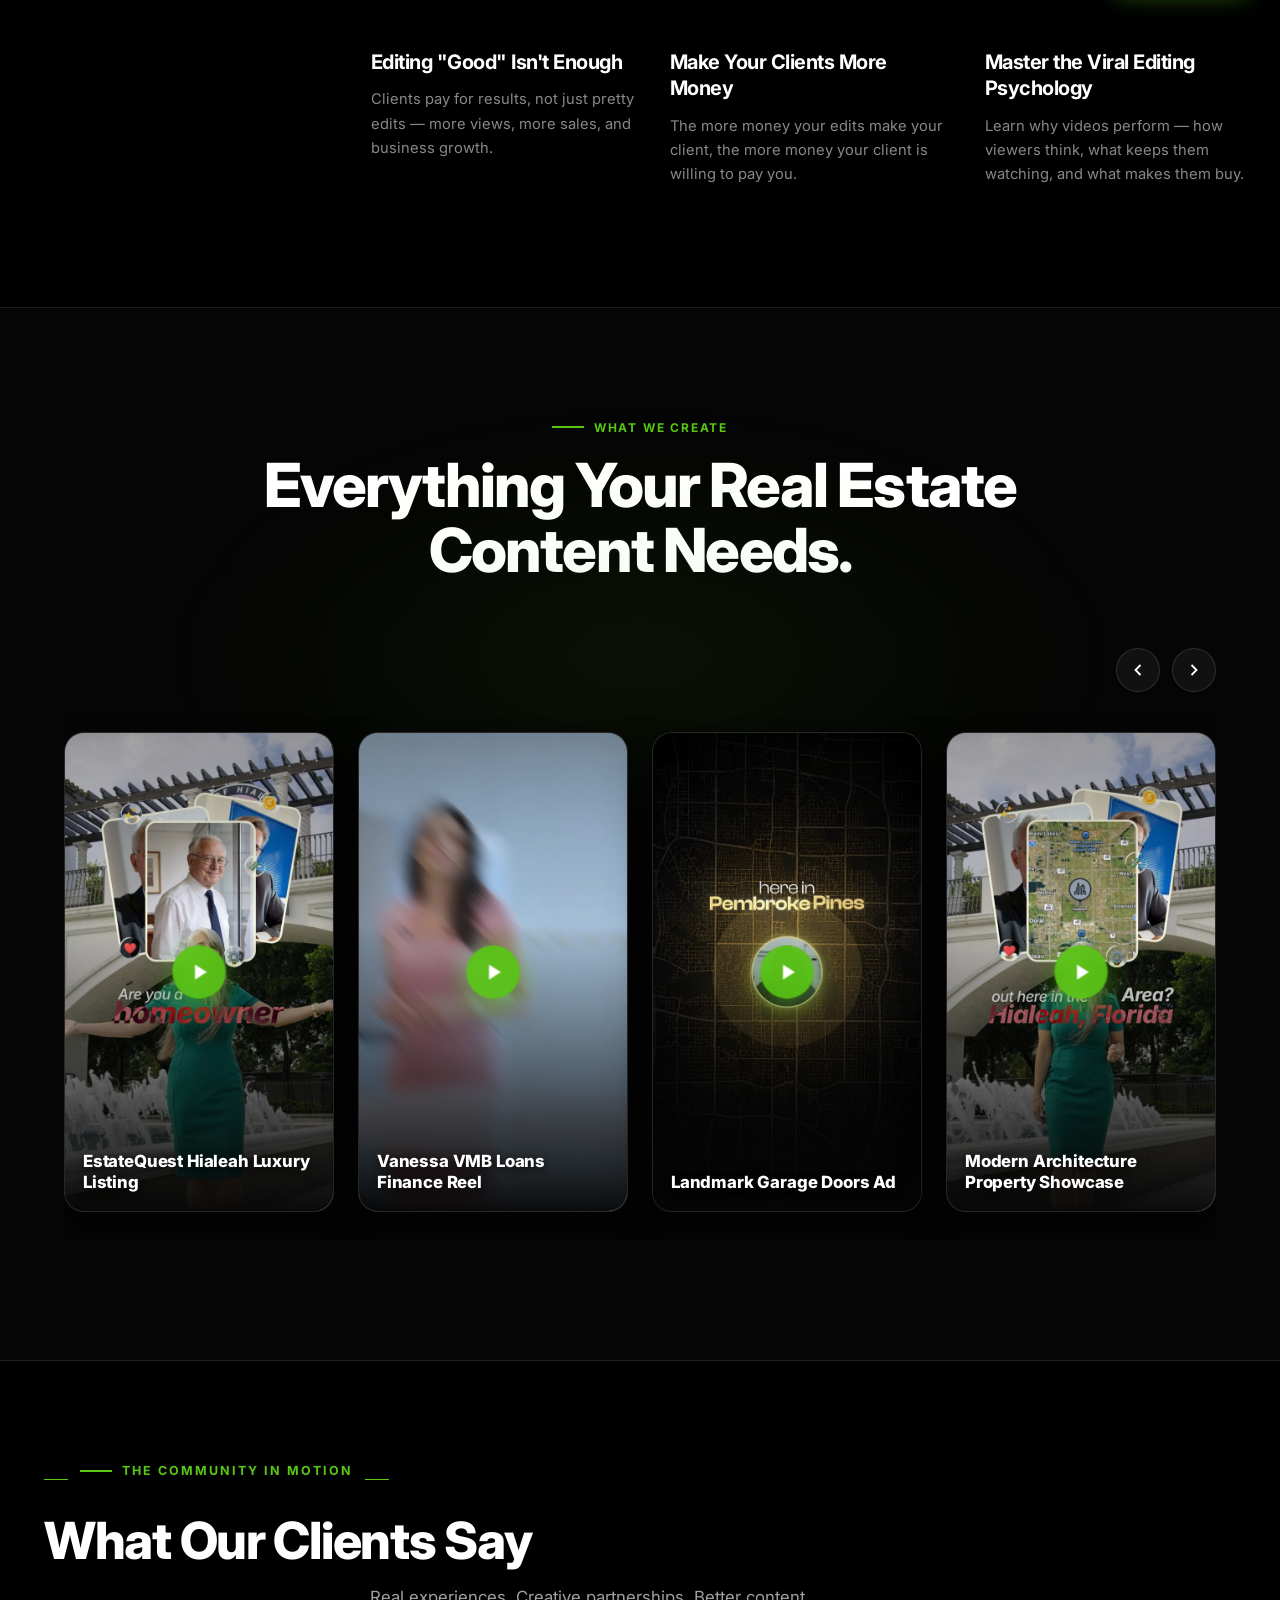
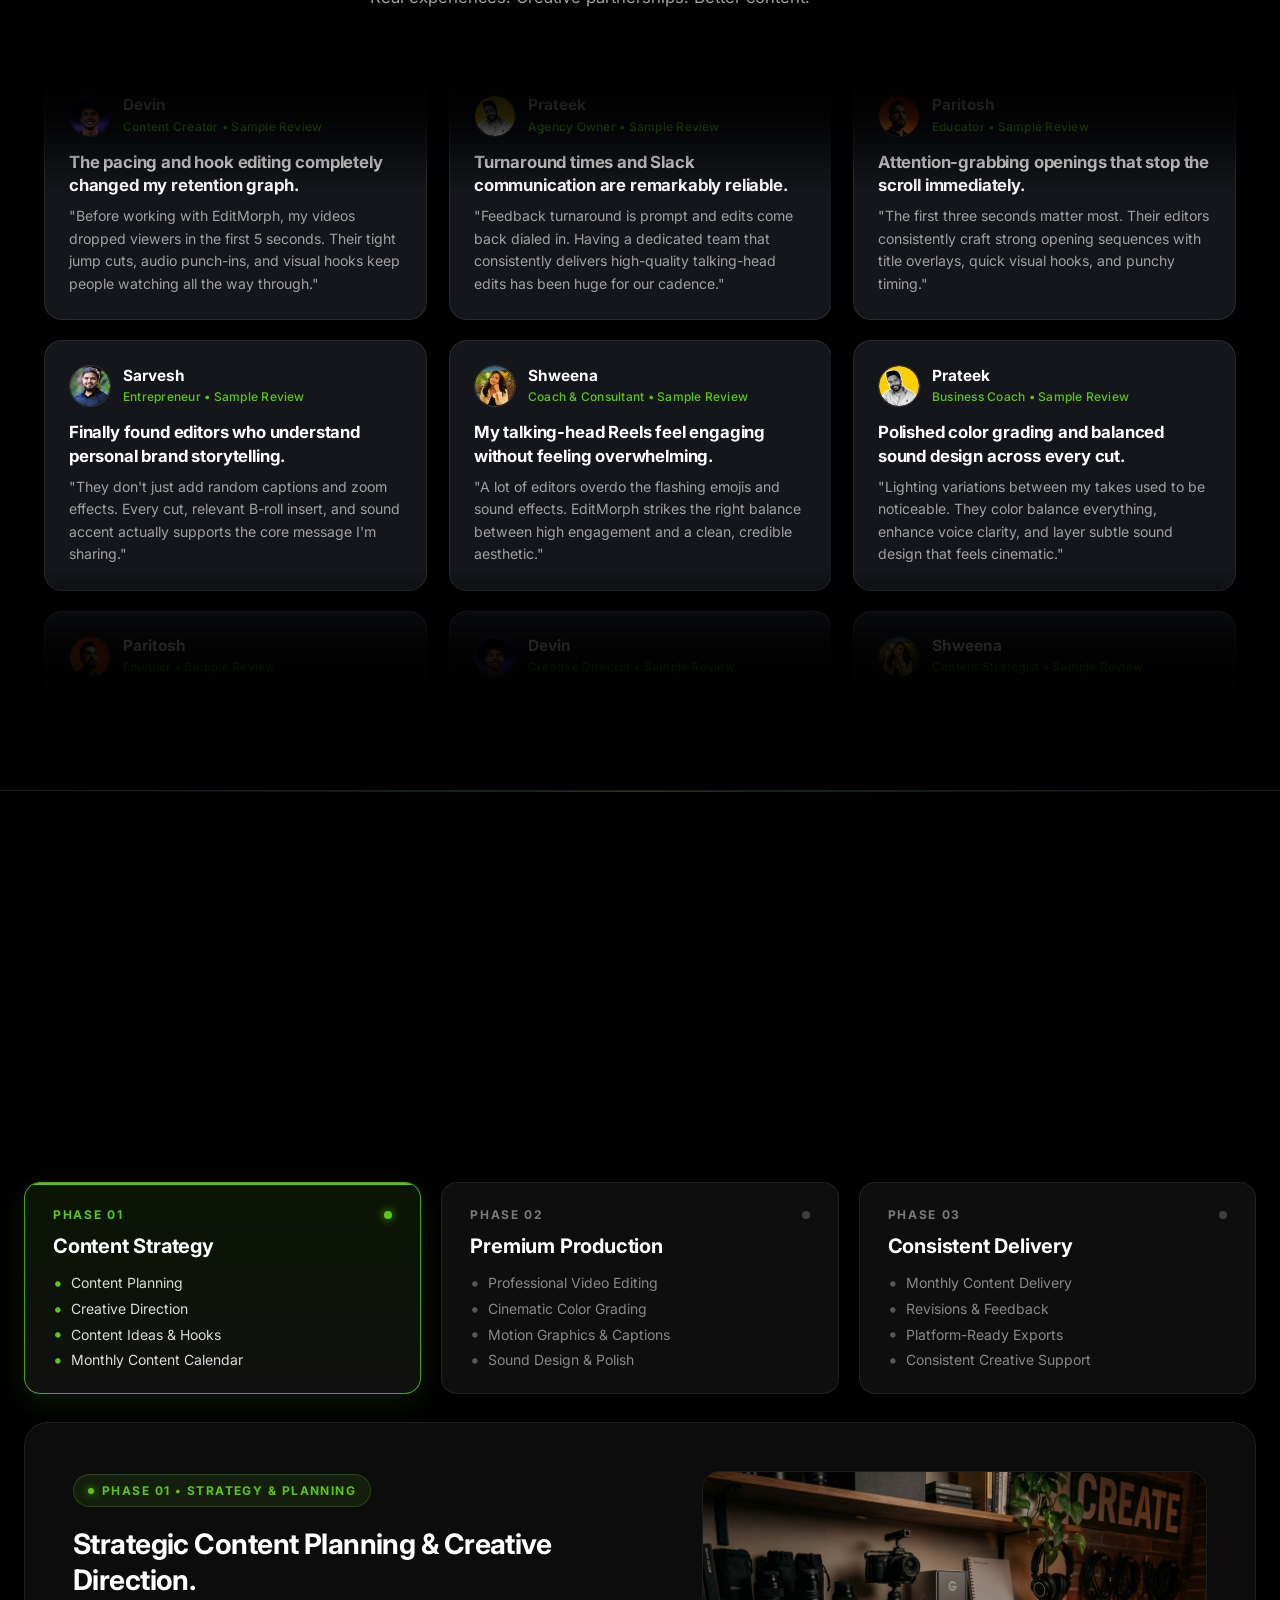
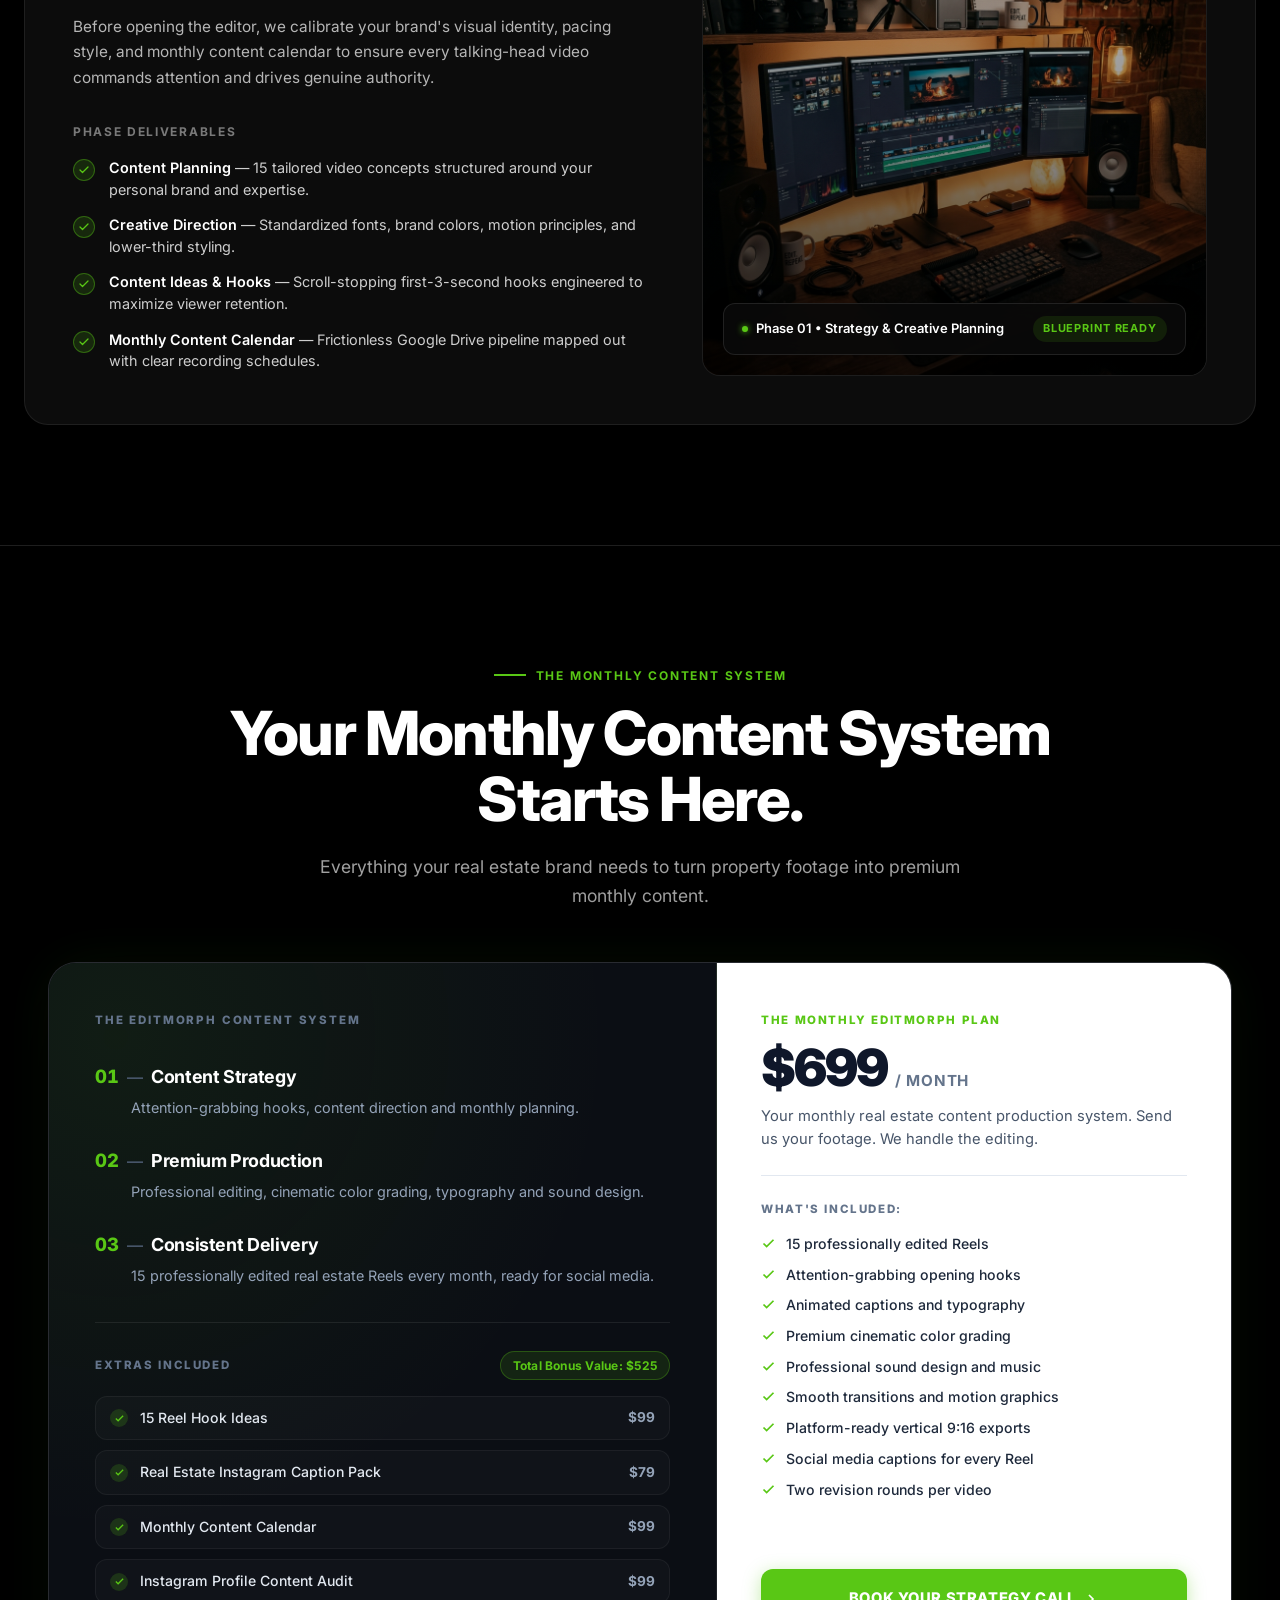
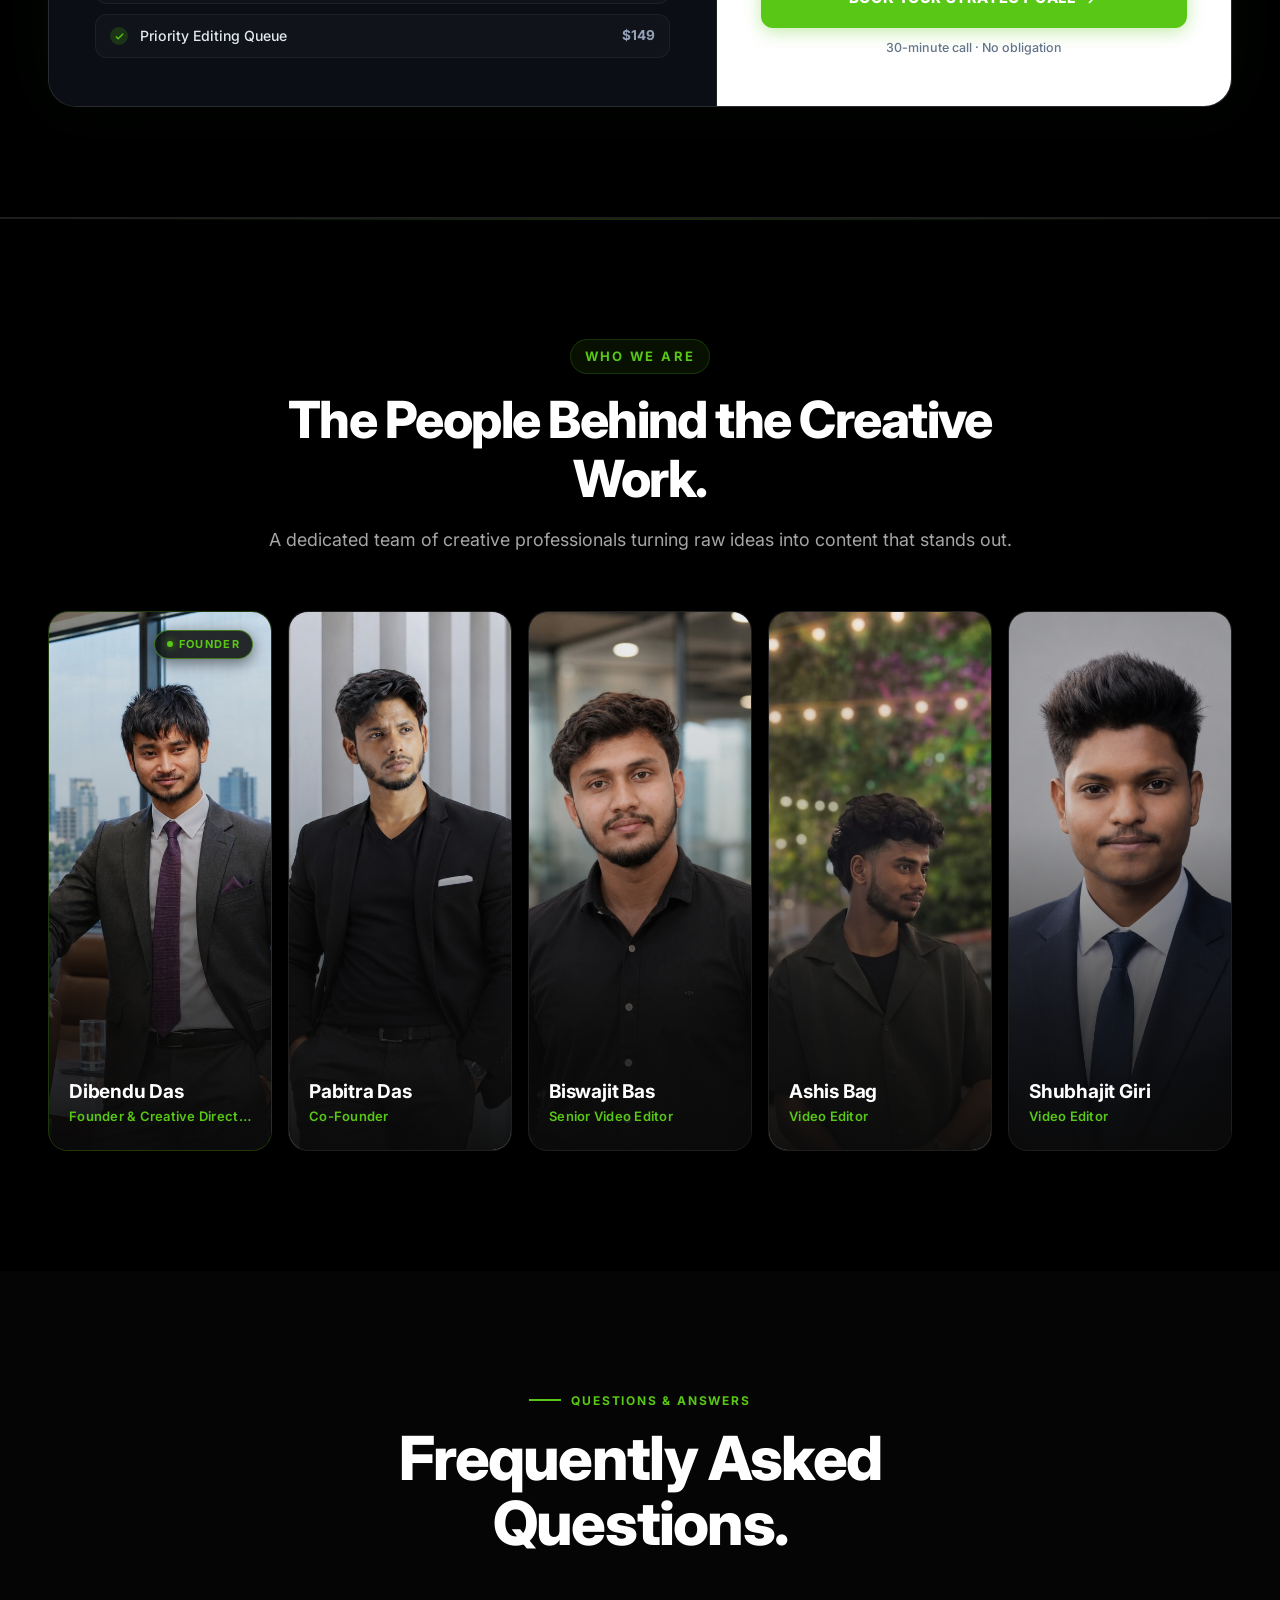
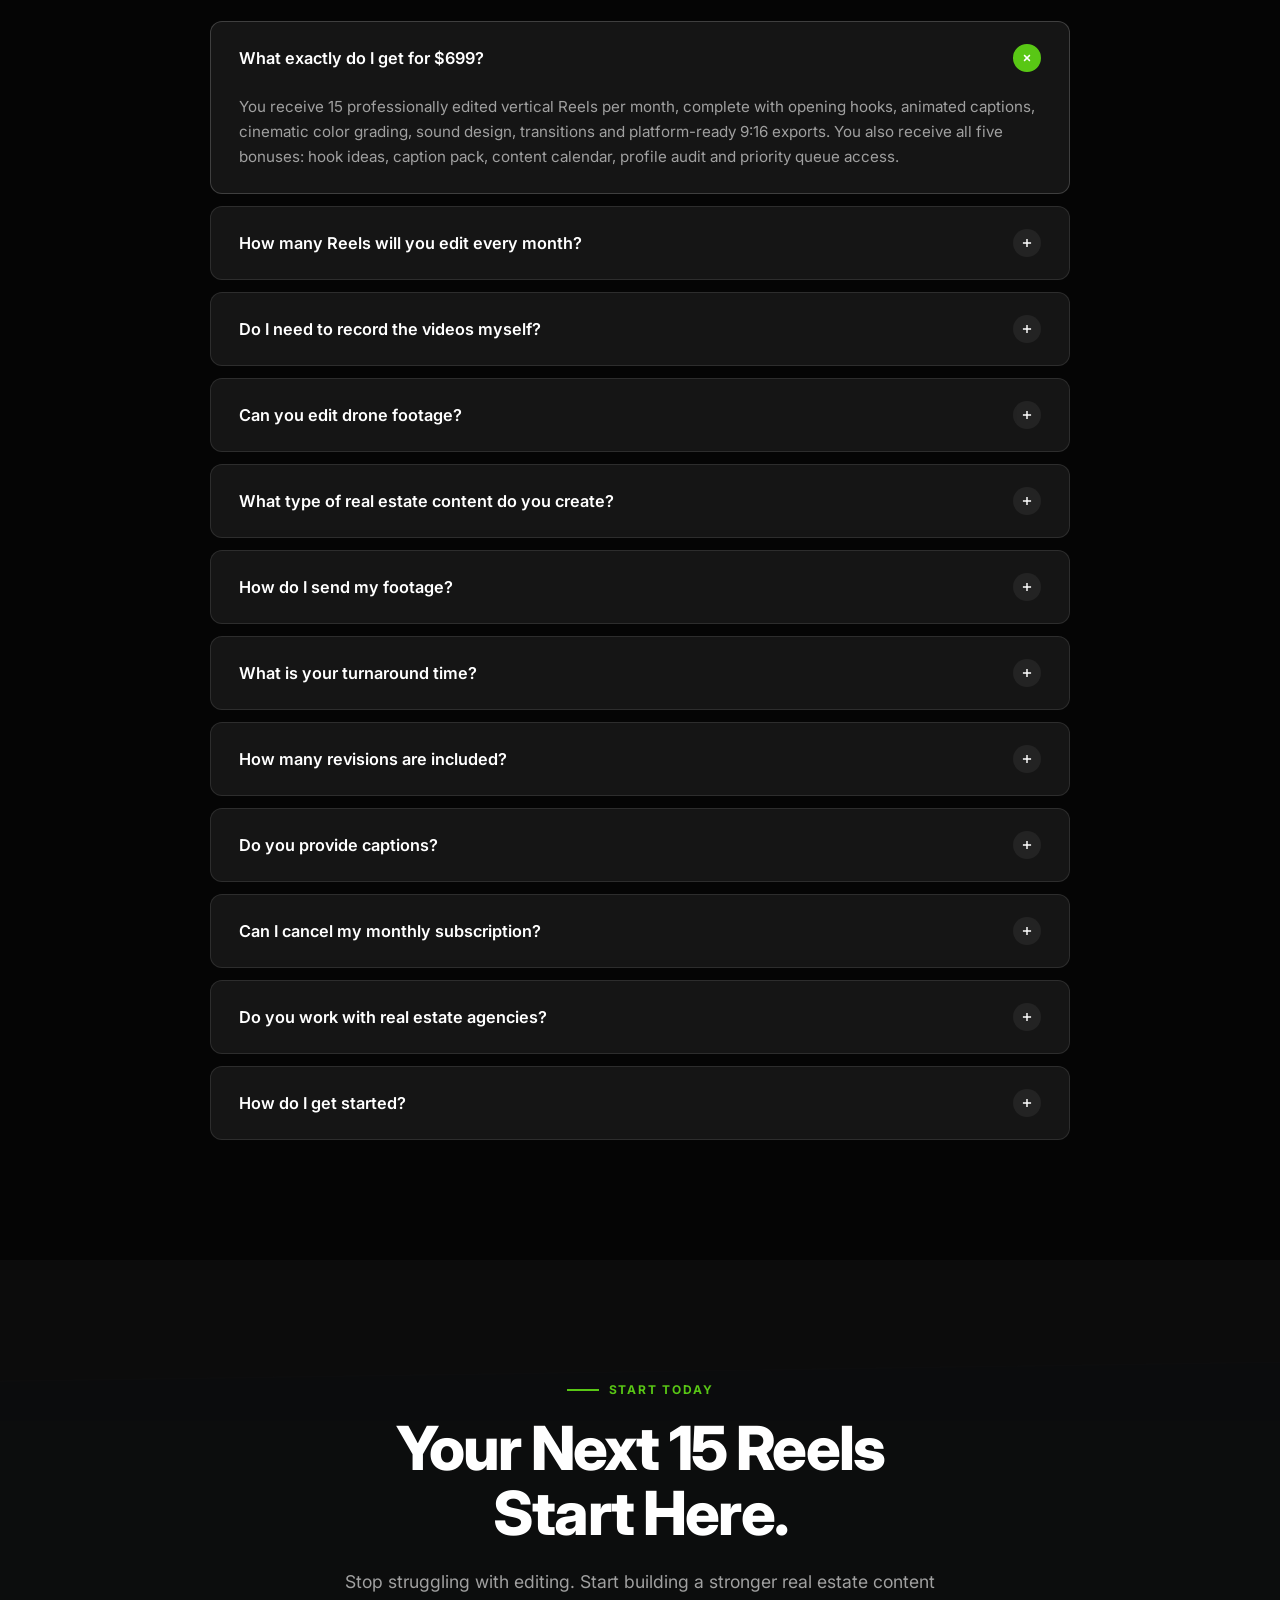
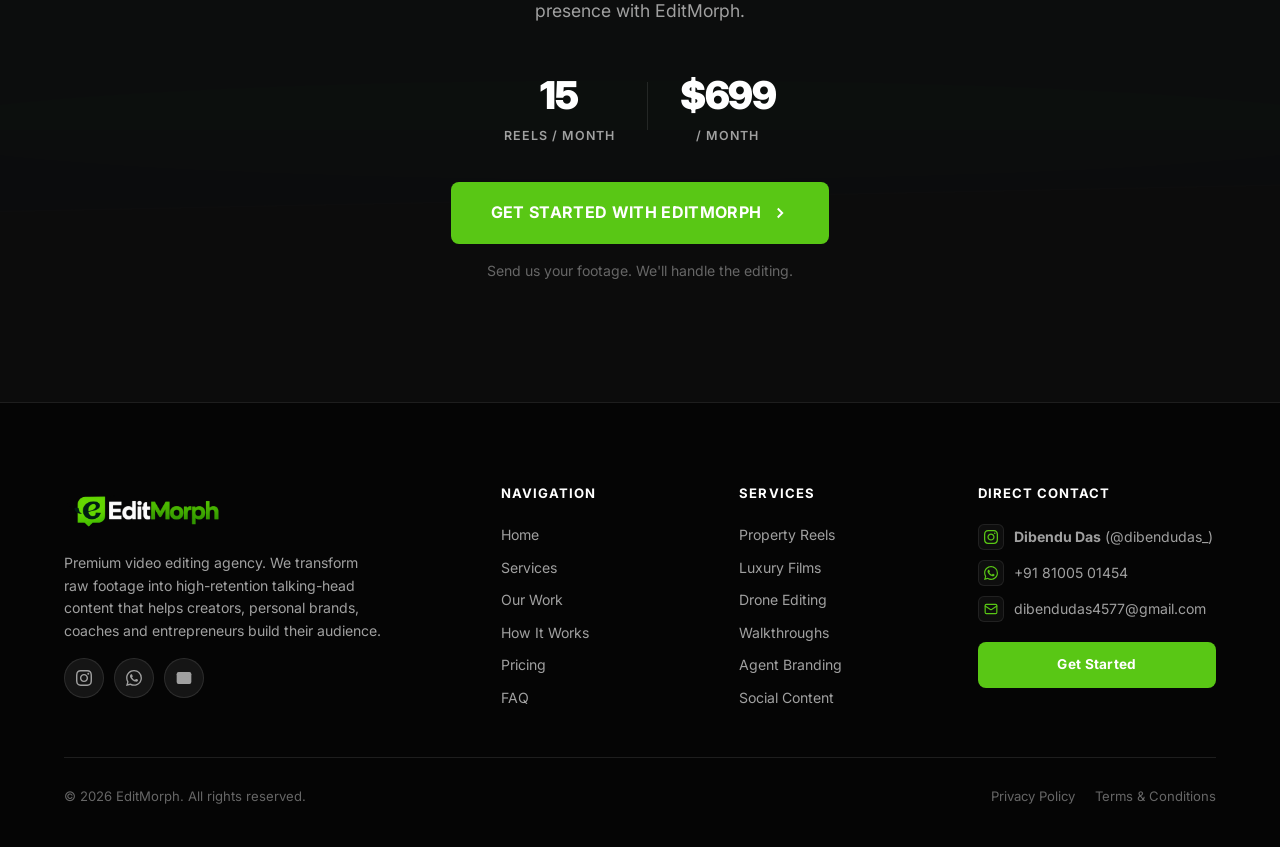
==== commit 64900da9: "Set confirmed Pabitra Das portrait to black blazer photo and map Shubhajit Giri to navy suit photo w" ====
--- a/index.html
+++ b/index.html
@@ -1118,7 +1118,7 @@
           <!-- Member 1: Dibendu Das (Founder & Creative Director) -->
           <article class="team-card team-card-founder" id="team-dibendu" tabindex="0" role="button" aria-expanded="false" aria-label="Dibendu Das — Founder &amp; Creative Director">
             <div class="team-image-wrap">
-              <img src="assets/images/team/Dibendu%20Das%20-%20Founder%20and%20creative%20Director(1).png?v=20261125c" alt="Dibendu Das — Founder &amp; Creative Director" loading="lazy" class="team-img">
+              <img src="assets/images/team/Dibendu%20Das%20-%20Founder%20and%20creative%20Director(1).png?v=20261125d" alt="Dibendu Das — Founder &amp; Creative Director" loading="lazy" class="team-img">
               <div class="team-image-overlay" aria-hidden="true"></div>
               <div class="team-founder-badge">
                 <span class="team-badge-dot" aria-hidden="true"></span>
@@ -1134,7 +1134,7 @@
           <!-- Member 2: Pabitra Das (Co-Founder) -->
           <article class="team-card" id="team-pabitra" tabindex="0" role="button" aria-expanded="false" aria-label="Pabitra Das — Co-Founder">
             <div class="team-image-wrap">
-              <img src="assets/images/team/Pabitra%20Das%20-%20Co-Founder(1).png?v=20261125c" alt="Pabitra Das — Co-Founder" loading="lazy" class="team-img">
+              <img src="assets/images/team/Pabitra%20Das%20-%20Co-Founder(1).png?v=20261125d" alt="Pabitra Das — Co-Founder" loading="lazy" class="team-img">
               <div class="team-image-overlay" aria-hidden="true"></div>
             </div>
             <div class="team-info">
@@ -1146,7 +1146,7 @@
           <!-- Member 3: Biswajit Bas (Senior Video Editor) -->
           <article class="team-card" id="team-biswajit" tabindex="0" role="button" aria-expanded="false" aria-label="Biswajit Bas — Senior Video Editor">
             <div class="team-image-wrap">
-              <img src="assets/images/team/Sinior%20Video%20editor%20biswajit(1).png?v=20261125c" alt="Biswajit Bas — Senior Video Editor" loading="lazy" class="team-img">
+              <img src="assets/images/team/Sinior%20Video%20editor%20biswajit(1).png?v=20261125d" alt="Biswajit Bas — Senior Video Editor" loading="lazy" class="team-img">
               <div class="team-image-overlay" aria-hidden="true"></div>
             </div>
             <div class="team-info">
@@ -1158,7 +1158,7 @@
           <!-- Member 4: Ashis Bag (Video Editor) -->
           <article class="team-card" id="team-ashis" tabindex="0" role="button" aria-expanded="false" aria-label="Ashis Bag — Video Editor">
             <div class="team-image-wrap">
-              <img src="assets/images/team/Ashis%20Video%20Editor(1).png?v=20261125c" alt="Ashis Bag — Video Editor" loading="lazy" class="team-img">
+              <img src="assets/images/team/Ashis%20Video%20Editor(1).png?v=20261125d" alt="Ashis Bag — Video Editor" loading="lazy" class="team-img">
               <div class="team-image-overlay" aria-hidden="true"></div>
             </div>
             <div class="team-info">
@@ -1170,7 +1170,7 @@
           <!-- Member 5: Shubhajit Giri (Video Editor) -->
           <article class="team-card" id="team-shubhajit" tabindex="0" role="button" aria-expanded="false" aria-label="Shubhajit Giri — Video Editor">
             <div class="team-image-wrap">
-              <img src="assets/images/team/Video%20Editor%20shubhajit(1).jpg?v=20261125c" alt="Shubhajit Giri — Video Editor" loading="lazy" class="team-img">
+              <img src="assets/images/team/Video%20Editor%20shubhajit(1).jpg?v=20261125d" alt="Shubhajit Giri — Video Editor" loading="lazy" class="team-img">
               <div class="team-image-overlay" aria-hidden="true"></div>
             </div>
             <div class="team-info">
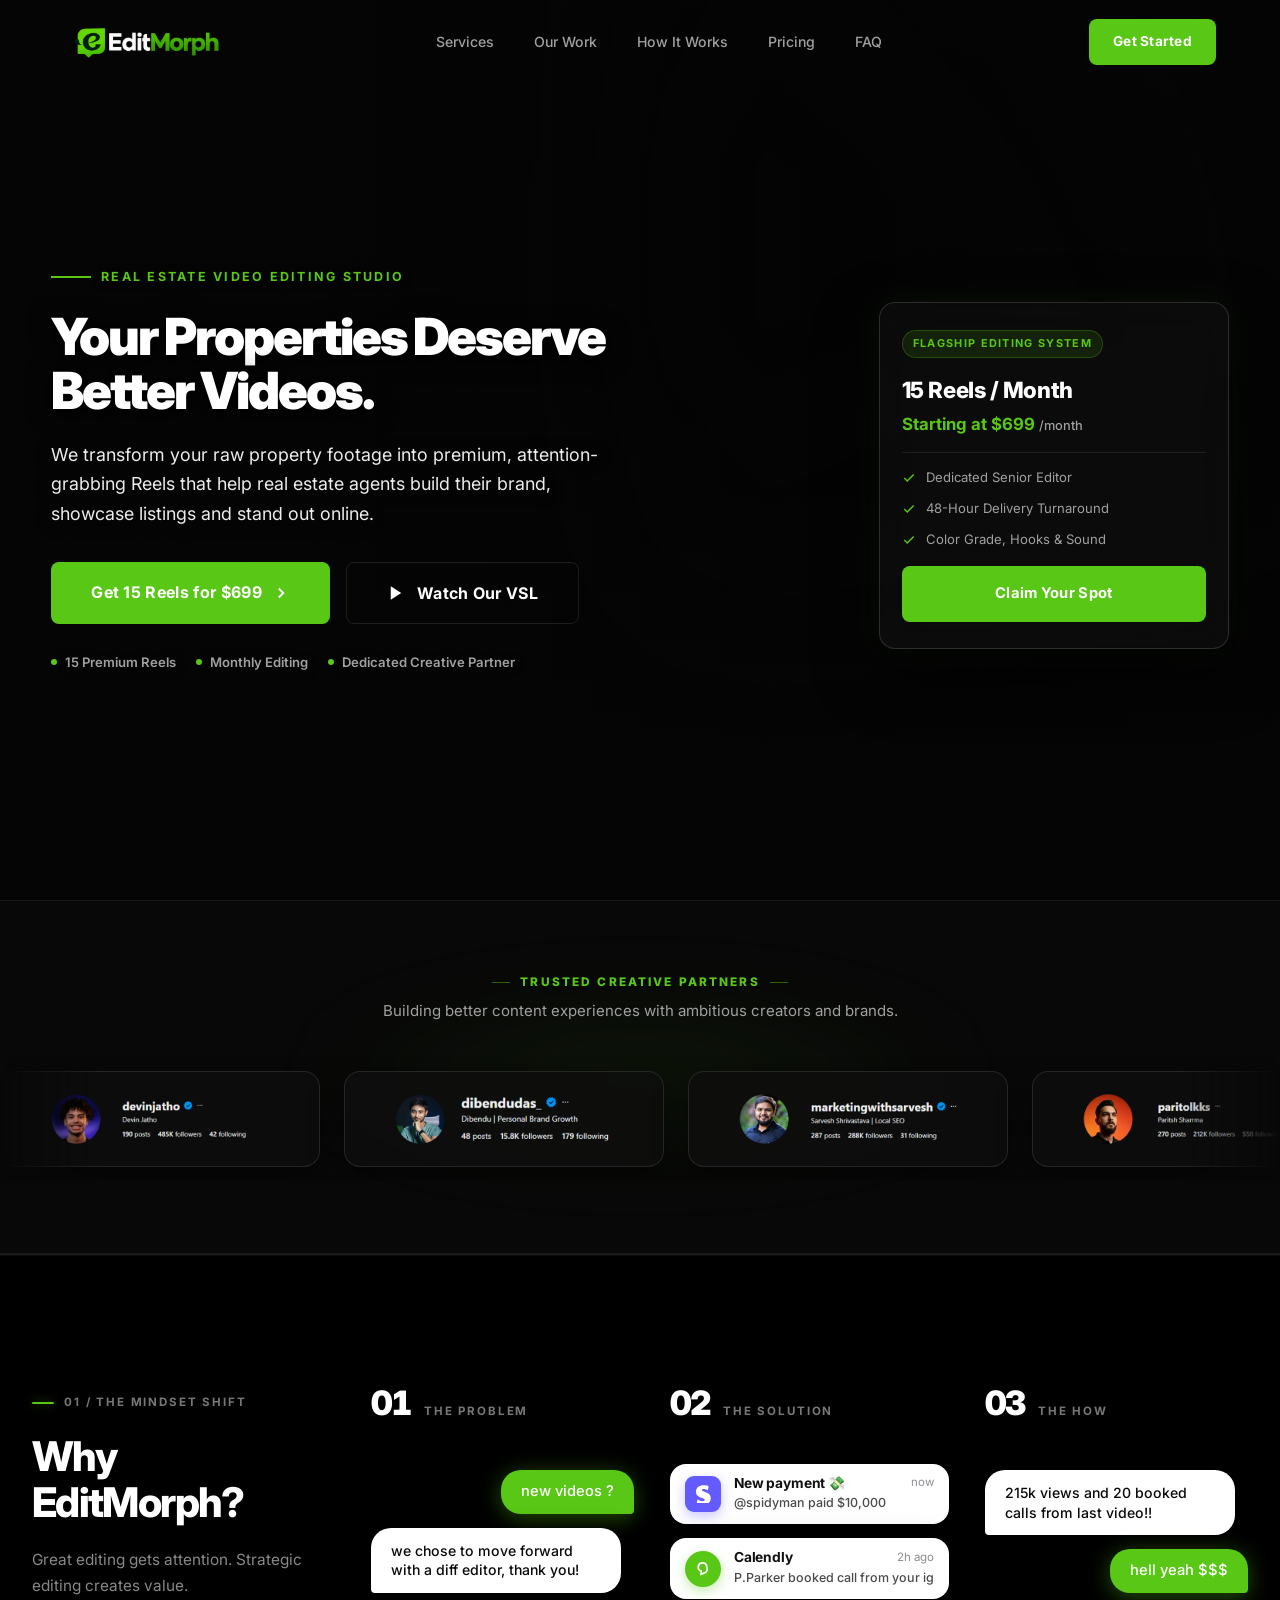
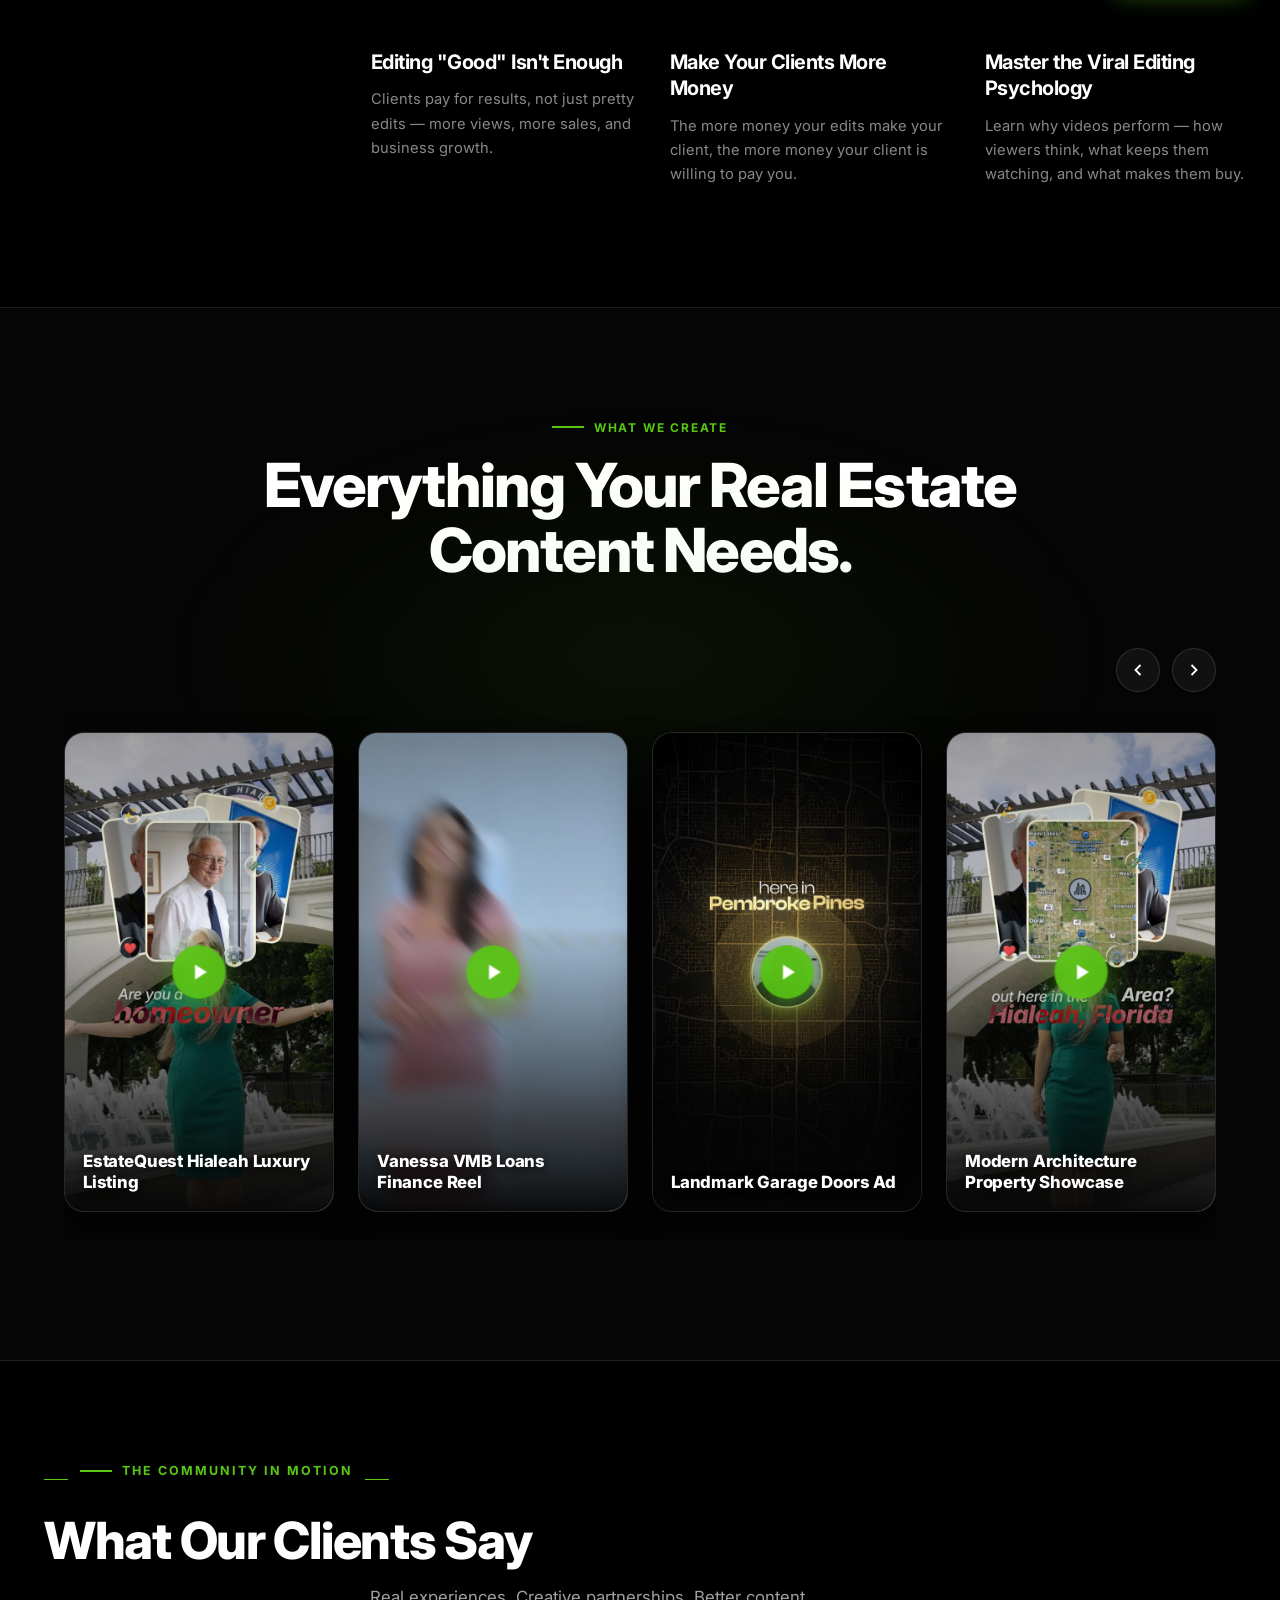
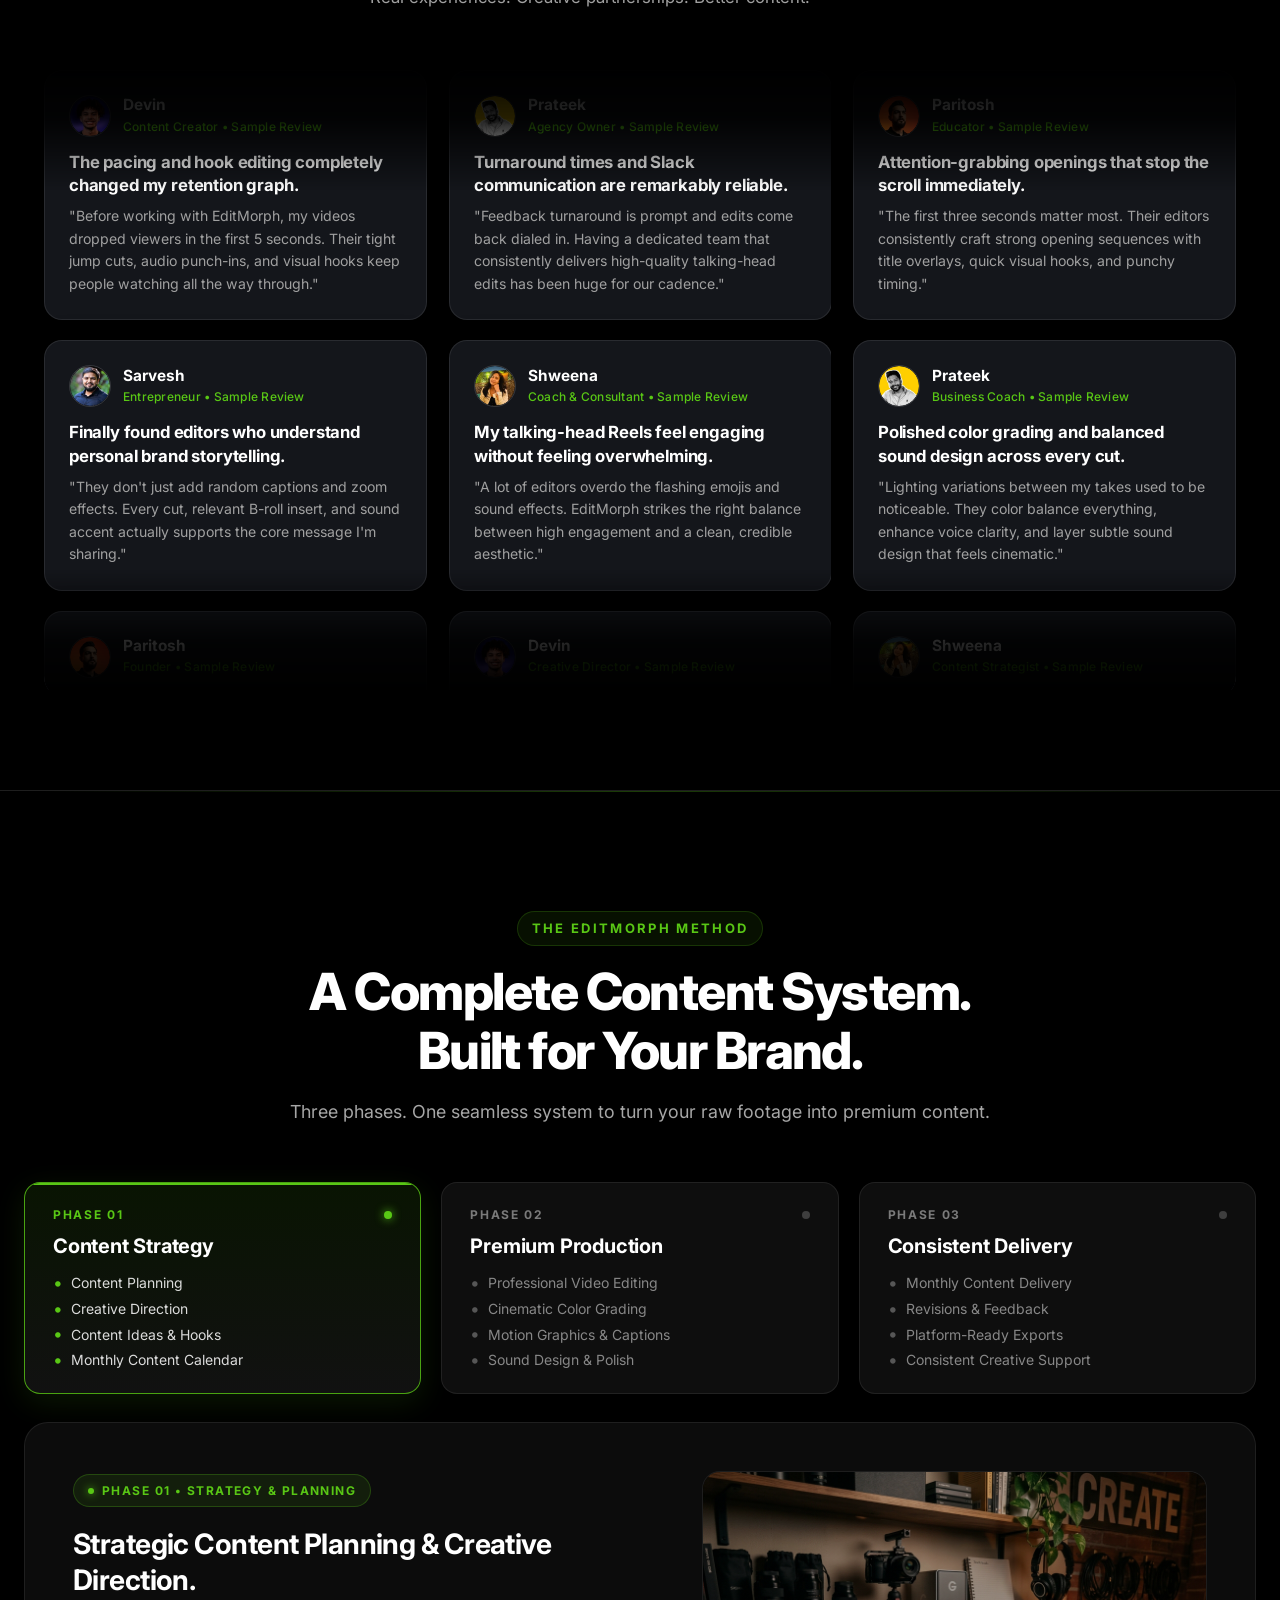
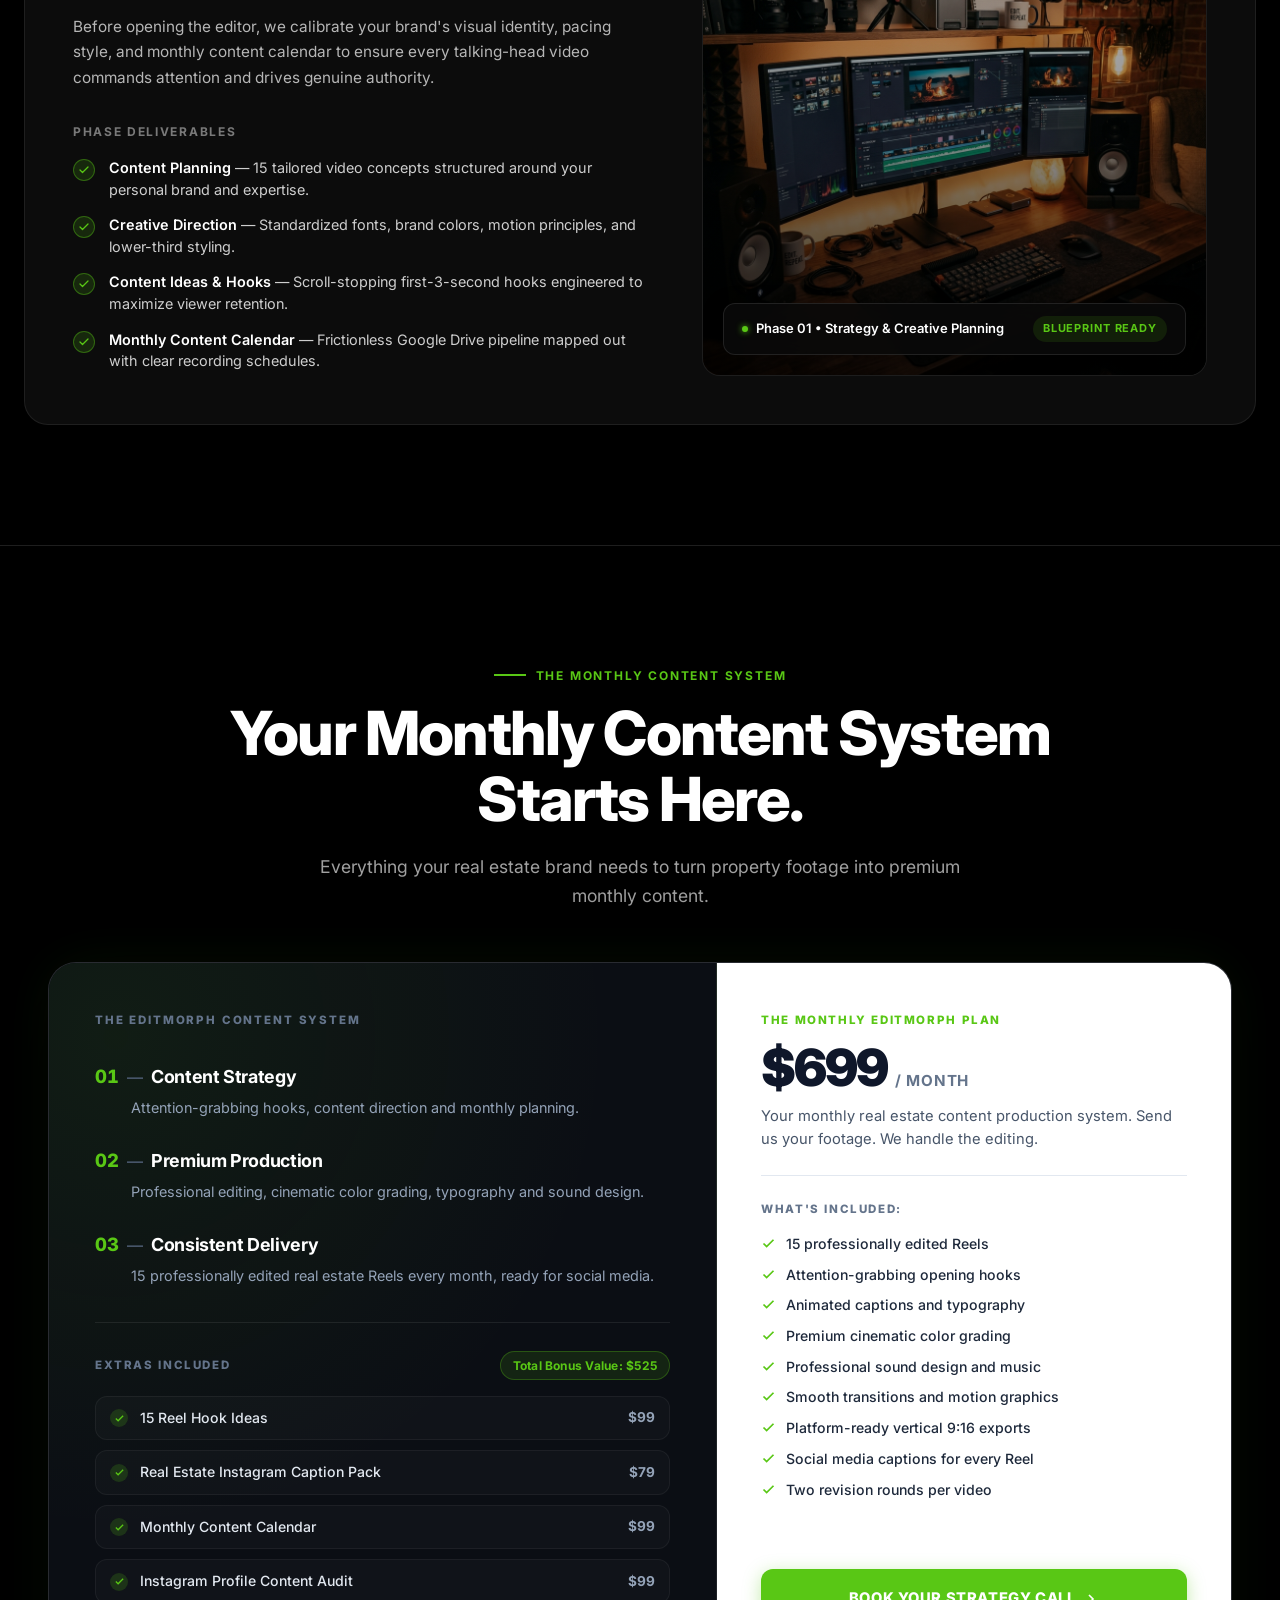
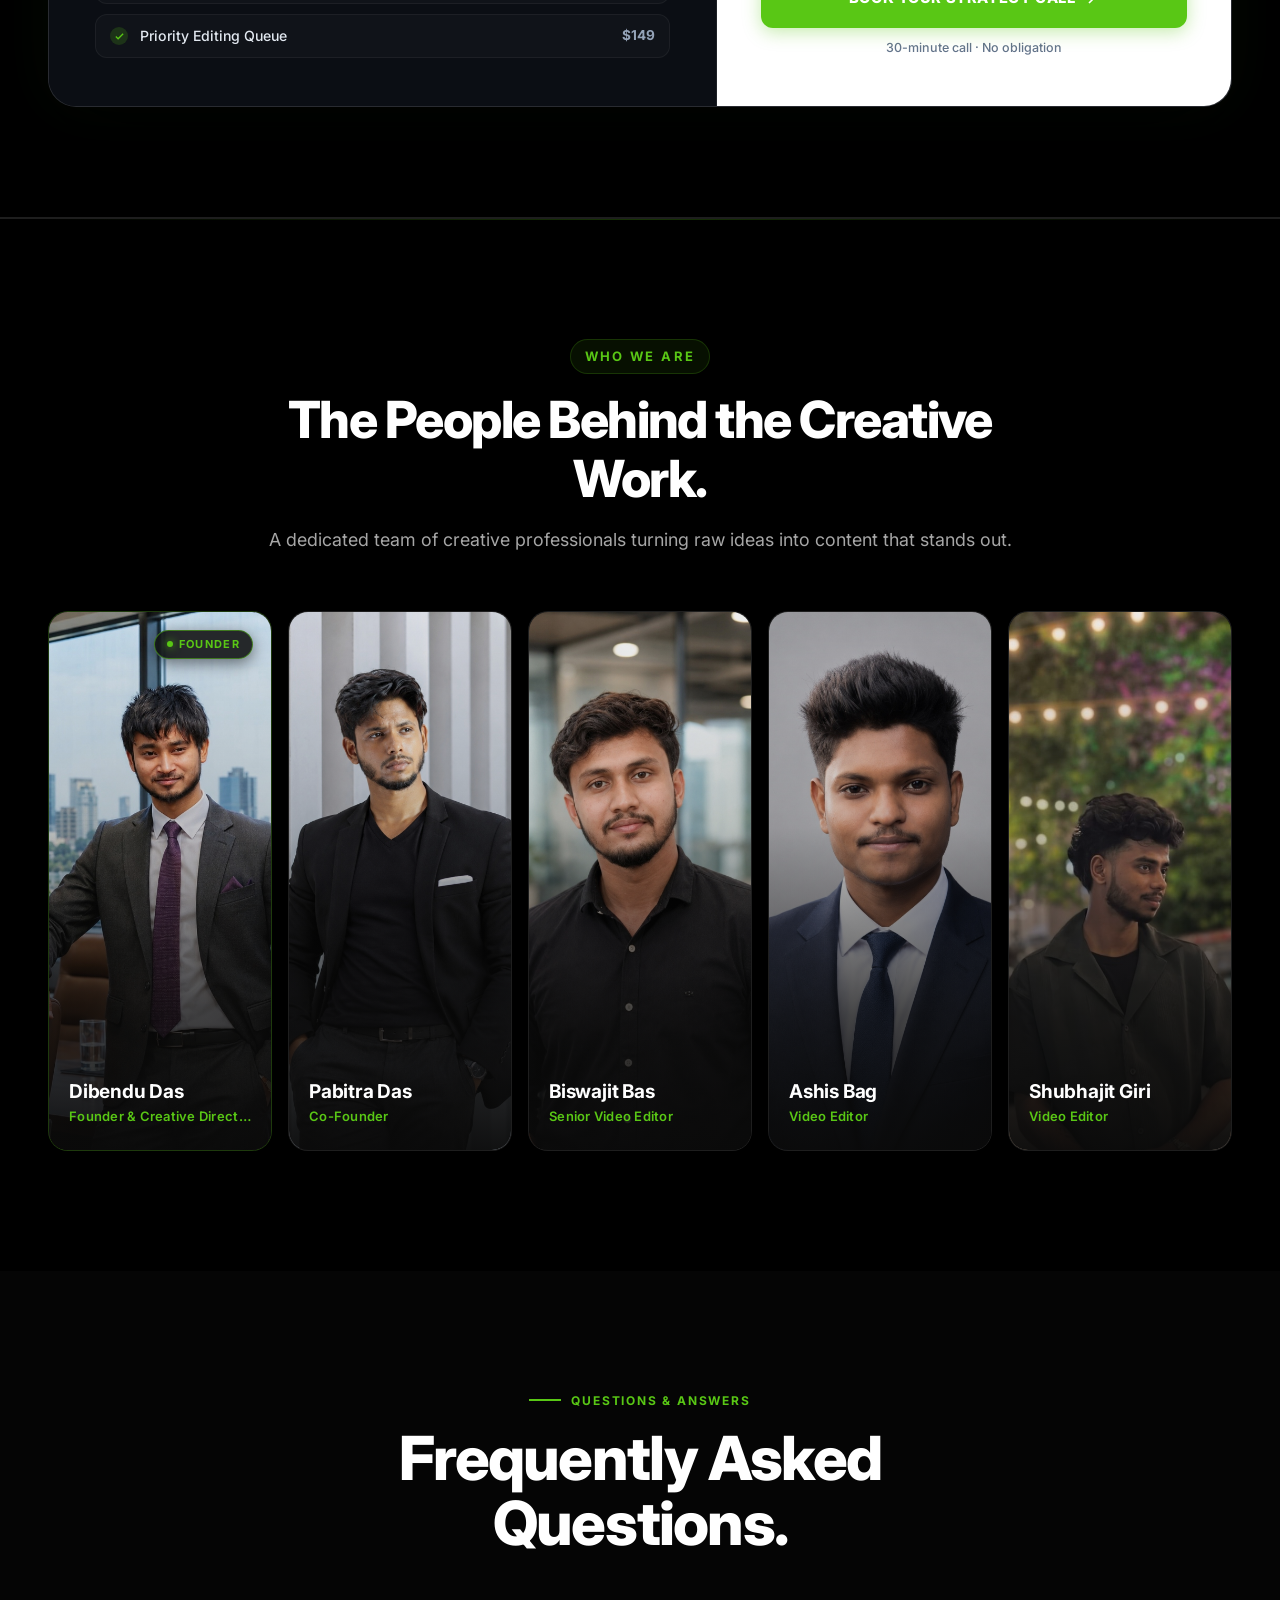
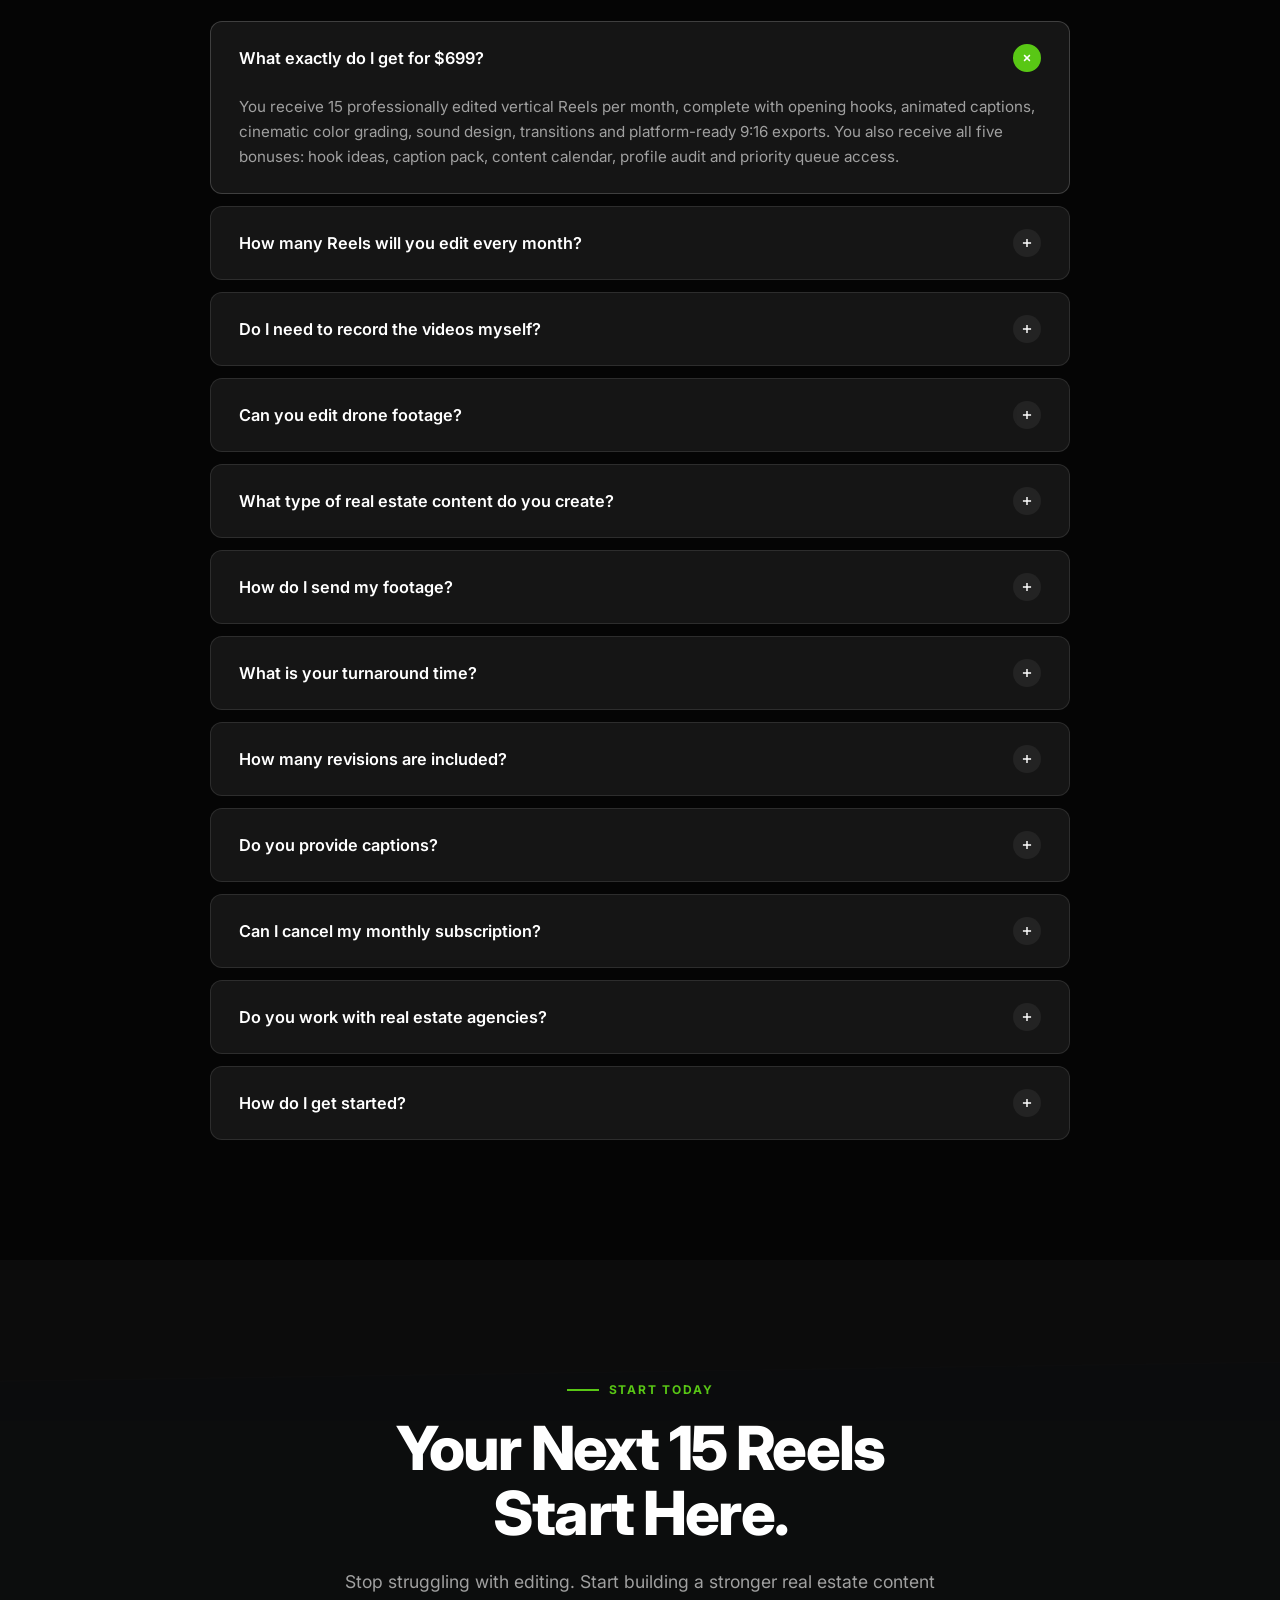
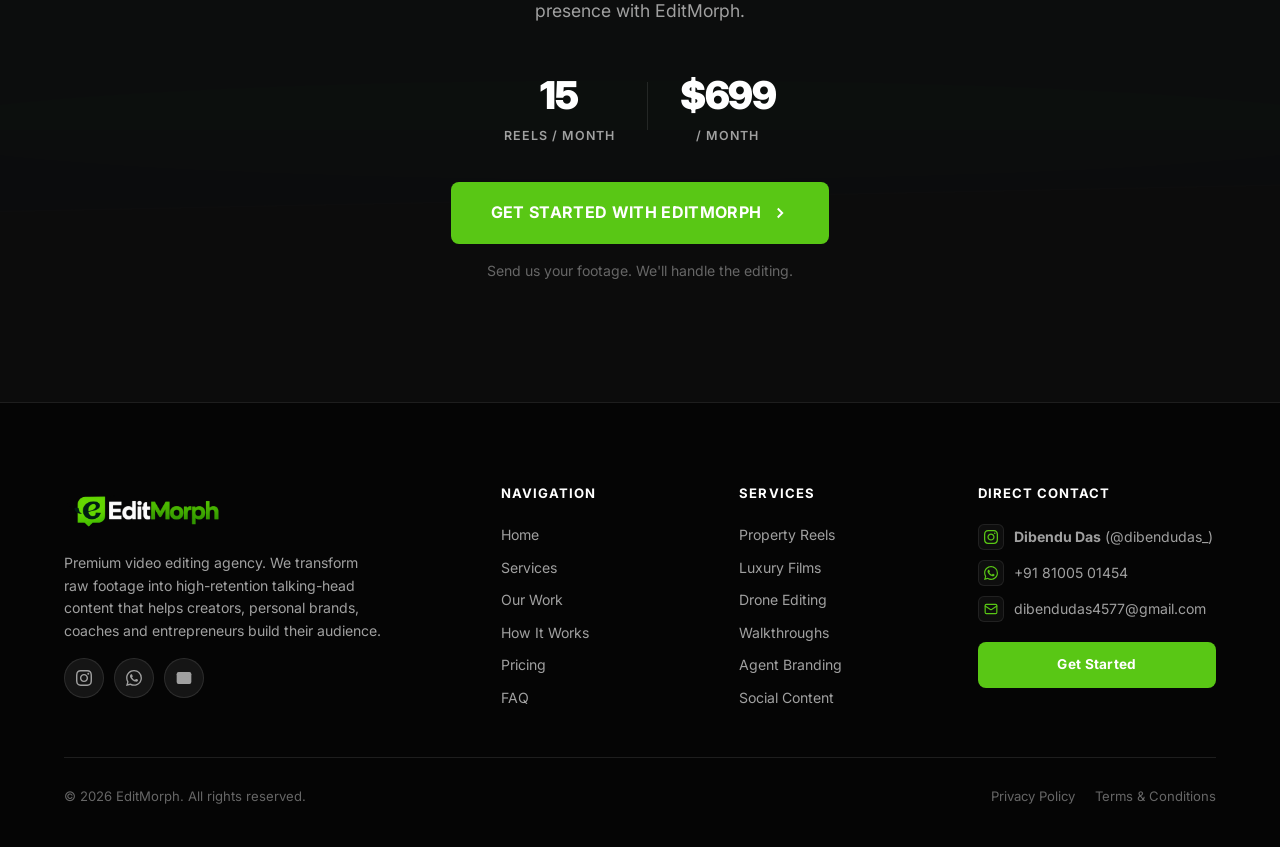
==== commit 5ead277e: "Set confirmed Ashis Bag portrait to navy suit photo and map Shubhajit Giri to dark shirt bokeh photo" ====
--- a/index.html
+++ b/index.html
@@ -1118,7 +1118,7 @@
           <!-- Member 1: Dibendu Das (Founder & Creative Director) -->
           <article class="team-card team-card-founder" id="team-dibendu" tabindex="0" role="button" aria-expanded="false" aria-label="Dibendu Das — Founder &amp; Creative Director">
             <div class="team-image-wrap">
-              <img src="assets/images/team/Dibendu%20Das%20-%20Founder%20and%20creative%20Director(1).png?v=20261125d" alt="Dibendu Das — Founder &amp; Creative Director" loading="lazy" class="team-img">
+              <img src="assets/images/team/Dibendu%20Das%20-%20Founder%20and%20creative%20Director(1).png?v=20261125e" alt="Dibendu Das — Founder &amp; Creative Director" loading="lazy" class="team-img">
               <div class="team-image-overlay" aria-hidden="true"></div>
               <div class="team-founder-badge">
                 <span class="team-badge-dot" aria-hidden="true"></span>
@@ -1134,7 +1134,7 @@
           <!-- Member 2: Pabitra Das (Co-Founder) -->
           <article class="team-card" id="team-pabitra" tabindex="0" role="button" aria-expanded="false" aria-label="Pabitra Das — Co-Founder">
             <div class="team-image-wrap">
-              <img src="assets/images/team/Pabitra%20Das%20-%20Co-Founder(1).png?v=20261125d" alt="Pabitra Das — Co-Founder" loading="lazy" class="team-img">
+              <img src="assets/images/team/Pabitra%20Das%20-%20Co-Founder(1).png?v=20261125e" alt="Pabitra Das — Co-Founder" loading="lazy" class="team-img">
               <div class="team-image-overlay" aria-hidden="true"></div>
             </div>
             <div class="team-info">
@@ -1146,7 +1146,7 @@
           <!-- Member 3: Biswajit Bas (Senior Video Editor) -->
           <article class="team-card" id="team-biswajit" tabindex="0" role="button" aria-expanded="false" aria-label="Biswajit Bas — Senior Video Editor">
             <div class="team-image-wrap">
-              <img src="assets/images/team/Sinior%20Video%20editor%20biswajit(1).png?v=20261125d" alt="Biswajit Bas — Senior Video Editor" loading="lazy" class="team-img">
+              <img src="assets/images/team/Sinior%20Video%20editor%20biswajit(1).png?v=20261125e" alt="Biswajit Bas — Senior Video Editor" loading="lazy" class="team-img">
               <div class="team-image-overlay" aria-hidden="true"></div>
             </div>
             <div class="team-info">
@@ -1158,7 +1158,7 @@
           <!-- Member 4: Ashis Bag (Video Editor) -->
           <article class="team-card" id="team-ashis" tabindex="0" role="button" aria-expanded="false" aria-label="Ashis Bag — Video Editor">
             <div class="team-image-wrap">
-              <img src="assets/images/team/Ashis%20Video%20Editor(1).png?v=20261125d" alt="Ashis Bag — Video Editor" loading="lazy" class="team-img">
+              <img src="assets/images/team/Ashis%20Video%20Editor(1).png?v=20261125e" alt="Ashis Bag — Video Editor" loading="lazy" class="team-img">
               <div class="team-image-overlay" aria-hidden="true"></div>
             </div>
             <div class="team-info">
@@ -1170,7 +1170,7 @@
           <!-- Member 5: Shubhajit Giri (Video Editor) -->
           <article class="team-card" id="team-shubhajit" tabindex="0" role="button" aria-expanded="false" aria-label="Shubhajit Giri — Video Editor">
             <div class="team-image-wrap">
-              <img src="assets/images/team/Video%20Editor%20shubhajit(1).jpg?v=20261125d" alt="Shubhajit Giri — Video Editor" loading="lazy" class="team-img">
+              <img src="assets/images/team/Video%20Editor%20shubhajit(1).jpg?v=20261125e" alt="Shubhajit Giri — Video Editor" loading="lazy" class="team-img">
               <div class="team-image-overlay" aria-hidden="true"></div>
             </div>
             <div class="team-info">
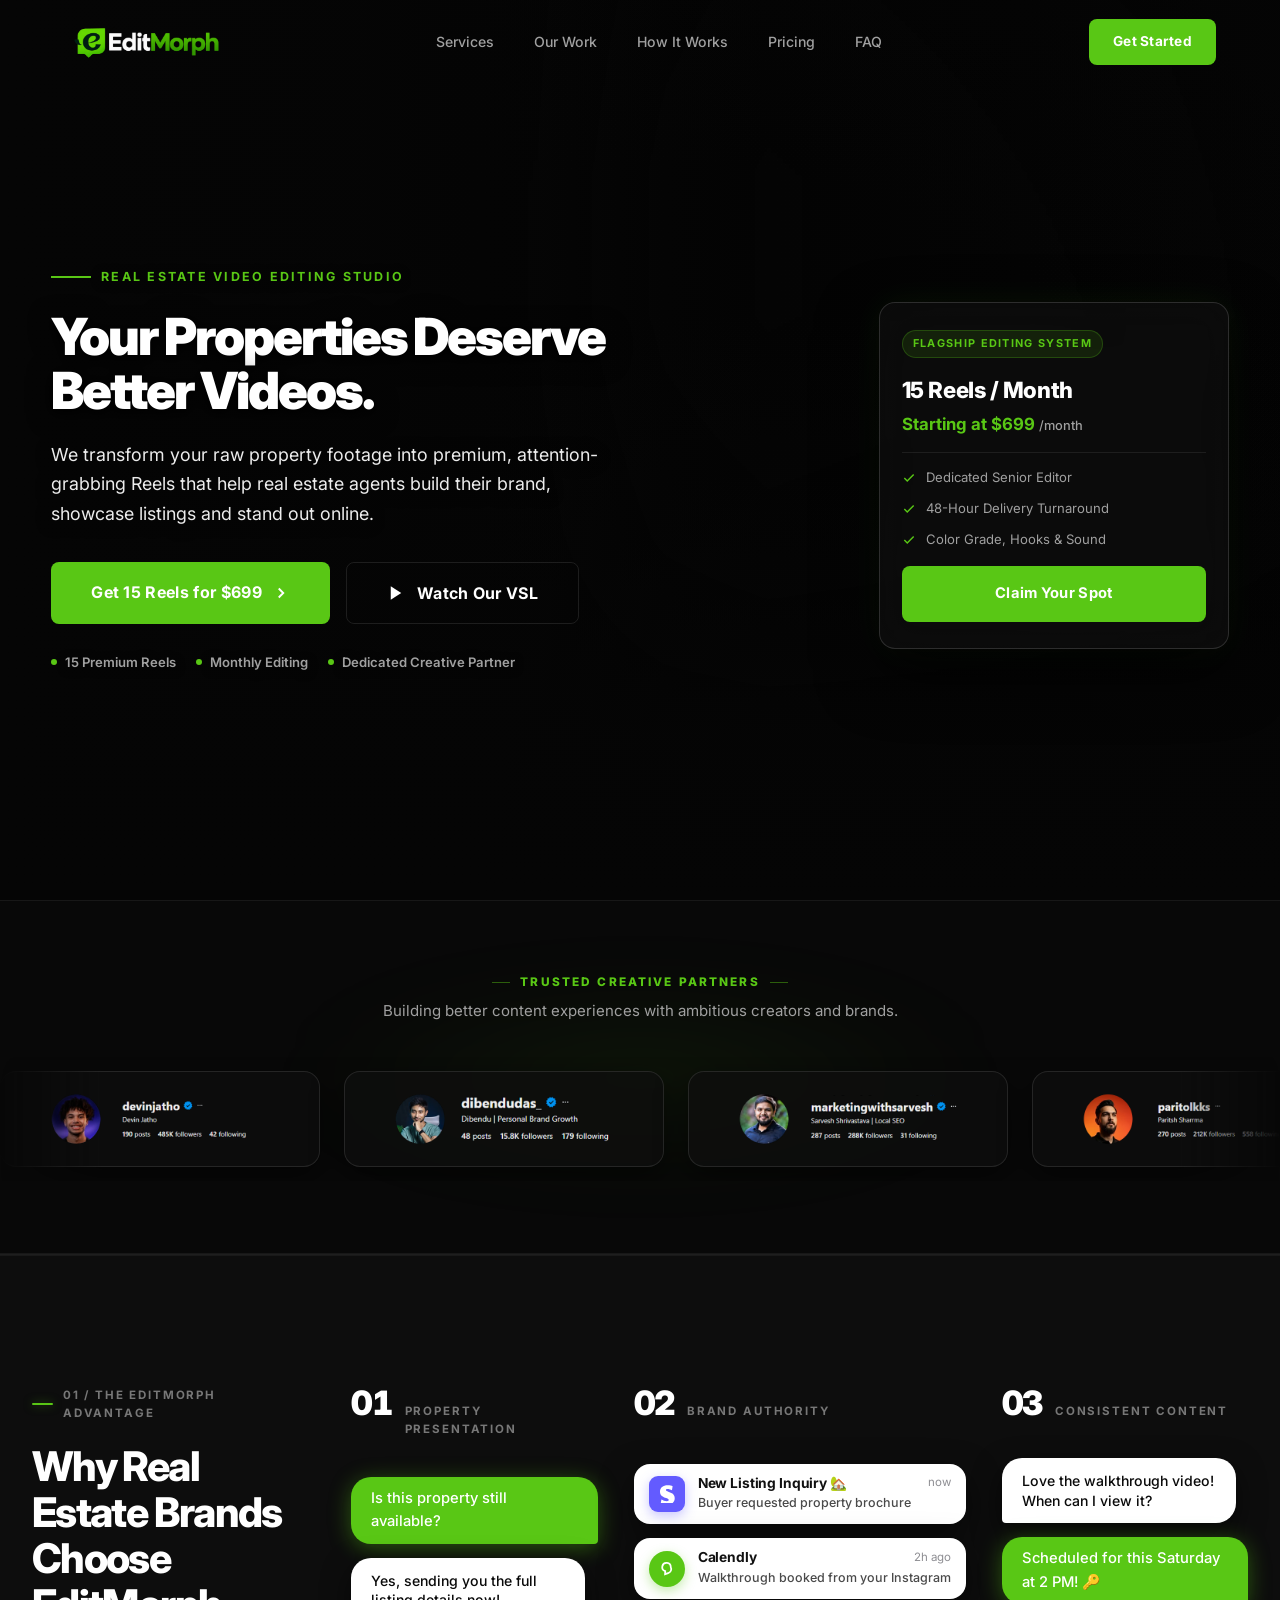
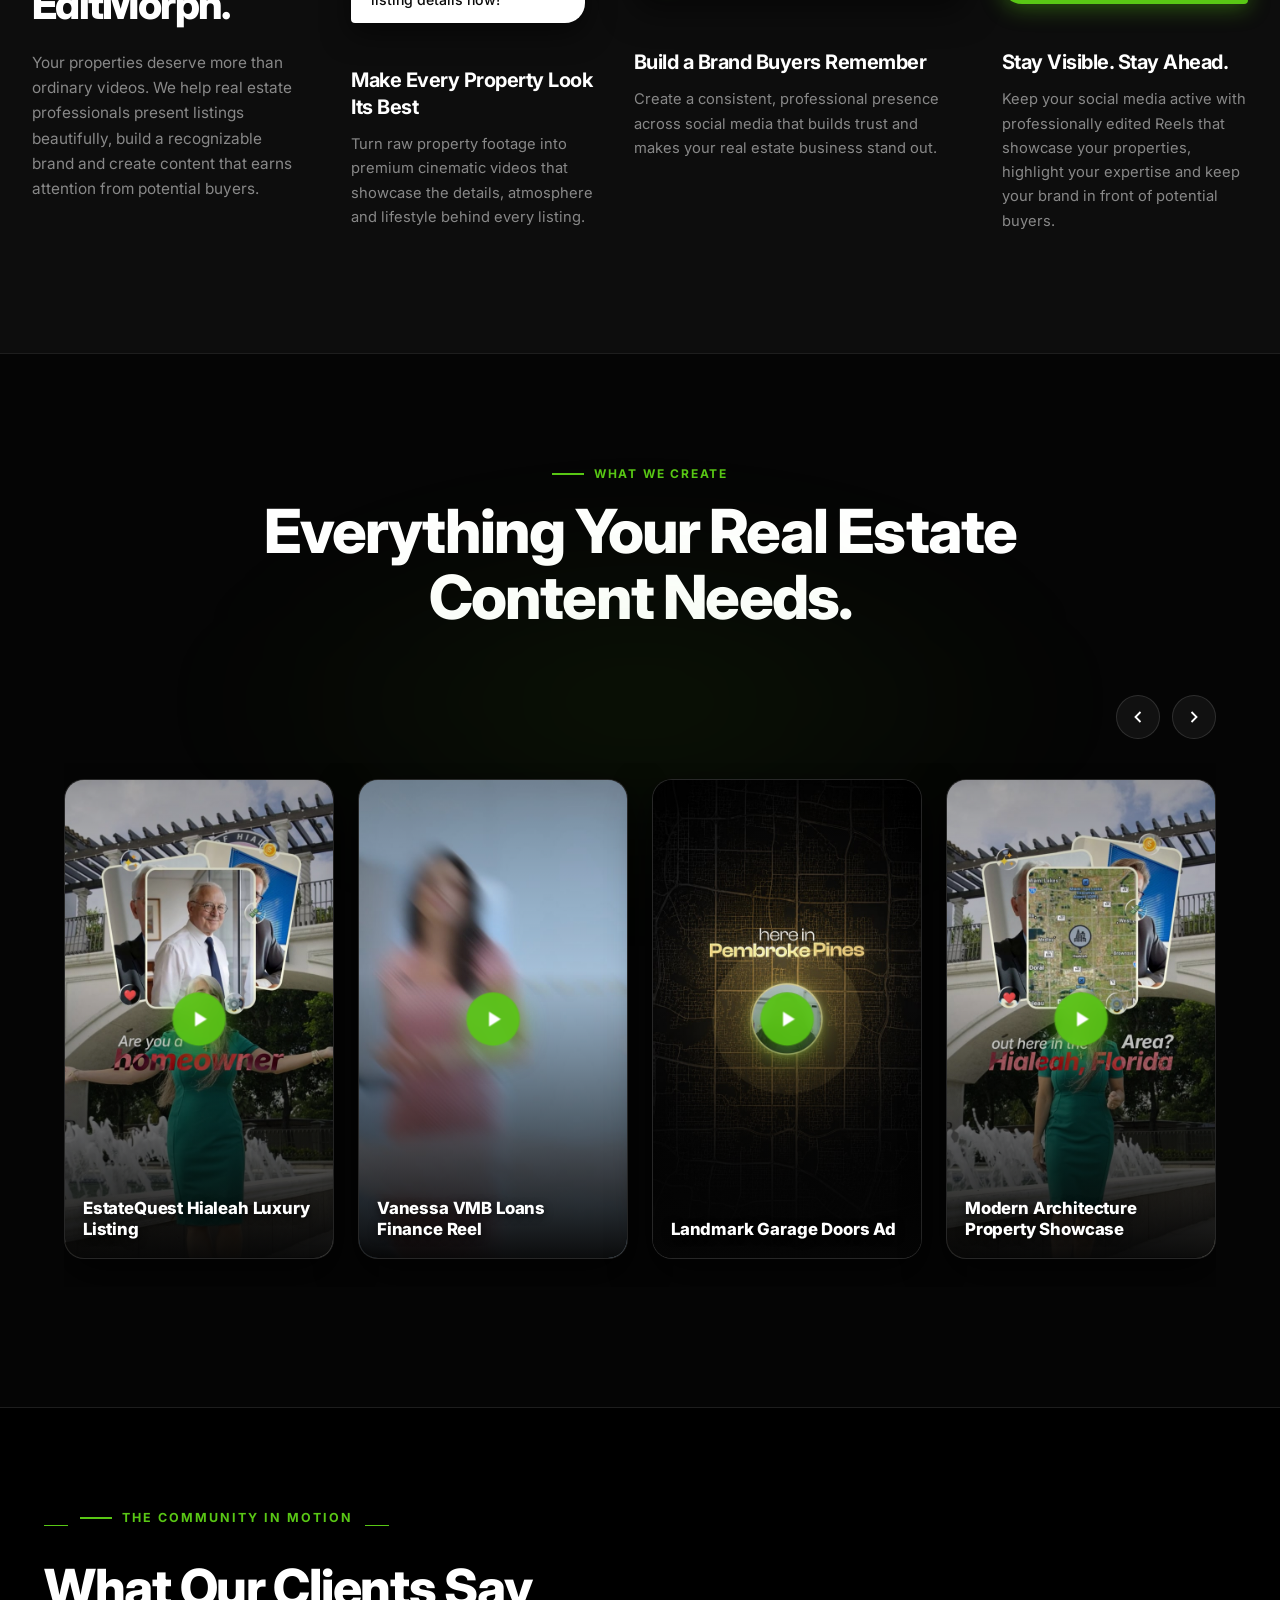
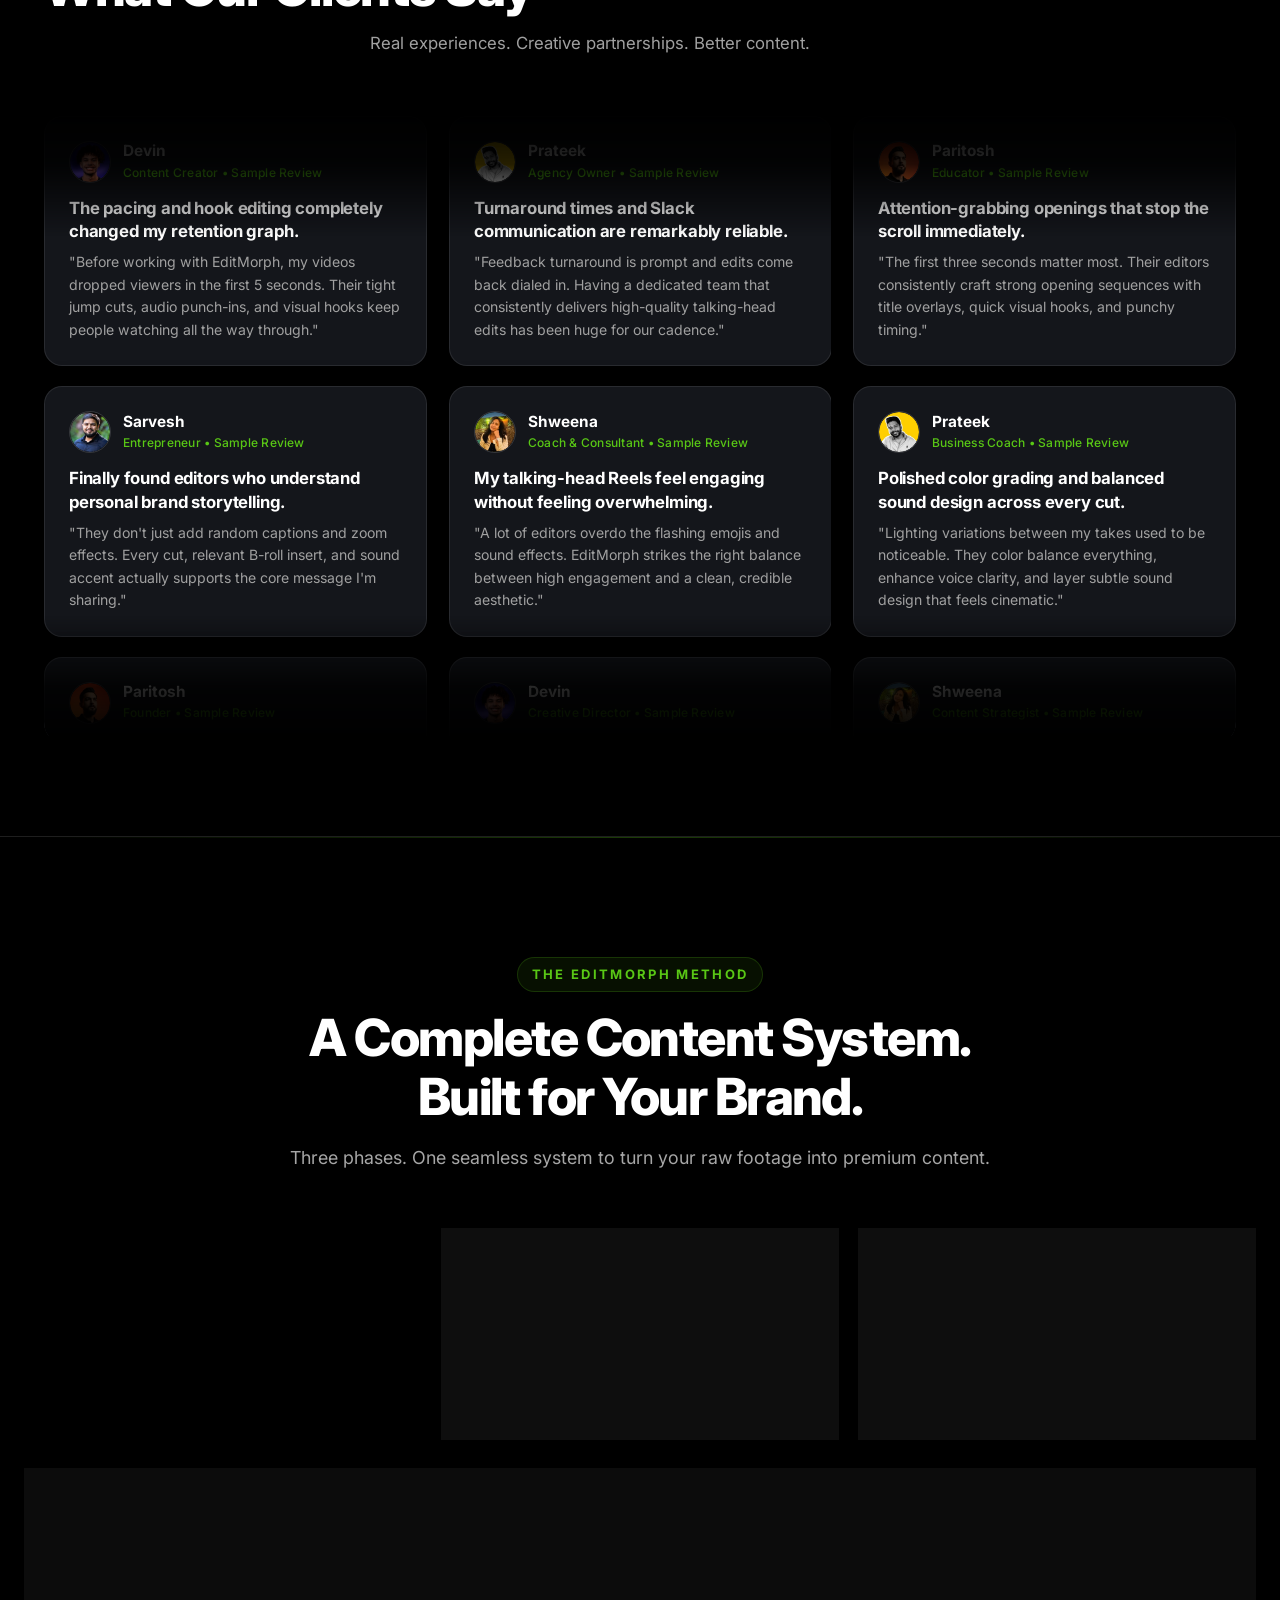
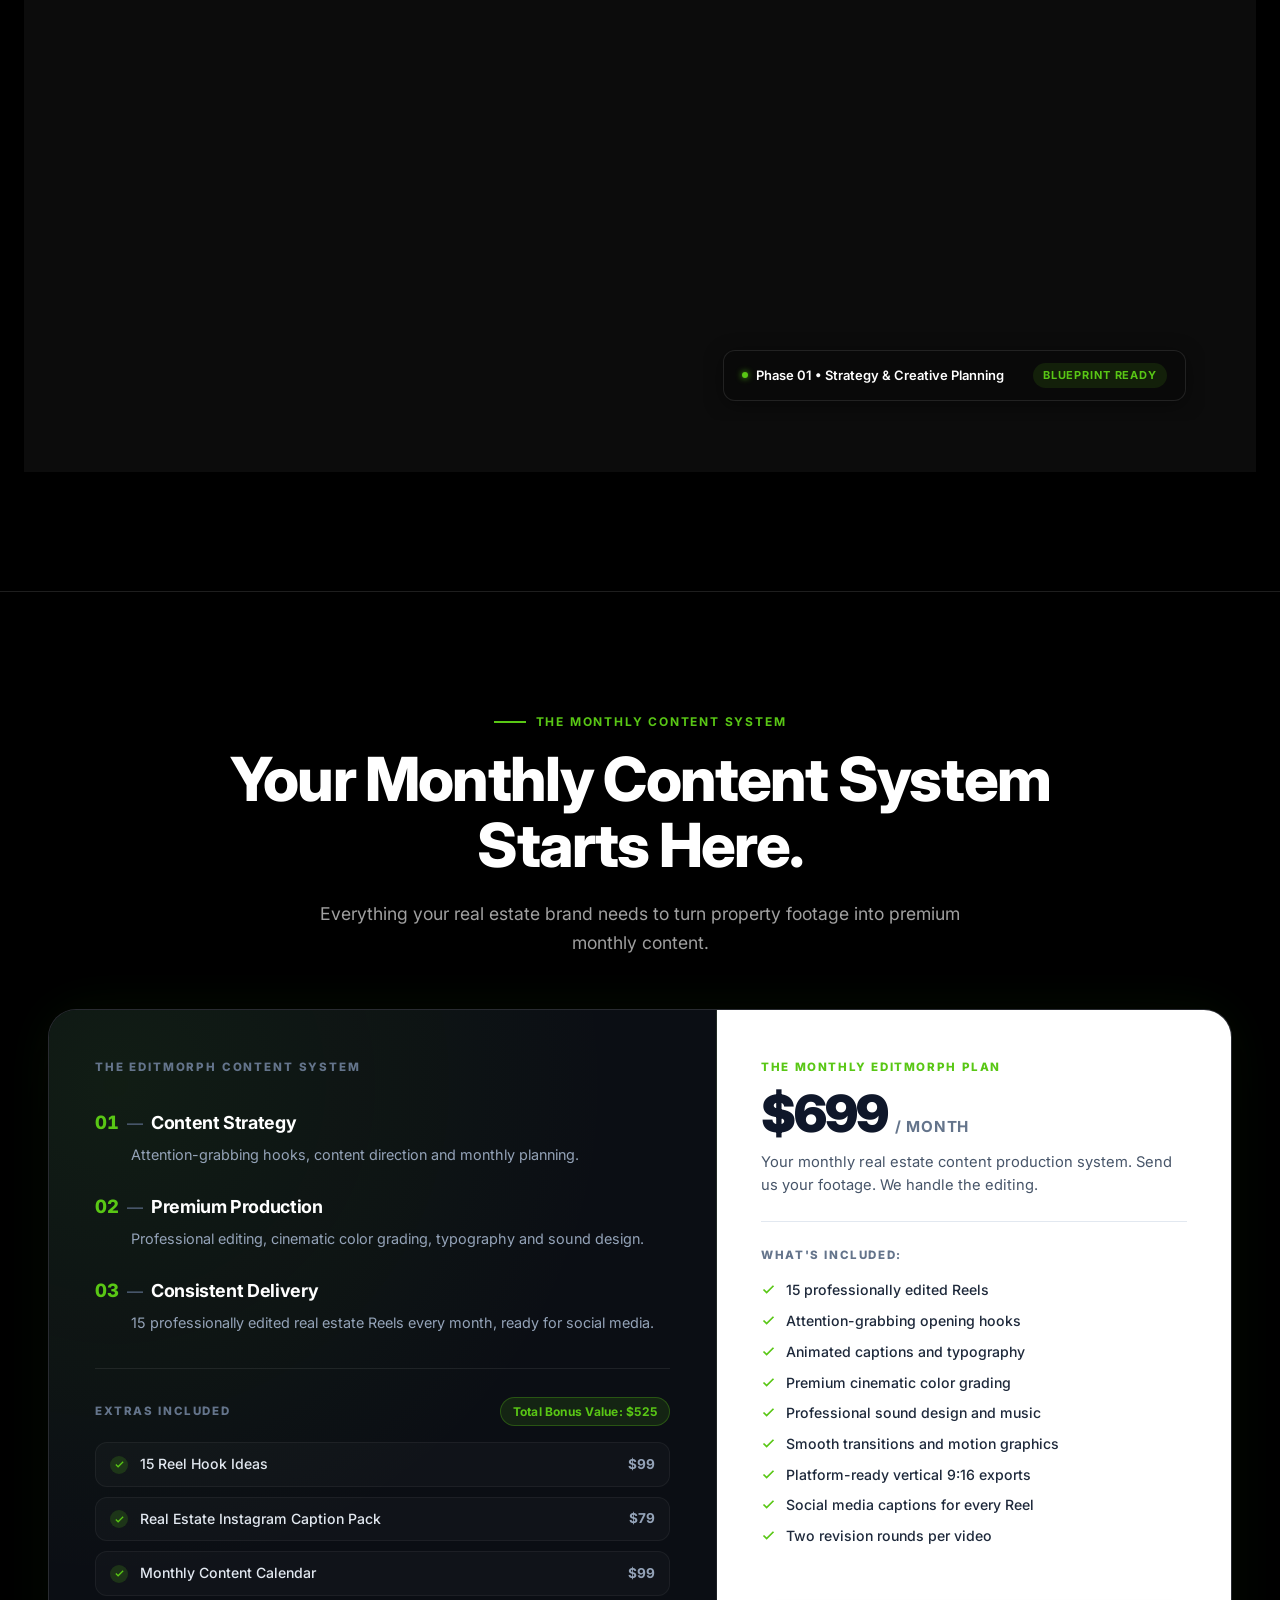
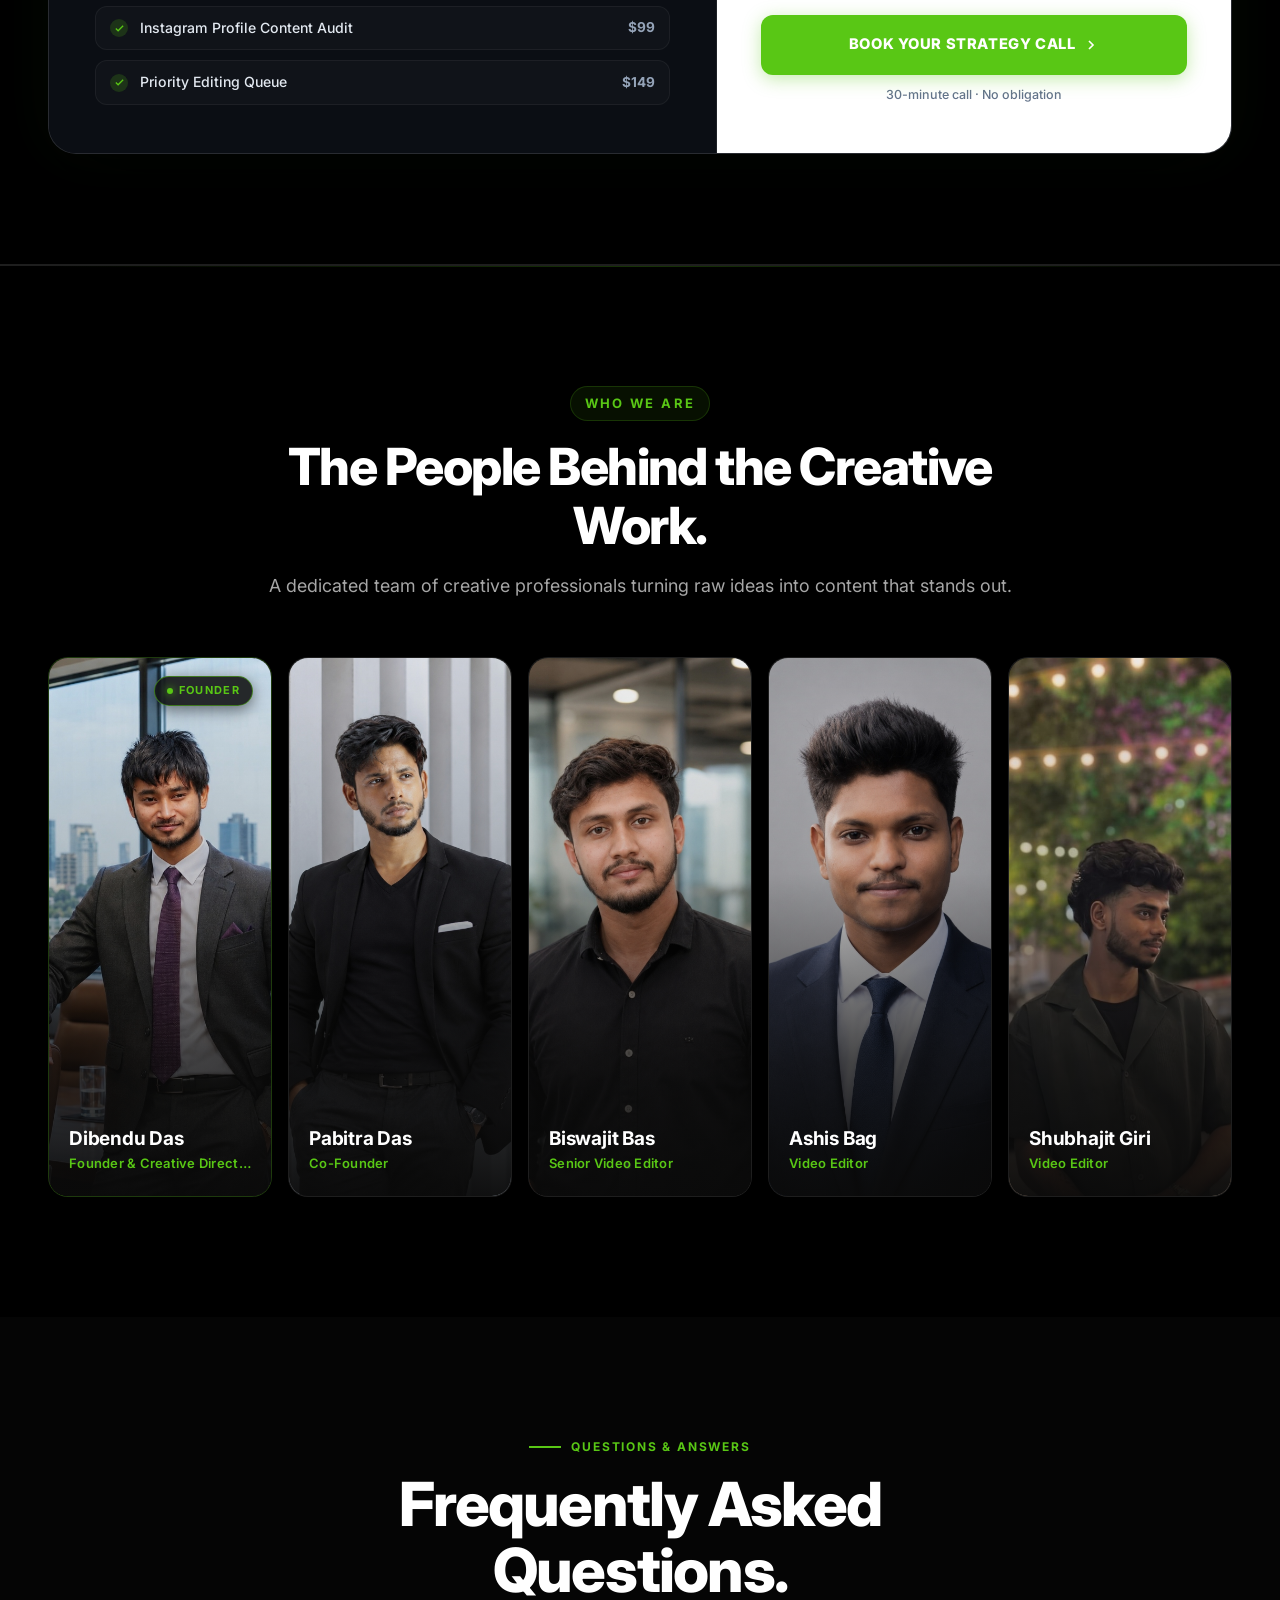
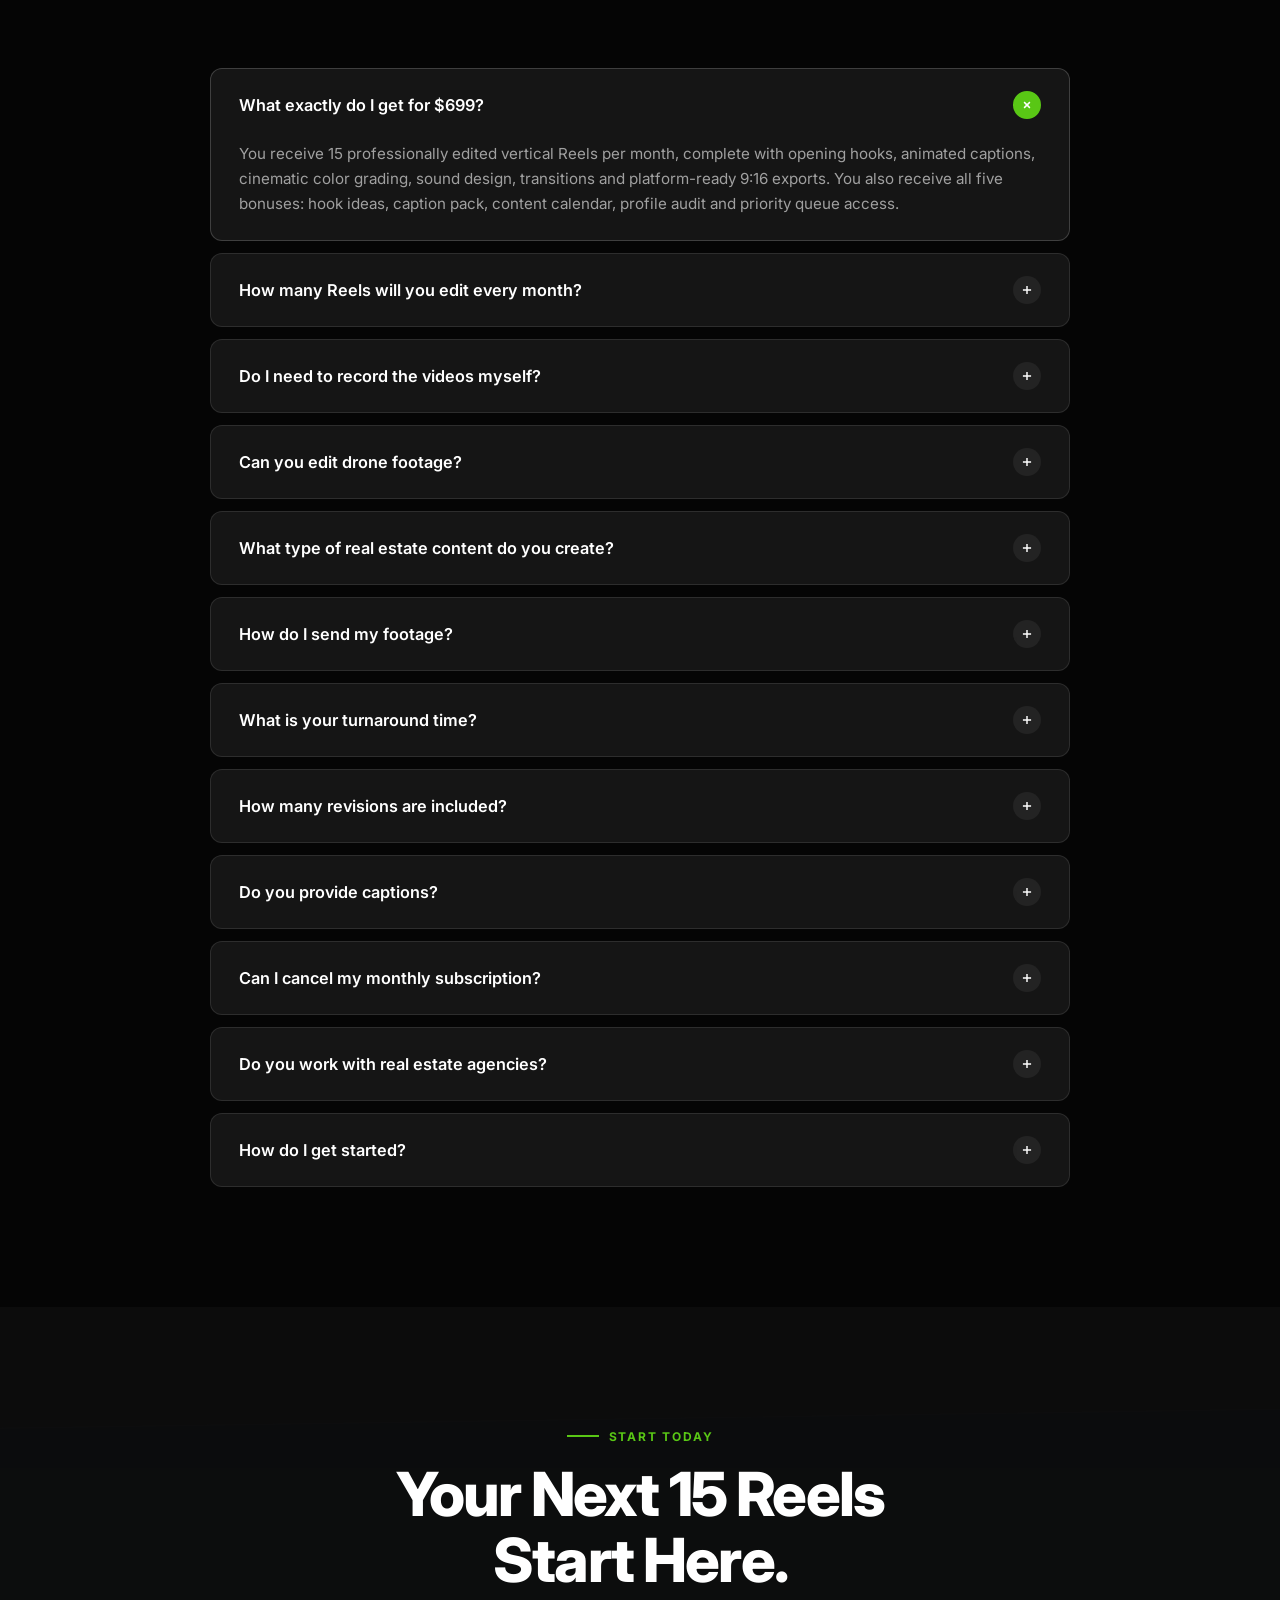
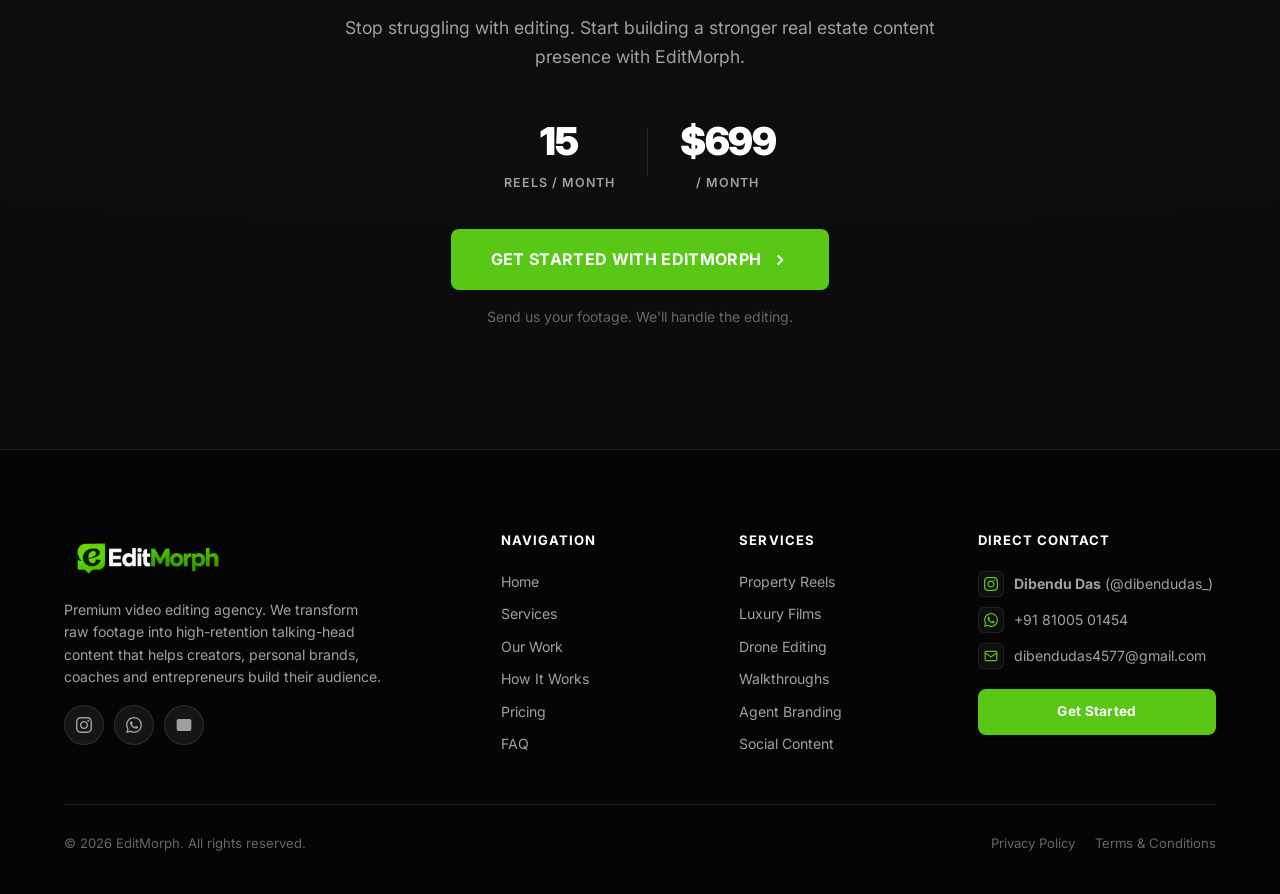
==== commit 5e97dc3c: "Rewrite Why EditMorph section copy for real estate professionals" ====
--- a/index.html
+++ b/index.html
@@ -242,7 +242,7 @@
     <!-- ═══════════════════════════════════════════════
          THE EDITMORPH DIFFERENCE — APEX-INSPIRED STORYTELLING
          ═══════════════════════════════════════════════ -->
-    <section id="difference" class="apex-story-section" aria-label="Why EditMorph?">
+    <section id="difference" class="apex-story-section" aria-label="Why Real Estate Brands Choose EditMorph">
       <div class="container apex-story-container">
         
         <div class="apex-story-grid">
@@ -251,13 +251,13 @@
           <div class="apex-story-intro reveal">
             <div class="apex-eyebrow-wrap">
               <span class="apex-accent-line" aria-hidden="true"></span>
-              <span class="apex-eyebrow">01 / THE MINDSET SHIFT</span>
+              <span class="apex-eyebrow">01 / THE EDITMORPH ADVANTAGE</span>
             </div>
             <h2 class="apex-main-title">
-              Why EditMorph?
+              Why Real Estate Brands Choose EditMorph.
             </h2>
             <p class="apex-main-desc">
-              Great editing gets attention. Strategic editing creates value.
+              Your properties deserve more than ordinary videos. We help real estate professionals present listings beautifully, build a recognizable brand and create content that earns attention from potential buyers.
             </p>
           </div>
 
@@ -265,27 +265,27 @@
           <div class="apex-stage-col reveal" style="--stage-delay: 0.1s;">
             <div class="apex-stage-header">
               <span class="apex-stage-num">01</span>
-              <span class="apex-stage-label">THE PROBLEM</span>
+              <span class="apex-stage-label">PROPERTY PRESENTATION</span>
             </div>
 
             <!-- Visual 01: Floating Chat Conversation -->
             <div class="apex-stage-visual">
               <!-- Lime Green bubble: new videos ? -->
               <div class="apex-chat-bubble apex-bubble-green apex-float-1">
-                <span>new videos ?</span>
+                <span>Is this property still available?</span>
               </div>
 
               <!-- White bubble: we chose to move forward with a diff editor, thank you! -->
               <div class="apex-chat-bubble apex-bubble-white apex-float-2">
-                <span>we chose to move forward with a diff editor, thank you!</span>
+                <span>Yes, sending you the full listing details now!</span>
               </div>
             </div>
 
             <!-- Head & Desc 01 -->
             <div class="apex-stage-content">
-              <h3 class="apex-stage-title">Editing "Good" Isn't Enough</h3>
+              <h3 class="apex-stage-title">Make Every Property Look Its Best</h3>
               <p class="apex-stage-desc">
-                Clients pay for results, not just pretty edits — more views, more sales, and business growth.
+                Turn raw property footage into premium cinematic videos that showcase the details, atmosphere and lifestyle behind every listing.
               </p>
             </div>
           </div>
@@ -294,7 +294,7 @@
           <div class="apex-stage-col reveal" style="--stage-delay: 0.25s;">
             <div class="apex-stage-header">
               <span class="apex-stage-num">02</span>
-              <span class="apex-stage-label">THE SOLUTION</span>
+              <span class="apex-stage-label">BRAND AUTHORITY</span>
             </div>
 
             <!-- Visual 02: Floating Notification Cards (Stripe & Calendly) -->
@@ -308,10 +308,10 @@
                 </div>
                 <div class="apex-notif-body">
                   <div class="apex-notif-head">
-                    <span class="apex-notif-title">New payment 💸</span>
+                    <span class="apex-notif-title">New Listing Inquiry 🏡</span>
                     <span class="apex-notif-time">now</span>
                   </div>
-                  <div class="apex-notif-sub">@spidyman paid $10,000</div>
+                  <div class="apex-notif-sub">Buyer requested property brochure</div>
                 </div>
               </div>
 
@@ -327,16 +327,16 @@
                     <span class="apex-notif-title">Calendly</span>
                     <span class="apex-notif-time">2h ago</span>
                   </div>
-                  <div class="apex-notif-sub">P.Parker booked call from your ig</div>
+                  <div class="apex-notif-sub">Walkthrough booked from your Instagram</div>
                 </div>
               </div>
             </div>
 
             <!-- Head & Desc 02 -->
             <div class="apex-stage-content">
-              <h3 class="apex-stage-title">Make Your Clients More Money</h3>
+              <h3 class="apex-stage-title">Build a Brand Buyers Remember</h3>
               <p class="apex-stage-desc">
-                The more money your edits make your client, the more money your client is willing to pay you.
+                Create a consistent, professional presence across social media that builds trust and makes your real estate business stand out.
               </p>
             </div>
           </div>
@@ -345,27 +345,27 @@
           <div class="apex-stage-col reveal" style="--stage-delay: 0.4s;">
             <div class="apex-stage-header">
               <span class="apex-stage-num">03</span>
-              <span class="apex-stage-label">THE HOW</span>
+              <span class="apex-stage-label">CONSISTENT CONTENT</span>
             </div>
 
             <!-- Visual 03: Floating Viral Engagement Chat Bubbles -->
             <div class="apex-stage-visual">
               <!-- White bubble: 215k views and 20 booked calls from last video!! -->
               <div class="apex-chat-bubble apex-bubble-white apex-float-1">
-                <span>215k views and 20 booked calls from last video!!</span>
+                <span>Love the walkthrough video! When can I view it?</span>
               </div>
 
               <!-- Lime Green bubble: hell yeah $$$ -->
               <div class="apex-chat-bubble apex-bubble-green apex-float-2">
-                <span>hell yeah $$$</span>
+                <span>Scheduled for this Saturday at 2 PM! 🔑</span>
               </div>
             </div>
 
             <!-- Head & Desc 03 -->
             <div class="apex-stage-content">
-              <h3 class="apex-stage-title">Master the Viral Editing Psychology</h3>
+              <h3 class="apex-stage-title">Stay Visible. Stay Ahead.</h3>
               <p class="apex-stage-desc">
-                Learn why videos perform — how viewers think, what keeps them watching, and what makes them buy.
+                Keep your social media active with professionally edited Reels that showcase your properties, highlight your expertise and keep your brand in front of potential buyers.
               </p>
             </div>
           </div>
--- a/css/styles.css
+++ b/css/styles.css
@@ -2903,7 +2903,7 @@
    ============================================================ */
 .apex-story-section {
   position: relative;
-  background: #000000;
+  background: #0D0D0D;
   padding: 130px 0 120px;
   overflow: hidden;
   border-top: 1px solid rgba(255, 255, 255, 0.05);
